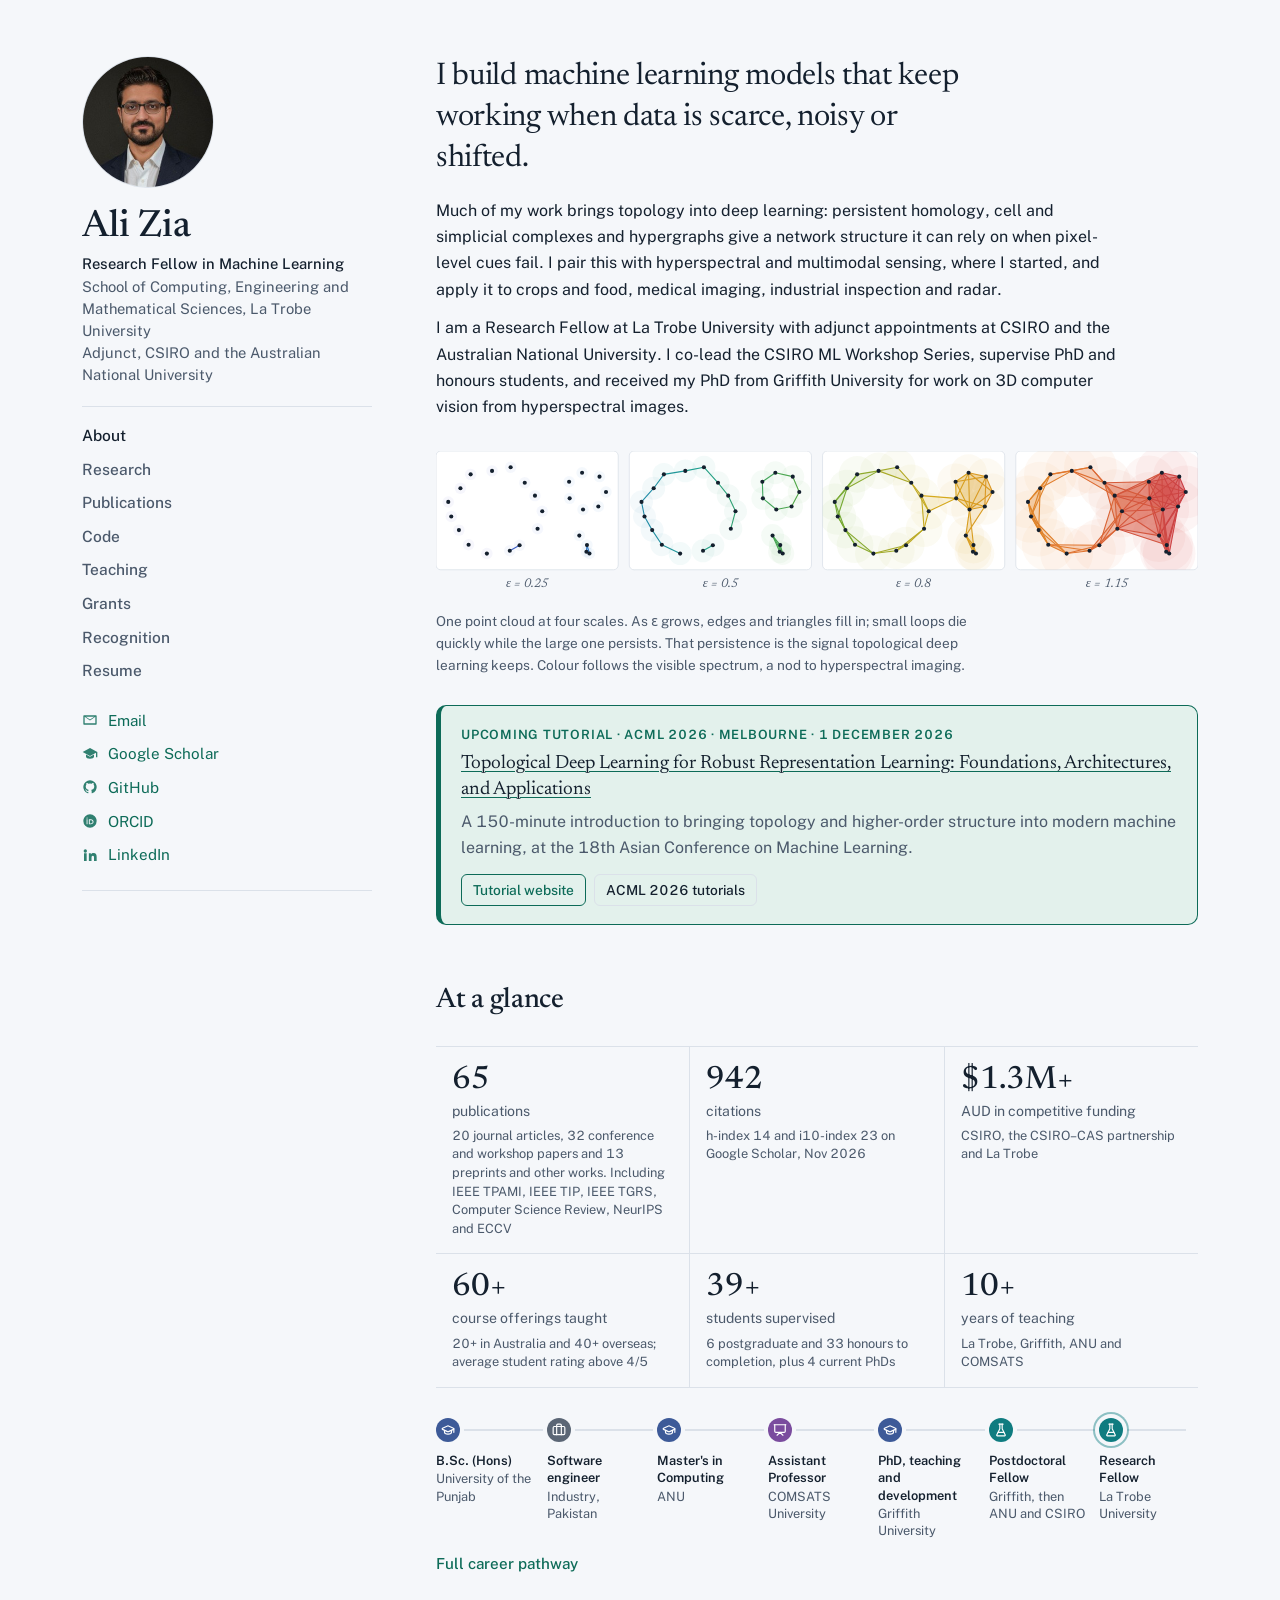
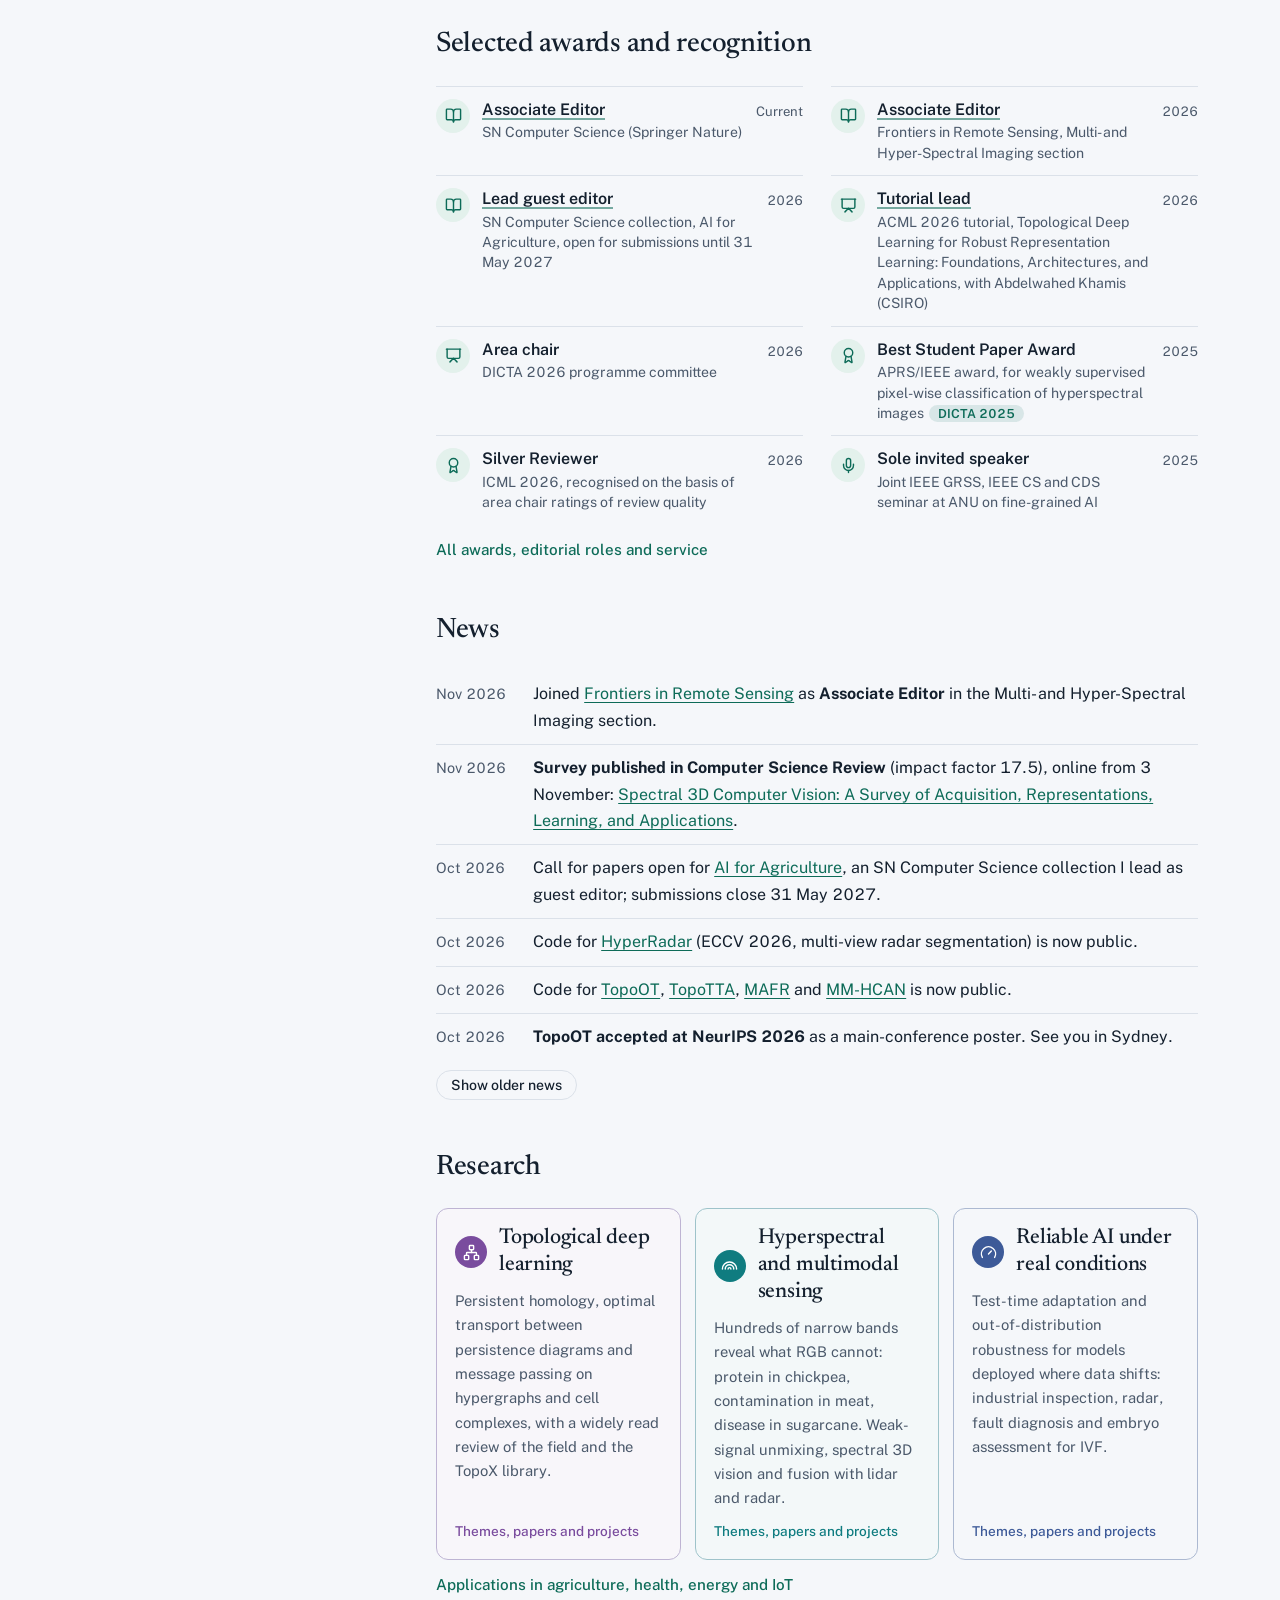
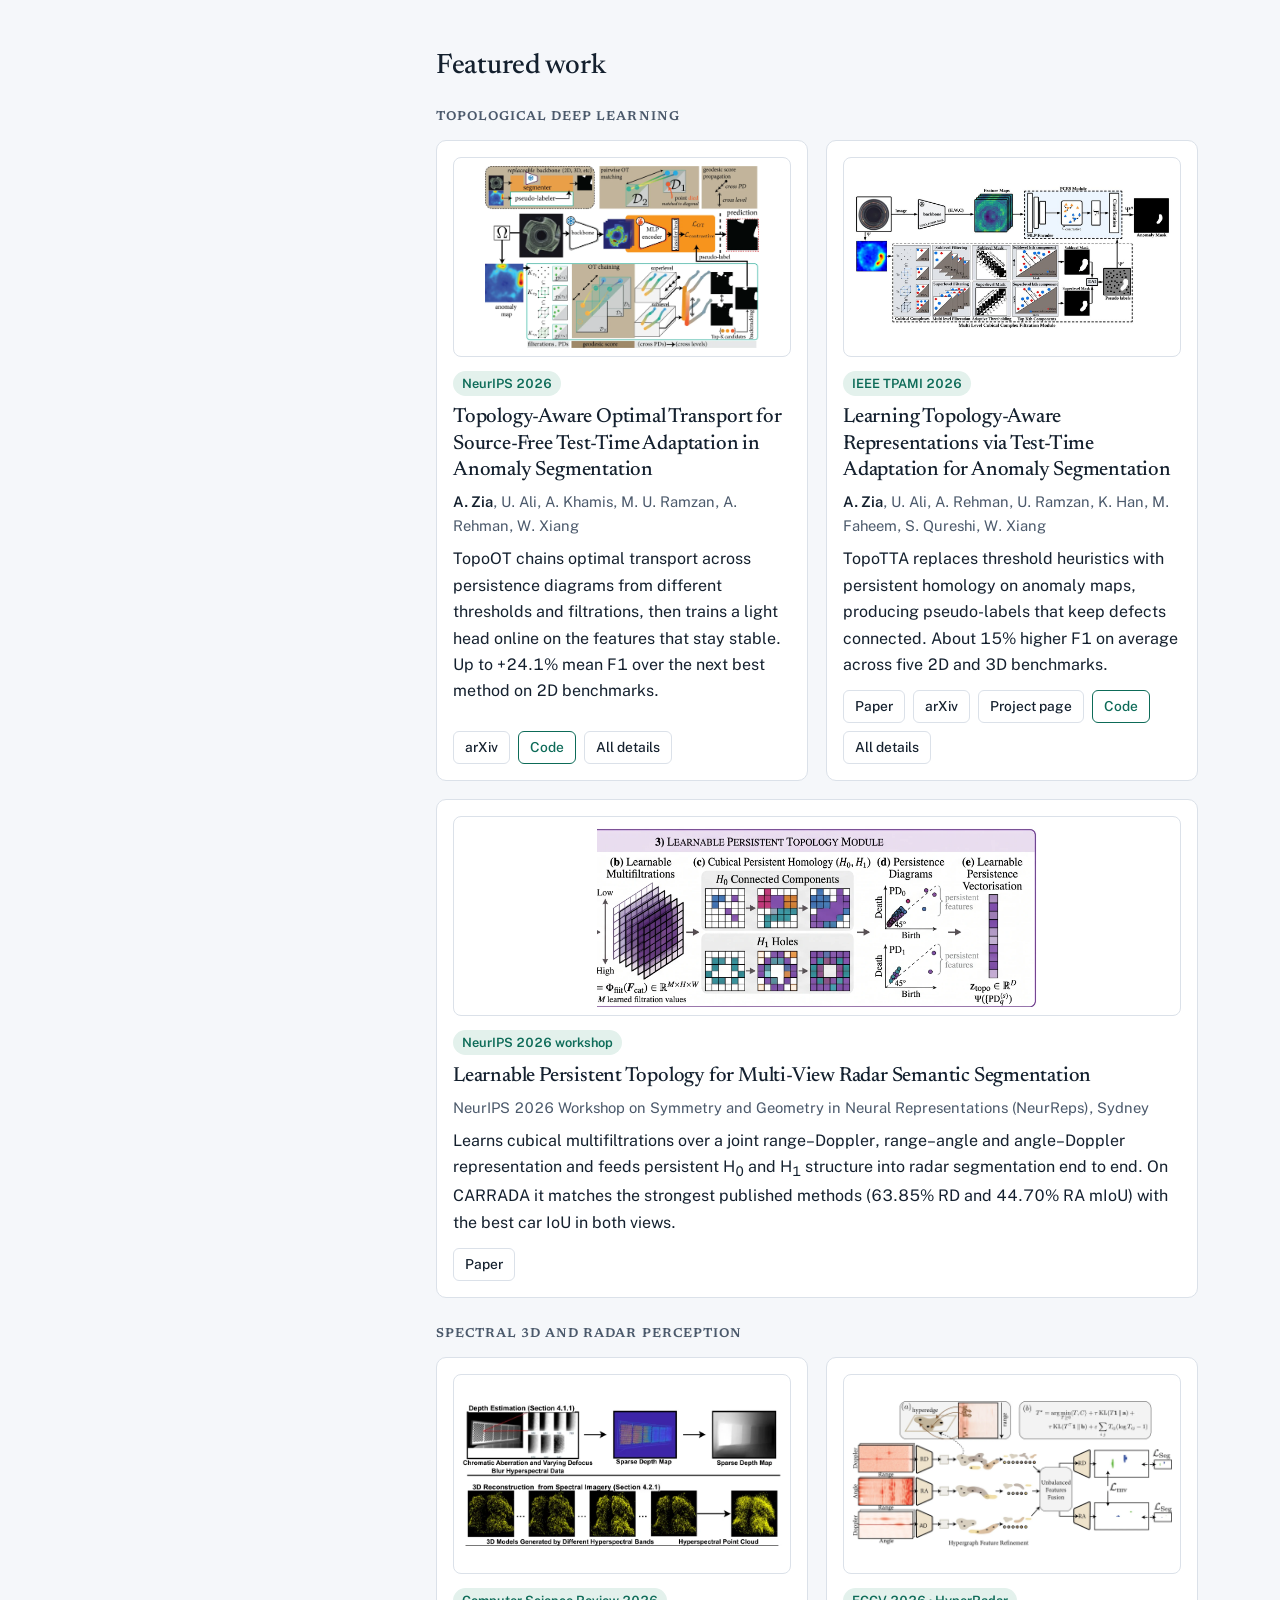
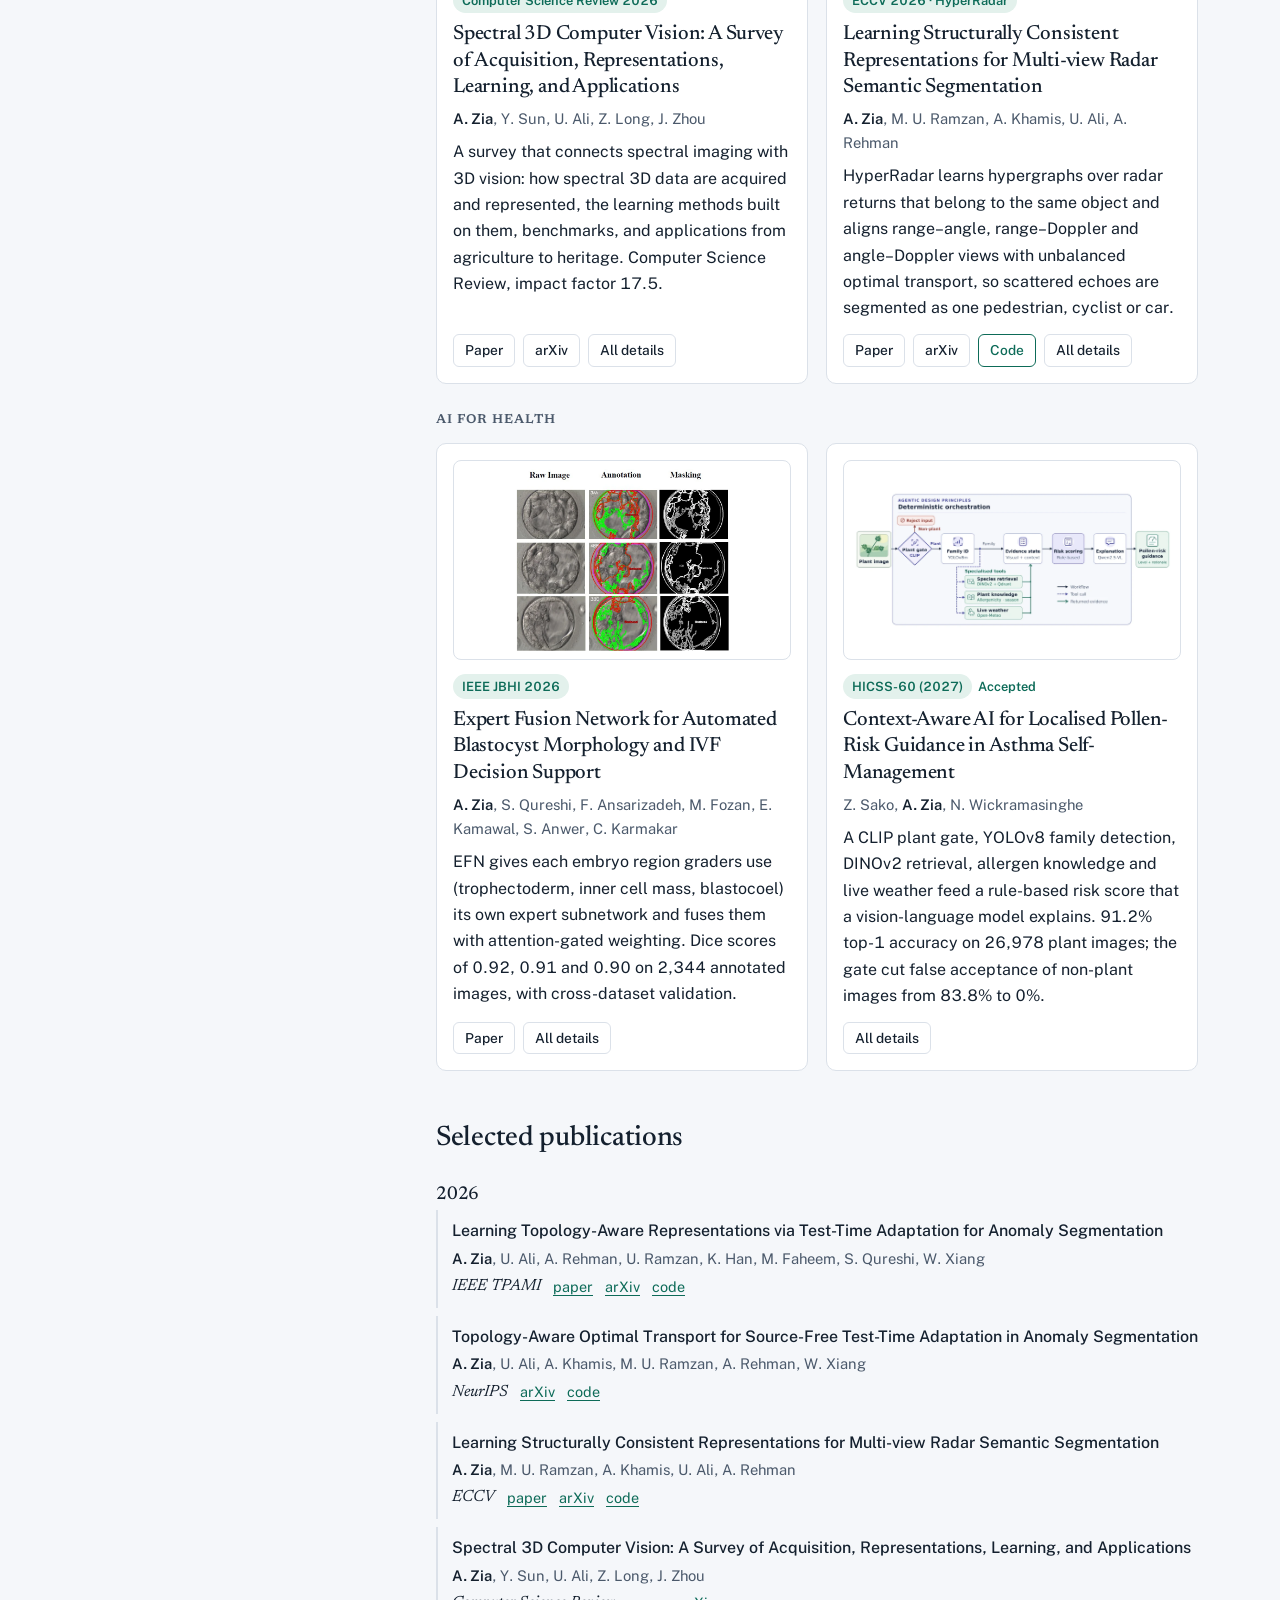
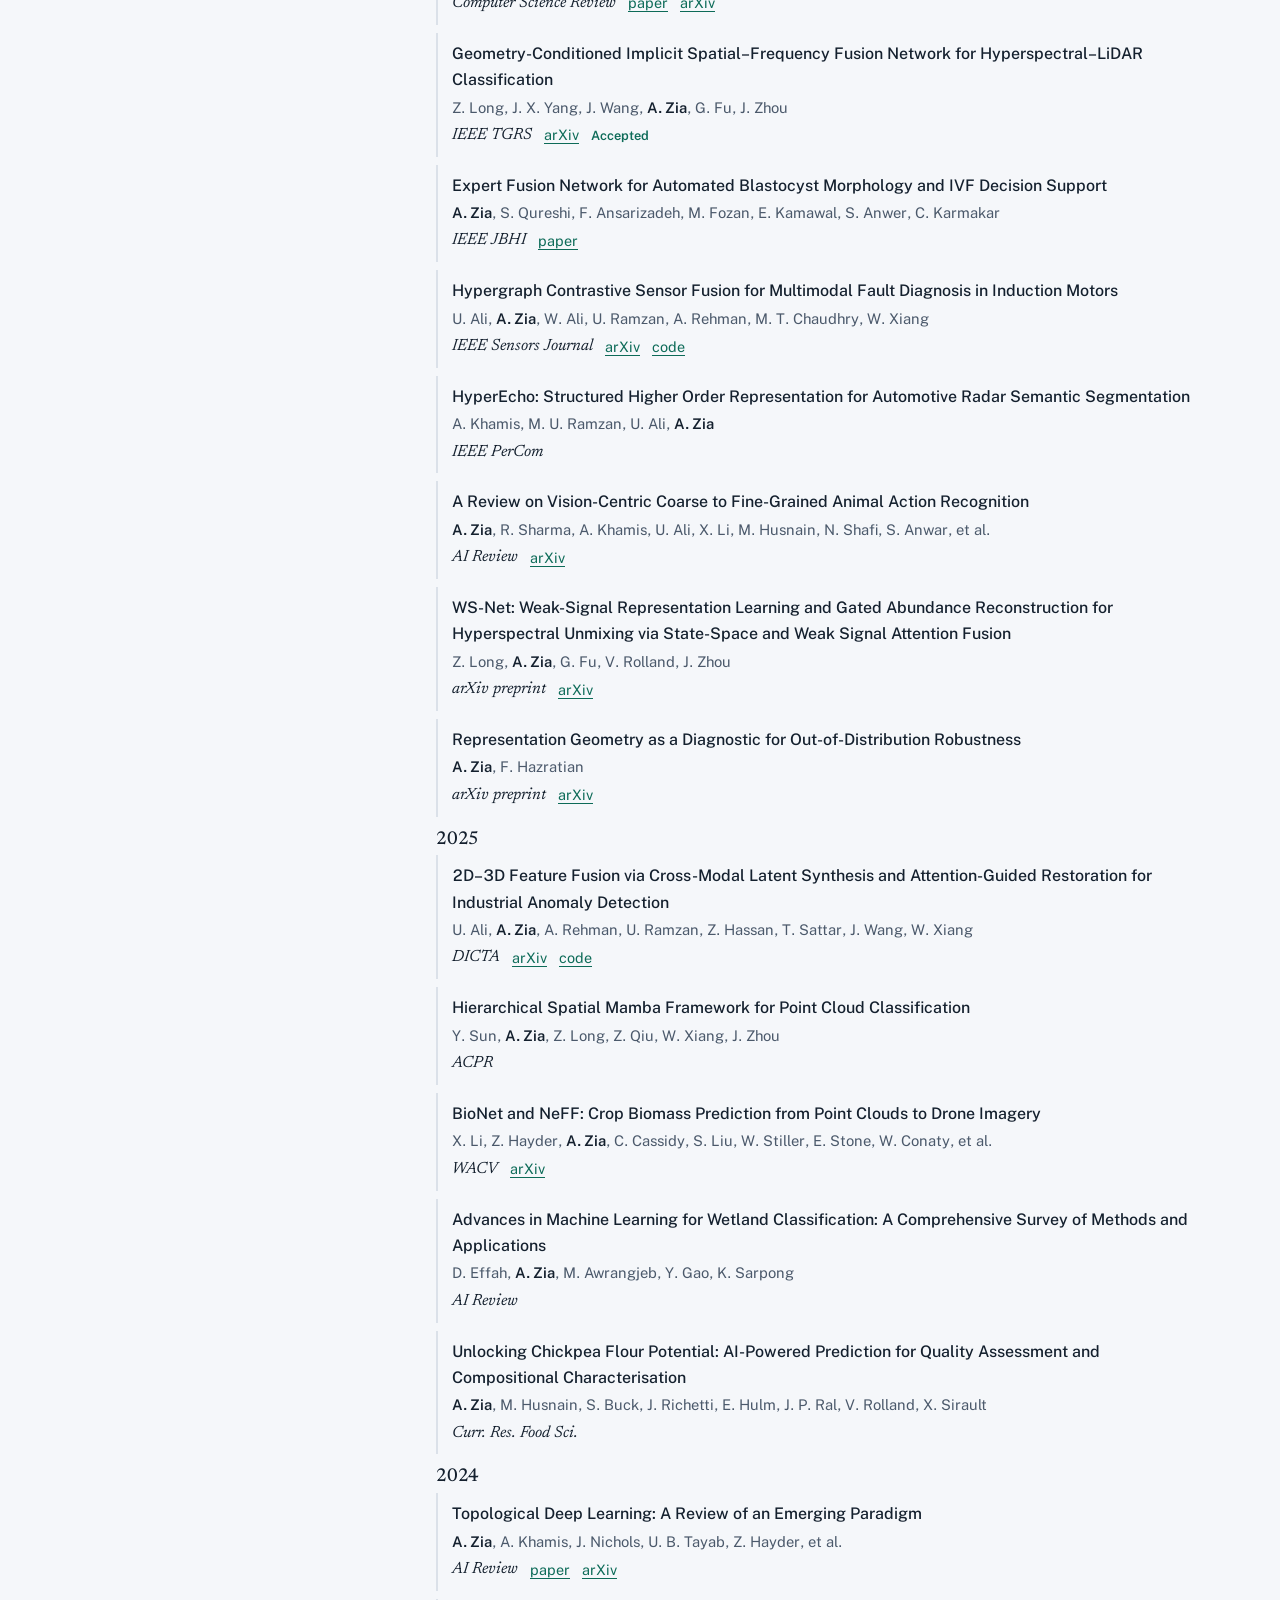
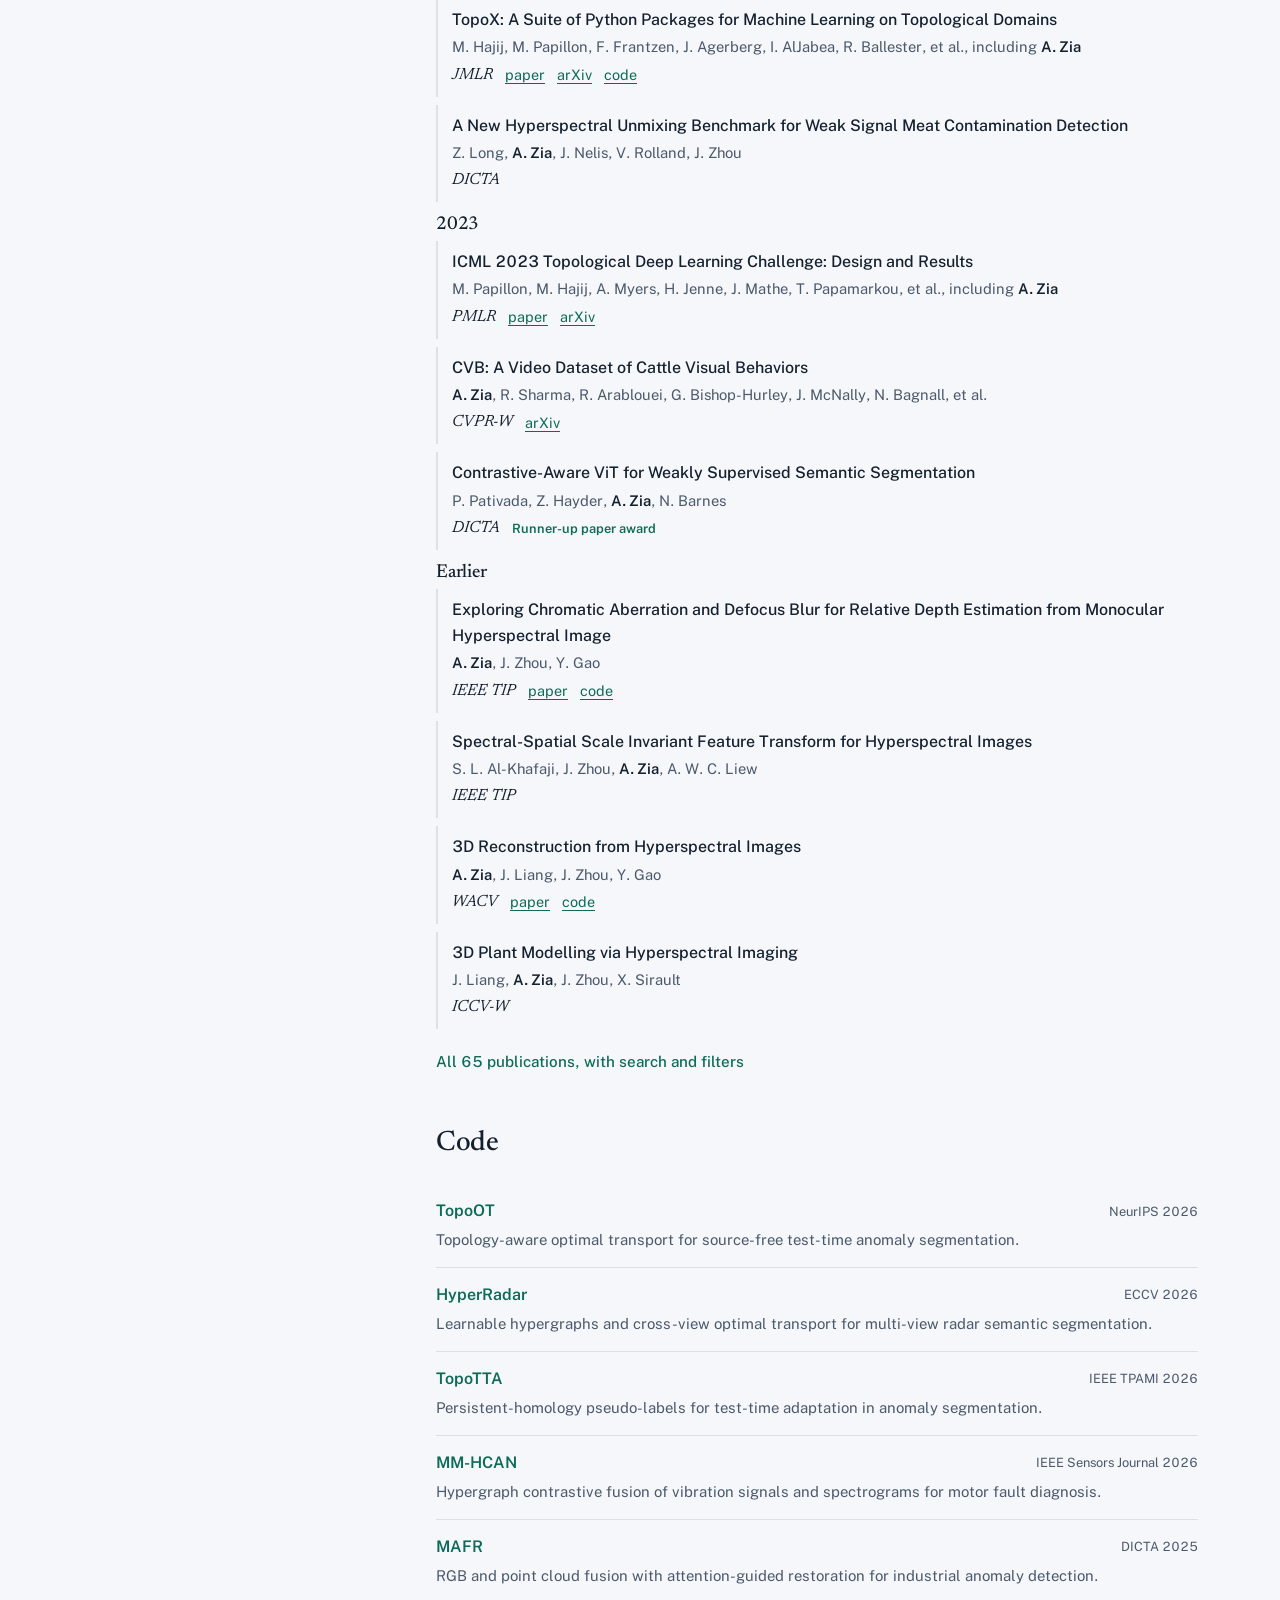
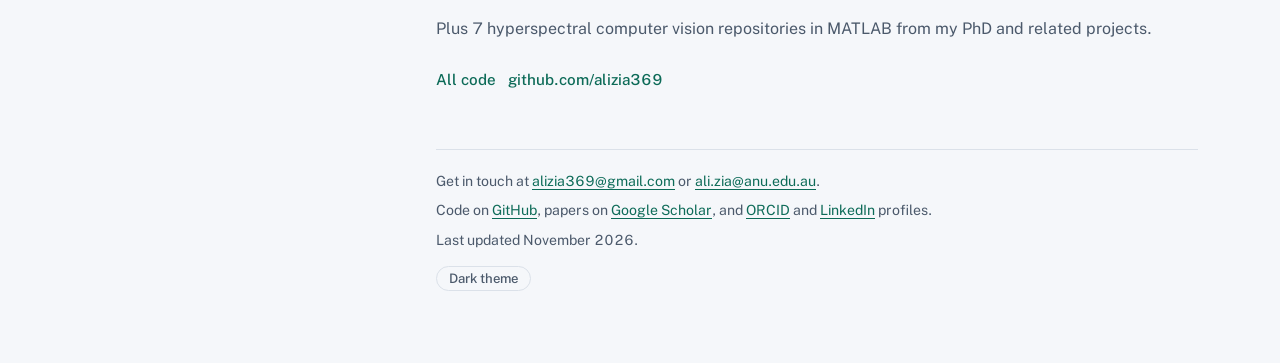
==== index.html @ 57b74652 "Promote from staging: TopoOT camera-ready title and figure, NeurReps workshop paper PDF, JBHI DOI, A" ====
<!doctype html>
<html lang="en">
<head>
<meta charset="utf-8">
<meta name="viewport" content="width=device-width, initial-scale=1">
<title>Ali Zia, machine learning researcher</title>
<meta name="description" content="Ali Zia is a machine learning researcher at La Trobe University working on topological deep learning, hyperspectral imaging and reliable AI for agriculture, health and industry.">
<link rel="canonical" href="https://ali-zia.me/">
<meta property="og:title" content="Ali Zia, machine learning researcher">
<meta property="og:description" content="Ali Zia is a machine learning researcher at La Trobe University working on topological deep learning, hyperspectral imaging and reliable AI for agriculture, health and industry.">
<meta property="og:image" content="https://ali-zia.me/assets/img/profile.jpg">
<meta property="og:url" content="https://ali-zia.me/">
<meta name="theme-color" content="#f5f7fa">
<link rel="icon" href="data:image/svg+xml,%3Csvg xmlns='http://www.w3.org/2000/svg' viewBox='0 0 32 32'%3E%3Crect width='32' height='32' rx='7' fill='%2314202e'/%3E%3Ccircle cx='10' cy='21' r='3' fill='%235daa3a'/%3E%3Ccircle cx='16' cy='10' r='3' fill='%232f6fd0'/%3E%3Ccircle cx='23' cy='20' r='3' fill='%23e2792e'/%3E%3Cpath d='M10 21 16 10 23 20Z' fill='none' stroke='%23cfd8e3' stroke-width='1.5'/%3E%3C/svg%3E">
<link rel="preconnect" href="https://fonts.googleapis.com">
<link rel="preconnect" href="https://fonts.gstatic.com" crossorigin>
<link href="https://fonts.googleapis.com/css2?family=Newsreader:ital,opsz,wght@0,6..72,400;0,6..72,500;0,6..72,600;1,6..72,400&family=Public+Sans:wght@400;500;600&display=swap" rel="stylesheet">
<link rel="stylesheet" href="/assets/css/site.css">
</head>
<body>
<a class="skip" href="#content">Skip to content</a>
<div class="shell">
  <aside class="id" aria-label="Profile">
    <div class="id-top">
      <div class="portrait"><img src="/assets/img/profile.jpg" alt="Ali Zia" width="239" height="239"></div>
      <div>
        <a class="name" href="/">Ali Zia</a>
        <p class="role"><strong>Research Fellow in Machine Learning</strong><br>School of Computing, Engineering and Mathematical Sciences, La Trobe University<br>Adjunct, CSIRO and the Australian National University</p>
      </div>
    </div>
    <nav aria-label="Site"><ul class="menu"><li><a href="/" aria-current="page">About</a></li><li><a href="/research/">Research</a></li><li><a href="/publications/">Publications</a></li><li><a href="/code/">Code</a></li><li><a href="/teaching/">Teaching</a></li><li><a href="/grants/">Grants</a></li><li><a href="/recognition/">Recognition</a></li><li><a href="/resume/">Resume</a></li></ul></nav>
    <ul class="links"><li><a href="mailto:alizia369@gmail.com"><svg viewBox="0 0 24 24" aria-hidden="true"><path d="M3 5h18a1 1 0 0 1 1 1v12a1 1 0 0 1-1 1H3a1 1 0 0 1-1-1V6a1 1 0 0 1 1-1Zm1 2.3V17h16V7.3l-8 5.4-8-5.4ZM5.6 7 12 11.3 18.4 7H5.6Z"/></svg>Email</a></li><li><a href="https://scholar.google.com/citations?user=BVBJ06QAAAAJ"><svg viewBox="0 0 24 24" aria-hidden="true"><path d="M12 3 1 9l11 6 9-4.9V17h2V9L12 3Zm-6 9.7V16c0 1.7 2.7 3 6 3s6-1.3 6-3v-3.3l-6 3.3-6-3.3Z"/></svg>Google Scholar</a></li><li><a href="https://github.com/alizia369"><svg viewBox="0 0 24 24" aria-hidden="true"><path d="M12 2a10 10 0 0 0-3.2 19.5c.5.1.7-.2.7-.5v-1.7c-2.8.6-3.4-1.3-3.4-1.3-.5-1.2-1.1-1.5-1.1-1.5-.9-.6.1-.6.1-.6 1 .1 1.5 1 1.5 1 .9 1.6 2.4 1.1 3 .9.1-.7.4-1.1.6-1.4-2.2-.3-4.6-1.1-4.6-5a3.9 3.9 0 0 1 1-2.7 3.6 3.6 0 0 1 .1-2.7s.8-.3 2.8 1a9.6 9.6 0 0 1 5 0c1.9-1.3 2.8-1 2.8-1 .5 1.4.2 2.4.1 2.7a3.9 3.9 0 0 1 1 2.7c0 3.9-2.3 4.7-4.6 5 .4.3.7.9.7 1.9V21c0 .3.2.6.7.5A10 10 0 0 0 12 2Z"/></svg>GitHub</a></li><li><a href="https://orcid.org/0000-0003-4819-6666"><svg viewBox="0 0 24 24" aria-hidden="true"><path d="M12 2a10 10 0 1 0 0 20 10 10 0 0 0 0-20ZM8.3 17H6.9V9.4h1.4V17Zm-.7-8.6a.9.9 0 1 1 0-1.8.9.9 0 0 1 0 1.8ZM17.3 13.2c0 2.2-1.6 3.8-4 3.8h-3V9.4h3c2.4 0 4 1.6 4 3.8Zm-1.4 0c0-1.5-1-2.5-2.7-2.5h-1.5v5h1.5c1.7 0 2.7-1 2.7-2.5Z"/></svg>ORCID</a></li><li><a href="https://www.linkedin.com/in/ali-zia-0411b123/"><svg viewBox="0 0 24 24" aria-hidden="true"><path d="M4.98 3.5a2.5 2.5 0 1 1 0 5 2.5 2.5 0 0 1 0-5ZM3 9.5h4V21H3V9.5Zm6.5 0h3.8v1.6h.1c.5-1 1.8-2 3.8-2 4 0 4.8 2.6 4.8 6V21h-4v-5.2c0-1.2 0-2.8-1.7-2.8s-2 1.3-2 2.7V21h-4V9.5Z"/></svg>LinkedIn</a></li></ul>
    <div class="metrics">
      <p><b>942</b> citations, h-index <b>14</b></p>
      <p>Google Scholar, Nov 2026</p>
    </div>
  </aside>
  <main id="content">

    <section id="about" aria-label="About">
      <p class="lede">I build machine learning models that keep working when data is scarce, noisy or shifted.</p>
      <div class="measure">
        <p>Much of my work brings topology into deep learning: persistent homology, cell and simplicial complexes and hypergraphs give a network structure it can rely on when pixel-level cues fail. I pair this with hyperspectral and multimodal sensing, where I started, and apply it to crops and food, medical imaging, industrial inspection and radar.</p>
        <p>I am a Research Fellow at La Trobe University with adjunct appointments at CSIRO and the Australian National University. I co-lead the CSIRO ML Workshop Series, supervise PhD and honours students, and received my PhD from Griffith University for work on 3D computer vision from hyperspectral images.</p>
      </div>
      <figure class="fig-hero">
        <div class="filtration-wrap"><svg class="filtration" viewBox="0 0 962 180" role="img" aria-labelledby="filt-title filt-desc" xmlns="http://www.w3.org/2000/svg"><defs><clipPath id="fc0"><rect x="0" y="0" width="230" height="150" rx="6"/></clipPath><clipPath id="fc1"><rect x="244" y="0" width="230" height="150" rx="6"/></clipPath><clipPath id="fc2"><rect x="488" y="0" width="230" height="150" rx="6"/></clipPath><clipPath id="fc3"><rect x="732" y="0" width="230" height="150" rx="6"/></clipPath></defs>
<title id="filt-title">A Vietoris–Rips filtration at four scales</title>
<desc id="filt-desc">The same point cloud shown at four increasing scales. Edges and triangles appear as the scale grows; a large loop forms and persists across scales while small loops fill in quickly.</desc>
<g><rect x="0" y="0" width="230" height="150" rx="6" class="f-frame"/><g clip-path="url(#fc0)">

<circle cx="134.1" cy="76.0" r="7.2" fill="#3769cb" fill-opacity="0.05"/>
<circle cx="124.9" cy="56.4" r="7.2" fill="#3966ca" fill-opacity="0.05"/>
<circle cx="112.0" cy="40.1" r="7.2" fill="#3d64c8" fill-opacity="0.05"/>
<circle cx="94.2" cy="20.5" r="7.2" fill="#4260c5" fill-opacity="0.05"/>
<circle cx="70.7" cy="25.1" r="7.2" fill="#485bc2" fill-opacity="0.05"/>
<circle cx="43.7" cy="29.5" r="7.2" fill="#4f55be" fill-opacity="0.05"/>
<circle cx="30.8" cy="47.0" r="7.2" fill="#5352bc" fill-opacity="0.05"/>
<circle cx="15.4" cy="64.3" r="7.2" fill="#574eb9" fill-opacity="0.05"/>
<circle cx="19.2" cy="82.7" r="7.2" fill="#564fba" fill-opacity="0.05"/>
<circle cx="28.9" cy="99.9" r="7.2" fill="#5351bb" fill-opacity="0.05"/>
<circle cx="41.1" cy="118.3" r="7.2" fill="#5054bd" fill-opacity="0.05"/>
<circle cx="64.2" cy="129.5" r="7.2" fill="#4a59c1" fill-opacity="0.05"/>
<circle cx="93.1" cy="126.0" r="7.2" fill="#425fc5" fill-opacity="0.05"/>
<circle cx="105.5" cy="119.0" r="7.2" fill="#3f62c7" fill-opacity="0.05"/>
<circle cx="128.2" cy="98.1" r="7.2" fill="#3967cb" fill-opacity="0.05"/>
<circle cx="214.6" cy="51.7" r="7.2" fill="#2a7ebc" fill-opacity="0.05"/>
<circle cx="206.4" cy="32.4" r="7.2" fill="#2b7bbf" fill-opacity="0.05"/>
<circle cx="184.4" cy="27.4" r="7.2" fill="#2d75c8" fill-opacity="0.05"/>
<circle cx="168.0" cy="38.9" r="7.2" fill="#2f70ce" fill-opacity="0.05"/>
<circle cx="168.7" cy="59.8" r="7.2" fill="#2e70ce" fill-opacity="0.05"/>
<circle cx="185.6" cy="73.8" r="7.2" fill="#2d75c7" fill-opacity="0.05"/>
<circle cx="204.9" cy="70.0" r="7.2" fill="#2b7bc0" fill-opacity="0.05"/>
<circle cx="193.7" cy="129.4" r="7.2" fill="#2c78c4" fill-opacity="0.05"/>
<circle cx="190.6" cy="118.8" r="7.2" fill="#2c77c5" fill-opacity="0.05"/>
<circle cx="180.9" cy="106.8" r="7.2" fill="#2d74c9" fill-opacity="0.05"/>
<circle cx="189.9" cy="127.2" r="7.2" fill="#2c77c6" fill-opacity="0.05"/>
<polygon points="193.7,129.4 190.6,118.8 189.9,127.2" fill="#2c77c5" fill-opacity="0.13"/>
<line x1="193.7" y1="129.4" x2="189.9" y2="127.2" stroke="#2c77c5" stroke-width="1.4" stroke-linecap="round"/>
<line x1="190.6" y1="118.8" x2="189.9" y2="127.2" stroke="#2c77c5" stroke-width="1.4" stroke-linecap="round"/>
<line x1="193.7" y1="129.4" x2="190.6" y2="118.8" stroke="#2c77c5" stroke-width="1.4" stroke-linecap="round"/>
<line x1="93.1" y1="126.0" x2="105.5" y2="119.0" stroke="#4061c6" stroke-width="1.4" stroke-linecap="round"/>
<circle cx="134.1" cy="76.0" r="2.6" class="f-pt"/>
<circle cx="124.9" cy="56.4" r="2.6" class="f-pt"/>
<circle cx="112.0" cy="40.1" r="2.6" class="f-pt"/>
<circle cx="94.2" cy="20.5" r="2.6" class="f-pt"/>
<circle cx="70.7" cy="25.1" r="2.6" class="f-pt"/>
<circle cx="43.7" cy="29.5" r="2.6" class="f-pt"/>
<circle cx="30.8" cy="47.0" r="2.6" class="f-pt"/>
<circle cx="15.4" cy="64.3" r="2.6" class="f-pt"/>
<circle cx="19.2" cy="82.7" r="2.6" class="f-pt"/>
<circle cx="28.9" cy="99.9" r="2.6" class="f-pt"/>
<circle cx="41.1" cy="118.3" r="2.6" class="f-pt"/>
<circle cx="64.2" cy="129.5" r="2.6" class="f-pt"/>
<circle cx="93.1" cy="126.0" r="2.6" class="f-pt"/>
<circle cx="105.5" cy="119.0" r="2.6" class="f-pt"/>
<circle cx="128.2" cy="98.1" r="2.6" class="f-pt"/>
<circle cx="214.6" cy="51.7" r="2.6" class="f-pt"/>
<circle cx="206.4" cy="32.4" r="2.6" class="f-pt"/>
<circle cx="184.4" cy="27.4" r="2.6" class="f-pt"/>
<circle cx="168.0" cy="38.9" r="2.6" class="f-pt"/>
<circle cx="168.7" cy="59.8" r="2.6" class="f-pt"/>
<circle cx="185.6" cy="73.8" r="2.6" class="f-pt"/>
<circle cx="204.9" cy="70.0" r="2.6" class="f-pt"/>
<circle cx="193.7" cy="129.4" r="2.6" class="f-pt"/>
<circle cx="190.6" cy="118.8" r="2.6" class="f-pt"/>
<circle cx="180.9" cy="106.8" r="2.6" class="f-pt"/>
<circle cx="189.9" cy="127.2" r="2.6" class="f-pt"/>


</g><text x="115.0" y="172" text-anchor="middle" class="f-lab">ε = 0.25</text></g><g><rect x="244" y="0" width="230" height="150" rx="6" class="f-frame"/><g clip-path="url(#fc1)">

<circle cx="378.1" cy="76.0" r="14.5" fill="#33a273" fill-opacity="0.05"/>
<circle cx="368.9" cy="56.4" r="14.5" fill="#2fa178" fill-opacity="0.05"/>
<circle cx="356.0" cy="40.1" r="14.5" fill="#2aa07f" fill-opacity="0.05"/>
<circle cx="338.2" cy="20.5" r="14.5" fill="#239f89" fill-opacity="0.05"/>
<circle cx="314.7" cy="25.1" r="14.5" fill="#1f9a94" fill-opacity="0.05"/>
<circle cx="287.7" cy="29.5" r="14.5" fill="#22939f" fill-opacity="0.05"/>
<circle cx="274.8" cy="47.0" r="14.5" fill="#238fa4" fill-opacity="0.05"/>
<circle cx="259.4" cy="64.3" r="14.5" fill="#258baa" fill-opacity="0.05"/>
<circle cx="263.2" cy="82.7" r="14.5" fill="#258ca8" fill-opacity="0.05"/>
<circle cx="272.9" cy="99.9" r="14.5" fill="#248ea5" fill-opacity="0.05"/>
<circle cx="285.1" cy="118.3" r="14.5" fill="#2292a0" fill-opacity="0.05"/>
<circle cx="308.2" cy="129.5" r="14.5" fill="#209996" fill-opacity="0.05"/>
<circle cx="337.1" cy="126.0" r="14.5" fill="#229f89" fill-opacity="0.05"/>
<circle cx="349.5" cy="119.0" r="14.5" fill="#27a083" fill-opacity="0.05"/>
<circle cx="372.2" cy="98.1" r="14.5" fill="#30a276" fill-opacity="0.05"/>
<circle cx="458.6" cy="51.7" r="14.5" fill="#54a846" fill-opacity="0.05"/>
<circle cx="450.4" cy="32.4" r="14.5" fill="#50a84b" fill-opacity="0.05"/>
<circle cx="428.4" cy="27.4" r="14.5" fill="#47a657" fill-opacity="0.05"/>
<circle cx="412.0" cy="38.9" r="14.5" fill="#41a560" fill-opacity="0.05"/>
<circle cx="412.7" cy="59.8" r="14.5" fill="#41a560" fill-opacity="0.05"/>
<circle cx="429.6" cy="73.8" r="14.5" fill="#48a656" fill-opacity="0.05"/>
<circle cx="448.9" cy="70.0" r="14.5" fill="#50a74c" fill-opacity="0.05"/>
<circle cx="437.7" cy="129.4" r="14.5" fill="#4ba752" fill-opacity="0.05"/>
<circle cx="434.6" cy="118.8" r="14.5" fill="#4aa654" fill-opacity="0.05"/>
<circle cx="424.9" cy="106.8" r="14.5" fill="#46a659" fill-opacity="0.05"/>
<circle cx="433.9" cy="127.2" r="14.5" fill="#4aa654" fill-opacity="0.05"/>
<polygon points="437.7,129.4 434.6,118.8 433.9,127.2" fill="#4aa653" fill-opacity="0.13"/>
<polygon points="434.6,118.8 424.9,106.8 433.9,127.2" fill="#49a656" fill-opacity="0.13"/>
<polygon points="437.7,129.4 434.6,118.8 424.9,106.8" fill="#49a655" fill-opacity="0.13"/>
<polygon points="437.7,129.4 424.9,106.8 433.9,127.2" fill="#49a655" fill-opacity="0.13"/>
<line x1="437.7" y1="129.4" x2="433.9" y2="127.2" stroke="#4ba653" stroke-width="1.4" stroke-linecap="round"/>
<line x1="434.6" y1="118.8" x2="433.9" y2="127.2" stroke="#4aa654" stroke-width="1.4" stroke-linecap="round"/>
<line x1="437.7" y1="129.4" x2="434.6" y2="118.8" stroke="#4ba753" stroke-width="1.4" stroke-linecap="round"/>
<line x1="337.1" y1="126.0" x2="349.5" y2="119.0" stroke="#259f86" stroke-width="1.4" stroke-linecap="round"/>
<line x1="434.6" y1="118.8" x2="424.9" y2="106.8" stroke="#48a656" stroke-width="1.4" stroke-linecap="round"/>
<line x1="259.4" y1="64.3" x2="263.2" y2="82.7" stroke="#258ba9" stroke-width="1.4" stroke-linecap="round"/>
<line x1="429.6" y1="73.8" x2="448.9" y2="70.0" stroke="#4ca751" stroke-width="1.4" stroke-linecap="round"/>
<line x1="263.2" y1="82.7" x2="272.9" y2="99.9" stroke="#248da6" stroke-width="1.4" stroke-linecap="round"/>
<line x1="428.4" y1="27.4" x2="412.0" y2="38.9" stroke="#44a55c" stroke-width="1.4" stroke-linecap="round"/>
<line x1="458.6" y1="51.7" x2="448.9" y2="70.0" stroke="#52a849" stroke-width="1.4" stroke-linecap="round"/>
<line x1="368.9" y1="56.4" x2="356.0" y2="40.1" stroke="#2ca17b" stroke-width="1.4" stroke-linecap="round"/>
<line x1="412.0" y1="38.9" x2="412.7" y2="59.8" stroke="#41a560" stroke-width="1.4" stroke-linecap="round"/>
<line x1="458.6" y1="51.7" x2="450.4" y2="32.4" stroke="#52a849" stroke-width="1.4" stroke-linecap="round"/>
<line x1="378.1" y1="76.0" x2="368.9" y2="56.4" stroke="#31a275" stroke-width="1.4" stroke-linecap="round"/>
<line x1="287.7" y1="29.5" x2="274.8" y2="47.0" stroke="#2391a1" stroke-width="1.4" stroke-linecap="round"/>
<line x1="412.7" y1="59.8" x2="429.6" y2="73.8" stroke="#45a55b" stroke-width="1.4" stroke-linecap="round"/>
<line x1="272.9" y1="99.9" x2="285.1" y2="118.3" stroke="#2390a2" stroke-width="1.4" stroke-linecap="round"/>
<line x1="424.9" y1="106.8" x2="433.9" y2="127.2" stroke="#48a656" stroke-width="1.4" stroke-linecap="round"/>
<line x1="450.4" y1="32.4" x2="428.4" y2="27.4" stroke="#4ca751" stroke-width="1.4" stroke-linecap="round"/>
<line x1="378.1" y1="76.0" x2="372.2" y2="98.1" stroke="#32a274" stroke-width="1.4" stroke-linecap="round"/>
<line x1="274.8" y1="47.0" x2="259.4" y2="64.3" stroke="#248da7" stroke-width="1.4" stroke-linecap="round"/>
<line x1="338.2" y1="20.5" x2="314.7" y2="25.1" stroke="#1e9e8f" stroke-width="1.4" stroke-linecap="round"/>
<line x1="285.1" y1="118.3" x2="308.2" y2="129.5" stroke="#21959b" stroke-width="1.4" stroke-linecap="round"/>
<line x1="437.7" y1="129.4" x2="424.9" y2="106.8" stroke="#49a655" stroke-width="1.4" stroke-linecap="round"/>
<line x1="356.0" y1="40.1" x2="338.2" y2="20.5" stroke="#26a084" stroke-width="1.4" stroke-linecap="round"/>
<line x1="314.7" y1="25.1" x2="287.7" y2="29.5" stroke="#219799" stroke-width="1.4" stroke-linecap="round"/>
<circle cx="378.1" cy="76.0" r="2.6" class="f-pt"/>
<circle cx="368.9" cy="56.4" r="2.6" class="f-pt"/>
<circle cx="356.0" cy="40.1" r="2.6" class="f-pt"/>
<circle cx="338.2" cy="20.5" r="2.6" class="f-pt"/>
<circle cx="314.7" cy="25.1" r="2.6" class="f-pt"/>
<circle cx="287.7" cy="29.5" r="2.6" class="f-pt"/>
<circle cx="274.8" cy="47.0" r="2.6" class="f-pt"/>
<circle cx="259.4" cy="64.3" r="2.6" class="f-pt"/>
<circle cx="263.2" cy="82.7" r="2.6" class="f-pt"/>
<circle cx="272.9" cy="99.9" r="2.6" class="f-pt"/>
<circle cx="285.1" cy="118.3" r="2.6" class="f-pt"/>
<circle cx="308.2" cy="129.5" r="2.6" class="f-pt"/>
<circle cx="337.1" cy="126.0" r="2.6" class="f-pt"/>
<circle cx="349.5" cy="119.0" r="2.6" class="f-pt"/>
<circle cx="372.2" cy="98.1" r="2.6" class="f-pt"/>
<circle cx="458.6" cy="51.7" r="2.6" class="f-pt"/>
<circle cx="450.4" cy="32.4" r="2.6" class="f-pt"/>
<circle cx="428.4" cy="27.4" r="2.6" class="f-pt"/>
<circle cx="412.0" cy="38.9" r="2.6" class="f-pt"/>
<circle cx="412.7" cy="59.8" r="2.6" class="f-pt"/>
<circle cx="429.6" cy="73.8" r="2.6" class="f-pt"/>
<circle cx="448.9" cy="70.0" r="2.6" class="f-pt"/>
<circle cx="437.7" cy="129.4" r="2.6" class="f-pt"/>
<circle cx="434.6" cy="118.8" r="2.6" class="f-pt"/>
<circle cx="424.9" cy="106.8" r="2.6" class="f-pt"/>
<circle cx="433.9" cy="127.2" r="2.6" class="f-pt"/>


</g><text x="359.0" y="172" text-anchor="middle" class="f-lab">ε = 0.5</text></g><g><rect x="488" y="0" width="230" height="150" rx="6" class="f-frame"/><g clip-path="url(#fc2)">

<circle cx="622.1" cy="76.0" r="23.2" fill="#ccaa20" fill-opacity="0.05"/>
<circle cx="612.9" cy="56.4" r="23.2" fill="#c5aa22" fill-opacity="0.05"/>
<circle cx="600.0" cy="40.1" r="23.2" fill="#bbaa24" fill-opacity="0.05"/>
<circle cx="582.2" cy="20.5" r="23.2" fill="#adaa28" fill-opacity="0.05"/>
<circle cx="558.7" cy="25.1" r="23.2" fill="#9aaa2c" fill-opacity="0.05"/>
<circle cx="531.7" cy="29.5" r="23.2" fill="#85aa31" fill-opacity="0.05"/>
<circle cx="518.8" cy="47.0" r="23.2" fill="#7baa33" fill-opacity="0.05"/>
<circle cx="503.4" cy="64.3" r="23.2" fill="#6faa36" fill-opacity="0.05"/>
<circle cx="507.2" cy="82.7" r="23.2" fill="#72aa35" fill-opacity="0.05"/>
<circle cx="516.9" cy="99.9" r="23.2" fill="#79aa33" fill-opacity="0.05"/>
<circle cx="529.0" cy="118.3" r="23.2" fill="#83aa31" fill-opacity="0.05"/>
<circle cx="552.2" cy="129.5" r="23.2" fill="#95aa2d" fill-opacity="0.05"/>
<circle cx="581.1" cy="126.0" r="23.2" fill="#acaa28" fill-opacity="0.05"/>
<circle cx="593.5" cy="119.0" r="23.2" fill="#b5aa26" fill-opacity="0.05"/>
<circle cx="616.2" cy="98.1" r="23.2" fill="#c7aa21" fill-opacity="0.05"/>
<circle cx="702.6" cy="51.7" r="23.2" fill="#db9625" fill-opacity="0.05"/>
<circle cx="694.4" cy="32.4" r="23.2" fill="#da9824" fill-opacity="0.05"/>
<circle cx="672.4" cy="27.4" r="23.2" fill="#d99f22" fill-opacity="0.05"/>
<circle cx="656.0" cy="38.9" r="23.2" fill="#d8a420" fill-opacity="0.05"/>
<circle cx="656.7" cy="59.8" r="23.2" fill="#d8a320" fill-opacity="0.05"/>
<circle cx="673.6" cy="73.8" r="23.2" fill="#d99e22" fill-opacity="0.05"/>
<circle cx="692.9" cy="70.0" r="23.2" fill="#da9924" fill-opacity="0.05"/>
<circle cx="681.7" cy="129.4" r="23.2" fill="#d99c23" fill-opacity="0.05"/>
<circle cx="678.6" cy="118.8" r="23.2" fill="#d99d22" fill-opacity="0.05"/>
<circle cx="668.9" cy="106.8" r="23.2" fill="#d8a021" fill-opacity="0.05"/>
<circle cx="677.9" cy="127.2" r="23.2" fill="#d99d22" fill-opacity="0.05"/>
<polygon points="681.7,129.4 678.6,118.8 677.9,127.2" fill="#d99d22" fill-opacity="0.13"/>
<polygon points="678.6,118.8 668.9,106.8 677.9,127.2" fill="#d99e22" fill-opacity="0.13"/>
<polygon points="681.7,129.4 678.6,118.8 668.9,106.8" fill="#d99e22" fill-opacity="0.13"/>
<polygon points="681.7,129.4 668.9,106.8 677.9,127.2" fill="#d99e22" fill-opacity="0.13"/>
<polygon points="672.4,27.4 656.0,38.9 656.7,59.8" fill="#d8a221" fill-opacity="0.13"/>
<polygon points="702.6,51.7 673.6,73.8 692.9,70.0" fill="#da9a23" fill-opacity="0.13"/>
<polygon points="518.8,47.0 503.4,64.3 507.2,82.7" fill="#74aa35" fill-opacity="0.13"/>
<polygon points="656.7,59.8 673.6,73.8 692.9,70.0" fill="#d99e22" fill-opacity="0.13"/>
<polygon points="702.6,51.7 694.4,32.4 692.9,70.0" fill="#db9824" fill-opacity="0.13"/>
<polygon points="503.4,64.3 507.2,82.7 516.9,99.9" fill="#73aa35" fill-opacity="0.13"/>
<polygon points="702.6,51.7 694.4,32.4 672.4,27.4" fill="#da9a23" fill-opacity="0.13"/>
<polygon points="694.4,32.4 672.4,27.4 656.0,38.9" fill="#d99e22" fill-opacity="0.13"/>
<polygon points="656.0,38.9 656.7,59.8 673.6,73.8" fill="#d8a221" fill-opacity="0.13"/>
<polygon points="622.1,76.0 612.9,56.4 616.2,98.1" fill="#c8aa21" fill-opacity="0.13"/>
<polygon points="507.2,82.7 516.9,99.9 529.0,118.3" fill="#7aaa33" fill-opacity="0.13"/>
<polygon points="622.1,76.0 612.9,56.4 600.0,40.1" fill="#c4aa22" fill-opacity="0.13"/>
<polygon points="552.2,129.5 581.1,126.0 593.5,119.0" fill="#a7aa29" fill-opacity="0.13"/>
<polygon points="673.6,73.8 692.9,70.0 668.9,106.8" fill="#d99d22" fill-opacity="0.13"/>
<polygon points="622.1,76.0 612.9,56.4 656.7,59.8" fill="#d3aa1f" fill-opacity="0.13"/>
<polygon points="600.0,40.1 582.2,20.5 558.7,25.1" fill="#abaa28" fill-opacity="0.13"/>
<polygon points="531.7,29.5 518.8,47.0 503.4,64.3" fill="#7aaa33" fill-opacity="0.13"/>
<polygon points="581.1,126.0 593.5,119.0 616.2,98.1" fill="#b8aa25" fill-opacity="0.13"/>
<polygon points="673.6,73.8 678.6,118.8 668.9,106.8" fill="#d99e22" fill-opacity="0.13"/>
<polygon points="558.7,25.1 531.7,29.5 518.8,47.0" fill="#89aa30" fill-opacity="0.13"/>
<polygon points="516.9,99.9 529.0,118.3 552.2,129.5" fill="#86aa31" fill-opacity="0.13"/>
<polygon points="702.6,51.7 694.4,32.4 673.6,73.8" fill="#da9923" fill-opacity="0.13"/>
<polygon points="694.4,32.4 656.0,38.9 673.6,73.8" fill="#d99e22" fill-opacity="0.13"/>
<polygon points="694.4,32.4 673.6,73.8 692.9,70.0" fill="#da9a23" fill-opacity="0.13"/>
<polygon points="702.6,51.7 672.4,27.4 673.6,73.8" fill="#da9c23" fill-opacity="0.13"/>
<polygon points="694.4,32.4 672.4,27.4 673.6,73.8" fill="#d99c22" fill-opacity="0.13"/>
<polygon points="672.4,27.4 656.0,38.9 673.6,73.8" fill="#d8a021" fill-opacity="0.13"/>
<polygon points="672.4,27.4 656.7,59.8 673.6,73.8" fill="#d8a021" fill-opacity="0.13"/>
<line x1="681.7" y1="129.4" x2="677.9" y2="127.2" stroke="#d99d22" stroke-width="1.4" stroke-linecap="round"/>
<line x1="678.6" y1="118.8" x2="677.9" y2="127.2" stroke="#d99d22" stroke-width="1.4" stroke-linecap="round"/>
<line x1="681.7" y1="129.4" x2="678.6" y2="118.8" stroke="#d99c22" stroke-width="1.4" stroke-linecap="round"/>
<line x1="581.1" y1="126.0" x2="593.5" y2="119.0" stroke="#b1aa27" stroke-width="1.4" stroke-linecap="round"/>
<line x1="678.6" y1="118.8" x2="668.9" y2="106.8" stroke="#d99e22" stroke-width="1.4" stroke-linecap="round"/>
<line x1="503.4" y1="64.3" x2="507.2" y2="82.7" stroke="#70aa36" stroke-width="1.4" stroke-linecap="round"/>
<line x1="673.6" y1="73.8" x2="692.9" y2="70.0" stroke="#da9c23" stroke-width="1.4" stroke-linecap="round"/>
<line x1="507.2" y1="82.7" x2="516.9" y2="99.9" stroke="#75aa34" stroke-width="1.4" stroke-linecap="round"/>
<line x1="672.4" y1="27.4" x2="656.0" y2="38.9" stroke="#d8a121" stroke-width="1.4" stroke-linecap="round"/>
<line x1="702.6" y1="51.7" x2="692.9" y2="70.0" stroke="#db9724" stroke-width="1.4" stroke-linecap="round"/>
<line x1="612.9" y1="56.4" x2="600.0" y2="40.1" stroke="#c0aa23" stroke-width="1.4" stroke-linecap="round"/>
<line x1="656.0" y1="38.9" x2="656.7" y2="59.8" stroke="#d8a420" stroke-width="1.4" stroke-linecap="round"/>
<line x1="702.6" y1="51.7" x2="694.4" y2="32.4" stroke="#db9724" stroke-width="1.4" stroke-linecap="round"/>
<line x1="622.1" y1="76.0" x2="612.9" y2="56.4" stroke="#c8aa21" stroke-width="1.4" stroke-linecap="round"/>
<line x1="531.7" y1="29.5" x2="518.8" y2="47.0" stroke="#80aa32" stroke-width="1.4" stroke-linecap="round"/>
<line x1="656.7" y1="59.8" x2="673.6" y2="73.8" stroke="#d8a121" stroke-width="1.4" stroke-linecap="round"/>
<line x1="516.9" y1="99.9" x2="529.0" y2="118.3" stroke="#7eaa32" stroke-width="1.4" stroke-linecap="round"/>
<line x1="668.9" y1="106.8" x2="677.9" y2="127.2" stroke="#d99e22" stroke-width="1.4" stroke-linecap="round"/>
<line x1="694.4" y1="32.4" x2="672.4" y2="27.4" stroke="#da9b23" stroke-width="1.4" stroke-linecap="round"/>
<line x1="622.1" y1="76.0" x2="616.2" y2="98.1" stroke="#caaa21" stroke-width="1.4" stroke-linecap="round"/>
<line x1="518.8" y1="47.0" x2="503.4" y2="64.3" stroke="#75aa35" stroke-width="1.4" stroke-linecap="round"/>
<line x1="582.2" y1="20.5" x2="558.7" y2="25.1" stroke="#a3aa2a" stroke-width="1.4" stroke-linecap="round"/>
<line x1="529.0" y1="118.3" x2="552.2" y2="129.5" stroke="#8caa2f" stroke-width="1.4" stroke-linecap="round"/>
<line x1="681.7" y1="129.4" x2="668.9" y2="106.8" stroke="#d99e22" stroke-width="1.4" stroke-linecap="round"/>
<line x1="600.0" y1="40.1" x2="582.2" y2="20.5" stroke="#b4aa26" stroke-width="1.4" stroke-linecap="round"/>
<line x1="558.7" y1="25.1" x2="531.7" y2="29.5" stroke="#8faa2e" stroke-width="1.4" stroke-linecap="round"/>
<line x1="552.2" y1="129.5" x2="581.1" y2="126.0" stroke="#a0aa2a" stroke-width="1.4" stroke-linecap="round"/>
<line x1="593.5" y1="119.0" x2="616.2" y2="98.1" stroke="#beaa23" stroke-width="1.4" stroke-linecap="round"/>
<line x1="673.6" y1="73.8" x2="668.9" y2="106.8" stroke="#d99f22" stroke-width="1.4" stroke-linecap="round"/>
<line x1="672.4" y1="27.4" x2="656.7" y2="59.8" stroke="#d8a121" stroke-width="1.4" stroke-linecap="round"/>
<line x1="702.6" y1="51.7" x2="673.6" y2="73.8" stroke="#da9a23" stroke-width="1.4" stroke-linecap="round"/>
<line x1="518.8" y1="47.0" x2="507.2" y2="82.7" stroke="#76aa34" stroke-width="1.4" stroke-linecap="round"/>
<line x1="656.7" y1="59.8" x2="692.9" y2="70.0" stroke="#d99e22" stroke-width="1.4" stroke-linecap="round"/>
<line x1="694.4" y1="32.4" x2="692.9" y2="70.0" stroke="#da9824" stroke-width="1.4" stroke-linecap="round"/>
<line x1="503.4" y1="64.3" x2="516.9" y2="99.9" stroke="#74aa35" stroke-width="1.4" stroke-linecap="round"/>
<line x1="622.1" y1="76.0" x2="656.7" y2="59.8" stroke="#d6a91e" stroke-width="1.4" stroke-linecap="round"/>
<line x1="702.6" y1="51.7" x2="672.4" y2="27.4" stroke="#da9a23" stroke-width="1.4" stroke-linecap="round"/>
<line x1="694.4" y1="32.4" x2="656.0" y2="38.9" stroke="#d99e22" stroke-width="1.4" stroke-linecap="round"/>
<line x1="656.0" y1="38.9" x2="673.6" y2="73.8" stroke="#d8a121" stroke-width="1.4" stroke-linecap="round"/>
<line x1="612.9" y1="56.4" x2="616.2" y2="98.1" stroke="#c6aa22" stroke-width="1.4" stroke-linecap="round"/>
<line x1="507.2" y1="82.7" x2="529.0" y2="118.3" stroke="#7aaa33" stroke-width="1.4" stroke-linecap="round"/>
<line x1="622.1" y1="76.0" x2="600.0" y2="40.1" stroke="#c3aa22" stroke-width="1.4" stroke-linecap="round"/>
<line x1="552.2" y1="129.5" x2="593.5" y2="119.0" stroke="#a5aa29" stroke-width="1.4" stroke-linecap="round"/>
<line x1="692.9" y1="70.0" x2="668.9" y2="106.8" stroke="#d99c23" stroke-width="1.4" stroke-linecap="round"/>
<line x1="612.9" y1="56.4" x2="656.7" y2="59.8" stroke="#d6aa1e" stroke-width="1.4" stroke-linecap="round"/>
<line x1="600.0" y1="40.1" x2="558.7" y2="25.1" stroke="#aaaa28" stroke-width="1.4" stroke-linecap="round"/>
<line x1="531.7" y1="29.5" x2="503.4" y2="64.3" stroke="#7aaa33" stroke-width="1.4" stroke-linecap="round"/>
<line x1="581.1" y1="126.0" x2="616.2" y2="98.1" stroke="#b9aa25" stroke-width="1.4" stroke-linecap="round"/>
<line x1="673.6" y1="73.8" x2="678.6" y2="118.8" stroke="#d99e22" stroke-width="1.4" stroke-linecap="round"/>
<line x1="558.7" y1="25.1" x2="518.8" y2="47.0" stroke="#8aaa2f" stroke-width="1.4" stroke-linecap="round"/>
<line x1="516.9" y1="99.9" x2="552.2" y2="129.5" stroke="#87aa30" stroke-width="1.4" stroke-linecap="round"/>
<line x1="694.4" y1="32.4" x2="673.6" y2="73.8" stroke="#da9b23" stroke-width="1.4" stroke-linecap="round"/>
<line x1="672.4" y1="27.4" x2="673.6" y2="73.8" stroke="#d99f22" stroke-width="1.4" stroke-linecap="round"/>
<circle cx="622.1" cy="76.0" r="2.6" class="f-pt"/>
<circle cx="612.9" cy="56.4" r="2.6" class="f-pt"/>
<circle cx="600.0" cy="40.1" r="2.6" class="f-pt"/>
<circle cx="582.2" cy="20.5" r="2.6" class="f-pt"/>
<circle cx="558.7" cy="25.1" r="2.6" class="f-pt"/>
<circle cx="531.7" cy="29.5" r="2.6" class="f-pt"/>
<circle cx="518.8" cy="47.0" r="2.6" class="f-pt"/>
<circle cx="503.4" cy="64.3" r="2.6" class="f-pt"/>
<circle cx="507.2" cy="82.7" r="2.6" class="f-pt"/>
<circle cx="516.9" cy="99.9" r="2.6" class="f-pt"/>
<circle cx="529.0" cy="118.3" r="2.6" class="f-pt"/>
<circle cx="552.2" cy="129.5" r="2.6" class="f-pt"/>
<circle cx="581.1" cy="126.0" r="2.6" class="f-pt"/>
<circle cx="593.5" cy="119.0" r="2.6" class="f-pt"/>
<circle cx="616.2" cy="98.1" r="2.6" class="f-pt"/>
<circle cx="702.6" cy="51.7" r="2.6" class="f-pt"/>
<circle cx="694.4" cy="32.4" r="2.6" class="f-pt"/>
<circle cx="672.4" cy="27.4" r="2.6" class="f-pt"/>
<circle cx="656.0" cy="38.9" r="2.6" class="f-pt"/>
<circle cx="656.7" cy="59.8" r="2.6" class="f-pt"/>
<circle cx="673.6" cy="73.8" r="2.6" class="f-pt"/>
<circle cx="692.9" cy="70.0" r="2.6" class="f-pt"/>
<circle cx="681.7" cy="129.4" r="2.6" class="f-pt"/>
<circle cx="678.6" cy="118.8" r="2.6" class="f-pt"/>
<circle cx="668.9" cy="106.8" r="2.6" class="f-pt"/>
<circle cx="677.9" cy="127.2" r="2.6" class="f-pt"/>


</g><text x="603.0" y="172" text-anchor="middle" class="f-lab">ε = 0.8</text></g><g><rect x="732" y="0" width="230" height="150" rx="6" class="f-frame"/><g clip-path="url(#fc3)">

<circle cx="866.1" cy="76.0" r="33.3" fill="#d75e3a" fill-opacity="0.05"/>
<circle cx="856.9" cy="56.4" r="33.3" fill="#d96138" fill-opacity="0.05"/>
<circle cx="844.0" cy="40.1" r="33.3" fill="#db6736" fill-opacity="0.05"/>
<circle cx="826.2" cy="20.5" r="33.3" fill="#de6e33" fill-opacity="0.05"/>
<circle cx="802.7" cy="25.1" r="33.3" fill="#e1772f" fill-opacity="0.05"/>
<circle cx="775.7" cy="29.5" r="33.3" fill="#e0802c" fill-opacity="0.05"/>
<circle cx="762.8" cy="47.0" r="33.3" fill="#df842b" fill-opacity="0.05"/>
<circle cx="747.4" cy="64.3" r="33.3" fill="#de8829" fill-opacity="0.05"/>
<circle cx="751.2" cy="82.7" r="33.3" fill="#df8729" fill-opacity="0.05"/>
<circle cx="760.9" cy="99.9" r="33.3" fill="#df842a" fill-opacity="0.05"/>
<circle cx="773.0" cy="118.3" r="33.3" fill="#e0812c" fill-opacity="0.05"/>
<circle cx="796.2" cy="129.5" r="33.3" fill="#e27a2e" fill-opacity="0.05"/>
<circle cx="825.1" cy="126.0" r="33.3" fill="#de6e33" fill-opacity="0.05"/>
<circle cx="837.5" cy="119.0" r="33.3" fill="#dc6935" fill-opacity="0.05"/>
<circle cx="860.2" cy="98.1" r="33.3" fill="#d86039" fill-opacity="0.05"/>
<circle cx="946.6" cy="51.7" r="33.3" fill="#ca3d47" fill-opacity="0.05"/>
<circle cx="938.4" cy="32.4" r="33.3" fill="#cc4146" fill-opacity="0.05"/>
<circle cx="916.4" cy="27.4" r="33.3" fill="#cf4942" fill-opacity="0.05"/>
<circle cx="900.0" cy="38.9" r="33.3" fill="#d2503f" fill-opacity="0.05"/>
<circle cx="900.7" cy="59.8" r="33.3" fill="#d25040" fill-opacity="0.05"/>
<circle cx="917.6" cy="73.8" r="33.3" fill="#cf4942" fill-opacity="0.05"/>
<circle cx="936.9" cy="70.0" r="33.3" fill="#cc4146" fill-opacity="0.05"/>
<circle cx="925.7" cy="129.4" r="33.3" fill="#ce4644" fill-opacity="0.05"/>
<circle cx="922.6" cy="118.8" r="33.3" fill="#ce4743" fill-opacity="0.05"/>
<circle cx="912.9" cy="106.8" r="33.3" fill="#d04b42" fill-opacity="0.05"/>
<circle cx="921.9" cy="127.2" r="33.3" fill="#ce4743" fill-opacity="0.05"/>
<polygon points="925.7,129.4 922.6,118.8 921.9,127.2" fill="#ce4743" fill-opacity="0.13"/>
<polygon points="922.6,118.8 912.9,106.8 921.9,127.2" fill="#cf4843" fill-opacity="0.13"/>
<polygon points="925.7,129.4 922.6,118.8 912.9,106.8" fill="#cf4843" fill-opacity="0.13"/>
<polygon points="925.7,129.4 912.9,106.8 921.9,127.2" fill="#cf4843" fill-opacity="0.13"/>
<polygon points="916.4,27.4 900.0,38.9 900.7,59.8" fill="#d14e40" fill-opacity="0.13"/>
<polygon points="946.6,51.7 917.6,73.8 936.9,70.0" fill="#cd4245" fill-opacity="0.13"/>
<polygon points="762.8,47.0 747.4,64.3 751.2,82.7" fill="#df862a" fill-opacity="0.13"/>
<polygon points="900.7,59.8 917.6,73.8 936.9,70.0" fill="#cf4943" fill-opacity="0.13"/>
<polygon points="946.6,51.7 938.4,32.4 936.9,70.0" fill="#cb4046" fill-opacity="0.13"/>
<polygon points="747.4,64.3 751.2,82.7 760.9,99.9" fill="#df872a" fill-opacity="0.13"/>
<polygon points="946.6,51.7 938.4,32.4 916.4,27.4" fill="#cc4245" fill-opacity="0.13"/>
<polygon points="938.4,32.4 916.4,27.4 900.0,38.9" fill="#cf4943" fill-opacity="0.13"/>
<polygon points="900.0,38.9 900.7,59.8 917.6,73.8" fill="#d14e40" fill-opacity="0.13"/>
<polygon points="866.1,76.0 856.9,56.4 860.2,98.1" fill="#d86039" fill-opacity="0.13"/>
<polygon points="751.2,82.7 760.9,99.9 773.0,118.3" fill="#df842a" fill-opacity="0.13"/>
<polygon points="866.1,76.0 856.9,56.4 844.0,40.1" fill="#d96238" fill-opacity="0.13"/>
<polygon points="796.2,129.5 825.1,126.0 837.5,119.0" fill="#df7032" fill-opacity="0.13"/>
<polygon points="917.6,73.8 936.9,70.0 912.9,106.8" fill="#ce4743" fill-opacity="0.13"/>
<polygon points="866.1,76.0 856.9,56.4 900.7,59.8" fill="#d65a3b" fill-opacity="0.13"/>
<polygon points="844.0,40.1 826.2,20.5 802.7,25.1" fill="#de6f32" fill-opacity="0.13"/>
<polygon points="775.7,29.5 762.8,47.0 747.4,64.3" fill="#df842a" fill-opacity="0.13"/>
<polygon points="825.1,126.0 837.5,119.0 860.2,98.1" fill="#db6835" fill-opacity="0.13"/>
<polygon points="917.6,73.8 922.6,118.8 912.9,106.8" fill="#cf4942" fill-opacity="0.13"/>
<polygon points="802.7,25.1 775.7,29.5 762.8,47.0" fill="#e17e2c" fill-opacity="0.13"/>
<polygon points="760.9,99.9 773.0,118.3 796.2,129.5" fill="#e0802c" fill-opacity="0.13"/>
<polygon points="946.6,51.7 938.4,32.4 917.6,73.8" fill="#cc4245" fill-opacity="0.13"/>
<polygon points="938.4,32.4 900.0,38.9 917.6,73.8" fill="#cf4843" fill-opacity="0.13"/>
<polygon points="938.4,32.4 917.6,73.8 936.9,70.0" fill="#cd4445" fill-opacity="0.13"/>
<polygon points="946.6,51.7 916.4,27.4 917.6,73.8" fill="#ce4544" fill-opacity="0.13"/>
<polygon points="938.4,32.4 916.4,27.4 917.6,73.8" fill="#ce4644" fill-opacity="0.13"/>
<polygon points="916.4,27.4 900.0,38.9 917.6,73.8" fill="#d04b41" fill-opacity="0.13"/>
<polygon points="916.4,27.4 900.7,59.8 917.6,73.8" fill="#d04b41" fill-opacity="0.13"/>
<polygon points="856.9,56.4 900.0,38.9 900.7,59.8" fill="#d4563d" fill-opacity="0.13"/>
<polygon points="938.4,32.4 916.4,27.4 900.7,59.8" fill="#cf4943" fill-opacity="0.13"/>
<polygon points="938.4,32.4 900.0,38.9 900.7,59.8" fill="#d04b42" fill-opacity="0.13"/>
<polygon points="938.4,32.4 900.7,59.8 917.6,73.8" fill="#cf4843" fill-opacity="0.13"/>
<polygon points="938.4,32.4 900.7,59.8 936.9,70.0" fill="#ce4644" fill-opacity="0.13"/>
<polygon points="946.6,51.7 938.4,32.4 900.7,59.8" fill="#cd4544" fill-opacity="0.13"/>
<polygon points="946.6,51.7 916.4,27.4 900.7,59.8" fill="#ce4743" fill-opacity="0.13"/>
<polygon points="946.6,51.7 900.7,59.8 917.6,73.8" fill="#ce4743" fill-opacity="0.13"/>
<polygon points="946.6,51.7 900.7,59.8 936.9,70.0" fill="#cd4544" fill-opacity="0.13"/>
<polygon points="946.6,51.7 916.4,27.4 936.9,70.0" fill="#cd4345" fill-opacity="0.13"/>
<polygon points="938.4,32.4 916.4,27.4 936.9,70.0" fill="#cd4445" fill-opacity="0.13"/>
<polygon points="916.4,27.4 900.7,59.8 936.9,70.0" fill="#cf4942" fill-opacity="0.13"/>
<polygon points="916.4,27.4 917.6,73.8 936.9,70.0" fill="#ce4643" fill-opacity="0.13"/>
<polygon points="856.9,56.4 844.0,40.1 826.2,20.5" fill="#db6736" fill-opacity="0.13"/>
<polygon points="938.4,32.4 900.0,38.9 936.9,70.0" fill="#ce4644" fill-opacity="0.13"/>
<polygon points="916.4,27.4 900.0,38.9 936.9,70.0" fill="#cf4942" fill-opacity="0.13"/>
<polygon points="900.0,38.9 900.7,59.8 936.9,70.0" fill="#d04b42" fill-opacity="0.13"/>
<polygon points="900.0,38.9 917.6,73.8 936.9,70.0" fill="#cf4942" fill-opacity="0.13"/>
<polygon points="946.6,51.7 938.4,32.4 900.0,38.9" fill="#cd4544" fill-opacity="0.13"/>
<polygon points="946.6,51.7 916.4,27.4 900.0,38.9" fill="#cf4843" fill-opacity="0.13"/>
<polygon points="946.6,51.7 900.0,38.9 900.7,59.8" fill="#cf4a42" fill-opacity="0.13"/>
<polygon points="946.6,51.7 900.0,38.9 917.6,73.8" fill="#ce4743" fill-opacity="0.13"/>
<polygon points="946.6,51.7 900.0,38.9 936.9,70.0" fill="#cd4544" fill-opacity="0.13"/>
<polygon points="900.7,59.8 917.6,73.8 912.9,106.8" fill="#d04c41" fill-opacity="0.13"/>
<polygon points="900.7,59.8 936.9,70.0 912.9,106.8" fill="#cf4942" fill-opacity="0.13"/>
<polygon points="866.1,76.0 856.9,56.4 900.0,38.9" fill="#d65a3b" fill-opacity="0.13"/>
<polygon points="866.1,76.0 900.0,38.9 900.7,59.8" fill="#d4543d" fill-opacity="0.13"/>
<polygon points="917.6,73.8 936.9,70.0 922.6,118.8" fill="#ce4644" fill-opacity="0.13"/>
<polygon points="936.9,70.0 922.6,118.8 912.9,106.8" fill="#ce4644" fill-opacity="0.13"/>
<polygon points="826.2,20.5 802.7,25.1 775.7,29.5" fill="#e2782f" fill-opacity="0.13"/>
<polygon points="866.1,76.0 837.5,119.0 860.2,98.1" fill="#d96238" fill-opacity="0.13"/>
<polygon points="866.1,76.0 900.0,38.9 917.6,73.8" fill="#d3523e" fill-opacity="0.13"/>
<polygon points="866.1,76.0 900.7,59.8 917.6,73.8" fill="#d3523e" fill-opacity="0.13"/>
<polygon points="773.0,118.3 796.2,129.5 825.1,126.0" fill="#e2792e" fill-opacity="0.13"/>
<polygon points="762.8,47.0 747.4,64.3 760.9,99.9" fill="#df852a" fill-opacity="0.13"/>
<polygon points="762.8,47.0 751.2,82.7 760.9,99.9" fill="#df852a" fill-opacity="0.13"/>
<polygon points="917.6,73.8 922.6,118.8 921.9,127.2" fill="#cf4843" fill-opacity="0.13"/>
<polygon points="917.6,73.8 912.9,106.8 921.9,127.2" fill="#cf4942" fill-opacity="0.13"/>
<polygon points="866.1,76.0 860.2,98.1 900.7,59.8" fill="#d65a3b" fill-opacity="0.13"/>
<polygon points="856.9,56.4 860.2,98.1 900.7,59.8" fill="#d65b3b" fill-opacity="0.13"/>
<polygon points="860.2,98.1 900.7,59.8 912.9,106.8" fill="#d3543e" fill-opacity="0.13"/>
<polygon points="866.1,76.0 844.0,40.1 900.0,38.9" fill="#d75c3a" fill-opacity="0.13"/>
<polygon points="856.9,56.4 844.0,40.1 900.0,38.9" fill="#d75d3a" fill-opacity="0.13"/>
<polygon points="866.1,76.0 860.2,98.1 912.9,106.8" fill="#d5583c" fill-opacity="0.13"/>
<polygon points="866.1,76.0 900.7,59.8 912.9,106.8" fill="#d3533e" fill-opacity="0.13"/>
<polygon points="866.1,76.0 917.6,73.8 912.9,106.8" fill="#d2503f" fill-opacity="0.13"/>
<polygon points="917.6,73.8 925.7,129.4 922.6,118.8" fill="#ce4743" fill-opacity="0.13"/>
<polygon points="917.6,73.8 925.7,129.4 912.9,106.8" fill="#cf4843" fill-opacity="0.13"/>
<polygon points="917.6,73.8 925.7,129.4 921.9,127.2" fill="#ce4743" fill-opacity="0.13"/>
<polygon points="775.7,29.5 762.8,47.0 751.2,82.7" fill="#df842b" fill-opacity="0.13"/>
<polygon points="775.7,29.5 747.4,64.3 751.2,82.7" fill="#df852a" fill-opacity="0.13"/>
<polygon points="917.6,73.8 936.9,70.0 921.9,127.2" fill="#ce4644" fill-opacity="0.13"/>
<polygon points="936.9,70.0 922.6,118.8 921.9,127.2" fill="#ce4544" fill-opacity="0.13"/>
<polygon points="936.9,70.0 912.9,106.8 921.9,127.2" fill="#ce4643" fill-opacity="0.13"/>
<polygon points="747.4,64.3 751.2,82.7 773.0,118.3" fill="#df852a" fill-opacity="0.13"/>
<polygon points="747.4,64.3 760.9,99.9 773.0,118.3" fill="#df842a" fill-opacity="0.13"/>
<polygon points="866.1,76.0 844.0,40.1 900.7,59.8" fill="#d75c3a" fill-opacity="0.13"/>
<polygon points="856.9,56.4 844.0,40.1 900.7,59.8" fill="#d75d3a" fill-opacity="0.13"/>
<polygon points="844.0,40.1 900.0,38.9 900.7,59.8" fill="#d5573c" fill-opacity="0.13"/>
<polygon points="866.1,76.0 844.0,40.1 860.2,98.1" fill="#d96138" fill-opacity="0.13"/>
<polygon points="856.9,56.4 844.0,40.1 860.2,98.1" fill="#d96337" fill-opacity="0.13"/>
<polygon points="844.0,40.1 860.2,98.1 900.7,59.8" fill="#d75d3a" fill-opacity="0.13"/>
<polygon points="917.6,73.8 936.9,70.0 925.7,129.4" fill="#ce4544" fill-opacity="0.13"/>
<polygon points="936.9,70.0 925.7,129.4 922.6,118.8" fill="#cd4544" fill-opacity="0.13"/>
<polygon points="936.9,70.0 925.7,129.4 912.9,106.8" fill="#ce4644" fill-opacity="0.13"/>
<polygon points="936.9,70.0 925.7,129.4 921.9,127.2" fill="#cd4544" fill-opacity="0.13"/>
<polygon points="866.1,76.0 860.2,98.1 917.6,73.8" fill="#d5583c" fill-opacity="0.13"/>
<polygon points="860.2,98.1 900.7,59.8 917.6,73.8" fill="#d3533e" fill-opacity="0.13"/>
<polygon points="860.2,98.1 917.6,73.8 912.9,106.8" fill="#d2513f" fill-opacity="0.13"/>
<polygon points="856.9,56.4 844.0,40.1 802.7,25.1" fill="#dc6a34" fill-opacity="0.13"/>
<polygon points="856.9,56.4 826.2,20.5 802.7,25.1" fill="#dd6d33" fill-opacity="0.13"/>
<polygon points="900.7,59.8 917.6,73.8 922.6,118.8" fill="#d04b42" fill-opacity="0.13"/>
<polygon points="900.7,59.8 936.9,70.0 922.6,118.8" fill="#cf4843" fill-opacity="0.13"/>
<polygon points="900.7,59.8 922.6,118.8 912.9,106.8" fill="#d04b41" fill-opacity="0.13"/>
<polygon points="866.1,76.0 856.9,56.4 917.6,73.8" fill="#d5583c" fill-opacity="0.13"/>
<polygon points="856.9,56.4 860.2,98.1 917.6,73.8" fill="#d5593c" fill-opacity="0.13"/>
<polygon points="856.9,56.4 900.0,38.9 917.6,73.8" fill="#d3533e" fill-opacity="0.13"/>
<polygon points="856.9,56.4 900.7,59.8 917.6,73.8" fill="#d3533e" fill-opacity="0.13"/>
<polygon points="946.6,51.7 900.7,59.8 912.9,106.8" fill="#cf4843" fill-opacity="0.13"/>
<polygon points="946.6,51.7 917.6,73.8 912.9,106.8" fill="#ce4644" fill-opacity="0.13"/>
<polygon points="946.6,51.7 936.9,70.0 912.9,106.8" fill="#cd4345" fill-opacity="0.13"/>
<polygon points="773.0,118.3 796.2,129.5 837.5,119.0" fill="#e1772f" fill-opacity="0.13"/>
<polygon points="773.0,118.3 825.1,126.0 837.5,119.0" fill="#e07430" fill-opacity="0.13"/>
<polygon points="866.1,76.0 825.1,126.0 837.5,119.0" fill="#db6736" fill-opacity="0.13"/>
<polygon points="866.1,76.0 825.1,126.0 860.2,98.1" fill="#da6437" fill-opacity="0.13"/>
<polygon points="751.2,82.7 760.9,99.9 796.2,129.5" fill="#e0822b" fill-opacity="0.13"/>
<polygon points="751.2,82.7 773.0,118.3 796.2,129.5" fill="#e0802c" fill-opacity="0.13"/>
<polygon points="866.1,76.0 856.9,56.4 837.5,119.0" fill="#d96337" fill-opacity="0.13"/>
<polygon points="856.9,56.4 837.5,119.0 860.2,98.1" fill="#da6437" fill-opacity="0.13"/>
<polygon points="860.2,98.1 900.7,59.8 922.6,118.8" fill="#d3523e" fill-opacity="0.13"/>
<polygon points="860.2,98.1 917.6,73.8 922.6,118.8" fill="#d2503f" fill-opacity="0.13"/>
<polygon points="860.2,98.1 922.6,118.8 912.9,106.8" fill="#d2513f" fill-opacity="0.13"/>
<polygon points="856.9,56.4 916.4,27.4 900.0,38.9" fill="#d3543e" fill-opacity="0.13"/>
<polygon points="856.9,56.4 916.4,27.4 900.7,59.8" fill="#d3543e" fill-opacity="0.13"/>
<polygon points="856.9,56.4 916.4,27.4 917.6,73.8" fill="#d2513f" fill-opacity="0.13"/>
<line x1="925.7" y1="129.4" x2="921.9" y2="127.2" stroke="#ce4643" stroke-width="1.4" stroke-linecap="round"/>
<line x1="922.6" y1="118.8" x2="921.9" y2="127.2" stroke="#ce4743" stroke-width="1.4" stroke-linecap="round"/>
<line x1="925.7" y1="129.4" x2="922.6" y2="118.8" stroke="#ce4644" stroke-width="1.4" stroke-linecap="round"/>
<line x1="825.1" y1="126.0" x2="837.5" y2="119.0" stroke="#dd6c34" stroke-width="1.4" stroke-linecap="round"/>
<line x1="922.6" y1="118.8" x2="912.9" y2="106.8" stroke="#cf4942" stroke-width="1.4" stroke-linecap="round"/>
<line x1="747.4" y1="64.3" x2="751.2" y2="82.7" stroke="#de8829" stroke-width="1.4" stroke-linecap="round"/>
<line x1="917.6" y1="73.8" x2="936.9" y2="70.0" stroke="#ce4544" stroke-width="1.4" stroke-linecap="round"/>
<line x1="751.2" y1="82.7" x2="760.9" y2="99.9" stroke="#df862a" stroke-width="1.4" stroke-linecap="round"/>
<line x1="916.4" y1="27.4" x2="900.0" y2="38.9" stroke="#d14d41" stroke-width="1.4" stroke-linecap="round"/>
<line x1="946.6" y1="51.7" x2="936.9" y2="70.0" stroke="#cb3f47" stroke-width="1.4" stroke-linecap="round"/>
<line x1="856.9" y1="56.4" x2="844.0" y2="40.1" stroke="#da6437" stroke-width="1.4" stroke-linecap="round"/>
<line x1="900.0" y1="38.9" x2="900.7" y2="59.8" stroke="#d2503f" stroke-width="1.4" stroke-linecap="round"/>
<line x1="946.6" y1="51.7" x2="938.4" y2="32.4" stroke="#cb3f47" stroke-width="1.4" stroke-linecap="round"/>
<line x1="866.1" y1="76.0" x2="856.9" y2="56.4" stroke="#d86039" stroke-width="1.4" stroke-linecap="round"/>
<line x1="775.7" y1="29.5" x2="762.8" y2="47.0" stroke="#e0822b" stroke-width="1.4" stroke-linecap="round"/>
<line x1="900.7" y1="59.8" x2="917.6" y2="73.8" stroke="#d04c41" stroke-width="1.4" stroke-linecap="round"/>
<line x1="760.9" y1="99.9" x2="773.0" y2="118.3" stroke="#e0822b" stroke-width="1.4" stroke-linecap="round"/>
<line x1="912.9" y1="106.8" x2="921.9" y2="127.2" stroke="#cf4942" stroke-width="1.4" stroke-linecap="round"/>
<line x1="938.4" y1="32.4" x2="916.4" y2="27.4" stroke="#ce4544" stroke-width="1.4" stroke-linecap="round"/>
<line x1="866.1" y1="76.0" x2="860.2" y2="98.1" stroke="#d85f39" stroke-width="1.4" stroke-linecap="round"/>
<line x1="762.8" y1="47.0" x2="747.4" y2="64.3" stroke="#df862a" stroke-width="1.4" stroke-linecap="round"/>
<line x1="826.2" y1="20.5" x2="802.7" y2="25.1" stroke="#df7331" stroke-width="1.4" stroke-linecap="round"/>
<line x1="773.0" y1="118.3" x2="796.2" y2="129.5" stroke="#e17d2d" stroke-width="1.4" stroke-linecap="round"/>
<line x1="925.7" y1="129.4" x2="912.9" y2="106.8" stroke="#cf4843" stroke-width="1.4" stroke-linecap="round"/>
<line x1="844.0" y1="40.1" x2="826.2" y2="20.5" stroke="#dc6a34" stroke-width="1.4" stroke-linecap="round"/>
<line x1="802.7" y1="25.1" x2="775.7" y2="29.5" stroke="#e17c2d" stroke-width="1.4" stroke-linecap="round"/>
<line x1="796.2" y1="129.5" x2="825.1" y2="126.0" stroke="#e07430" stroke-width="1.4" stroke-linecap="round"/>
<line x1="837.5" y1="119.0" x2="860.2" y2="98.1" stroke="#da6537" stroke-width="1.4" stroke-linecap="round"/>
<line x1="917.6" y1="73.8" x2="912.9" y2="106.8" stroke="#cf4a42" stroke-width="1.4" stroke-linecap="round"/>
<line x1="916.4" y1="27.4" x2="900.7" y2="59.8" stroke="#d04d41" stroke-width="1.4" stroke-linecap="round"/>
<line x1="946.6" y1="51.7" x2="917.6" y2="73.8" stroke="#cd4345" stroke-width="1.4" stroke-linecap="round"/>
<line x1="762.8" y1="47.0" x2="751.2" y2="82.7" stroke="#df852a" stroke-width="1.4" stroke-linecap="round"/>
<line x1="900.7" y1="59.8" x2="936.9" y2="70.0" stroke="#cf4843" stroke-width="1.4" stroke-linecap="round"/>
<line x1="938.4" y1="32.4" x2="936.9" y2="70.0" stroke="#cc4146" stroke-width="1.4" stroke-linecap="round"/>
<line x1="747.4" y1="64.3" x2="760.9" y2="99.9" stroke="#df862a" stroke-width="1.4" stroke-linecap="round"/>
<line x1="866.1" y1="76.0" x2="900.7" y2="59.8" stroke="#d4573d" stroke-width="1.4" stroke-linecap="round"/>
<line x1="946.6" y1="51.7" x2="916.4" y2="27.4" stroke="#cd4345" stroke-width="1.4" stroke-linecap="round"/>
<line x1="938.4" y1="32.4" x2="900.0" y2="38.9" stroke="#cf4843" stroke-width="1.4" stroke-linecap="round"/>
<line x1="900.0" y1="38.9" x2="917.6" y2="73.8" stroke="#d04c41" stroke-width="1.4" stroke-linecap="round"/>
<line x1="856.9" y1="56.4" x2="860.2" y2="98.1" stroke="#d86138" stroke-width="1.4" stroke-linecap="round"/>
<line x1="751.2" y1="82.7" x2="773.0" y2="118.3" stroke="#df842a" stroke-width="1.4" stroke-linecap="round"/>
<line x1="866.1" y1="76.0" x2="844.0" y2="40.1" stroke="#d96238" stroke-width="1.4" stroke-linecap="round"/>
<line x1="796.2" y1="129.5" x2="837.5" y2="119.0" stroke="#df7231" stroke-width="1.4" stroke-linecap="round"/>
<line x1="936.9" y1="70.0" x2="912.9" y2="106.8" stroke="#ce4644" stroke-width="1.4" stroke-linecap="round"/>
<line x1="856.9" y1="56.4" x2="900.7" y2="59.8" stroke="#d5593c" stroke-width="1.4" stroke-linecap="round"/>
<line x1="844.0" y1="40.1" x2="802.7" y2="25.1" stroke="#de6f32" stroke-width="1.4" stroke-linecap="round"/>
<line x1="775.7" y1="29.5" x2="747.4" y2="64.3" stroke="#df842a" stroke-width="1.4" stroke-linecap="round"/>
<line x1="825.1" y1="126.0" x2="860.2" y2="98.1" stroke="#db6736" stroke-width="1.4" stroke-linecap="round"/>
<line x1="917.6" y1="73.8" x2="922.6" y2="118.8" stroke="#cf4843" stroke-width="1.4" stroke-linecap="round"/>
<line x1="802.7" y1="25.1" x2="762.8" y2="47.0" stroke="#e17e2c" stroke-width="1.4" stroke-linecap="round"/>
<line x1="760.9" y1="99.9" x2="796.2" y2="129.5" stroke="#e17f2c" stroke-width="1.4" stroke-linecap="round"/>
<line x1="938.4" y1="32.4" x2="917.6" y2="73.8" stroke="#cd4544" stroke-width="1.4" stroke-linecap="round"/>
<line x1="916.4" y1="27.4" x2="917.6" y2="73.8" stroke="#cf4942" stroke-width="1.4" stroke-linecap="round"/>
<line x1="856.9" y1="56.4" x2="900.0" y2="38.9" stroke="#d5593c" stroke-width="1.4" stroke-linecap="round"/>
<line x1="938.4" y1="32.4" x2="900.7" y2="59.8" stroke="#cf4843" stroke-width="1.4" stroke-linecap="round"/>
<line x1="946.6" y1="51.7" x2="900.7" y2="59.8" stroke="#ce4643" stroke-width="1.4" stroke-linecap="round"/>
<line x1="916.4" y1="27.4" x2="936.9" y2="70.0" stroke="#ce4544" stroke-width="1.4" stroke-linecap="round"/>
<line x1="856.9" y1="56.4" x2="826.2" y2="20.5" stroke="#db6835" stroke-width="1.4" stroke-linecap="round"/>
<line x1="900.0" y1="38.9" x2="936.9" y2="70.0" stroke="#cf4943" stroke-width="1.4" stroke-linecap="round"/>
<line x1="946.6" y1="51.7" x2="900.0" y2="38.9" stroke="#ce4743" stroke-width="1.4" stroke-linecap="round"/>
<line x1="900.7" y1="59.8" x2="912.9" y2="106.8" stroke="#d14d41" stroke-width="1.4" stroke-linecap="round"/>
<line x1="866.1" y1="76.0" x2="900.0" y2="38.9" stroke="#d5573c" stroke-width="1.4" stroke-linecap="round"/>
<line x1="936.9" y1="70.0" x2="922.6" y2="118.8" stroke="#cd4444" stroke-width="1.4" stroke-linecap="round"/>
<line x1="826.2" y1="20.5" x2="775.7" y2="29.5" stroke="#e2782e" stroke-width="1.4" stroke-linecap="round"/>
<line x1="866.1" y1="76.0" x2="837.5" y2="119.0" stroke="#da6337" stroke-width="1.4" stroke-linecap="round"/>
<line x1="866.1" y1="76.0" x2="917.6" y2="73.8" stroke="#d3533e" stroke-width="1.4" stroke-linecap="round"/>
<line x1="773.0" y1="118.3" x2="825.1" y2="126.0" stroke="#e2792e" stroke-width="1.4" stroke-linecap="round"/>
<line x1="762.8" y1="47.0" x2="760.9" y2="99.9" stroke="#df842a" stroke-width="1.4" stroke-linecap="round"/>
<line x1="860.2" y1="98.1" x2="912.9" y2="106.8" stroke="#d4553d" stroke-width="1.4" stroke-linecap="round"/>
<line x1="917.6" y1="73.8" x2="921.9" y2="127.2" stroke="#cf4843" stroke-width="1.4" stroke-linecap="round"/>
<line x1="860.2" y1="98.1" x2="900.7" y2="59.8" stroke="#d5583c" stroke-width="1.4" stroke-linecap="round"/>
<line x1="844.0" y1="40.1" x2="900.0" y2="38.9" stroke="#d65b3b" stroke-width="1.4" stroke-linecap="round"/>
<line x1="866.1" y1="76.0" x2="912.9" y2="106.8" stroke="#d4543e" stroke-width="1.4" stroke-linecap="round"/>
<line x1="917.6" y1="73.8" x2="925.7" y2="129.4" stroke="#ce4743" stroke-width="1.4" stroke-linecap="round"/>
<line x1="775.7" y1="29.5" x2="751.2" y2="82.7" stroke="#df832b" stroke-width="1.4" stroke-linecap="round"/>
<line x1="936.9" y1="70.0" x2="921.9" y2="127.2" stroke="#cd4444" stroke-width="1.4" stroke-linecap="round"/>
<line x1="747.4" y1="64.3" x2="773.0" y2="118.3" stroke="#df842a" stroke-width="1.4" stroke-linecap="round"/>
<line x1="844.0" y1="40.1" x2="900.7" y2="59.8" stroke="#d65b3b" stroke-width="1.4" stroke-linecap="round"/>
<line x1="844.0" y1="40.1" x2="860.2" y2="98.1" stroke="#d96337" stroke-width="1.4" stroke-linecap="round"/>
<line x1="936.9" y1="70.0" x2="925.7" y2="129.4" stroke="#cd4345" stroke-width="1.4" stroke-linecap="round"/>
<line x1="860.2" y1="98.1" x2="917.6" y2="73.8" stroke="#d4543d" stroke-width="1.4" stroke-linecap="round"/>
<line x1="856.9" y1="56.4" x2="802.7" y2="25.1" stroke="#dd6c33" stroke-width="1.4" stroke-linecap="round"/>
<line x1="900.7" y1="59.8" x2="922.6" y2="118.8" stroke="#d04b41" stroke-width="1.4" stroke-linecap="round"/>
<line x1="856.9" y1="56.4" x2="917.6" y2="73.8" stroke="#d4553d" stroke-width="1.4" stroke-linecap="round"/>
<line x1="946.6" y1="51.7" x2="912.9" y2="106.8" stroke="#cd4444" stroke-width="1.4" stroke-linecap="round"/>
<line x1="773.0" y1="118.3" x2="837.5" y2="119.0" stroke="#e1762f" stroke-width="1.4" stroke-linecap="round"/>
<line x1="866.1" y1="76.0" x2="825.1" y2="126.0" stroke="#db6636" stroke-width="1.4" stroke-linecap="round"/>
<line x1="751.2" y1="82.7" x2="796.2" y2="129.5" stroke="#e0802c" stroke-width="1.4" stroke-linecap="round"/>
<line x1="856.9" y1="56.4" x2="837.5" y2="119.0" stroke="#da6536" stroke-width="1.4" stroke-linecap="round"/>
<line x1="860.2" y1="98.1" x2="922.6" y2="118.8" stroke="#d3533e" stroke-width="1.4" stroke-linecap="round"/>
<line x1="856.9" y1="56.4" x2="916.4" y2="27.4" stroke="#d4553d" stroke-width="1.4" stroke-linecap="round"/>
<circle cx="866.1" cy="76.0" r="2.6" class="f-pt"/>
<circle cx="856.9" cy="56.4" r="2.6" class="f-pt"/>
<circle cx="844.0" cy="40.1" r="2.6" class="f-pt"/>
<circle cx="826.2" cy="20.5" r="2.6" class="f-pt"/>
<circle cx="802.7" cy="25.1" r="2.6" class="f-pt"/>
<circle cx="775.7" cy="29.5" r="2.6" class="f-pt"/>
<circle cx="762.8" cy="47.0" r="2.6" class="f-pt"/>
<circle cx="747.4" cy="64.3" r="2.6" class="f-pt"/>
<circle cx="751.2" cy="82.7" r="2.6" class="f-pt"/>
<circle cx="760.9" cy="99.9" r="2.6" class="f-pt"/>
<circle cx="773.0" cy="118.3" r="2.6" class="f-pt"/>
<circle cx="796.2" cy="129.5" r="2.6" class="f-pt"/>
<circle cx="825.1" cy="126.0" r="2.6" class="f-pt"/>
<circle cx="837.5" cy="119.0" r="2.6" class="f-pt"/>
<circle cx="860.2" cy="98.1" r="2.6" class="f-pt"/>
<circle cx="946.6" cy="51.7" r="2.6" class="f-pt"/>
<circle cx="938.4" cy="32.4" r="2.6" class="f-pt"/>
<circle cx="916.4" cy="27.4" r="2.6" class="f-pt"/>
<circle cx="900.0" cy="38.9" r="2.6" class="f-pt"/>
<circle cx="900.7" cy="59.8" r="2.6" class="f-pt"/>
<circle cx="917.6" cy="73.8" r="2.6" class="f-pt"/>
<circle cx="936.9" cy="70.0" r="2.6" class="f-pt"/>
<circle cx="925.7" cy="129.4" r="2.6" class="f-pt"/>
<circle cx="922.6" cy="118.8" r="2.6" class="f-pt"/>
<circle cx="912.9" cy="106.8" r="2.6" class="f-pt"/>
<circle cx="921.9" cy="127.2" r="2.6" class="f-pt"/>


</g><text x="847.0" y="172" text-anchor="middle" class="f-lab">ε = 1.15</text></g></svg></div>
        <figcaption>One point cloud at four scales. As ε grows, edges and triangles fill in; small loops die quickly while the large one persists. That persistence is the signal topological deep learning keeps. Colour follows the visible spectrum, a nod to hyperspectral imaging.</figcaption>
      </figure>
    </section>

    <aside class="upcoming" aria-label="Upcoming tutorial">
      <span class="up-label">Upcoming tutorial · ACML 2026 · Melbourne · 1 December 2026</span>
      <p class="up-title"><a href="https://alizia369.github.io/acml2026-tdl/">Topological Deep Learning for Robust Representation Learning: Foundations, Architectures, and Applications</a></p>
      <p class="up-text">A 150-minute introduction to bringing topology and higher-order structure into modern machine learning, at the 18th Asian Conference on Machine Learning.</p>
      <div class="actions"><a class="code" href="https://alizia369.github.io/acml2026-tdl/">Tutorial website</a><a href="https://www.acml-conf.org/2026/program/tutorials/">ACML 2026 tutorials</a></div>
    </aside>

    <section id="glance" aria-labelledby="glance-h">
      <h2 id="glance-h">At a glance</h2>
      <div class="tiles t3" role="group" aria-label="Research and teaching in numbers"><div class="tile"><b><span data-count="65" data-decimals="0" data-prefix="" data-suffix="">65</span></b><span class="l">publications</span><span class="d">20 journal articles, 32 conference and workshop papers and 13 preprints and other works. Including IEEE TPAMI, IEEE TIP, IEEE TGRS, Computer Science Review, NeurIPS and ECCV</span></div><div class="tile"><b><span data-count="942" data-decimals="0" data-prefix="" data-suffix="">942</span></b><span class="l">citations</span><span class="d">h-index 14 and i10-index 23 on Google Scholar, Nov 2026</span></div><div class="tile"><b><span data-count="1.3" data-decimals="1" data-prefix="$" data-suffix="M+">$1.3M+</span></b><span class="l">AUD in competitive funding</span><span class="d">CSIRO, the CSIRO–CAS partnership and La Trobe</span></div><div class="tile"><b><span data-count="60" data-decimals="0" data-prefix="" data-suffix="+">60+</span></b><span class="l">course offerings taught</span><span class="d">20+ in Australia and 40+ overseas; average student rating above 4/5</span></div><div class="tile"><b><span data-count="39" data-decimals="0" data-prefix="" data-suffix="+">39+</span></b><span class="l">students supervised</span><span class="d">6 postgraduate and 33 honours to completion, plus 4 current PhDs</span></div><div class="tile"><b><span data-count="10" data-decimals="0" data-prefix="" data-suffix="+">10+</span></b><span class="l">years of teaching</span><span class="d">La Trobe, Griffith, ANU and COMSATS</span></div></div>
      <div class="mini-path" data-reveal><ol class="milestones" aria-label="Career milestones"><li data-cat="edu" style="--i:0"><span class="badge"><svg aria-hidden="true" focusable="false" stroke="currentColor" fill="none" stroke-width="2" viewBox="0 0 24 24" stroke-linecap="round" stroke-linejoin="round" xmlns="http://www.w3.org/2000/svg"><path d="M21.42 10.922a1 1 0 0 0-.019-1.838L12.83 5.18a2 2 0 0 0-1.66 0L2.6 9.08a1 1 0 0 0 0 1.832l8.57 3.908a2 2 0 0 0 1.66 0z"></path><path d="M22 10v6"></path><path d="M6 12.5V16a6 3 0 0 0 12 0v-3.5"></path></svg><span class="sr">Education</span></span><span class="r">B.Sc. (Hons)</span><span class="o">University of the Punjab</span></li><li data-cat="ind" style="--i:1"><span class="badge"><svg aria-hidden="true" focusable="false" stroke="currentColor" fill="none" stroke-width="2" viewBox="0 0 24 24" stroke-linecap="round" stroke-linejoin="round" xmlns="http://www.w3.org/2000/svg"><path d="M16 20V4a2 2 0 0 0-2-2h-4a2 2 0 0 0-2 2v16"></path><rect width="20" height="14" x="2" y="6" rx="2"></rect></svg><span class="sr">Industry</span></span><span class="r">Software engineer</span><span class="o">Industry, Pakistan</span></li><li data-cat="edu" style="--i:2"><span class="badge"><svg aria-hidden="true" focusable="false" stroke="currentColor" fill="none" stroke-width="2" viewBox="0 0 24 24" stroke-linecap="round" stroke-linejoin="round" xmlns="http://www.w3.org/2000/svg"><path d="M21.42 10.922a1 1 0 0 0-.019-1.838L12.83 5.18a2 2 0 0 0-1.66 0L2.6 9.08a1 1 0 0 0 0 1.832l8.57 3.908a2 2 0 0 0 1.66 0z"></path><path d="M22 10v6"></path><path d="M6 12.5V16a6 3 0 0 0 12 0v-3.5"></path></svg><span class="sr">Education</span></span><span class="r">Master&#x27;s in Computing</span><span class="o">ANU</span></li><li data-cat="acad" style="--i:3"><span class="badge"><svg aria-hidden="true" focusable="false" stroke="currentColor" fill="none" stroke-width="2" viewBox="0 0 24 24" stroke-linecap="round" stroke-linejoin="round" xmlns="http://www.w3.org/2000/svg"><path d="M2 3h20"></path><path d="M21 3v11a2 2 0 0 1-2 2H5a2 2 0 0 1-2-2V3"></path><path d="m7 21 5-5 5 5"></path></svg><span class="sr">Academic and teaching</span></span><span class="r">Assistant Professor</span><span class="o">COMSATS University</span></li><li data-cat="edu" style="--i:4"><span class="badge"><svg aria-hidden="true" focusable="false" stroke="currentColor" fill="none" stroke-width="2" viewBox="0 0 24 24" stroke-linecap="round" stroke-linejoin="round" xmlns="http://www.w3.org/2000/svg"><path d="M21.42 10.922a1 1 0 0 0-.019-1.838L12.83 5.18a2 2 0 0 0-1.66 0L2.6 9.08a1 1 0 0 0 0 1.832l8.57 3.908a2 2 0 0 0 1.66 0z"></path><path d="M22 10v6"></path><path d="M6 12.5V16a6 3 0 0 0 12 0v-3.5"></path></svg><span class="sr">Education</span></span><span class="r">PhD, teaching and development</span><span class="o">Griffith University</span></li><li data-cat="res" style="--i:5"><span class="badge"><svg aria-hidden="true" focusable="false" stroke="currentColor" fill="none" stroke-width="2" viewBox="0 0 24 24" stroke-linecap="round" stroke-linejoin="round" xmlns="http://www.w3.org/2000/svg"><path d="M10 2v7.527a2 2 0 0 1-.211.896L4.72 20.55a1 1 0 0 0 .9 1.45h12.76a1 1 0 0 0 .9-1.45l-5.069-10.127A2 2 0 0 1 14 9.527V2"></path><path d="M8.5 2h7"></path><path d="M7 16h10"></path></svg><span class="sr">Industry and academic research</span></span><span class="r">Postdoctoral Fellow</span><span class="o">Griffith, then ANU and CSIRO</span></li><li data-cat="res" class="current" style="--i:6"><span class="badge"><svg aria-hidden="true" focusable="false" stroke="currentColor" fill="none" stroke-width="2" viewBox="0 0 24 24" stroke-linecap="round" stroke-linejoin="round" xmlns="http://www.w3.org/2000/svg"><path d="M10 2v7.527a2 2 0 0 1-.211.896L4.72 20.55a1 1 0 0 0 .9 1.45h12.76a1 1 0 0 0 .9-1.45l-5.069-10.127A2 2 0 0 1 14 9.527V2"></path><path d="M8.5 2h7"></path><path d="M7 16h10"></path></svg><span class="sr">Industry and academic research</span></span><span class="r">Research Fellow<span class="sr">(current role)</span></span><span class="o">La Trobe University</span></li></ol></div>
      <a class="more-link" href="/resume/#pathway">Full career pathway</a>
    </section>

    <section id="recognition" aria-labelledby="rec-h">
      <h2 id="rec-h">Selected awards and recognition</h2>
      <ul class="awards"><li><span class="aw-ic"><svg aria-hidden="true" focusable="false" stroke="currentColor" fill="none" stroke-width="2" viewBox="0 0 24 24" stroke-linecap="round" stroke-linejoin="round" xmlns="http://www.w3.org/2000/svg"><path d="M12 7v14"></path><path d="M3 18a1 1 0 0 1-1-1V4a1 1 0 0 1 1-1h5a4 4 0 0 1 4 4 4 4 0 0 1 4-4h5a1 1 0 0 1 1 1v13a1 1 0 0 1-1 1h-6a3 3 0 0 0-3 3 3 3 0 0 0-3-3z"></path></svg></span><div><span class="h"><a href="https://link.springer.com/journal/42979/editorial-board" rel="noopener">Associate Editor</a></span><span class="s">SN Computer Science (Springer Nature)</span></div><span class="y">Current</span></li><li><span class="aw-ic"><svg aria-hidden="true" focusable="false" stroke="currentColor" fill="none" stroke-width="2" viewBox="0 0 24 24" stroke-linecap="round" stroke-linejoin="round" xmlns="http://www.w3.org/2000/svg"><path d="M12 7v14"></path><path d="M3 18a1 1 0 0 1-1-1V4a1 1 0 0 1 1-1h5a4 4 0 0 1 4 4 4 4 0 0 1 4-4h5a1 1 0 0 1 1 1v13a1 1 0 0 1-1 1h-6a3 3 0 0 0-3 3 3 3 0 0 0-3-3z"></path></svg></span><div><span class="h"><a href="https://www.frontiersin.org/journals/remote-sensing/sections/multi--and-hyper-spectral-imaging/editors" rel="noopener">Associate Editor</a></span><span class="s">Frontiers in Remote Sensing, Multi- and Hyper-Spectral Imaging section</span></div><span class="y">2026</span></li><li><span class="aw-ic"><svg aria-hidden="true" focusable="false" stroke="currentColor" fill="none" stroke-width="2" viewBox="0 0 24 24" stroke-linecap="round" stroke-linejoin="round" xmlns="http://www.w3.org/2000/svg"><path d="M12 7v14"></path><path d="M3 18a1 1 0 0 1-1-1V4a1 1 0 0 1 1-1h5a4 4 0 0 1 4 4 4 4 0 0 1 4-4h5a1 1 0 0 1 1 1v13a1 1 0 0 1-1 1h-6a3 3 0 0 0-3 3 3 3 0 0 0-3-3z"></path></svg></span><div><span class="h"><a href="https://link.springer.com/collections/fiaehabchh" rel="noopener">Lead guest editor</a></span><span class="s">SN Computer Science collection, AI for Agriculture, open for submissions until 31 May 2027</span></div><span class="y">2026</span></li><li><span class="aw-ic"><svg aria-hidden="true" focusable="false" stroke="currentColor" fill="none" stroke-width="2" viewBox="0 0 24 24" stroke-linecap="round" stroke-linejoin="round" xmlns="http://www.w3.org/2000/svg"><path d="M2 3h20"></path><path d="M21 3v11a2 2 0 0 1-2 2H5a2 2 0 0 1-2-2V3"></path><path d="m7 21 5-5 5 5"></path></svg></span><div><span class="h"><a href="https://www.acml-conf.org/2026/program/tutorials/" rel="noopener">Tutorial lead</a></span><span class="s">ACML 2026 tutorial, Topological Deep Learning for Robust Representation Learning: Foundations, Architectures, and Applications, with Abdelwahed Khamis (CSIRO)</span></div><span class="y">2026</span></li><li><span class="aw-ic"><svg aria-hidden="true" focusable="false" stroke="currentColor" fill="none" stroke-width="2" viewBox="0 0 24 24" stroke-linecap="round" stroke-linejoin="round" xmlns="http://www.w3.org/2000/svg"><path d="M2 3h20"></path><path d="M21 3v11a2 2 0 0 1-2 2H5a2 2 0 0 1-2-2V3"></path><path d="m7 21 5-5 5 5"></path></svg></span><div><span class="h">Area chair</span><span class="s">DICTA 2026 programme committee</span></div><span class="y">2026</span></li><li><span class="aw-ic"><svg aria-hidden="true" focusable="false" stroke="currentColor" fill="none" stroke-width="2" viewBox="0 0 24 24" stroke-linecap="round" stroke-linejoin="round" xmlns="http://www.w3.org/2000/svg"><path d="m15.477 12.89 1.515 8.526a.5.5 0 0 1-.81.47l-3.58-2.687a1 1 0 0 0-1.197 0l-3.586 2.686a.5.5 0 0 1-.81-.469l1.514-8.526"></path><circle cx="12" cy="8" r="6"></circle></svg></span><div><span class="h">Best Student Paper Award</span><span class="s">APRS/IEEE award, for weakly supervised pixel-wise classification of hyperspectral images <a class="vt" href="/publications/#p-weakly-supervised-pixel-wise-classification-of" title="Weakly Supervised Pixel-Wise Classification of Hyperspectral Images with Noise-Adaptive Hybrid Attention and Triple Contrastive Learning">DICTA 2025</a></span></div><span class="y">2025</span></li><li><span class="aw-ic"><svg aria-hidden="true" focusable="false" stroke="currentColor" fill="none" stroke-width="2" viewBox="0 0 24 24" stroke-linecap="round" stroke-linejoin="round" xmlns="http://www.w3.org/2000/svg"><path d="m15.477 12.89 1.515 8.526a.5.5 0 0 1-.81.47l-3.58-2.687a1 1 0 0 0-1.197 0l-3.586 2.686a.5.5 0 0 1-.81-.469l1.514-8.526"></path><circle cx="12" cy="8" r="6"></circle></svg></span><div><span class="h">Silver Reviewer</span><span class="s">ICML 2026, recognised on the basis of area chair ratings of review quality</span></div><span class="y">2026</span></li><li><span class="aw-ic"><svg aria-hidden="true" focusable="false" stroke="currentColor" fill="none" stroke-width="2" viewBox="0 0 24 24" stroke-linecap="round" stroke-linejoin="round" xmlns="http://www.w3.org/2000/svg"><path d="M12 2a3 3 0 0 0-3 3v7a3 3 0 0 0 6 0V5a3 3 0 0 0-3-3Z"></path><path d="M19 10v2a7 7 0 0 1-14 0v-2"></path><line x1="12" x2="12" y1="19" y2="22"></line></svg></span><div><span class="h">Sole invited speaker</span><span class="s">Joint IEEE GRSS, IEEE CS and CDS seminar at ANU on fine-grained AI</span></div><span class="y">2025</span></li></ul><a class="more-link" href="/recognition/">All awards, editorial roles and service</a>
    </section>

    <section id="news">
      <h2>News</h2>
      <ul class="news" id="news-list"><li><time datetime="2026-11">Nov 2026</time><span>Joined <a href="https://www.frontiersin.org/journals/remote-sensing/sections/multi--and-hyper-spectral-imaging/editors">Frontiers in Remote Sensing</a> as <strong>Associate Editor</strong> in the Multi- and Hyper-Spectral Imaging section.</span></li><li><time datetime="2026-11">Nov 2026</time><span><strong>Survey published in Computer Science Review</strong> (impact factor 17.5), online from 3 November: <a href="https://doi.org/10.1016/j.cosrev.2026.101084">Spectral 3D Computer Vision: A Survey of Acquisition, Representations, Learning, and Applications</a>.</span></li><li><time datetime="2026-10">Oct 2026</time><span>Call for papers open for <a href="https://link.springer.com/collections/fiaehabchh">AI for Agriculture</a>, an SN Computer Science collection I lead as guest editor; submissions close 31 May 2027.</span></li><li><time datetime="2026-10">Oct 2026</time><span>Code for <a href="https://github.com/alizia369/HyperRadar">HyperRadar</a> (ECCV 2026, multi-view radar segmentation) is now public.</span></li><li><time datetime="2026-10">Oct 2026</time><span>Code for <a href="https://github.com/alizia369/TopoOT">TopoOT</a>, <a href="https://github.com/alizia369/TopoTTA">TopoTTA</a>, <a href="https://github.com/alizia369/MAFR">MAFR</a> and <a href="https://github.com/alizia369/MM-HCAN">MM-HCAN</a> is now public.</span></li><li><time datetime="2026-10">Oct 2026</time><span><strong>TopoOT accepted at NeurIPS 2026</strong> as a main-conference poster. See you in Sydney.</span></li><li class="more"><time datetime="2026-10">Oct 2026</time><span>“<a href="/assets/papers/Zia_NeurReps2026_Learnable_Persistent_Topology_Radar.pdf">Learnable Persistent Topology for Multi-View Radar Semantic Segmentation</a>” accepted at the NeurIPS 2026 workshop on Symmetry and Geometry in Neural Representations.</span></li><li class="more"><time datetime="2026-10">Oct 2026</time><span>La Trobe University featured our HyperRadar research on making autonomous systems more reliable: <a href="https://www.latrobe.edu.au/news/announcements/2026/ai-and-autonomous-systems">AI and autonomous systems</a>.</span></li><li class="more"><time datetime="2026-09">Sep 2026</time><span>Paper with Zaid Sako and Nilmini Wickramasinghe accepted at HICSS-60: <a href="/publications/#p-context-aware-ai-for-localised-pollen-risk-guidance-in">Context-Aware AI for Localised Pollen-Risk Guidance in Asthma Self-Management</a>.</span></li><li class="more"><time datetime="2026-09">Sep 2026</time><span>Editorial published in Frontiers in Remote Sensing: <a href="https://doi.org/10.3389/frsen.2026.1991820">Building resilient cities with remote sensing and AI</a>, closing the Research Topic I co-edited.</span></li><li class="more"><time datetime="2026-08">Aug 2026</time><span>La Trobe University featured our work on higher-order, structure-aware AI: <a href="https://www.latrobe.edu.au/news/announcements/2026/ai-systems-and-real-world-data">AI systems and real-world data</a>.</span></li><li class="more"><time datetime="2026">2026</time><span>Joined the editorial board of <a href="https://link.springer.com/journal/42979/editorial-board">SN Computer Science</a> (Springer Nature) as <strong>Associate Editor</strong>, and serving as area chair for DICTA 2026.</span></li><li class="more"><time datetime="2026">2026</time><span>Recognised as an ICML 2026 Silver Reviewer and received a CVPR 2026 reviewer certificate. More in <a href="/recognition/">awards and recognition</a>.</span></li><li class="more"><time datetime="2026">2026</time><span>Our tutorial <a href="https://alizia369.github.io/acml2026-tdl/">Topological Deep Learning for Robust Representation Learning</a> was accepted at ACML 2026 (Melbourne, 1 December), with Abdelwahed Khamis (CSIRO).</span></li><li class="more"><time datetime="2026">2026</time><span><strong><a href="https://doi.org/10.1109/TPAMI.2026.3710196">TopoTTA</a> published in IEEE TPAMI.</strong></span></li><li class="more"><time datetime="2026">2026</time><span>Papers at ECCV 2026 (structurally consistent multi-view radar segmentation) and IEEE JBHI (expert fusion for blastocyst assessment and IVF decision support).</span></li><li class="more"><time datetime="2026">2026</time><span>MM-HCAN published in the IEEE Sensors Journal; HyperEcho, on higher-order representations for automotive radar, at IEEE PerCom 2026.</span></li><li class="more"><time datetime="2026">2026</time><span>Seed funding as lead for SpectraResist-AI, detecting herbicide resistance in ryegrass, and a La Trobe Research Infrastructure grant for a high-speed camera.</span></li><li class="more"><time datetime="2025">2025</time><span><strong>Best Student Paper Award</strong> (APRS/IEEE) at DICTA 2025 in Adelaide, with Derrick Effah, for weakly supervised pixel-wise classification of hyperspectral images.</span></li><li class="more"><time datetime="2025">2025</time><span>Programme committee for IVCNZ 2025 and scientific committee for the 2026 Australian Agronomy Conference.</span></li><li class="more"><time datetime="2025">2025</time><span>MAFR and Split-Fuse-Transport at DICTA 2025; Hierarchical Spatial Mamba at ACPR 2025; BioNet and NeFF at WACV 2025.</span></li><li class="more"><time datetime="2024">2024</time><span>Poster session lead at DICTA 2024 in Perth.</span></li><li class="more"><time datetime="2024">2024</time><span>Our review of topological deep learning appeared in Artificial Intelligence Review, and TopoX in the Journal of Machine Learning Research.</span></li><li class="more"><time datetime="2023">2023</time><span>Runner-up paper award at DICTA 2023 for contrastive-aware ViT for weakly supervised segmentation.</span></li></ul>
      <button class="toggle" type="button" aria-expanded="false" aria-controls="news-list" id="news-toggle">Show older news</button>
    </section>

    <section id="research-themes">
      <h2>Research</h2>
      <div class="teasers"><a class="teaser" href="/research/#topology" style="--a:var(--c-violet)"><div class="card-head"><span class="area-ic"><svg aria-hidden="true" focusable="false" stroke="currentColor" fill="none" stroke-width="2" viewBox="0 0 24 24" stroke-linecap="round" stroke-linejoin="round" xmlns="http://www.w3.org/2000/svg"><rect x="16" y="16" width="6" height="6" rx="1"></rect><rect x="2" y="16" width="6" height="6" rx="1"></rect><rect x="9" y="2" width="6" height="6" rx="1"></rect><path d="M5 16v-3a1 1 0 0 1 1-1h12a1 1 0 0 1 1 1v3"></path><path d="M12 12V8"></path></svg></span><h3>Topological deep learning</h3></div><p>Persistent homology, optimal transport between persistence diagrams and message passing on hypergraphs and cell complexes, with a widely read review of the field and the TopoX library.</p><span class="go">Themes, papers and projects</span></a><a class="teaser" href="/research/#hyperspectral" style="--a:var(--c-teal)"><div class="card-head"><span class="area-ic"><svg aria-hidden="true" focusable="false" stroke="currentColor" fill="none" stroke-width="2" viewBox="0 0 24 24" stroke-linecap="round" stroke-linejoin="round" xmlns="http://www.w3.org/2000/svg"><path d="M22 17a10 10 0 0 0-20 0"></path><path d="M6 17a6 6 0 0 1 12 0"></path><path d="M10 17a2 2 0 0 1 4 0"></path></svg></span><h3>Hyperspectral and multimodal sensing</h3></div><p>Hundreds of narrow bands reveal what RGB cannot: protein in chickpea, contamination in meat, disease in sugarcane. Weak-signal unmixing, spectral 3D vision and fusion with lidar and radar.</p><span class="go">Themes, papers and projects</span></a><a class="teaser" href="/research/#reliable" style="--a:var(--c-indigo)"><div class="card-head"><span class="area-ic"><svg aria-hidden="true" focusable="false" stroke="currentColor" fill="none" stroke-width="2" viewBox="0 0 24 24" stroke-linecap="round" stroke-linejoin="round" xmlns="http://www.w3.org/2000/svg"><path d="m12 14 4-4"></path><path d="M3.34 19a10 10 0 1 1 17.32 0"></path></svg></span><h3>Reliable AI under real conditions</h3></div><p>Test-time adaptation and out-of-distribution robustness for models deployed where data shifts: industrial inspection, radar, fault diagnosis and embryo assessment for IVF.</p><span class="go">Themes, papers and projects</span></a></div>
      <a class="more-link" href="/research/#applications">Applications in agriculture, health, energy and IoT</a>
    </section>

    <section id="featured">
      <h2>Featured work</h2>
      <div class="feat-group"><h3 class="feat-theme">Topological deep learning</h3><div class="feat-grid"><article class="feat"><div class="feat-fig"><img src="/assets/img/papers/topoot-architecture.webp" alt="Figure from Topology-Aware Optimal Transport for Source-Free Test-Time Adaptation in Anomaly Segmentation" loading="lazy"></div><div class="feat-body"><div class="feat-tags"><span class="venue">NeurIPS 2026</span></div><h3>Topology-Aware Optimal Transport for Source-Free Test-Time Adaptation in Anomaly Segmentation</h3><p class="authors"><b class="me">A. Zia</b>, U. Ali, A. Khamis, M. U. Ramzan, A. Rehman, W. Xiang</p><p class="what">TopoOT chains optimal transport across persistence diagrams from different thresholds and filtrations, then trains a light head online on the features that stay stable. Up to +24.1% mean F1 over the next best method on 2D benchmarks.</p><div class="actions"><a href="https://arxiv.org/abs/2601.20333">arXiv</a><a class="code" href="https://github.com/alizia369/TopoOT">Code</a><a href="/publications/#p-topology-aware-optimal-transport-for-source-free-test-time">All details</a></div></div></article><article class="feat"><div class="feat-fig"><img src="/assets/img/topotta-arch.jpg" alt="Figure from Learning Topology-Aware Representations via Test-Time Adaptation for Anomaly Segmentation" loading="lazy"></div><div class="feat-body"><div class="feat-tags"><span class="venue">IEEE TPAMI 2026</span></div><h3>Learning Topology-Aware Representations via Test-Time Adaptation for Anomaly Segmentation</h3><p class="authors"><b class="me">A. Zia</b>, U. Ali, A. Rehman, U. Ramzan, K. Han, M. Faheem, S. Qureshi, W. Xiang</p><p class="what">TopoTTA replaces threshold heuristics with persistent homology on anomaly maps, producing pseudo-labels that keep defects connected. About 15% higher F1 on average across five 2D and 3D benchmarks.</p><div class="actions"><a href="https://doi.org/10.1109/TPAMI.2026.3710196">Paper</a><a href="https://arxiv.org/abs/2606.28268">arXiv</a><a href="https://topotta.github.io">Project page</a><a class="code" href="https://github.com/alizia369/TopoTTA">Code</a><a href="/publications/#p-learning-topology-aware-representations-via-test-time">All details</a></div></div></article><article class="feat"><div class="feat-fig"><img src="/assets/img/papers/neurreps-topology-module.webp" alt="Figure from Learnable Persistent Topology for Multi-View Radar Semantic Segmentation" loading="lazy"></div><div class="feat-body"><div class="feat-tags"><span class="venue">NeurIPS 2026 workshop</span></div><h3>Learnable Persistent Topology for Multi-View Radar Semantic Segmentation</h3><p class="authors">NeurIPS 2026 Workshop on Symmetry and Geometry in Neural Representations (NeurReps), Sydney</p><p class="what">Learns cubical multifiltrations over a joint range–Doppler, range–angle and angle–Doppler representation and feeds persistent H<sub>0</sub> and H<sub>1</sub> structure into radar segmentation end to end. On CARRADA it matches the strongest published methods (63.85% RD and 44.70% RA mIoU) with the best car IoU in both views.</p><div class="actions"><a href="/assets/papers/Zia_NeurReps2026_Learnable_Persistent_Topology_Radar.pdf">Paper</a></div></div></article></div></div><div class="feat-group"><h3 class="feat-theme">Spectral 3D and radar perception</h3><div class="feat-grid"><article class="feat"><div class="feat-fig"><img src="/assets/img/papers/survey-spectral3d.webp" alt="Figure from Spectral 3D Computer Vision: A Survey of Acquisition, Representations, Learning, and Applications" loading="lazy"></div><div class="feat-body"><div class="feat-tags"><span class="venue">Computer Science Review 2026</span></div><h3>Spectral 3D Computer Vision: A Survey of Acquisition, Representations, Learning, and Applications</h3><p class="authors"><b class="me">A. Zia</b>, Y. Sun, U. Ali, Z. Long, J. Zhou</p><p class="what">A survey that connects spectral imaging with 3D vision: how spectral 3D data are acquired and represented, the learning methods built on them, benchmarks, and applications from agriculture to heritage. Computer Science Review, impact factor 17.5.</p><div class="actions"><a href="https://doi.org/10.1016/j.cosrev.2026.101084">Paper</a><a href="https://arxiv.org/abs/2302.08054">arXiv</a><a href="/publications/#p-spectral-3d-computer-vision-a-survey-of-acquisition">All details</a></div></div></article><article class="feat"><div class="feat-fig"><img src="/assets/img/papers/hyperradar-arch.webp" alt="Figure from Learning Structurally Consistent Representations for Multi-view Radar Semantic Segmentation" loading="lazy"></div><div class="feat-body"><div class="feat-tags"><span class="venue">ECCV 2026 · HyperRadar</span></div><h3>Learning Structurally Consistent Representations for Multi-view Radar Semantic Segmentation</h3><p class="authors"><b class="me">A. Zia</b>, M. U. Ramzan, A. Khamis, U. Ali, A. Rehman</p><p class="what">HyperRadar learns hypergraphs over radar returns that belong to the same object and aligns range–angle, range–Doppler and angle–Doppler views with unbalanced optimal transport, so scattered echoes are segmented as one pedestrian, cyclist or car.</p><div class="actions"><a href="https://eccv.ecva.net/virtual/2026/poster/5805">Paper</a><a href="https://arxiv.org/abs/2606.31609">arXiv</a><a class="code" href="https://github.com/alizia369/HyperRadar">Code</a><a href="/publications/#p-learning-structurally-consistent-representations-for-multi">All details</a></div></div></article></div></div><div class="feat-group"><h3 class="feat-theme">AI for health</h3><div class="feat-grid"><article class="feat"><div class="feat-fig"><img src="/assets/img/papers/embryo-annotation.webp" alt="Figure from Expert Fusion Network for Automated Blastocyst Morphology and IVF Decision Support" loading="lazy"></div><div class="feat-body"><div class="feat-tags"><span class="venue">IEEE JBHI 2026</span></div><h3>Expert Fusion Network for Automated Blastocyst Morphology and IVF Decision Support</h3><p class="authors"><b class="me">A. Zia</b>, S. Qureshi, F. Ansarizadeh, M. Fozan, E. Kamawal, S. Anwer, C. Karmakar</p><p class="what">EFN gives each embryo region graders use (trophectoderm, inner cell mass, blastocoel) its own expert subnetwork and fuses them with attention-gated weighting. Dice scores of 0.92, 0.91 and 0.90 on 2,344 annotated images, with cross-dataset validation.</p><div class="actions"><a href="https://doi.org/10.1109/JBHI.2026.3727646">Paper</a><a href="/publications/#p-expert-fusion-network-for-automated-blastocyst-morphology">All details</a></div></div></article><article class="feat"><div class="feat-fig"><img src="/assets/img/papers/hicss-pollen-orchestration.webp" alt="Figure from Context-Aware AI for Localised Pollen-Risk Guidance in Asthma Self-Management" loading="lazy"></div><div class="feat-body"><div class="feat-tags"><span class="venue">HICSS-60 (2027)</span> <span class="award">Accepted</span></div><h3>Context-Aware AI for Localised Pollen-Risk Guidance in Asthma Self-Management</h3><p class="authors">Z. Sako, <b class="me">A. Zia</b>, N. Wickramasinghe</p><p class="what">A CLIP plant gate, YOLOv8 family detection, DINOv2 retrieval, allergen knowledge and live weather feed a rule-based risk score that a vision-language model explains. 91.2% top-1 accuracy on 26,978 plant images; the gate cut false acceptance of non-plant images from 83.8% to 0%.</p><div class="actions"><a href="/publications/#p-context-aware-ai-for-localised-pollen-risk-guidance-in">All details</a></div></div></article></div></div>
    </section>

    <section id="selected">
      <h2>Selected publications</h2>
      <h3 class="year">2026</h3><ul class="pubs"><li class="pub"><span class="t">Learning Topology-Aware Representations via Test-Time Adaptation for Anomaly Segmentation</span><span class="a"><b class="me">A. Zia</b>, U. Ali, A. Rehman, U. Ramzan, K. Han, M. Faheem, S. Qureshi, W. Xiang</span><span class="meta"><span class="v">IEEE TPAMI</span><a href="https://doi.org/10.1109/TPAMI.2026.3710196">paper</a> <a href="https://arxiv.org/abs/2606.28268">arXiv</a> <a href="https://github.com/alizia369/TopoTTA">code</a></span></li><li class="pub"><span class="t">Topology-Aware Optimal Transport for Source-Free Test-Time Adaptation in Anomaly Segmentation</span><span class="a"><b class="me">A. Zia</b>, U. Ali, A. Khamis, M. U. Ramzan, A. Rehman, W. Xiang</span><span class="meta"><span class="v">NeurIPS</span><a href="https://arxiv.org/abs/2601.20333">arXiv</a> <a href="https://github.com/alizia369/TopoOT">code</a></span></li><li class="pub"><span class="t">Learning Structurally Consistent Representations for Multi-view Radar Semantic Segmentation</span><span class="a"><b class="me">A. Zia</b>, M. U. Ramzan, A. Khamis, U. Ali, A. Rehman</span><span class="meta"><span class="v">ECCV</span><a href="https://eccv.ecva.net/virtual/2026/poster/5805">paper</a> <a href="https://arxiv.org/abs/2606.31609">arXiv</a> <a href="https://github.com/alizia369/HyperRadar">code</a></span></li><li class="pub"><span class="t">Spectral 3D Computer Vision: A Survey of Acquisition, Representations, Learning, and Applications</span><span class="a"><b class="me">A. Zia</b>, Y. Sun, U. Ali, Z. Long, J. Zhou</span><span class="meta"><span class="v">Computer Science Review</span><a href="https://doi.org/10.1016/j.cosrev.2026.101084">paper</a> <a href="https://arxiv.org/abs/2302.08054">arXiv</a></span></li><li class="pub"><span class="t">Geometry-Conditioned Implicit Spatial–Frequency Fusion Network for Hyperspectral–LiDAR Classification</span><span class="a">Z. Long, J. X. Yang, J. Wang, <b class="me">A. Zia</b>, G. Fu, J. Zhou</span><span class="meta"><span class="v">IEEE TGRS</span><a href="https://arxiv.org/abs/2605.14239">arXiv</a> <span class="award">Accepted</span></span></li><li class="pub"><span class="t">Expert Fusion Network for Automated Blastocyst Morphology and IVF Decision Support</span><span class="a"><b class="me">A. Zia</b>, S. Qureshi, F. Ansarizadeh, M. Fozan, E. Kamawal, S. Anwer, C. Karmakar</span><span class="meta"><span class="v">IEEE JBHI</span><a href="https://doi.org/10.1109/JBHI.2026.3727646">paper</a></span></li><li class="pub"><span class="t">Hypergraph Contrastive Sensor Fusion for Multimodal Fault Diagnosis in Induction Motors</span><span class="a">U. Ali, <b class="me">A. Zia</b>, W. Ali, U. Ramzan, A. Rehman, M. T. Chaudhry, W. Xiang</span><span class="meta"><span class="v">IEEE Sensors Journal</span><a href="https://arxiv.org/abs/2510.15547">arXiv</a> <a href="https://github.com/alizia369/MM-HCAN">code</a></span></li><li class="pub"><span class="t">HyperEcho: Structured Higher Order Representation for Automotive Radar Semantic Segmentation</span><span class="a">A. Khamis, M. U. Ramzan, U. Ali, <b class="me">A. Zia</b></span><span class="meta"><span class="v">IEEE PerCom</span></span></li><li class="pub"><span class="t">A Review on Vision-Centric Coarse to Fine-Grained Animal Action Recognition</span><span class="a"><b class="me">A. Zia</b>, R. Sharma, A. Khamis, U. Ali, X. Li, M. Husnain, N. Shafi, S. Anwar, et al.</span><span class="meta"><span class="v">AI Review</span><a href="https://arxiv.org/abs/2506.01214">arXiv</a></span></li><li class="pub"><span class="t">WS-Net: Weak-Signal Representation Learning and Gated Abundance Reconstruction for Hyperspectral Unmixing via State-Space and Weak Signal Attention Fusion</span><span class="a">Z. Long, <b class="me">A. Zia</b>, G. Fu, V. Rolland, J. Zhou</span><span class="meta"><span class="v">arXiv preprint</span><a href="https://arxiv.org/abs/2603.09037">arXiv</a></span></li><li class="pub"><span class="t">Representation Geometry as a Diagnostic for Out-of-Distribution Robustness</span><span class="a"><b class="me">A. Zia</b>, F. Hazratian</span><span class="meta"><span class="v">arXiv preprint</span><a href="https://arxiv.org/abs/2602.03951">arXiv</a></span></li></ul><h3 class="year">2025</h3><ul class="pubs"><li class="pub"><span class="t">2D–3D Feature Fusion via Cross-Modal Latent Synthesis and Attention-Guided Restoration for Industrial Anomaly Detection</span><span class="a">U. Ali, <b class="me">A. Zia</b>, A. Rehman, U. Ramzan, Z. Hassan, T. Sattar, J. Wang, W. Xiang</span><span class="meta"><span class="v">DICTA</span><a href="https://arxiv.org/abs/2510.21793">arXiv</a> <a href="https://github.com/alizia369/MAFR">code</a></span></li><li class="pub"><span class="t">Hierarchical Spatial Mamba Framework for Point Cloud Classification</span><span class="a">Y. Sun, <b class="me">A. Zia</b>, Z. Long, Z. Qiu, W. Xiang, J. Zhou</span><span class="meta"><span class="v">ACPR</span></span></li><li class="pub"><span class="t">BioNet and NeFF: Crop Biomass Prediction from Point Clouds to Drone Imagery</span><span class="a">X. Li, Z. Hayder, <b class="me">A. Zia</b>, C. Cassidy, S. Liu, W. Stiller, E. Stone, W. Conaty, et al.</span><span class="meta"><span class="v">WACV</span><a href="https://arxiv.org/abs/2410.23901">arXiv</a></span></li><li class="pub"><span class="t">Advances in Machine Learning for Wetland Classification: A Comprehensive Survey of Methods and Applications</span><span class="a">D. Effah, <b class="me">A. Zia</b>, M. Awrangjeb, Y. Gao, K. Sarpong</span><span class="meta"><span class="v">AI Review</span></span></li><li class="pub"><span class="t">Unlocking Chickpea Flour Potential: AI-Powered Prediction for Quality Assessment and Compositional Characterisation</span><span class="a"><b class="me">A. Zia</b>, M. Husnain, S. Buck, J. Richetti, E. Hulm, J. P. Ral, V. Rolland, X. Sirault</span><span class="meta"><span class="v">Curr. Res. Food Sci.</span></span></li></ul><h3 class="year">2024</h3><ul class="pubs"><li class="pub"><span class="t">Topological Deep Learning: A Review of an Emerging Paradigm</span><span class="a"><b class="me">A. Zia</b>, A. Khamis, J. Nichols, U. B. Tayab, Z. Hayder, et al.</span><span class="meta"><span class="v">AI Review</span><a href="https://link.springer.com/article/10.1007/s10462-024-10710-9">paper</a> <a href="https://arxiv.org/abs/2302.03836">arXiv</a></span></li><li class="pub"><span class="t">TopoX: A Suite of Python Packages for Machine Learning on Topological Domains</span><span class="a">M. Hajij, M. Papillon, F. Frantzen, J. Agerberg, I. AlJabea, R. Ballester, et al., including <b class="me">A. Zia</b></span><span class="meta"><span class="v">JMLR</span><a href="https://www.jmlr.org/papers/v25/24-0110.html">paper</a> <a href="https://arxiv.org/abs/2402.02441">arXiv</a> <a href="https://github.com/pyt-team">code</a></span></li><li class="pub"><span class="t">A New Hyperspectral Unmixing Benchmark for Weak Signal Meat Contamination Detection</span><span class="a">Z. Long, <b class="me">A. Zia</b>, J. Nelis, V. Rolland, J. Zhou</span><span class="meta"><span class="v">DICTA</span></span></li></ul><h3 class="year">2023</h3><ul class="pubs"><li class="pub"><span class="t">ICML 2023 Topological Deep Learning Challenge: Design and Results</span><span class="a">M. Papillon, M. Hajij, A. Myers, H. Jenne, J. Mathe, T. Papamarkou, et al., including <b class="me">A. Zia</b></span><span class="meta"><span class="v">PMLR</span><a href="https://proceedings.mlr.press/v221/papillon23a.html">paper</a> <a href="https://arxiv.org/abs/2309.15188">arXiv</a></span></li><li class="pub"><span class="t">CVB: A Video Dataset of Cattle Visual Behaviors</span><span class="a"><b class="me">A. Zia</b>, R. Sharma, R. Arablouei, G. Bishop-Hurley, J. McNally, N. Bagnall, et al.</span><span class="meta"><span class="v">CVPR-W</span><a href="https://arxiv.org/abs/2305.16555">arXiv</a></span></li><li class="pub"><span class="t">Contrastive-Aware ViT for Weakly Supervised Semantic Segmentation</span><span class="a">P. Pativada, Z. Hayder, <b class="me">A. Zia</b>, N. Barnes</span><span class="meta"><span class="v">DICTA</span> <span class="award">Runner-up paper award</span></span></li></ul><h3 class="year">Earlier</h3><ul class="pubs"><li class="pub"><span class="t">Exploring Chromatic Aberration and Defocus Blur for Relative Depth Estimation from Monocular Hyperspectral Image</span><span class="a"><b class="me">A. Zia</b>, J. Zhou, Y. Gao</span><span class="meta"><span class="v">IEEE TIP</span><a href="https://doi.org/10.1109/TIP.2021.3072215">paper</a> <a href="https://github.com/alizia369/hsi-chromatic-defocus-depth">code</a></span></li><li class="pub"><span class="t">Spectral-Spatial Scale Invariant Feature Transform for Hyperspectral Images</span><span class="a">S. L. Al-Khafaji, J. Zhou, <b class="me">A. Zia</b>, A. W. C. Liew</span><span class="meta"><span class="v">IEEE TIP</span></span></li><li class="pub"><span class="t">3D Reconstruction from Hyperspectral Images</span><span class="a"><b class="me">A. Zia</b>, J. Liang, J. Zhou, Y. Gao</span><span class="meta"><span class="v">WACV</span><a href="https://doi.org/10.1109/WACV.2015.49">paper</a> <a href="https://github.com/alizia369/hsi-3d-reconstruction">code</a></span></li><li class="pub"><span class="t">3D Plant Modelling via Hyperspectral Imaging</span><span class="a">J. Liang, <b class="me">A. Zia</b>, J. Zhou, X. Sirault</span><span class="meta"><span class="v">ICCV-W</span></span></li></ul>
      <a class="more-link" href="/publications/">All 65 publications, with search and filters</a>
    </section>

    <section id="code">
      <h2>Code</h2>
      <div class="repos"><div class="repo"><a class="name" href="https://github.com/alizia369/TopoOT">TopoOT</a><span class="tag2">NeurIPS 2026</span><p>Topology-aware optimal transport for source-free test-time anomaly segmentation.</p></div><div class="repo"><a class="name" href="https://github.com/alizia369/HyperRadar">HyperRadar</a><span class="tag2">ECCV 2026</span><p>Learnable hypergraphs and cross-view optimal transport for multi-view radar semantic segmentation.</p></div><div class="repo"><a class="name" href="https://github.com/alizia369/TopoTTA">TopoTTA</a><span class="tag2">IEEE TPAMI 2026</span><p>Persistent-homology pseudo-labels for test-time adaptation in anomaly segmentation.</p></div><div class="repo"><a class="name" href="https://github.com/alizia369/MM-HCAN">MM-HCAN</a><span class="tag2">IEEE Sensors Journal 2026</span><p>Hypergraph contrastive fusion of vibration signals and spectrograms for motor fault diagnosis.</p></div><div class="repo"><a class="name" href="https://github.com/alizia369/MAFR">MAFR</a><span class="tag2">DICTA 2025</span><p>RGB and point cloud fusion with attention-guided restoration for industrial anomaly detection.</p></div></div>
      <p class="muted" style="margin-top:14px">Plus 7 hyperspectral computer vision repositories in MATLAB from my PhD and related projects.</p>
      <a class="more-link" href="/code/">All code</a> &nbsp; <a class="more-link" href="https://github.com/alizia369">github.com/alizia369</a>
    </section>
    <footer>
      <p>Get in touch at <a href="mailto:alizia369@gmail.com">alizia369@gmail.com</a> or <a href="mailto:ali.zia@anu.edu.au">ali.zia@anu.edu.au</a>.</p>
      <p>Code on <a href="https://github.com/alizia369">GitHub</a>, papers on <a href="https://scholar.google.com/citations?user=BVBJ06QAAAAJ">Google Scholar</a>, and <a href="https://orcid.org/0000-0003-4819-6666">ORCID</a> and <a href="https://www.linkedin.com/in/ali-zia-0411b123/">LinkedIn</a> profiles.</p>
      <p>Last updated November 2026.</p>
      <button class="theme-switch" type="button" id="theme-switch">Dark theme</button>
    </footer>
  </main>
</div>
<script src="/assets/js/site.js" defer></script>
</body>
</html>
---- assets/css/site.css ----
/* ali-zia.me — shared styles. Pages are generated by build.py. */
:root {
  --paper: #f5f7fa;
  --surface: #ffffff;
  --ink: #14202e;
  --ink-2: #4b596b;
  --line: #dbe1e9;
  --leaf: #0d6b58;
  --leaf-soft: #e3f1ec;
  --frame: #ffffff;
  --serif: "Newsreader", "Iowan Old Style", Georgia, serif;
  --sans: "Public Sans", system-ui, -apple-system, "Segoe UI", sans-serif;
  color-scheme: light;
}
@media (prefers-color-scheme: dark) {
  :root:not([data-theme="light"]) {
    --paper: #0e141c; --surface: #141c26; --ink: #e5ebf2; --ink-2: #a3afbd;
    --line: #263241; --leaf: #63c9ad; --leaf-soft: #15302a; --frame: #141c26; color-scheme: dark;
  }
}
:root[data-theme="dark"] {
  --paper: #0e141c; --surface: #141c26; --ink: #e5ebf2; --ink-2: #a3afbd;
  --line: #263241; --leaf: #63c9ad; --leaf-soft: #15302a; --frame: #141c26; color-scheme: dark;
}

* { box-sizing: border-box; }
html { scroll-behavior: smooth; scroll-padding-top: 16px; }
@media (prefers-reduced-motion: reduce) { html { scroll-behavior: auto; } }
body { margin: 0; background: var(--paper); color: var(--ink); font: 400 1rem/1.65 var(--sans); font-variant-numeric: tabular-nums; -webkit-font-smoothing: antialiased; }
a { color: var(--leaf); text-decoration-thickness: .07em; text-underline-offset: .18em; }
a:hover { text-decoration-thickness: .14em; }
:focus-visible { outline: 2px solid var(--leaf); outline-offset: 3px; border-radius: 3px; }
img, video { max-width: 100%; height: auto; display: block; }
h1, h2, h3 { font-family: var(--serif); font-weight: 500; margin: 0; letter-spacing: -0.01em; }
p { margin: 0 0 12px; }
.skip { position: absolute; left: -999px; top: 8px; background: var(--surface); padding: 8px 14px; z-index: 9; }
.skip:focus { left: 8px; }
.muted { color: var(--ink-2); }
.measure { max-width: 68ch; }

/* ---------- layout: identity column + reading column ---------- */
.shell { max-width: 1180px; margin: 0 auto; padding: 0 16px; display: grid; grid-template-columns: minmax(0, 1fr); }
@media (min-width: 960px) { .shell { grid-template-columns: 290px minmax(0, 1fr); gap: 64px; padding: 0 32px; } }

.id { padding: 28px 0 4px; min-width: 0; }
@media (min-width: 960px) { .id { position: sticky; top: 0; align-self: start; height: 100vh; overflow-y: auto; padding: 56px 0 32px; } }
.id-top { display: flex; gap: 16px; align-items: center; }
@media (min-width: 960px) { .id-top { display: block; } }
.portrait { width: 72px; height: 72px; flex: none; border-radius: 50%; background: var(--surface); border: 1px solid var(--line); overflow: hidden; }
@media (min-width: 960px) { .portrait { width: 132px; height: 132px; margin-bottom: 20px; } }
.portrait img { width: 100%; height: 100%; object-fit: cover; }
.id .name { font: 500 1.9rem/1.05 var(--serif); color: var(--ink); text-decoration: none; display: inline-block; }
@media (min-width: 960px) { .id .name { font-size: 2.35rem; } }
.role { margin: 6px 0 0; color: var(--ink-2); font-size: .92rem; line-height: 1.5; }
.role strong { color: var(--ink); font-weight: 500; }
.links { list-style: none; padding: 0; margin: 20px 0 0; display: none; gap: 6px; font-size: .95rem; }
@media (min-width: 960px) { .links { display: grid; } }
.links a { text-decoration: none; display: inline-flex; gap: 10px; align-items: center; }
.links a:hover { text-decoration: underline; }
.links svg { width: 16px; height: 16px; flex: none; fill: currentColor; opacity: .85; }
.metrics { margin: 20px 0 0; padding: 14px 0 0; border-top: 1px solid var(--line); font-size: .9rem; color: var(--ink-2); display: none; }
@media (min-width: 960px) { .metrics { display: block; } }
.metrics b { color: var(--ink); font-weight: 600; font-size: 1.05rem; }
.metrics p { margin: 0 0 2px; }

/* site menu: a row on phones, a list in the sidebar on desktop */
.menu { list-style: none; margin: 18px 0 0; padding: 0; display: flex; flex-wrap: wrap; gap: 0 2px; border-bottom: 1px solid var(--line); }
.menu a { display: block; padding: 8px 7px; color: var(--ink-2); text-decoration: none; font-weight: 500; font-size: .92rem; white-space: nowrap; }
.menu a:hover { color: var(--ink); }
.menu a[aria-current="page"] { color: var(--ink); box-shadow: inset 0 -2px 0 var(--leaf); }
@media (min-width: 960px) {
  .menu { display: block; border-bottom: 0; border-top: 1px solid var(--line); margin-top: 20px; padding-top: 12px; }
  .menu a { padding: 4px 0; font-size: .97rem; }
  .menu a[aria-current="page"] { box-shadow: none; }
  .menu a[aria-current="page"]::before { content: ""; display: inline-block; width: 14px; height: 2px; background: var(--leaf); vertical-align: middle; margin: 0 8px 3px -22px; }
}

main { padding: 8px 0 72px; min-width: 0; }
@media (min-width: 960px) { main { padding-top: 56px; } }
section { padding: 44px 0 0; }
main > section:first-child { padding-top: 24px; }
@media (min-width: 960px) { main > section:first-child { padding-top: 0; } }
section > h2 { font-size: 1.75rem; margin-bottom: 18px; }
.page-title { font-size: clamp(2rem, 4vw, 2.6rem); margin-bottom: 12px; }
.intro-text { font-size: 1.05rem; color: var(--ink-2); max-width: 66ch; }
.more-link { display: inline-block; margin-top: 12px; font-weight: 500; text-decoration: none; font-size: .95rem; }
.more-link:hover { text-decoration: underline; }

/* ---------- home opening ---------- */
.lede { font: 400 clamp(1.45rem, 2.6vw, 1.95rem)/1.32 var(--serif); margin: 0 0 18px; max-width: 30ch; letter-spacing: -0.01em; }
.fig-hero { margin: 30px 0 0; }
.filtration { width: 100%; height: auto; }
.f-frame { fill: var(--frame); stroke: var(--line); }
.f-pt { fill: var(--ink); }
.f-lab { font: 400 16px var(--serif); font-style: italic; fill: var(--ink-2); }
figcaption { font-size: .85rem; color: var(--ink-2); margin-top: 8px; max-width: 70ch; }
@media (max-width: 640px) { .filtration-wrap { overflow-x: auto; } .filtration { min-width: 600px; } }

/* ---------- news ---------- */
.news { list-style: none; margin: 0; padding: 0; }
.news li { display: grid; grid-template-columns: 5.2rem 1fr; gap: 14px; padding: 10px 0; border-top: 1px solid var(--line); }
.news li:first-child { border-top: 0; }
.news time { color: var(--ink-2); font-size: .9rem; padding-top: 1px; }
.news li.more { display: none; }
.news.open li.more { display: grid; }
.toggle { margin-top: 10px; background: none; border: 1px solid var(--line); border-radius: 999px; padding: 6px 14px; font: 500 .88rem var(--sans); color: var(--ink); cursor: pointer; }
.toggle:hover { border-color: var(--leaf); color: var(--leaf); }

/* ---------- research themes ---------- */
.themes { display: grid; gap: 28px; }
.theme { display: grid; gap: 18px; align-items: center; }
@media (min-width: 720px) { .theme { grid-template-columns: .9fr 1.1fr; gap: 30px; } .theme:nth-child(even) .theme-fig { order: 2; } }
.theme h3 { font-size: 1.3rem; margin-bottom: 6px; }
.theme p { margin: 0 0 8px; color: var(--ink-2); }
.theme-fig { background: var(--surface); border: 1px solid var(--line); border-radius: 10px; padding: 14px; }
.theme-fig img { border-radius: 4px; }
.pd, .spec { width: 100%; height: auto; max-height: 220px; }
.pd-diag { stroke: var(--ink-2); stroke-dasharray: 3 4; stroke-width: 1; }
.pd-axis { stroke: var(--line); stroke-width: 1.2; }
.pd-lab, .spec-lab { font: 400 12px var(--sans); fill: var(--ink-2); }
.spec-line { fill: none; stroke: var(--ink); stroke-width: 2.2; stroke-linejoin: round; }
.spec-mark { stroke: var(--ink-2); stroke-dasharray: 3 4; }
.spec-nir { fill: var(--ink-2); opacity: .35; }
.pd-pair { display: grid; grid-template-columns: 1fr 1fr; gap: 10px; align-items: center; }
.pd-key { font-size: .82rem; color: var(--ink-2); line-height: 1.5; margin: 0; }
.pd-key i { display: inline-block; width: 9px; height: 9px; margin-right: 6px; }

/* ---------- featured work ---------- */
.feat-group { margin-top: 26px; }
.feat-group:first-of-type { margin-top: 6px; }
.feat-theme { font-size: .8rem; font-weight: 600; letter-spacing: .08em; text-transform: uppercase; color: var(--ink-2); margin: 0 0 12px; }
.feat-grid { display: grid; gap: 18px; }
@media (min-width: 760px) { .feat-grid { grid-template-columns: repeat(2, minmax(0, 1fr)); } .feat-grid > .feat:last-child:nth-child(odd) { grid-column: 1 / -1; } }
.feat { display: flex; flex-direction: column; gap: 14px; border: 1px solid var(--line); border-radius: 10px; padding: 16px; background: var(--surface); }
.feat.nofig { border-style: dashed; }
.feat-fig { background: #fff; border: 1px solid var(--line); border-radius: 8px; padding: 8px; height: 200px; display: flex; align-items: center; justify-content: center; overflow: hidden; }
.feat-fig img { width: 100%; height: 100%; object-fit: contain; border-radius: 3px; }
.feat-fig.drawn { background: var(--paper); padding: 12px; }
.feat-fig.drawn svg { width: 100%; height: 100%; }
.feat-body { display: flex; flex-direction: column; flex: 1; }
.feat-body .actions { margin-top: auto; }
.feat-tags { display: flex; flex-wrap: wrap; align-items: center; gap: 6px; margin-bottom: 8px; }
.feat-tags .venue { margin-bottom: 0; }
.upcoming { margin: 28px 0 8px; padding: 18px 20px; border: 1px solid var(--leaf); border-left-width: 5px; border-radius: 10px; background: var(--leaf-soft); }
.up-label { display: block; font-size: .8rem; font-weight: 600; letter-spacing: .06em; text-transform: uppercase; color: var(--leaf); margin-bottom: 6px; }
.up-title { font-family: var(--serif, Georgia, serif); font-size: 1.2rem; line-height: 1.35; margin: 0 0 6px; }
.up-title a { color: var(--ink); text-decoration-color: var(--leaf); text-underline-offset: 3px; }
.up-text { margin: 0 0 12px; color: var(--ink-2); }
.venue { display: inline-block; font-size: .8rem; font-weight: 600; color: var(--leaf); background: var(--leaf-soft); padding: 2px 9px; border-radius: 999px; margin-bottom: 8px; }
.feat h3 { font-size: 1.28rem; line-height: 1.3; margin-bottom: 6px; }
.authors { margin: 0 0 8px; color: var(--ink-2); font-size: .92rem; }
b.me { color: var(--ink); font-weight: 600; }
.feat .what { margin: 0 0 12px; }
.actions { display: flex; flex-wrap: wrap; gap: 8px; }
.actions a { font-size: .86rem; font-weight: 500; text-decoration: none; border: 1px solid var(--line); border-radius: 6px; padding: 4px 11px; color: var(--ink); }
.actions a:hover { border-color: var(--leaf); color: var(--leaf); }
.actions a.code { border-color: var(--leaf); color: var(--leaf); }

/* ---------- full publications page ---------- */
.filters { position: sticky; top: 0; z-index: 5; background: var(--paper); padding: 14px 0; border-bottom: 1px solid var(--line); display: grid; gap: 10px; margin-top: 18px; }
.filters input[type="search"] { width: 100%; max-width: 420px; padding: 8px 12px; border: 1px solid var(--line); border-radius: 8px; font: 500 .95rem var(--sans); background: var(--surface); color: var(--ink); }
.chips { display: flex; flex-wrap: wrap; gap: 6px; }
.chip { border: 1px solid var(--line); background: var(--surface); color: var(--ink-2); border-radius: 999px; padding: 3px 11px; font: 500 .84rem var(--sans); cursor: pointer; }
.chip:hover { color: var(--ink); border-color: var(--ink-2); }
.chip[aria-pressed="true"] { background: var(--leaf); border-color: var(--leaf); color: var(--surface); }
.count { font-size: .88rem; color: var(--ink-2); }
.year-block h2 { font: 500 1.3rem var(--serif); color: var(--ink-2); margin: 28px 0 6px; }
.pubs { list-style: none; margin: 0; padding: 0; }
.pub { padding: 8px 0 8px 14px; border-left: 2px solid var(--line); margin-bottom: 8px; display: grid; gap: 2px; }
.pub:hover { border-left-color: var(--leaf); }
.pub .t { font-weight: 500; }
.pub .a { color: var(--ink-2); font-size: .92rem; }
.pub .meta { display: flex; flex-wrap: wrap; gap: 4px 12px; align-items: center; font-size: .9rem; }
.pub .v { font-family: var(--serif); font-style: italic; font-size: 1.02rem; }
.tag { font-size: .75rem; color: var(--ink-2); border: 1px solid var(--line); border-radius: 4px; padding: 0 6px; }
.award { font-size: .8rem; font-weight: 600; color: var(--leaf); }
.pub[hidden], .year-block[hidden] { display: none; }

/* ---------- research projects ---------- */
.projects { display: grid; gap: 28px; }
@media (min-width: 700px) { .projects { grid-template-columns: 1fr 1fr; } }
.project { display: flex; flex-direction: column; }
.project img { width: 100%; aspect-ratio: 16 / 10; object-fit: contain; padding: 6px; border-radius: 10px; border: 1px solid var(--line); background: #fff; }
.project h3 { font-size: 1.2rem; margin: 14px 0 2px; }
.project .partners { font-size: .85rem; color: var(--ink-2); margin-bottom: 6px; }
.project p { font-size: .95rem; margin-bottom: 6px; }
.project .refs { font-size: .88rem; margin: 0; padding: 0; list-style: none; }
.plain { margin: 0; padding-left: 1.1rem; }
.plain li { margin: 0 0 8px; }
.plain li::marker { color: var(--ink-2); }

/* ---------- statistics strip ---------- */
.stats { display: grid; grid-template-columns: repeat(2, minmax(0, 1fr)); border-top: 1px solid var(--line); border-bottom: 1px solid var(--line); margin: 22px 0 8px; }
@media (min-width: 720px) { .stats { grid-template-columns: repeat(4, minmax(0, 1fr)); } }
.stat { padding: 16px 16px 14px 0; }
.stat + .stat { border-left: 1px solid var(--line); padding-left: 16px; }
@media (max-width: 719px) { .stat:nth-child(3) { border-left: 0; padding-left: 0; } .stat:nth-child(n+3) { border-top: 1px solid var(--line); } }
.stat b { display: block; font: 500 2rem/1.1 var(--serif); color: var(--ink); }
.stat span { font-size: .88rem; color: var(--ink-2); }

/* ---------- entries, timelines, grants ---------- */
.two { display: grid; gap: 32px; }
@media (min-width: 760px) { .two { grid-template-columns: 1fr 1fr; gap: 40px; } }
.block-title { font-size: 1.25rem; margin: 0 0 10px; }
.entries { list-style: none; margin: 0; padding: 0; }
.entries li { padding: 10px 0; border-top: 1px solid var(--line); }
.entries li:first-child { border-top: 0; padding-top: 0; }
.entries .h { font-weight: 500; }
.entries .s { color: var(--ink-2); font-size: .92rem; }
.timeline { list-style: none; margin: 0; padding: 0; }
.timeline li { display: grid; grid-template-columns: 3.6rem 1fr; gap: 12px; padding: 8px 0; border-top: 1px solid var(--line); }
.timeline li:first-child { border-top: 0; padding-top: 0; }
.timeline .y { color: var(--ink-2); font-size: .9rem; }
.grants { width: 100%; border-collapse: collapse; font-size: .95rem; margin-top: 8px; }
.grants th { text-align: left; font-weight: 600; font-size: .84rem; color: var(--ink-2); padding: 8px 12px 8px 0; border-bottom: 1px solid var(--line); }
.grants td { padding: 12px 12px 12px 0; border-bottom: 1px solid var(--line); vertical-align: top; }
.grants .amt { white-space: nowrap; text-align: right; padding-right: 0; }
.grants .what { font-weight: 500; }
.grants .who { color: var(--ink-2); font-size: .88rem; }
@media (max-width: 600px) {
  .grants thead { display: none; }
  .grants tr { display: grid; grid-template-columns: 3.2rem minmax(0, 1fr) auto; gap: 0 10px; border-bottom: 1px solid var(--line); padding: 10px 0; }
  .grants td { border: 0; padding: 0; }
}
.downloads { display: flex; flex-wrap: wrap; gap: 10px; margin: 6px 0 4px; }
.downloads a { display: inline-block; padding: 8px 15px; border-radius: 8px; border: 1px solid var(--leaf); color: var(--leaf); text-decoration: none; font-weight: 500; }
.downloads a.primary { background: var(--leaf); color: var(--surface); }

/* ---------- code list ---------- */
.repo { display: grid; grid-template-columns: minmax(0, 1fr) auto; gap: 4px 16px; padding: 14px 0; border-top: 1px solid var(--line); }
.repo:first-child { border-top: 0; }
.repo a.name { font-weight: 600; text-decoration: none; }
.repo a.name:hover { text-decoration: underline; }
.repo p { grid-column: 1 / -1; margin: 0; color: var(--ink-2); font-size: .93rem; }
.repo .tag2 { font-size: .8rem; color: var(--ink-2); align-self: center; }

footer { margin-top: 56px; padding-top: 20px; border-top: 1px solid var(--line); color: var(--ink-2); font-size: .88rem; }
footer p { margin: 0 0 6px; }
.theme-switch { background: none; border: 1px solid var(--line); border-radius: 999px; padding: 4px 12px; color: var(--ink-2); font: 500 .82rem var(--sans); cursor: pointer; margin-top: 8px; }

/* ---------- career page: stats, pathway, focus and application cards ---------- */
:root { --c-violet: #7a4c9e; --c-teal: #0f7c80; --c-indigo: #3d5a98; --c-amber: #a35a0b; --c-green: #3e7c3a; --c-rose: #b4235a; --c-slate: #5b6675; }
@media (prefers-color-scheme: dark) {
  :root:not([data-theme="light"]) { --c-violet: #c3a0e6; --c-teal: #5fc6c9; --c-indigo: #98b2f0; --c-amber: #e9a55c; --c-green: #8fcf83; --c-rose: #f08bb0; --c-slate: #a9b4c2; }
}
:root[data-theme="dark"] { --c-violet: #c3a0e6; --c-teal: #5fc6c9; --c-indigo: #98b2f0; --c-amber: #e9a55c; --c-green: #8fcf83; --c-rose: #f08bb0; --c-slate: #a9b4c2; }
[data-cat="edu"] { --k: var(--c-indigo); }
[data-cat="ind"] { --k: var(--c-slate); }
[data-cat="acad"] { --k: var(--c-violet); }
[data-cat="res"] { --k: var(--c-teal); }
.sr { position: absolute; width: 1px; height: 1px; margin: -1px; overflow: hidden; clip: rect(0 0 0 0); white-space: nowrap; border: 0; }


.badge { width: 24px; height: 24px; border-radius: 50%; background: var(--k); color: var(--surface); display: inline-grid; place-items: center; flex: none; }
.badge svg { width: 14px; height: 14px; }
.legend { list-style: none; display: flex; flex-wrap: wrap; gap: 6px 18px; padding: 0; margin: -4px 0 20px; font-size: .85rem; color: var(--ink-2); }
.legend li { display: inline-flex; gap: 7px; align-items: center; }

.career-path { container: path / inline-size; }
.flow { position: relative; }
.flow-lines { position: absolute; inset: 0; width: 100%; height: 100%; overflow: visible; pointer-events: none; }
.band { list-style: none; margin: 0; padding: 0; display: grid; position: relative; }
.band1 { grid-template-columns: repeat(5, minmax(0, 1fr)); gap: 26px; }
.band2 { grid-template-columns: repeat(3, minmax(0, 1fr)); column-gap: 56px; row-gap: 14px; margin-top: 54px; padding-left: 34px; }
.band2 .node { grid-column: var(--col); grid-row: var(--row); align-self: center; }
.node { position: relative; display: flex; flex-direction: column; min-width: 0; padding: 10px 12px 11px; border-radius: 10px;
  background: color-mix(in srgb, var(--k) 7%, var(--surface)); border: 1px solid color-mix(in srgb, var(--k) 40%, var(--line)); }
.badges { display: flex; gap: 4px; margin-bottom: 7px; }
.node .r { font-weight: 600; font-size: .9rem; line-height: 1.3; color: var(--ink); }
.node .o { font-size: .8rem; line-height: 1.4; color: var(--ink-2); margin-top: 3px; }
.node .brief { display: none; }
.node.current { border-width: 2px; box-shadow: 0 3px 14px color-mix(in srgb, var(--k) 22%, transparent); }
.now { font-size: .68rem; font-weight: 600; letter-spacing: .07em; text-transform: uppercase; color: var(--k); margin-bottom: 2px; }
.par-label { display: none; }
.flow-lines .ln { fill: none; stroke: var(--ink-2); stroke-width: 1.6; stroke-linecap: round; stroke-linejoin: round;
  stroke-dasharray: var(--len); stroke-dashoffset: var(--len); transition: stroke-dashoffset .45s cubic-bezier(.4, 0, .2, 1) var(--d, 0s); }
.flow-lines .hd { fill: var(--ink-2); opacity: 0; transition: opacity .2s ease var(--hd, 0s); }
.flow.drawn .ln { stroke-dashoffset: 0; }
.flow.drawn .hd { opacity: 1; }
.flow.static .ln, .flow.static .hd { transition: none; }

/* narrow column (phones, or the sidebar layout on small laptops): a vertical timeline */
@container path (max-width: 619px) {
  .flow-lines { display: none; }
  .flow { padding-left: 26px; }
  .flow::before { content: ""; position: absolute; left: 8px; top: 18px; bottom: 18px; width: 2px; background: var(--line); border-radius: 2px; }
  .band1 { grid-template-columns: minmax(0, 1fr); gap: 12px; }
  .band2 { grid-template-columns: repeat(3, minmax(0, 1fr)); gap: 12px 8px; margin-top: 8px; padding-left: 0; }
  .band2 .node { grid-column: 1 / -1; grid-row: auto; align-self: stretch; }
  .band2 .node.par { grid-column: auto; grid-row: 1; padding: 8px 9px 9px; }
  .node::before, .par-label::before { content: ""; position: absolute; left: -23px; top: 17px; width: 10px; height: 10px; border-radius: 50%;
    background: var(--k, var(--ink-2)); box-shadow: 0 0 0 3px var(--paper); }
  .node.par::before { display: none; }
  .node.par .full { display: none; }
  .node.par .brief { display: inline; }
  .node.par .r { font-size: .82rem; }
  .node.par .o { font-size: .72rem; }
  .par-label { display: block; position: relative; margin: 16px 0 0; font-size: .74rem; font-weight: 600; letter-spacing: .06em; text-transform: uppercase; color: var(--ink-2); }
  .par-label::before { top: 5px; }
}

.area-ic { width: 36px; height: 36px; border-radius: 50%; background: var(--a); color: var(--surface); display: grid; place-items: center; flex: none; }
.area-ic svg { width: 19px; height: 19px; }
.vts { display: flex; flex-wrap: wrap; gap: 6px; }
.vt { font-size: .78rem; font-weight: 600; color: var(--a); background: color-mix(in srgb, var(--a) 12%, transparent); border-radius: 999px; padding: 1px 9px; text-decoration: none; white-space: nowrap; }
.vt:hover { text-decoration: underline; }

/* a paper opened from a venue tag: clear the sticky filter bar and highlight it */
.pub { scroll-margin-top: calc(var(--filters-h, 0px) + 16px); }
.pub:target { border-left-color: var(--leaf); background: var(--leaf-soft); border-radius: 0 6px 6px 0; }

@media (prefers-reduced-motion: reduce) {
  .flow-lines .ln { transition: none; stroke-dashoffset: 0; }
  .flow-lines .hd { transition: none; opacity: 1; }
}

/* ---------- number tiles (home, Research, Teaching) ---------- */
.tiles { display: grid; grid-template-columns: repeat(2, minmax(0, 1fr)); gap: 1px; background: var(--line); border-top: 1px solid var(--line); border-bottom: 1px solid var(--line); margin: 22px 0 8px; }
@media (min-width: 720px) { .tiles.t3 { grid-template-columns: repeat(3, minmax(0, 1fr)); } .tiles.t4 { grid-template-columns: repeat(4, minmax(0, 1fr)); } }
.tile { background: var(--paper); padding: 16px 16px 15px; min-width: 0; }
.tile b { display: block; font: 500 2rem/1.1 var(--serif); color: var(--ink); }
.tile b span { font: inherit; color: inherit; }
.tile .l { display: block; font-size: .88rem; color: var(--ink-2); margin-top: 2px; }
.tile .d { display: block; font-size: .8rem; line-height: 1.45; color: var(--ink-2); margin-top: 4px; }

/* ---------- home: compact career strip ---------- */
.mini-path { container: mini / inline-size; margin-top: 30px; }
.milestones { list-style: none; margin: 0; padding: 0; display: grid; grid-template-columns: repeat(7, minmax(0, 1fr)); gap: 12px; position: relative; }
.milestones::before { content: ""; position: absolute; left: 12px; right: 12px; top: 11px; height: 2px; background: var(--line); transform-origin: left center; }
.milestones li { position: relative; display: flex; flex-direction: column; gap: 1px; font-size: .8rem; line-height: 1.35; min-width: 0; }
.milestones .badge { position: relative; box-shadow: 0 0 0 4px var(--paper); margin-bottom: 9px; }
.milestones li.current .badge { box-shadow: 0 0 0 4px var(--paper), 0 0 0 6px color-mix(in srgb, var(--k) 45%, transparent); }
.milestones .r { font-weight: 600; color: var(--ink); }
.milestones .o { color: var(--ink-2); }
.mini-path.pre .milestones::before { transform: scaleX(0); }
.mini-path.pre li { opacity: 0; transform: translateY(6px); }
.mini-path.in .milestones::before { transform: scaleX(1); transition: transform 1.2s cubic-bezier(.4, 0, .2, 1); }
.mini-path.in li { opacity: 1; transform: none; transition: opacity .4s ease, transform .4s ease; transition-delay: calc(var(--i) * .15s + .1s); }
@container mini (max-width: 619px) {
  .milestones { grid-template-columns: minmax(0, 1fr); gap: 10px; }
  .milestones::before { left: 11px; right: auto; top: 12px; bottom: 12px; width: 2px; height: auto; transform-origin: center top; }
  .mini-path.pre .milestones::before { transform: scaleY(0); }
  .mini-path.in .milestones::before { transform: scaleY(1); }
  .milestones li { display: grid; grid-template-columns: 24px minmax(0, 1fr); column-gap: 12px; font-size: .86rem; }
  .milestones .badge { grid-row: span 2; align-self: center; margin: 0; }
}

/* ---------- home: research theme teasers ---------- */
.teasers { display: grid; gap: 14px; }
#research-themes { container: teasers / inline-size; }
@container teasers (min-width: 680px) { .teasers { grid-template-columns: repeat(3, minmax(0, 1fr)); } }
.teaser { display: flex; flex-direction: column; gap: 10px; padding: 16px 18px; border-radius: 12px; text-decoration: none; color: inherit;
  background: color-mix(in srgb, var(--a) 5%, var(--surface)); border: 1px solid color-mix(in srgb, var(--a) 30%, var(--line)); }
.teaser:hover { border-color: var(--a); }
.teaser .card-head { margin: 0; }
.teaser h3 { font-size: 1.12rem; }
.teaser .area-ic { width: 32px; height: 32px; }
.teaser .area-ic svg { width: 17px; height: 17px; }
.teaser p { margin: 0; font-size: .92rem; color: var(--ink-2); }
.teaser .go { margin-top: auto; font-size: .85rem; font-weight: 500; color: var(--a); }

/* ---------- Research: theme and application cards ---------- */
.jump { display: flex; flex-wrap: wrap; gap: 8px; margin-top: 18px; }
.jump a { font-size: .86rem; font-weight: 500; text-decoration: none; border: 1px solid var(--line); border-radius: 999px; padding: 4px 12px; color: var(--ink); }
.jump a:hover { border-color: var(--leaf); color: var(--leaf); }
.theme-card, .domain { margin-top: 18px; padding: 20px 22px; border-radius: 12px; scroll-margin-top: 16px;
  background: color-mix(in srgb, var(--a) 5%, var(--surface)); border: 1px solid color-mix(in srgb, var(--a) 30%, var(--line)); }
.card-head { display: flex; align-items: center; gap: 12px; margin-bottom: 14px; }
.card-head h3 { font-size: 1.35rem; line-height: 1.25; }
.theme-body { display: grid; gap: 16px; }
@media (min-width: 760px) { .theme-body { grid-template-columns: minmax(0, .9fr) minmax(0, 1.1fr); gap: 24px; align-items: start; } }
.theme-text p { margin: 0 0 10px; color: var(--ink-2); }
.ev-h { margin: 18px 0 10px; padding-top: 14px; border-top: 1px solid color-mix(in srgb, var(--a) 22%, var(--line));
  font-size: .74rem; font-weight: 600; letter-spacing: .07em; text-transform: uppercase; color: var(--a); }
.card-head + .ev-h { margin-top: 4px; padding-top: 0; border-top: 0; }
.ev { list-style: none; margin: 0; padding: 0; display: grid; gap: 14px 26px; }
@media (min-width: 640px) { .ev { grid-template-columns: repeat(2, minmax(0, 1fr)); } }
.ev li { display: grid; gap: 5px; align-content: start; }
.ev .it { font-weight: 500; line-height: 1.4; }
.domain .projects { gap: 22px; }
.project h4 { font: 500 1.15rem/1.3 var(--serif); margin: 14px 0 2px; }

@media (prefers-reduced-motion: reduce) {
  .mini-path.pre .milestones::before { transform: none; }
  .mini-path.pre li { opacity: 1; transform: none; }
}

/* ---------- Research: figures from the papers ---------- */
.theme-card, .domain { container: theme / inline-size; }
.gallery { display: grid; gap: 16px; grid-template-columns: minmax(0, 1fr); }
@container theme (min-width: 440px) { .gallery { grid-template-columns: repeat(2, minmax(0, 1fr)); } }
@container theme (min-width: 640px) { .gallery { grid-template-columns: repeat(3, minmax(0, 1fr)); } }
.g-item { margin: 0; display: flex; flex-direction: column; gap: 8px; min-width: 0; }
.g-media { display: grid; place-items: center; aspect-ratio: 4 / 3; padding: 6px; overflow: hidden; background: #fff; border: 1px solid var(--line); border-radius: 8px; }
a.g-media:hover { border-color: var(--a, var(--leaf)); }
.g-media { position: relative; }
.g-media img { position: absolute; inset: 6px; width: calc(100% - 12px); height: calc(100% - 12px); object-fit: contain; }
.g-media.drawn { background: var(--surface); padding: 10px; }
.g-media svg { width: 100%; height: 100%; }
.g-item figcaption { margin: 0; font-size: .84rem; line-height: 1.5; color: var(--ink-2); }
.g-item figcaption .vt { margin-left: 2px; }
.gallery[data-n="1"] { grid-template-columns: minmax(0, 1fr); max-width: 560px; }
@container theme (min-width: 440px) { .gallery[data-n="2"] { grid-template-columns: repeat(2, minmax(0, 1fr)); } }
.gallery[data-n="1"] .g-media { aspect-ratio: auto; }
.gallery[data-n="1"] .g-media img { position: static; width: 100%; height: auto; }
.g-credit { display: block; font-size: .72rem; color: var(--ink-2); opacity: .85; margin-top: 2px; }
.card-head + .ev-h + .gallery { margin-bottom: 4px; }
@container theme (min-width: 640px) { .gallery[data-n="4"] { grid-template-columns: repeat(2, minmax(0, 1fr)); } }

/* ---------- home: awards and recognition ---------- */
.awards { list-style: none; margin: 0; padding: 0; display: grid; gap: 0 28px; }
@media (min-width: 720px) { .awards { grid-template-columns: repeat(2, minmax(0, 1fr)); } }
.awards li { display: grid; grid-template-columns: 34px minmax(0, 1fr) auto; gap: 12px; align-items: start; padding: 12px 0; border-top: 1px solid var(--line); }
.aw-ic { width: 34px; height: 34px; border-radius: 50%; display: grid; place-items: center; background: var(--leaf-soft); color: var(--leaf); }
.aw-ic svg { width: 17px; height: 17px; }
.awards .h { display: block; font-weight: 600; line-height: 1.35; }
.awards .h a { color: inherit; text-decoration: underline; text-decoration-color: color-mix(in srgb, var(--leaf) 55%, transparent); text-underline-offset: 3px; text-decoration-thickness: 1.5px; }
.awards .h a:hover { color: var(--leaf); text-decoration-color: currentColor; }
.awards .s { display: block; font-size: .88rem; color: var(--ink-2); line-height: 1.45; margin-top: 2px; }
.awards .s .vt { --a: var(--leaf); margin-left: 2px; }
.rec-group { margin-top: 36px; }
.rec-group h2 { margin-bottom: 8px; }
.footnote { margin-top: 32px; font-size: .9rem; color: var(--ink-2); }
.awards .y { font-size: .82rem; color: var(--ink-2); white-space: nowrap; padding-top: 2px; }

/* caption under a theme's main figure */
.theme-cap { margin: 8px 2px 0; font-size: .84rem; line-height: 1.5; color: var(--ink-2); }
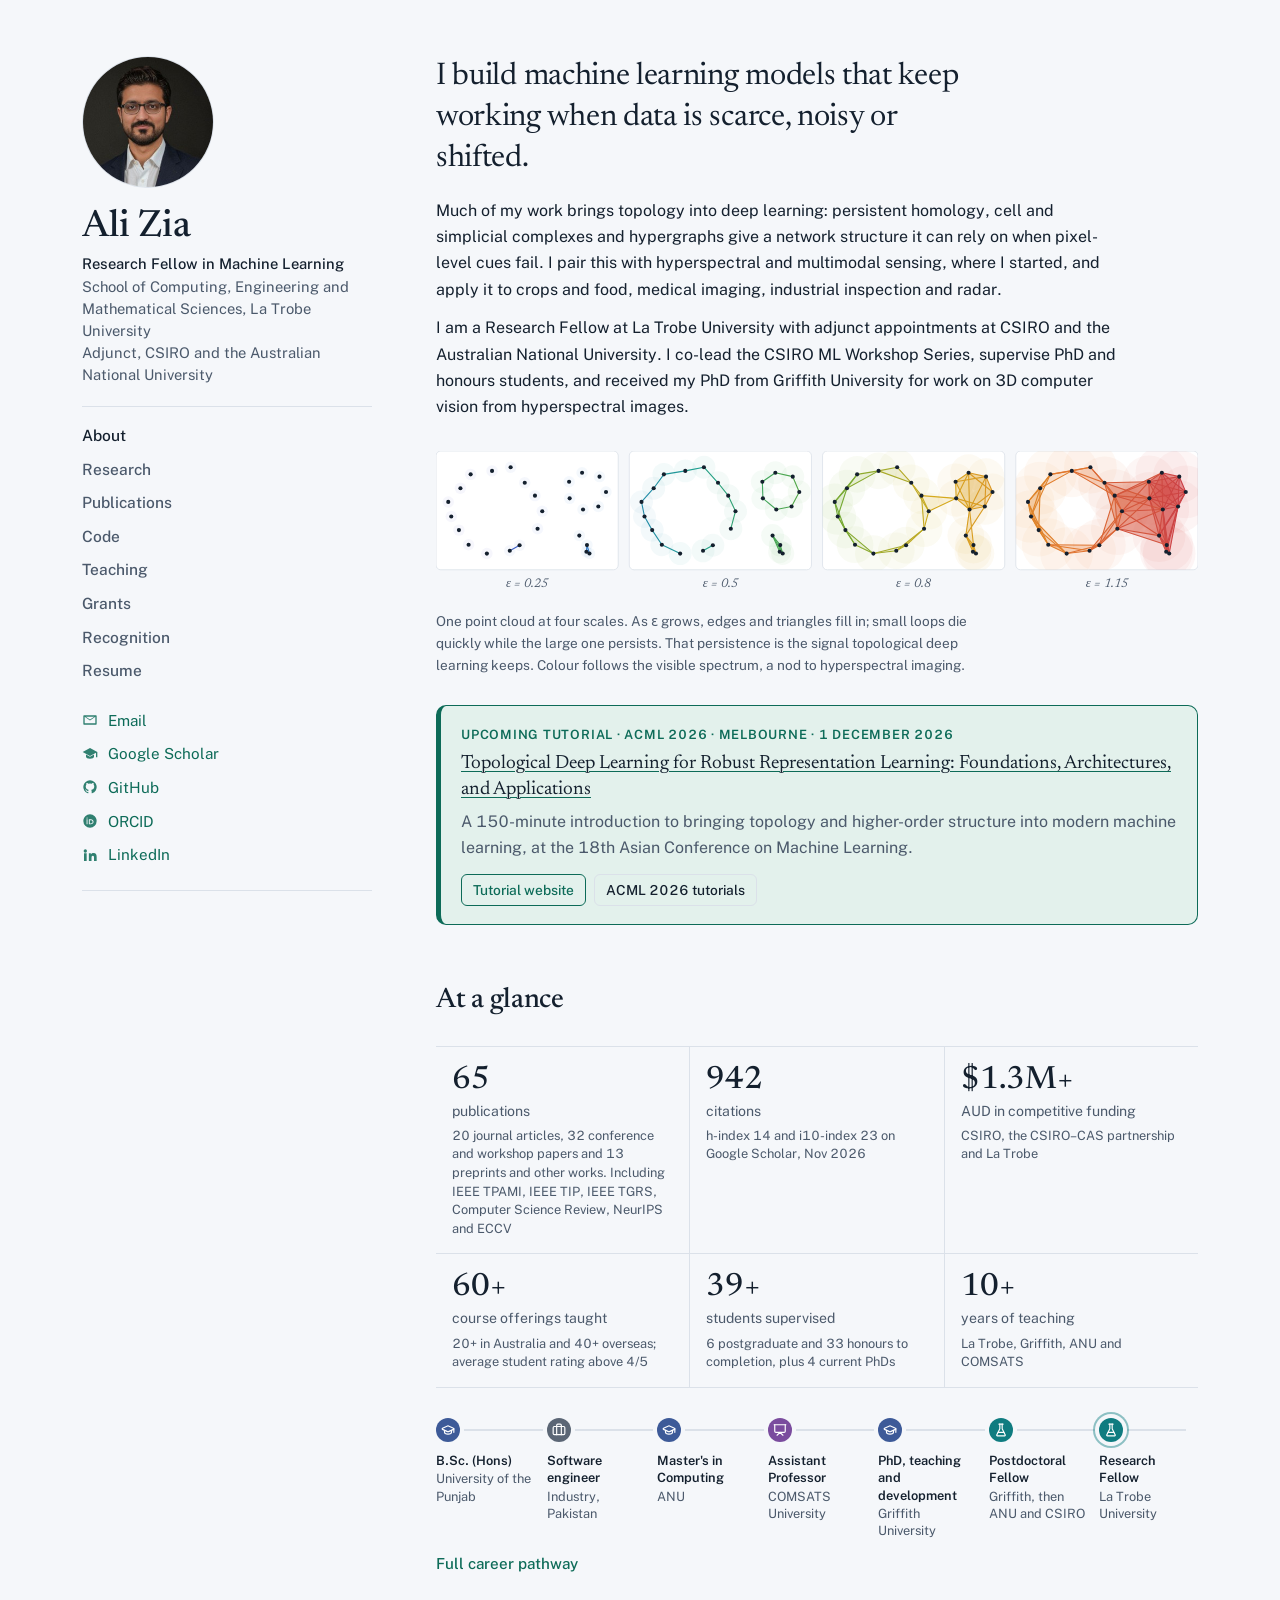
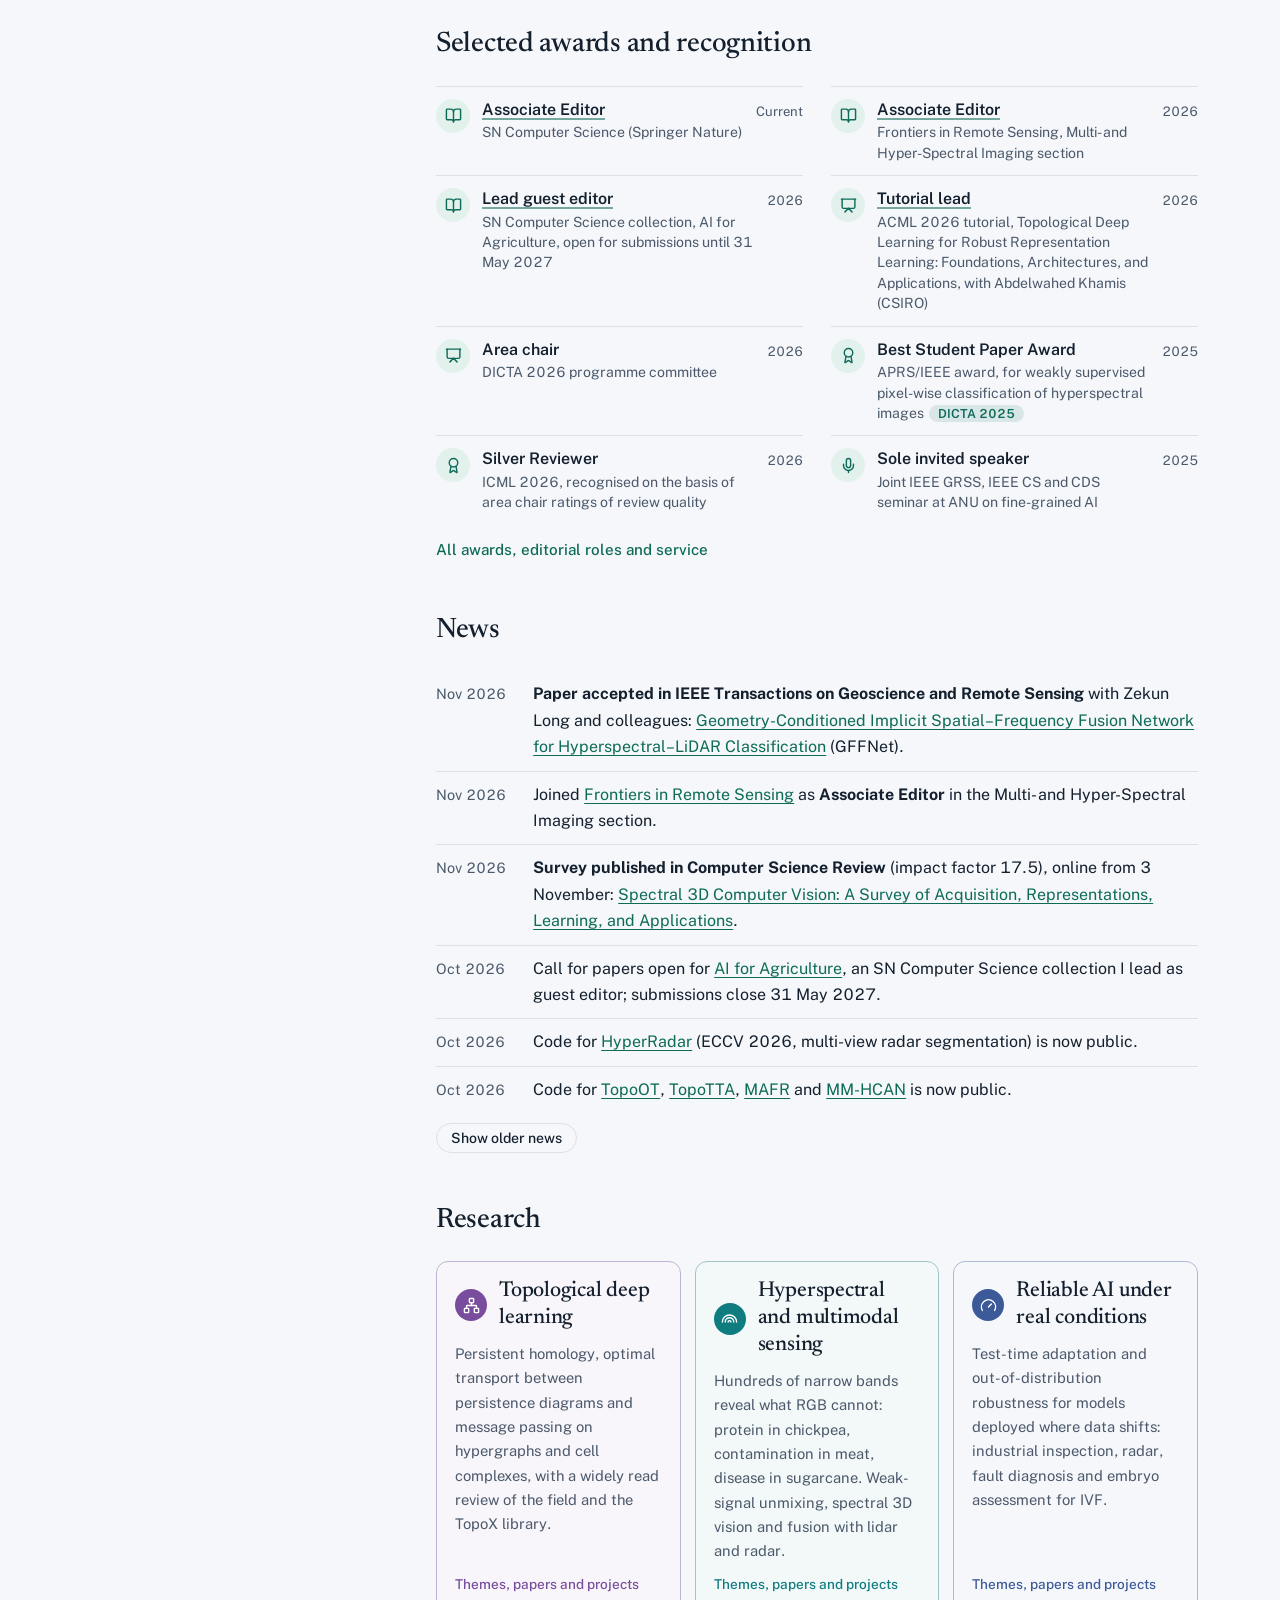
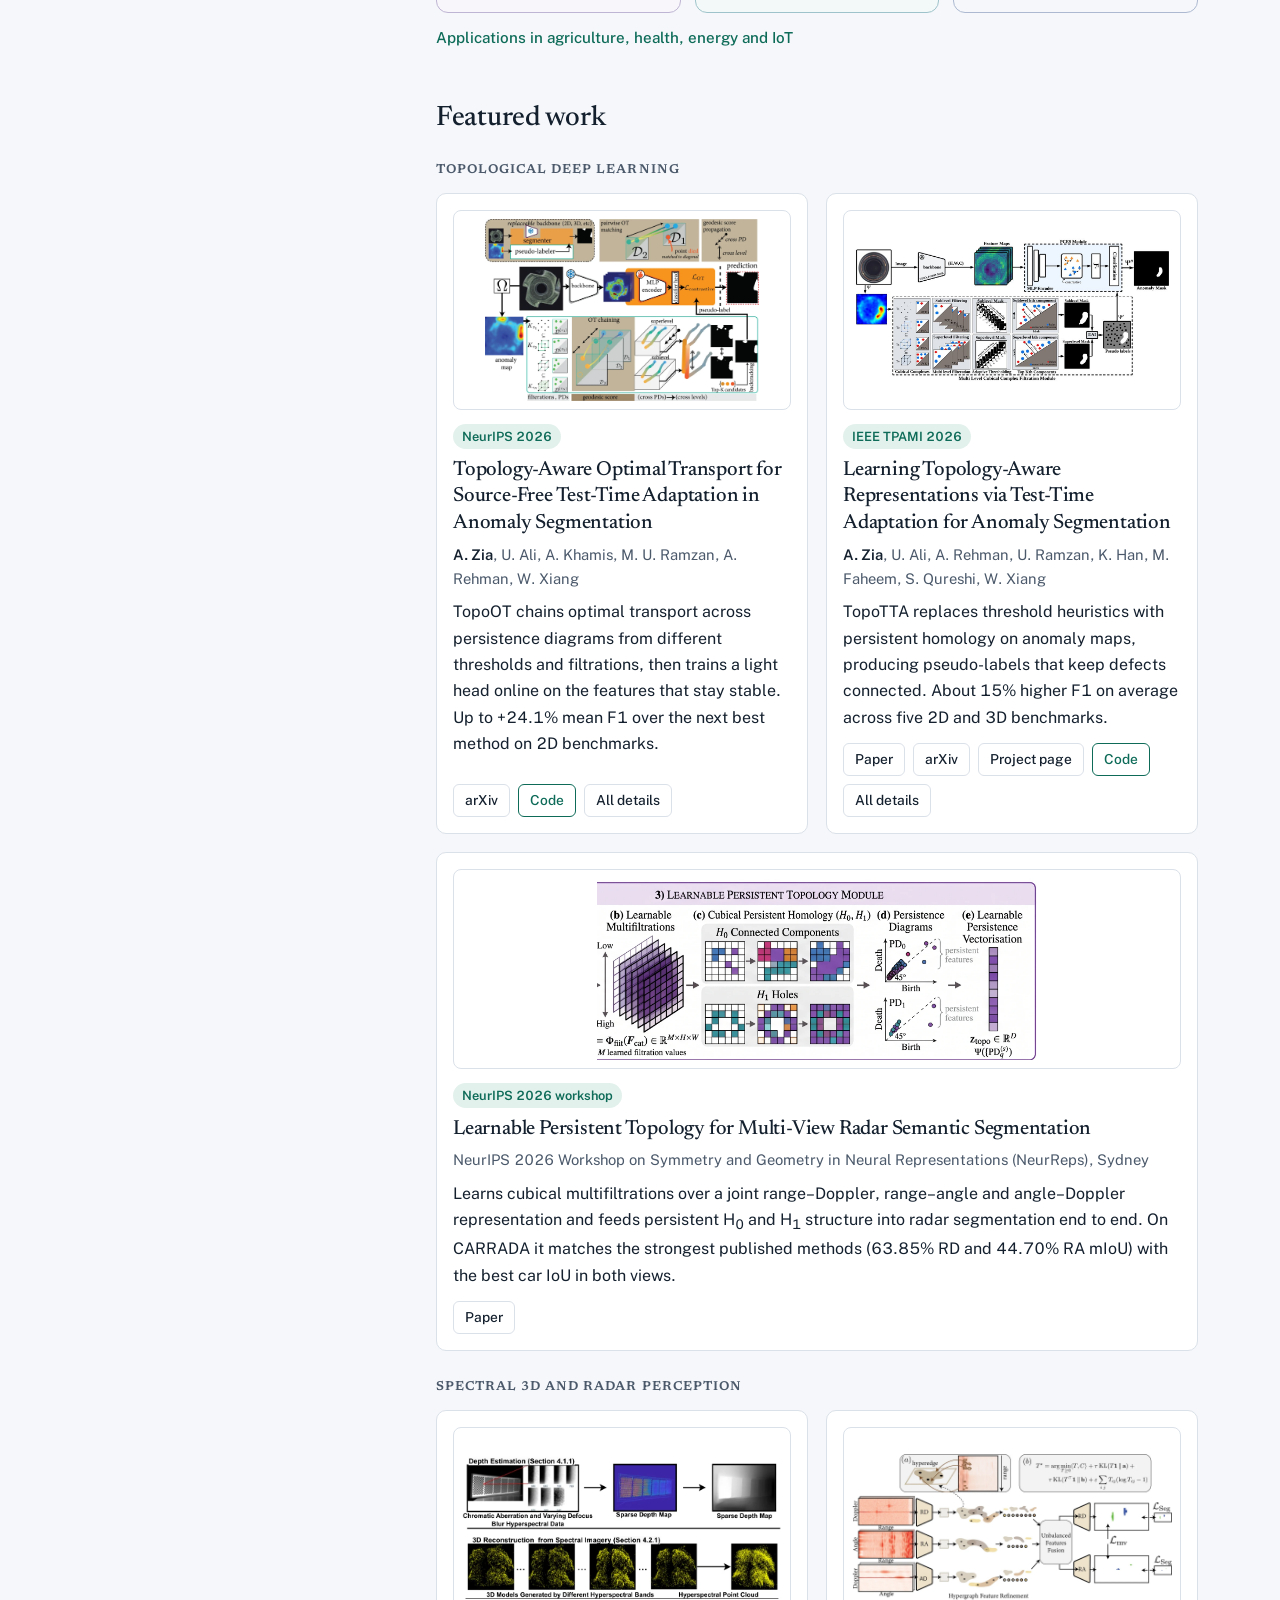
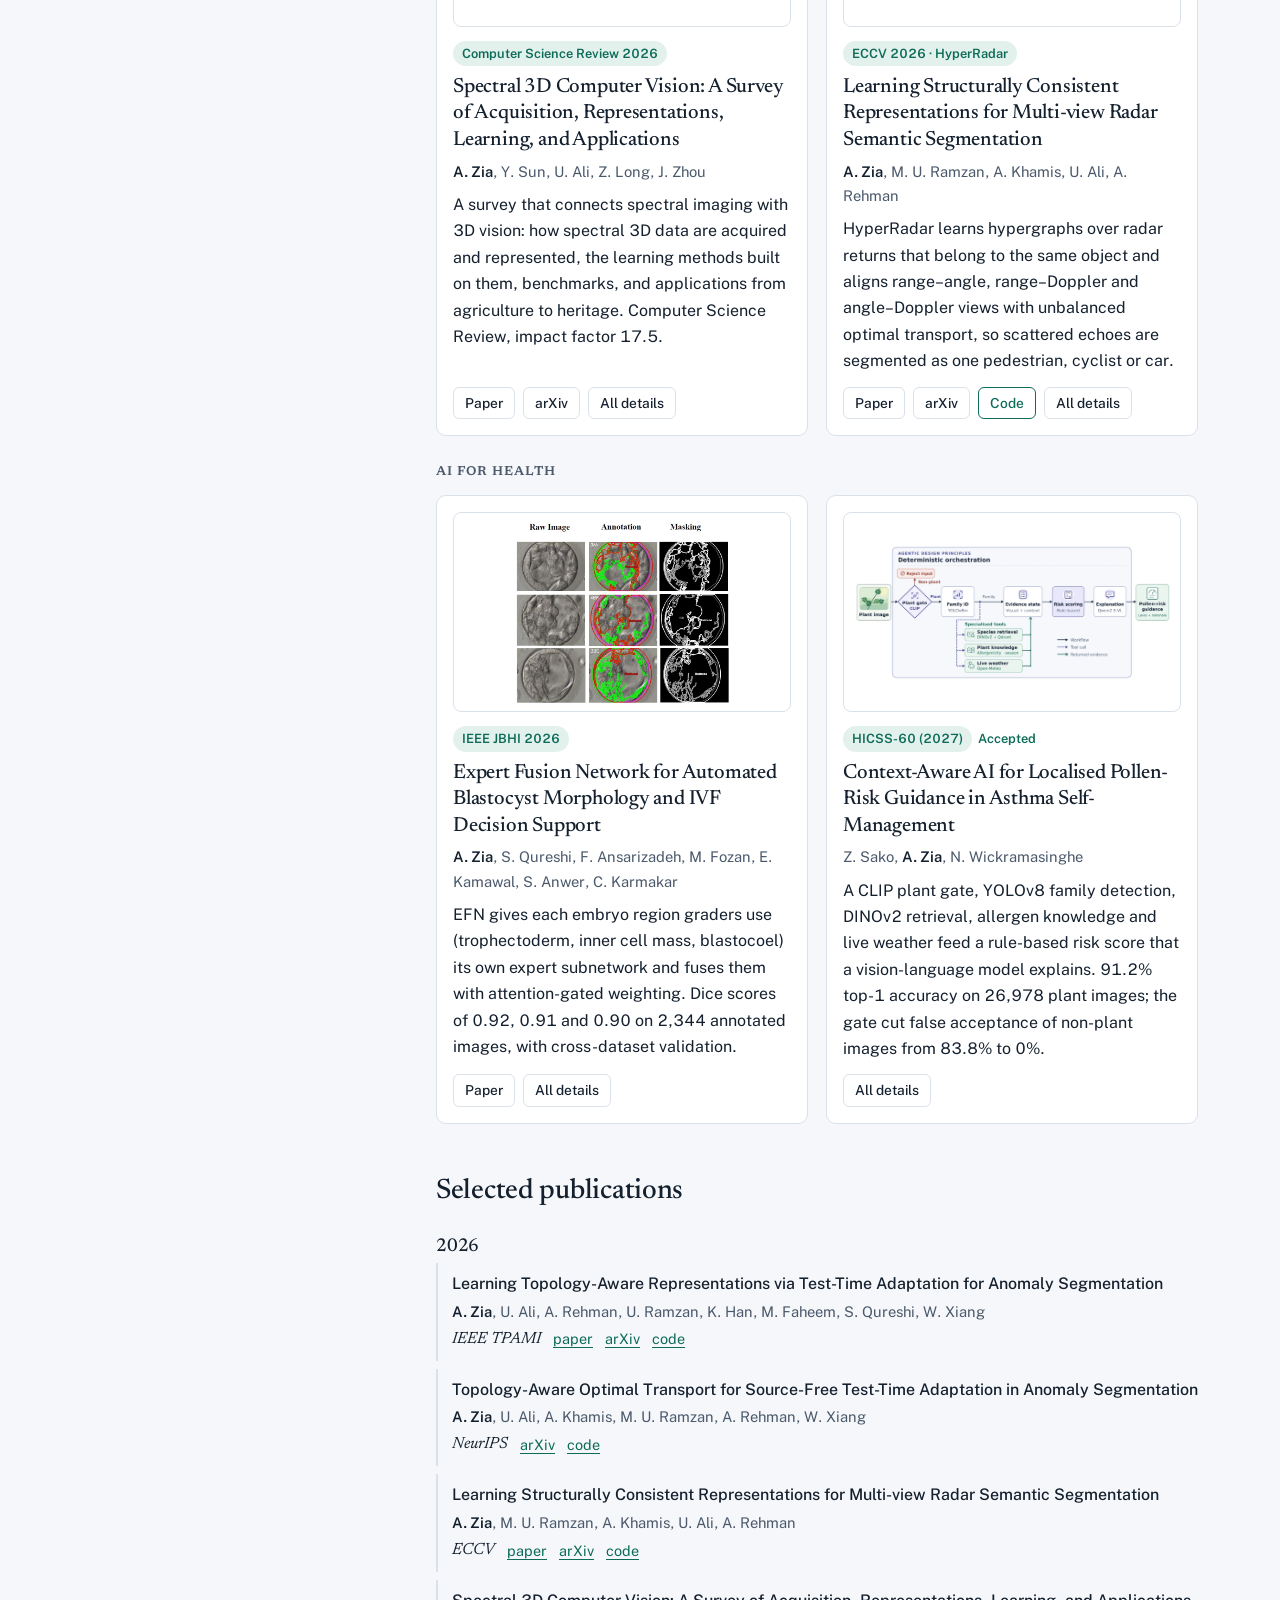
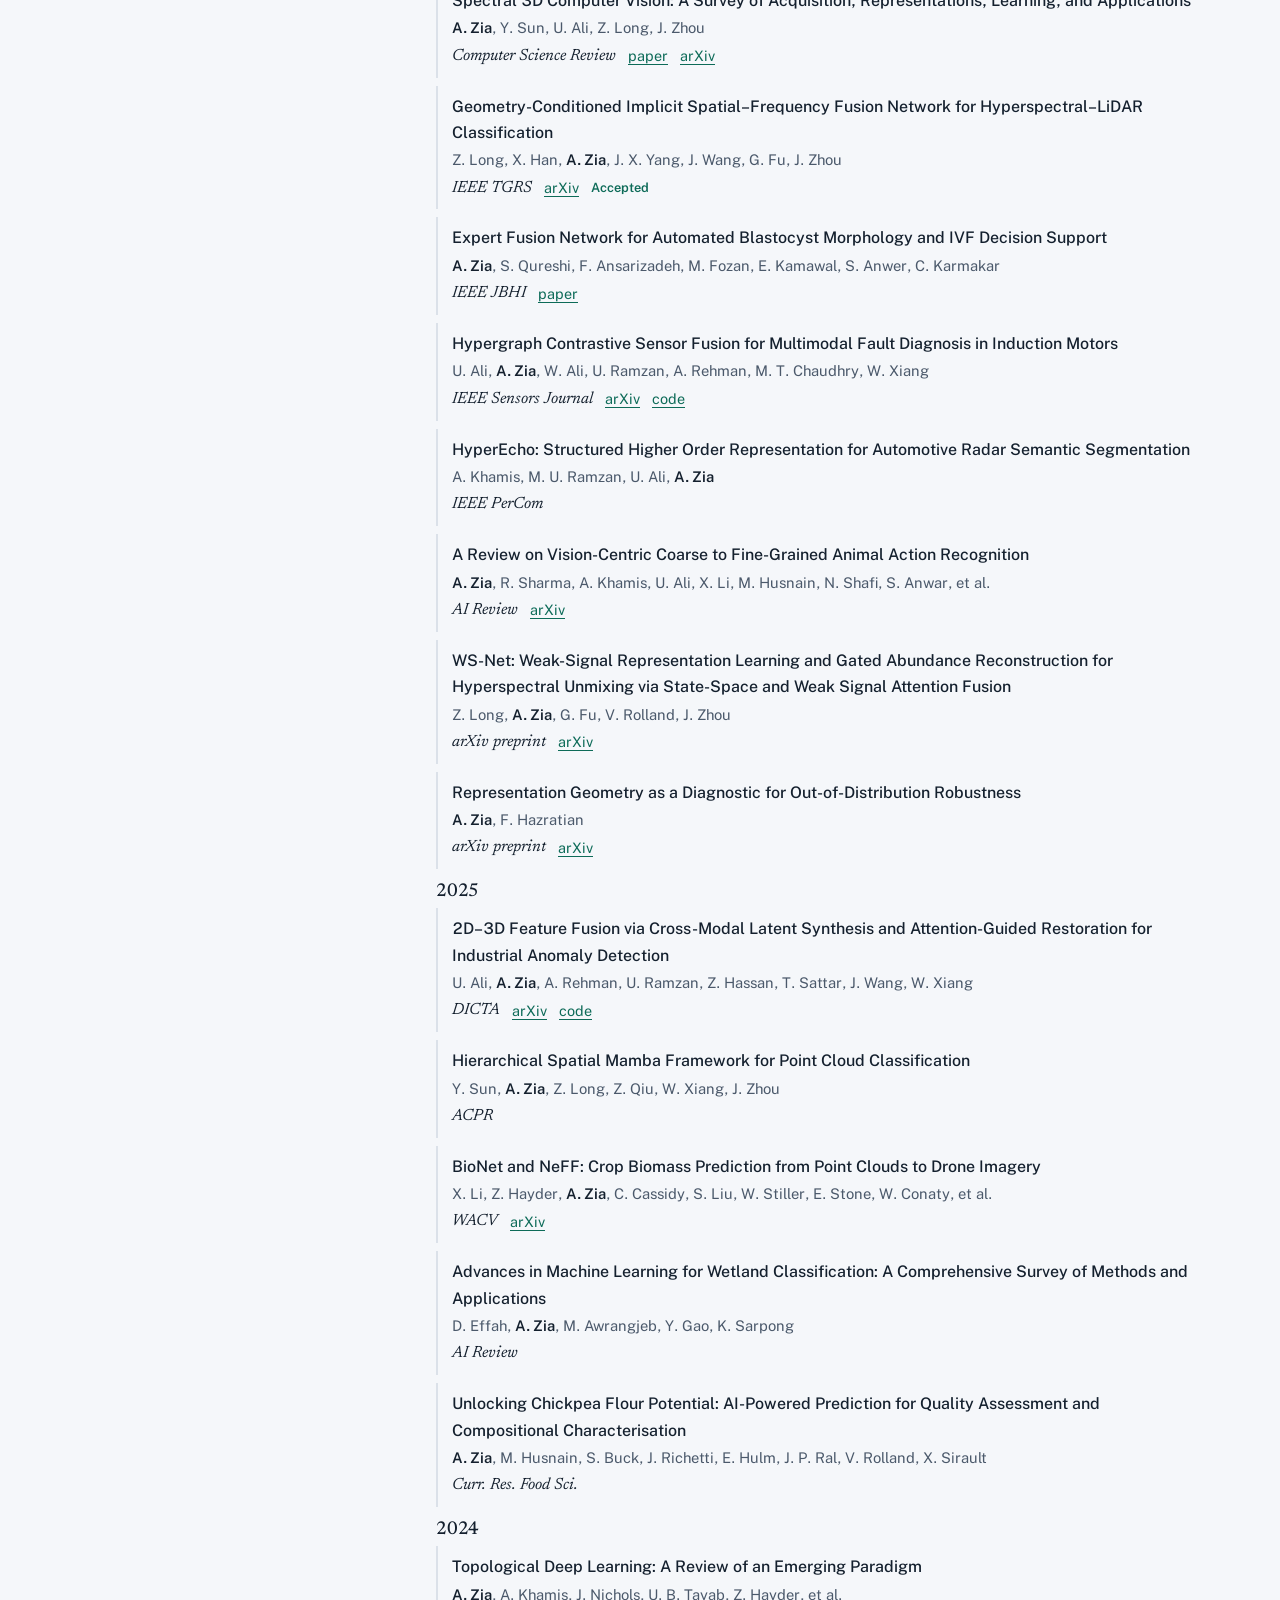
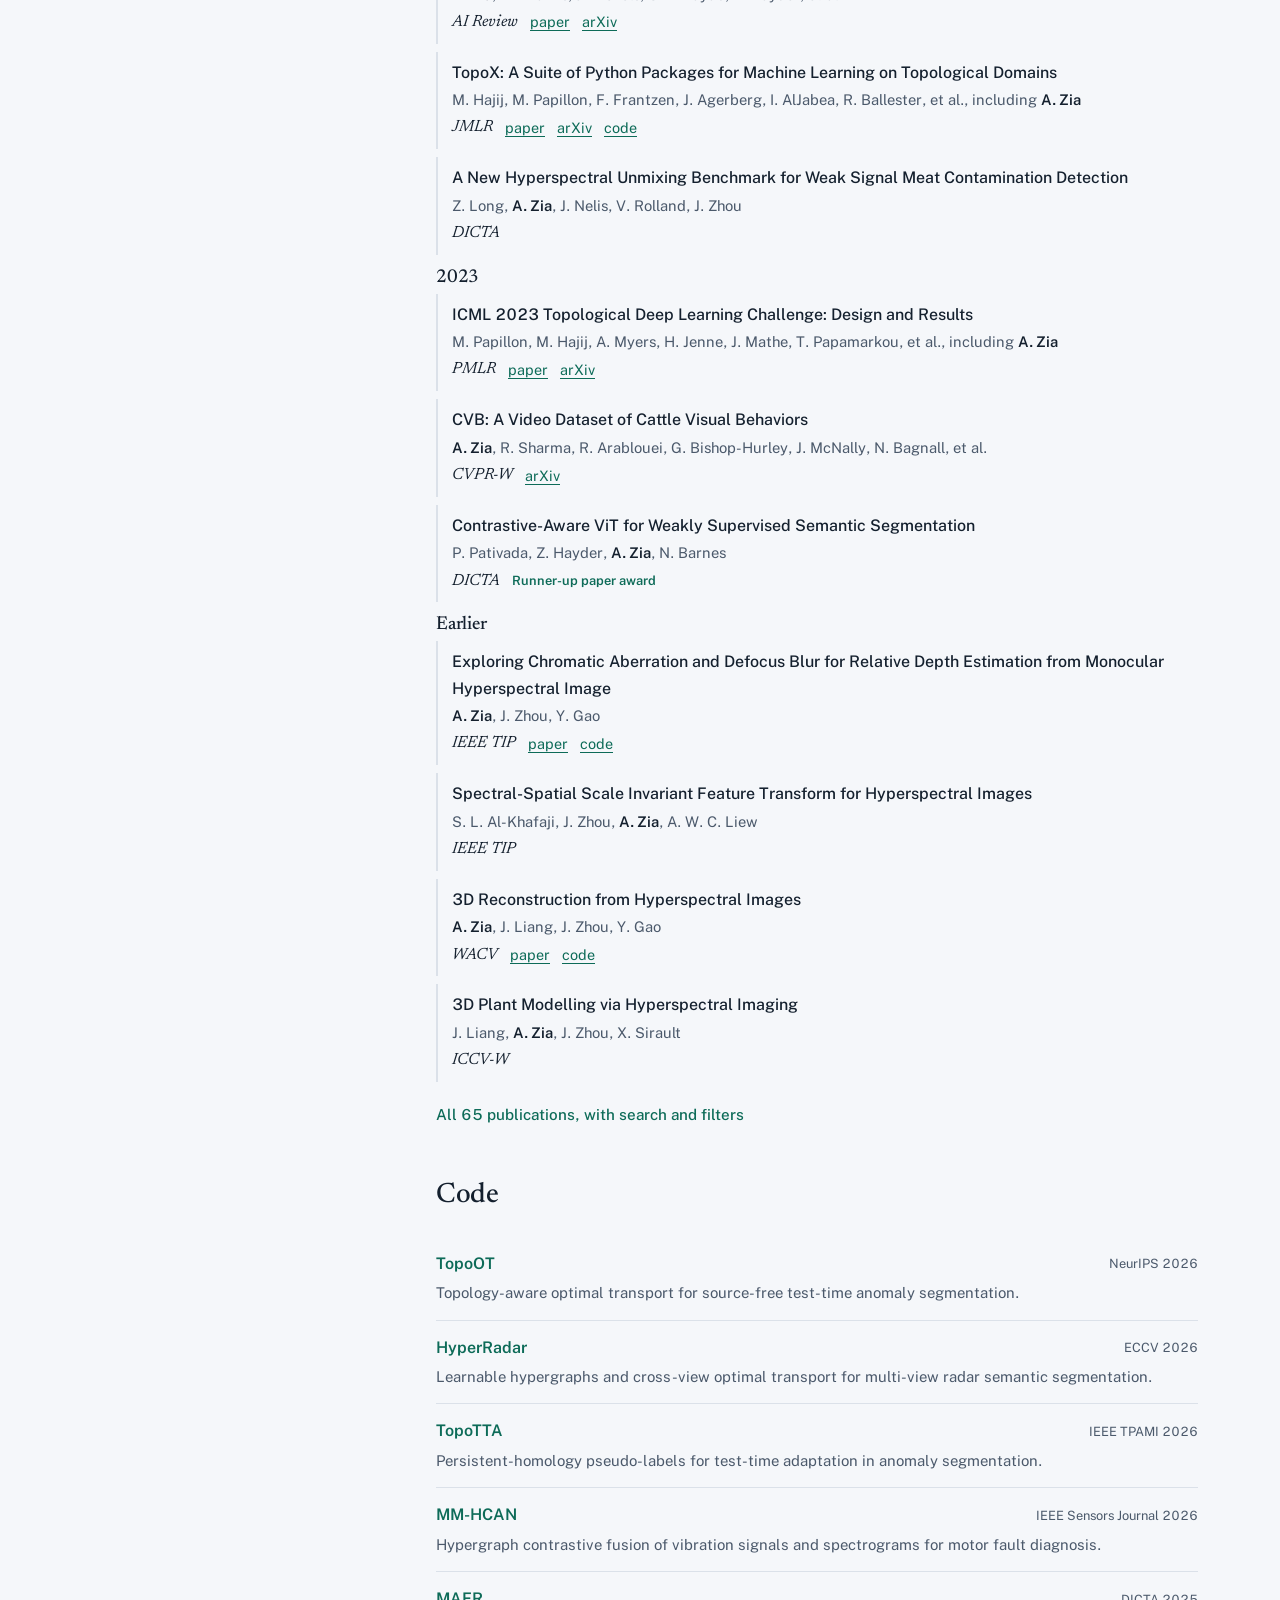
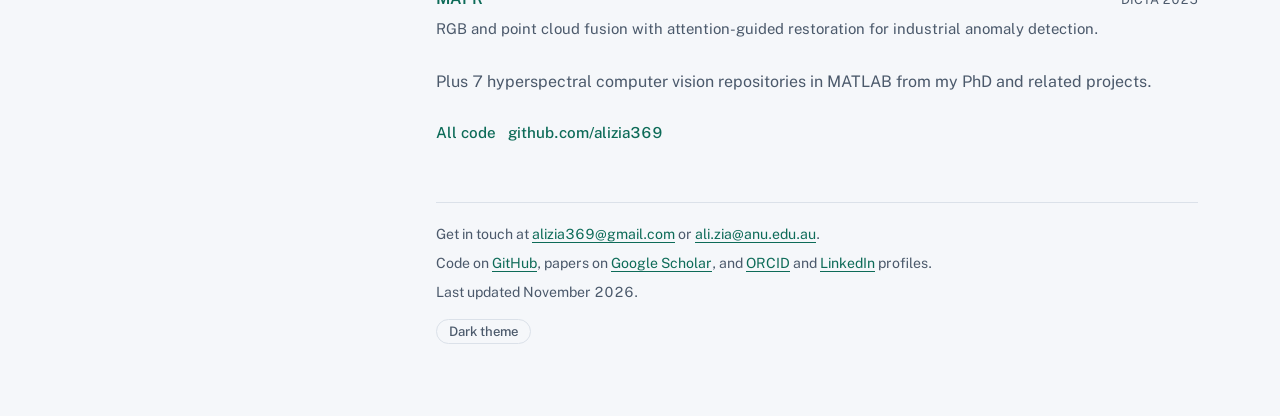
==== commit 99b2964c: "Add GFFNet TGRS acceptance to news and add Xu Han to author list Co-Authored-By: Claude Opus 5.5 <no" ====
--- a/index.html
+++ b/index.html
@@ -635,7 +635,7 @@
 
     <section id="news">
       <h2>News</h2>
-      <ul class="news" id="news-list"><li><time datetime="2026-11">Nov 2026</time><span>Joined <a href="https://www.frontiersin.org/journals/remote-sensing/sections/multi--and-hyper-spectral-imaging/editors">Frontiers in Remote Sensing</a> as <strong>Associate Editor</strong> in the Multi- and Hyper-Spectral Imaging section.</span></li><li><time datetime="2026-11">Nov 2026</time><span><strong>Survey published in Computer Science Review</strong> (impact factor 17.5), online from 3 November: <a href="https://doi.org/10.1016/j.cosrev.2026.101084">Spectral 3D Computer Vision: A Survey of Acquisition, Representations, Learning, and Applications</a>.</span></li><li><time datetime="2026-10">Oct 2026</time><span>Call for papers open for <a href="https://link.springer.com/collections/fiaehabchh">AI for Agriculture</a>, an SN Computer Science collection I lead as guest editor; submissions close 31 May 2027.</span></li><li><time datetime="2026-10">Oct 2026</time><span>Code for <a href="https://github.com/alizia369/HyperRadar">HyperRadar</a> (ECCV 2026, multi-view radar segmentation) is now public.</span></li><li><time datetime="2026-10">Oct 2026</time><span>Code for <a href="https://github.com/alizia369/TopoOT">TopoOT</a>, <a href="https://github.com/alizia369/TopoTTA">TopoTTA</a>, <a href="https://github.com/alizia369/MAFR">MAFR</a> and <a href="https://github.com/alizia369/MM-HCAN">MM-HCAN</a> is now public.</span></li><li><time datetime="2026-10">Oct 2026</time><span><strong>TopoOT accepted at NeurIPS 2026</strong> as a main-conference poster. See you in Sydney.</span></li><li class="more"><time datetime="2026-10">Oct 2026</time><span>“<a href="/assets/papers/Zia_NeurReps2026_Learnable_Persistent_Topology_Radar.pdf">Learnable Persistent Topology for Multi-View Radar Semantic Segmentation</a>” accepted at the NeurIPS 2026 workshop on Symmetry and Geometry in Neural Representations.</span></li><li class="more"><time datetime="2026-10">Oct 2026</time><span>La Trobe University featured our HyperRadar research on making autonomous systems more reliable: <a href="https://www.latrobe.edu.au/news/announcements/2026/ai-and-autonomous-systems">AI and autonomous systems</a>.</span></li><li class="more"><time datetime="2026-09">Sep 2026</time><span>Paper with Zaid Sako and Nilmini Wickramasinghe accepted at HICSS-60: <a href="/publications/#p-context-aware-ai-for-localised-pollen-risk-guidance-in">Context-Aware AI for Localised Pollen-Risk Guidance in Asthma Self-Management</a>.</span></li><li class="more"><time datetime="2026-09">Sep 2026</time><span>Editorial published in Frontiers in Remote Sensing: <a href="https://doi.org/10.3389/frsen.2026.1991820">Building resilient cities with remote sensing and AI</a>, closing the Research Topic I co-edited.</span></li><li class="more"><time datetime="2026-08">Aug 2026</time><span>La Trobe University featured our work on higher-order, structure-aware AI: <a href="https://www.latrobe.edu.au/news/announcements/2026/ai-systems-and-real-world-data">AI systems and real-world data</a>.</span></li><li class="more"><time datetime="2026">2026</time><span>Joined the editorial board of <a href="https://link.springer.com/journal/42979/editorial-board">SN Computer Science</a> (Springer Nature) as <strong>Associate Editor</strong>, and serving as area chair for DICTA 2026.</span></li><li class="more"><time datetime="2026">2026</time><span>Recognised as an ICML 2026 Silver Reviewer and received a CVPR 2026 reviewer certificate. More in <a href="/recognition/">awards and recognition</a>.</span></li><li class="more"><time datetime="2026">2026</time><span>Our tutorial <a href="https://alizia369.github.io/acml2026-tdl/">Topological Deep Learning for Robust Representation Learning</a> was accepted at ACML 2026 (Melbourne, 1 December), with Abdelwahed Khamis (CSIRO).</span></li><li class="more"><time datetime="2026">2026</time><span><strong><a href="https://doi.org/10.1109/TPAMI.2026.3710196">TopoTTA</a> published in IEEE TPAMI.</strong></span></li><li class="more"><time datetime="2026">2026</time><span>Papers at ECCV 2026 (structurally consistent multi-view radar segmentation) and IEEE JBHI (expert fusion for blastocyst assessment and IVF decision support).</span></li><li class="more"><time datetime="2026">2026</time><span>MM-HCAN published in the IEEE Sensors Journal; HyperEcho, on higher-order representations for automotive radar, at IEEE PerCom 2026.</span></li><li class="more"><time datetime="2026">2026</time><span>Seed funding as lead for SpectraResist-AI, detecting herbicide resistance in ryegrass, and a La Trobe Research Infrastructure grant for a high-speed camera.</span></li><li class="more"><time datetime="2025">2025</time><span><strong>Best Student Paper Award</strong> (APRS/IEEE) at DICTA 2025 in Adelaide, with Derrick Effah, for weakly supervised pixel-wise classification of hyperspectral images.</span></li><li class="more"><time datetime="2025">2025</time><span>Programme committee for IVCNZ 2025 and scientific committee for the 2026 Australian Agronomy Conference.</span></li><li class="more"><time datetime="2025">2025</time><span>MAFR and Split-Fuse-Transport at DICTA 2025; Hierarchical Spatial Mamba at ACPR 2025; BioNet and NeFF at WACV 2025.</span></li><li class="more"><time datetime="2024">2024</time><span>Poster session lead at DICTA 2024 in Perth.</span></li><li class="more"><time datetime="2024">2024</time><span>Our review of topological deep learning appeared in Artificial Intelligence Review, and TopoX in the Journal of Machine Learning Research.</span></li><li class="more"><time datetime="2023">2023</time><span>Runner-up paper award at DICTA 2023 for contrastive-aware ViT for weakly supervised segmentation.</span></li></ul>
+      <ul class="news" id="news-list"><li><time datetime="2026-11">Nov 2026</time><span><strong>Paper accepted in IEEE Transactions on Geoscience and Remote Sensing</strong> with Zekun Long and colleagues: <a href="/publications/#p-geometry-conditioned-implicit-spatial-frequency-fusion">Geometry-Conditioned Implicit Spatial–Frequency Fusion Network for Hyperspectral–LiDAR Classification</a> (GFFNet).</span></li><li><time datetime="2026-11">Nov 2026</time><span>Joined <a href="https://www.frontiersin.org/journals/remote-sensing/sections/multi--and-hyper-spectral-imaging/editors">Frontiers in Remote Sensing</a> as <strong>Associate Editor</strong> in the Multi- and Hyper-Spectral Imaging section.</span></li><li><time datetime="2026-11">Nov 2026</time><span><strong>Survey published in Computer Science Review</strong> (impact factor 17.5), online from 3 November: <a href="https://doi.org/10.1016/j.cosrev.2026.101084">Spectral 3D Computer Vision: A Survey of Acquisition, Representations, Learning, and Applications</a>.</span></li><li><time datetime="2026-10">Oct 2026</time><span>Call for papers open for <a href="https://link.springer.com/collections/fiaehabchh">AI for Agriculture</a>, an SN Computer Science collection I lead as guest editor; submissions close 31 May 2027.</span></li><li><time datetime="2026-10">Oct 2026</time><span>Code for <a href="https://github.com/alizia369/HyperRadar">HyperRadar</a> (ECCV 2026, multi-view radar segmentation) is now public.</span></li><li><time datetime="2026-10">Oct 2026</time><span>Code for <a href="https://github.com/alizia369/TopoOT">TopoOT</a>, <a href="https://github.com/alizia369/TopoTTA">TopoTTA</a>, <a href="https://github.com/alizia369/MAFR">MAFR</a> and <a href="https://github.com/alizia369/MM-HCAN">MM-HCAN</a> is now public.</span></li><li class="more"><time datetime="2026-10">Oct 2026</time><span><strong>TopoOT accepted at NeurIPS 2026</strong> as a main-conference poster. See you in Sydney.</span></li><li class="more"><time datetime="2026-10">Oct 2026</time><span>“<a href="/assets/papers/Zia_NeurReps2026_Learnable_Persistent_Topology_Radar.pdf">Learnable Persistent Topology for Multi-View Radar Semantic Segmentation</a>” accepted at the NeurIPS 2026 workshop on Symmetry and Geometry in Neural Representations.</span></li><li class="more"><time datetime="2026-10">Oct 2026</time><span>La Trobe University featured our HyperRadar research on making autonomous systems more reliable: <a href="https://www.latrobe.edu.au/news/announcements/2026/ai-and-autonomous-systems">AI and autonomous systems</a>.</span></li><li class="more"><time datetime="2026-09">Sep 2026</time><span>Paper with Zaid Sako and Nilmini Wickramasinghe accepted at HICSS-60: <a href="/publications/#p-context-aware-ai-for-localised-pollen-risk-guidance-in">Context-Aware AI for Localised Pollen-Risk Guidance in Asthma Self-Management</a>.</span></li><li class="more"><time datetime="2026-09">Sep 2026</time><span>Editorial published in Frontiers in Remote Sensing: <a href="https://doi.org/10.3389/frsen.2026.1991820">Building resilient cities with remote sensing and AI</a>, closing the Research Topic I co-edited.</span></li><li class="more"><time datetime="2026-08">Aug 2026</time><span>La Trobe University featured our work on higher-order, structure-aware AI: <a href="https://www.latrobe.edu.au/news/announcements/2026/ai-systems-and-real-world-data">AI systems and real-world data</a>.</span></li><li class="more"><time datetime="2026">2026</time><span>Joined the editorial board of <a href="https://link.springer.com/journal/42979/editorial-board">SN Computer Science</a> (Springer Nature) as <strong>Associate Editor</strong>, and serving as area chair for DICTA 2026.</span></li><li class="more"><time datetime="2026">2026</time><span>Recognised as an ICML 2026 Silver Reviewer and received a CVPR 2026 reviewer certificate. More in <a href="/recognition/">awards and recognition</a>.</span></li><li class="more"><time datetime="2026">2026</time><span>Our tutorial <a href="https://alizia369.github.io/acml2026-tdl/">Topological Deep Learning for Robust Representation Learning</a> was accepted at ACML 2026 (Melbourne, 1 December), with Abdelwahed Khamis (CSIRO).</span></li><li class="more"><time datetime="2026">2026</time><span><strong><a href="https://doi.org/10.1109/TPAMI.2026.3710196">TopoTTA</a> published in IEEE TPAMI.</strong></span></li><li class="more"><time datetime="2026">2026</time><span>Papers at ECCV 2026 (structurally consistent multi-view radar segmentation) and IEEE JBHI (expert fusion for blastocyst assessment and IVF decision support).</span></li><li class="more"><time datetime="2026">2026</time><span>MM-HCAN published in the IEEE Sensors Journal; HyperEcho, on higher-order representations for automotive radar, at IEEE PerCom 2026.</span></li><li class="more"><time datetime="2026">2026</time><span>Seed funding as lead for SpectraResist-AI, detecting herbicide resistance in ryegrass, and a La Trobe Research Infrastructure grant for a high-speed camera.</span></li><li class="more"><time datetime="2025">2025</time><span><strong>Best Student Paper Award</strong> (APRS/IEEE) at DICTA 2025 in Adelaide, with Derrick Effah, for weakly supervised pixel-wise classification of hyperspectral images.</span></li><li class="more"><time datetime="2025">2025</time><span>Programme committee for IVCNZ 2025 and scientific committee for the 2026 Australian Agronomy Conference.</span></li><li class="more"><time datetime="2025">2025</time><span>MAFR and Split-Fuse-Transport at DICTA 2025; Hierarchical Spatial Mamba at ACPR 2025; BioNet and NeFF at WACV 2025.</span></li><li class="more"><time datetime="2024">2024</time><span>Poster session lead at DICTA 2024 in Perth.</span></li><li class="more"><time datetime="2024">2024</time><span>Our review of topological deep learning appeared in Artificial Intelligence Review, and TopoX in the Journal of Machine Learning Research.</span></li><li class="more"><time datetime="2023">2023</time><span>Runner-up paper award at DICTA 2023 for contrastive-aware ViT for weakly supervised segmentation.</span></li></ul>
       <button class="toggle" type="button" aria-expanded="false" aria-controls="news-list" id="news-toggle">Show older news</button>
     </section>
 
@@ -652,7 +652,7 @@
 
     <section id="selected">
       <h2>Selected publications</h2>
-      <h3 class="year">2026</h3><ul class="pubs"><li class="pub"><span class="t">Learning Topology-Aware Representations via Test-Time Adaptation for Anomaly Segmentation</span><span class="a"><b class="me">A. Zia</b>, U. Ali, A. Rehman, U. Ramzan, K. Han, M. Faheem, S. Qureshi, W. Xiang</span><span class="meta"><span class="v">IEEE TPAMI</span><a href="https://doi.org/10.1109/TPAMI.2026.3710196">paper</a> <a href="https://arxiv.org/abs/2606.28268">arXiv</a> <a href="https://github.com/alizia369/TopoTTA">code</a></span></li><li class="pub"><span class="t">Topology-Aware Optimal Transport for Source-Free Test-Time Adaptation in Anomaly Segmentation</span><span class="a"><b class="me">A. Zia</b>, U. Ali, A. Khamis, M. U. Ramzan, A. Rehman, W. Xiang</span><span class="meta"><span class="v">NeurIPS</span><a href="https://arxiv.org/abs/2601.20333">arXiv</a> <a href="https://github.com/alizia369/TopoOT">code</a></span></li><li class="pub"><span class="t">Learning Structurally Consistent Representations for Multi-view Radar Semantic Segmentation</span><span class="a"><b class="me">A. Zia</b>, M. U. Ramzan, A. Khamis, U. Ali, A. Rehman</span><span class="meta"><span class="v">ECCV</span><a href="https://eccv.ecva.net/virtual/2026/poster/5805">paper</a> <a href="https://arxiv.org/abs/2606.31609">arXiv</a> <a href="https://github.com/alizia369/HyperRadar">code</a></span></li><li class="pub"><span class="t">Spectral 3D Computer Vision: A Survey of Acquisition, Representations, Learning, and Applications</span><span class="a"><b class="me">A. Zia</b>, Y. Sun, U. Ali, Z. Long, J. Zhou</span><span class="meta"><span class="v">Computer Science Review</span><a href="https://doi.org/10.1016/j.cosrev.2026.101084">paper</a> <a href="https://arxiv.org/abs/2302.08054">arXiv</a></span></li><li class="pub"><span class="t">Geometry-Conditioned Implicit Spatial–Frequency Fusion Network for Hyperspectral–LiDAR Classification</span><span class="a">Z. Long, J. X. Yang, J. Wang, <b class="me">A. Zia</b>, G. Fu, J. Zhou</span><span class="meta"><span class="v">IEEE TGRS</span><a href="https://arxiv.org/abs/2605.14239">arXiv</a> <span class="award">Accepted</span></span></li><li class="pub"><span class="t">Expert Fusion Network for Automated Blastocyst Morphology and IVF Decision Support</span><span class="a"><b class="me">A. Zia</b>, S. Qureshi, F. Ansarizadeh, M. Fozan, E. Kamawal, S. Anwer, C. Karmakar</span><span class="meta"><span class="v">IEEE JBHI</span><a href="https://doi.org/10.1109/JBHI.2026.3727646">paper</a></span></li><li class="pub"><span class="t">Hypergraph Contrastive Sensor Fusion for Multimodal Fault Diagnosis in Induction Motors</span><span class="a">U. Ali, <b class="me">A. Zia</b>, W. Ali, U. Ramzan, A. Rehman, M. T. Chaudhry, W. Xiang</span><span class="meta"><span class="v">IEEE Sensors Journal</span><a href="https://arxiv.org/abs/2510.15547">arXiv</a> <a href="https://github.com/alizia369/MM-HCAN">code</a></span></li><li class="pub"><span class="t">HyperEcho: Structured Higher Order Representation for Automotive Radar Semantic Segmentation</span><span class="a">A. Khamis, M. U. Ramzan, U. Ali, <b class="me">A. Zia</b></span><span class="meta"><span class="v">IEEE PerCom</span></span></li><li class="pub"><span class="t">A Review on Vision-Centric Coarse to Fine-Grained Animal Action Recognition</span><span class="a"><b class="me">A. Zia</b>, R. Sharma, A. Khamis, U. Ali, X. Li, M. Husnain, N. Shafi, S. Anwar, et al.</span><span class="meta"><span class="v">AI Review</span><a href="https://arxiv.org/abs/2506.01214">arXiv</a></span></li><li class="pub"><span class="t">WS-Net: Weak-Signal Representation Learning and Gated Abundance Reconstruction for Hyperspectral Unmixing via State-Space and Weak Signal Attention Fusion</span><span class="a">Z. Long, <b class="me">A. Zia</b>, G. Fu, V. Rolland, J. Zhou</span><span class="meta"><span class="v">arXiv preprint</span><a href="https://arxiv.org/abs/2603.09037">arXiv</a></span></li><li class="pub"><span class="t">Representation Geometry as a Diagnostic for Out-of-Distribution Robustness</span><span class="a"><b class="me">A. Zia</b>, F. Hazratian</span><span class="meta"><span class="v">arXiv preprint</span><a href="https://arxiv.org/abs/2602.03951">arXiv</a></span></li></ul><h3 class="year">2025</h3><ul class="pubs"><li class="pub"><span class="t">2D–3D Feature Fusion via Cross-Modal Latent Synthesis and Attention-Guided Restoration for Industrial Anomaly Detection</span><span class="a">U. Ali, <b class="me">A. Zia</b>, A. Rehman, U. Ramzan, Z. Hassan, T. Sattar, J. Wang, W. Xiang</span><span class="meta"><span class="v">DICTA</span><a href="https://arxiv.org/abs/2510.21793">arXiv</a> <a href="https://github.com/alizia369/MAFR">code</a></span></li><li class="pub"><span class="t">Hierarchical Spatial Mamba Framework for Point Cloud Classification</span><span class="a">Y. Sun, <b class="me">A. Zia</b>, Z. Long, Z. Qiu, W. Xiang, J. Zhou</span><span class="meta"><span class="v">ACPR</span></span></li><li class="pub"><span class="t">BioNet and NeFF: Crop Biomass Prediction from Point Clouds to Drone Imagery</span><span class="a">X. Li, Z. Hayder, <b class="me">A. Zia</b>, C. Cassidy, S. Liu, W. Stiller, E. Stone, W. Conaty, et al.</span><span class="meta"><span class="v">WACV</span><a href="https://arxiv.org/abs/2410.23901">arXiv</a></span></li><li class="pub"><span class="t">Advances in Machine Learning for Wetland Classification: A Comprehensive Survey of Methods and Applications</span><span class="a">D. Effah, <b class="me">A. Zia</b>, M. Awrangjeb, Y. Gao, K. Sarpong</span><span class="meta"><span class="v">AI Review</span></span></li><li class="pub"><span class="t">Unlocking Chickpea Flour Potential: AI-Powered Prediction for Quality Assessment and Compositional Characterisation</span><span class="a"><b class="me">A. Zia</b>, M. Husnain, S. Buck, J. Richetti, E. Hulm, J. P. Ral, V. Rolland, X. Sirault</span><span class="meta"><span class="v">Curr. Res. Food Sci.</span></span></li></ul><h3 class="year">2024</h3><ul class="pubs"><li class="pub"><span class="t">Topological Deep Learning: A Review of an Emerging Paradigm</span><span class="a"><b class="me">A. Zia</b>, A. Khamis, J. Nichols, U. B. Tayab, Z. Hayder, et al.</span><span class="meta"><span class="v">AI Review</span><a href="https://link.springer.com/article/10.1007/s10462-024-10710-9">paper</a> <a href="https://arxiv.org/abs/2302.03836">arXiv</a></span></li><li class="pub"><span class="t">TopoX: A Suite of Python Packages for Machine Learning on Topological Domains</span><span class="a">M. Hajij, M. Papillon, F. Frantzen, J. Agerberg, I. AlJabea, R. Ballester, et al., including <b class="me">A. Zia</b></span><span class="meta"><span class="v">JMLR</span><a href="https://www.jmlr.org/papers/v25/24-0110.html">paper</a> <a href="https://arxiv.org/abs/2402.02441">arXiv</a> <a href="https://github.com/pyt-team">code</a></span></li><li class="pub"><span class="t">A New Hyperspectral Unmixing Benchmark for Weak Signal Meat Contamination Detection</span><span class="a">Z. Long, <b class="me">A. Zia</b>, J. Nelis, V. Rolland, J. Zhou</span><span class="meta"><span class="v">DICTA</span></span></li></ul><h3 class="year">2023</h3><ul class="pubs"><li class="pub"><span class="t">ICML 2023 Topological Deep Learning Challenge: Design and Results</span><span class="a">M. Papillon, M. Hajij, A. Myers, H. Jenne, J. Mathe, T. Papamarkou, et al., including <b class="me">A. Zia</b></span><span class="meta"><span class="v">PMLR</span><a href="https://proceedings.mlr.press/v221/papillon23a.html">paper</a> <a href="https://arxiv.org/abs/2309.15188">arXiv</a></span></li><li class="pub"><span class="t">CVB: A Video Dataset of Cattle Visual Behaviors</span><span class="a"><b class="me">A. Zia</b>, R. Sharma, R. Arablouei, G. Bishop-Hurley, J. McNally, N. Bagnall, et al.</span><span class="meta"><span class="v">CVPR-W</span><a href="https://arxiv.org/abs/2305.16555">arXiv</a></span></li><li class="pub"><span class="t">Contrastive-Aware ViT for Weakly Supervised Semantic Segmentation</span><span class="a">P. Pativada, Z. Hayder, <b class="me">A. Zia</b>, N. Barnes</span><span class="meta"><span class="v">DICTA</span> <span class="award">Runner-up paper award</span></span></li></ul><h3 class="year">Earlier</h3><ul class="pubs"><li class="pub"><span class="t">Exploring Chromatic Aberration and Defocus Blur for Relative Depth Estimation from Monocular Hyperspectral Image</span><span class="a"><b class="me">A. Zia</b>, J. Zhou, Y. Gao</span><span class="meta"><span class="v">IEEE TIP</span><a href="https://doi.org/10.1109/TIP.2021.3072215">paper</a> <a href="https://github.com/alizia369/hsi-chromatic-defocus-depth">code</a></span></li><li class="pub"><span class="t">Spectral-Spatial Scale Invariant Feature Transform for Hyperspectral Images</span><span class="a">S. L. Al-Khafaji, J. Zhou, <b class="me">A. Zia</b>, A. W. C. Liew</span><span class="meta"><span class="v">IEEE TIP</span></span></li><li class="pub"><span class="t">3D Reconstruction from Hyperspectral Images</span><span class="a"><b class="me">A. Zia</b>, J. Liang, J. Zhou, Y. Gao</span><span class="meta"><span class="v">WACV</span><a href="https://doi.org/10.1109/WACV.2015.49">paper</a> <a href="https://github.com/alizia369/hsi-3d-reconstruction">code</a></span></li><li class="pub"><span class="t">3D Plant Modelling via Hyperspectral Imaging</span><span class="a">J. Liang, <b class="me">A. Zia</b>, J. Zhou, X. Sirault</span><span class="meta"><span class="v">ICCV-W</span></span></li></ul>
+      <h3 class="year">2026</h3><ul class="pubs"><li class="pub"><span class="t">Learning Topology-Aware Representations via Test-Time Adaptation for Anomaly Segmentation</span><span class="a"><b class="me">A. Zia</b>, U. Ali, A. Rehman, U. Ramzan, K. Han, M. Faheem, S. Qureshi, W. Xiang</span><span class="meta"><span class="v">IEEE TPAMI</span><a href="https://doi.org/10.1109/TPAMI.2026.3710196">paper</a> <a href="https://arxiv.org/abs/2606.28268">arXiv</a> <a href="https://github.com/alizia369/TopoTTA">code</a></span></li><li class="pub"><span class="t">Topology-Aware Optimal Transport for Source-Free Test-Time Adaptation in Anomaly Segmentation</span><span class="a"><b class="me">A. Zia</b>, U. Ali, A. Khamis, M. U. Ramzan, A. Rehman, W. Xiang</span><span class="meta"><span class="v">NeurIPS</span><a href="https://arxiv.org/abs/2601.20333">arXiv</a> <a href="https://github.com/alizia369/TopoOT">code</a></span></li><li class="pub"><span class="t">Learning Structurally Consistent Representations for Multi-view Radar Semantic Segmentation</span><span class="a"><b class="me">A. Zia</b>, M. U. Ramzan, A. Khamis, U. Ali, A. Rehman</span><span class="meta"><span class="v">ECCV</span><a href="https://eccv.ecva.net/virtual/2026/poster/5805">paper</a> <a href="https://arxiv.org/abs/2606.31609">arXiv</a> <a href="https://github.com/alizia369/HyperRadar">code</a></span></li><li class="pub"><span class="t">Spectral 3D Computer Vision: A Survey of Acquisition, Representations, Learning, and Applications</span><span class="a"><b class="me">A. Zia</b>, Y. Sun, U. Ali, Z. Long, J. Zhou</span><span class="meta"><span class="v">Computer Science Review</span><a href="https://doi.org/10.1016/j.cosrev.2026.101084">paper</a> <a href="https://arxiv.org/abs/2302.08054">arXiv</a></span></li><li class="pub"><span class="t">Geometry-Conditioned Implicit Spatial–Frequency Fusion Network for Hyperspectral–LiDAR Classification</span><span class="a">Z. Long, X. Han, <b class="me">A. Zia</b>, J. X. Yang, J. Wang, G. Fu, J. Zhou</span><span class="meta"><span class="v">IEEE TGRS</span><a href="https://arxiv.org/abs/2605.14239">arXiv</a> <span class="award">Accepted</span></span></li><li class="pub"><span class="t">Expert Fusion Network for Automated Blastocyst Morphology and IVF Decision Support</span><span class="a"><b class="me">A. Zia</b>, S. Qureshi, F. Ansarizadeh, M. Fozan, E. Kamawal, S. Anwer, C. Karmakar</span><span class="meta"><span class="v">IEEE JBHI</span><a href="https://doi.org/10.1109/JBHI.2026.3727646">paper</a></span></li><li class="pub"><span class="t">Hypergraph Contrastive Sensor Fusion for Multimodal Fault Diagnosis in Induction Motors</span><span class="a">U. Ali, <b class="me">A. Zia</b>, W. Ali, U. Ramzan, A. Rehman, M. T. Chaudhry, W. Xiang</span><span class="meta"><span class="v">IEEE Sensors Journal</span><a href="https://arxiv.org/abs/2510.15547">arXiv</a> <a href="https://github.com/alizia369/MM-HCAN">code</a></span></li><li class="pub"><span class="t">HyperEcho: Structured Higher Order Representation for Automotive Radar Semantic Segmentation</span><span class="a">A. Khamis, M. U. Ramzan, U. Ali, <b class="me">A. Zia</b></span><span class="meta"><span class="v">IEEE PerCom</span></span></li><li class="pub"><span class="t">A Review on Vision-Centric Coarse to Fine-Grained Animal Action Recognition</span><span class="a"><b class="me">A. Zia</b>, R. Sharma, A. Khamis, U. Ali, X. Li, M. Husnain, N. Shafi, S. Anwar, et al.</span><span class="meta"><span class="v">AI Review</span><a href="https://arxiv.org/abs/2506.01214">arXiv</a></span></li><li class="pub"><span class="t">WS-Net: Weak-Signal Representation Learning and Gated Abundance Reconstruction for Hyperspectral Unmixing via State-Space and Weak Signal Attention Fusion</span><span class="a">Z. Long, <b class="me">A. Zia</b>, G. Fu, V. Rolland, J. Zhou</span><span class="meta"><span class="v">arXiv preprint</span><a href="https://arxiv.org/abs/2603.09037">arXiv</a></span></li><li class="pub"><span class="t">Representation Geometry as a Diagnostic for Out-of-Distribution Robustness</span><span class="a"><b class="me">A. Zia</b>, F. Hazratian</span><span class="meta"><span class="v">arXiv preprint</span><a href="https://arxiv.org/abs/2602.03951">arXiv</a></span></li></ul><h3 class="year">2025</h3><ul class="pubs"><li class="pub"><span class="t">2D–3D Feature Fusion via Cross-Modal Latent Synthesis and Attention-Guided Restoration for Industrial Anomaly Detection</span><span class="a">U. Ali, <b class="me">A. Zia</b>, A. Rehman, U. Ramzan, Z. Hassan, T. Sattar, J. Wang, W. Xiang</span><span class="meta"><span class="v">DICTA</span><a href="https://arxiv.org/abs/2510.21793">arXiv</a> <a href="https://github.com/alizia369/MAFR">code</a></span></li><li class="pub"><span class="t">Hierarchical Spatial Mamba Framework for Point Cloud Classification</span><span class="a">Y. Sun, <b class="me">A. Zia</b>, Z. Long, Z. Qiu, W. Xiang, J. Zhou</span><span class="meta"><span class="v">ACPR</span></span></li><li class="pub"><span class="t">BioNet and NeFF: Crop Biomass Prediction from Point Clouds to Drone Imagery</span><span class="a">X. Li, Z. Hayder, <b class="me">A. Zia</b>, C. Cassidy, S. Liu, W. Stiller, E. Stone, W. Conaty, et al.</span><span class="meta"><span class="v">WACV</span><a href="https://arxiv.org/abs/2410.23901">arXiv</a></span></li><li class="pub"><span class="t">Advances in Machine Learning for Wetland Classification: A Comprehensive Survey of Methods and Applications</span><span class="a">D. Effah, <b class="me">A. Zia</b>, M. Awrangjeb, Y. Gao, K. Sarpong</span><span class="meta"><span class="v">AI Review</span></span></li><li class="pub"><span class="t">Unlocking Chickpea Flour Potential: AI-Powered Prediction for Quality Assessment and Compositional Characterisation</span><span class="a"><b class="me">A. Zia</b>, M. Husnain, S. Buck, J. Richetti, E. Hulm, J. P. Ral, V. Rolland, X. Sirault</span><span class="meta"><span class="v">Curr. Res. Food Sci.</span></span></li></ul><h3 class="year">2024</h3><ul class="pubs"><li class="pub"><span class="t">Topological Deep Learning: A Review of an Emerging Paradigm</span><span class="a"><b class="me">A. Zia</b>, A. Khamis, J. Nichols, U. B. Tayab, Z. Hayder, et al.</span><span class="meta"><span class="v">AI Review</span><a href="https://link.springer.com/article/10.1007/s10462-024-10710-9">paper</a> <a href="https://arxiv.org/abs/2302.03836">arXiv</a></span></li><li class="pub"><span class="t">TopoX: A Suite of Python Packages for Machine Learning on Topological Domains</span><span class="a">M. Hajij, M. Papillon, F. Frantzen, J. Agerberg, I. AlJabea, R. Ballester, et al., including <b class="me">A. Zia</b></span><span class="meta"><span class="v">JMLR</span><a href="https://www.jmlr.org/papers/v25/24-0110.html">paper</a> <a href="https://arxiv.org/abs/2402.02441">arXiv</a> <a href="https://github.com/pyt-team">code</a></span></li><li class="pub"><span class="t">A New Hyperspectral Unmixing Benchmark for Weak Signal Meat Contamination Detection</span><span class="a">Z. Long, <b class="me">A. Zia</b>, J. Nelis, V. Rolland, J. Zhou</span><span class="meta"><span class="v">DICTA</span></span></li></ul><h3 class="year">2023</h3><ul class="pubs"><li class="pub"><span class="t">ICML 2023 Topological Deep Learning Challenge: Design and Results</span><span class="a">M. Papillon, M. Hajij, A. Myers, H. Jenne, J. Mathe, T. Papamarkou, et al., including <b class="me">A. Zia</b></span><span class="meta"><span class="v">PMLR</span><a href="https://proceedings.mlr.press/v221/papillon23a.html">paper</a> <a href="https://arxiv.org/abs/2309.15188">arXiv</a></span></li><li class="pub"><span class="t">CVB: A Video Dataset of Cattle Visual Behaviors</span><span class="a"><b class="me">A. Zia</b>, R. Sharma, R. Arablouei, G. Bishop-Hurley, J. McNally, N. Bagnall, et al.</span><span class="meta"><span class="v">CVPR-W</span><a href="https://arxiv.org/abs/2305.16555">arXiv</a></span></li><li class="pub"><span class="t">Contrastive-Aware ViT for Weakly Supervised Semantic Segmentation</span><span class="a">P. Pativada, Z. Hayder, <b class="me">A. Zia</b>, N. Barnes</span><span class="meta"><span class="v">DICTA</span> <span class="award">Runner-up paper award</span></span></li></ul><h3 class="year">Earlier</h3><ul class="pubs"><li class="pub"><span class="t">Exploring Chromatic Aberration and Defocus Blur for Relative Depth Estimation from Monocular Hyperspectral Image</span><span class="a"><b class="me">A. Zia</b>, J. Zhou, Y. Gao</span><span class="meta"><span class="v">IEEE TIP</span><a href="https://doi.org/10.1109/TIP.2021.3072215">paper</a> <a href="https://github.com/alizia369/hsi-chromatic-defocus-depth">code</a></span></li><li class="pub"><span class="t">Spectral-Spatial Scale Invariant Feature Transform for Hyperspectral Images</span><span class="a">S. L. Al-Khafaji, J. Zhou, <b class="me">A. Zia</b>, A. W. C. Liew</span><span class="meta"><span class="v">IEEE TIP</span></span></li><li class="pub"><span class="t">3D Reconstruction from Hyperspectral Images</span><span class="a"><b class="me">A. Zia</b>, J. Liang, J. Zhou, Y. Gao</span><span class="meta"><span class="v">WACV</span><a href="https://doi.org/10.1109/WACV.2015.49">paper</a> <a href="https://github.com/alizia369/hsi-3d-reconstruction">code</a></span></li><li class="pub"><span class="t">3D Plant Modelling via Hyperspectral Imaging</span><span class="a">J. Liang, <b class="me">A. Zia</b>, J. Zhou, X. Sirault</span><span class="meta"><span class="v">ICCV-W</span></span></li></ul>
       <a class="more-link" href="/publications/">All 65 publications, with search and filters</a>
     </section>
 
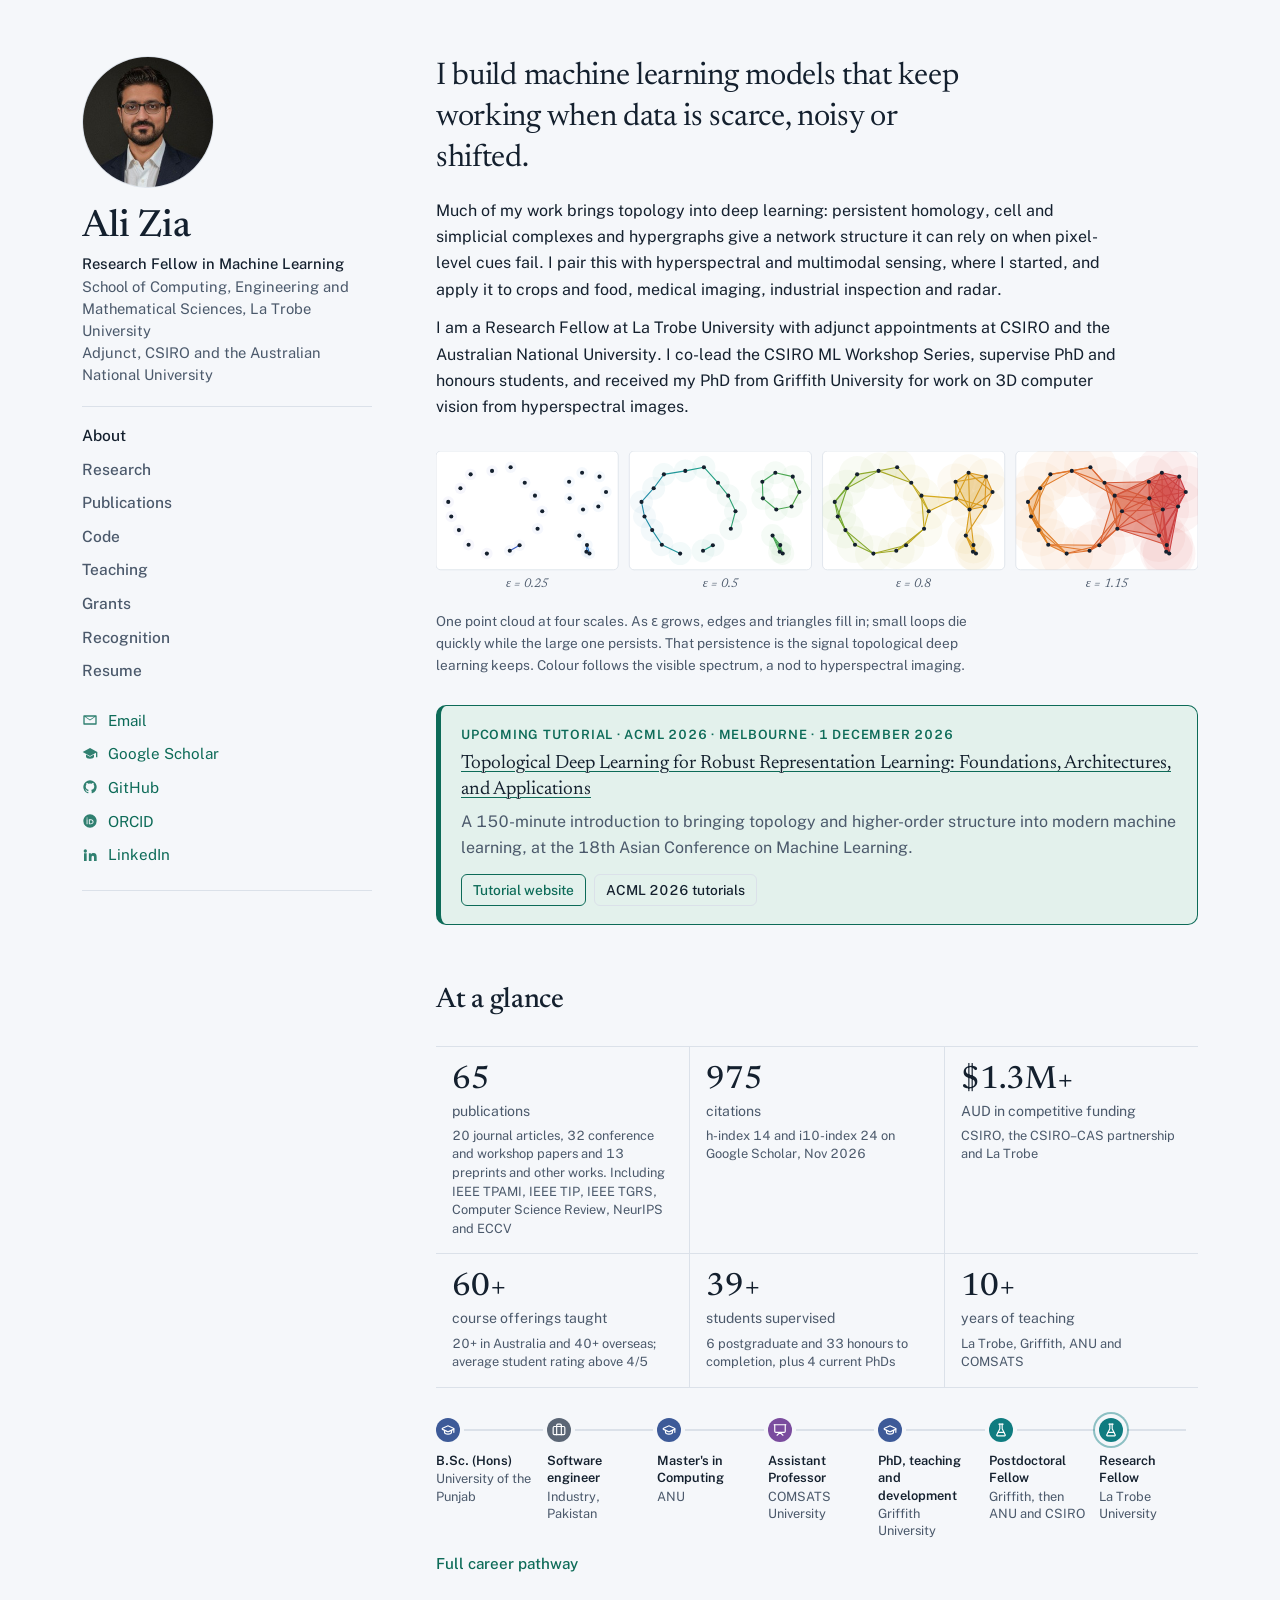
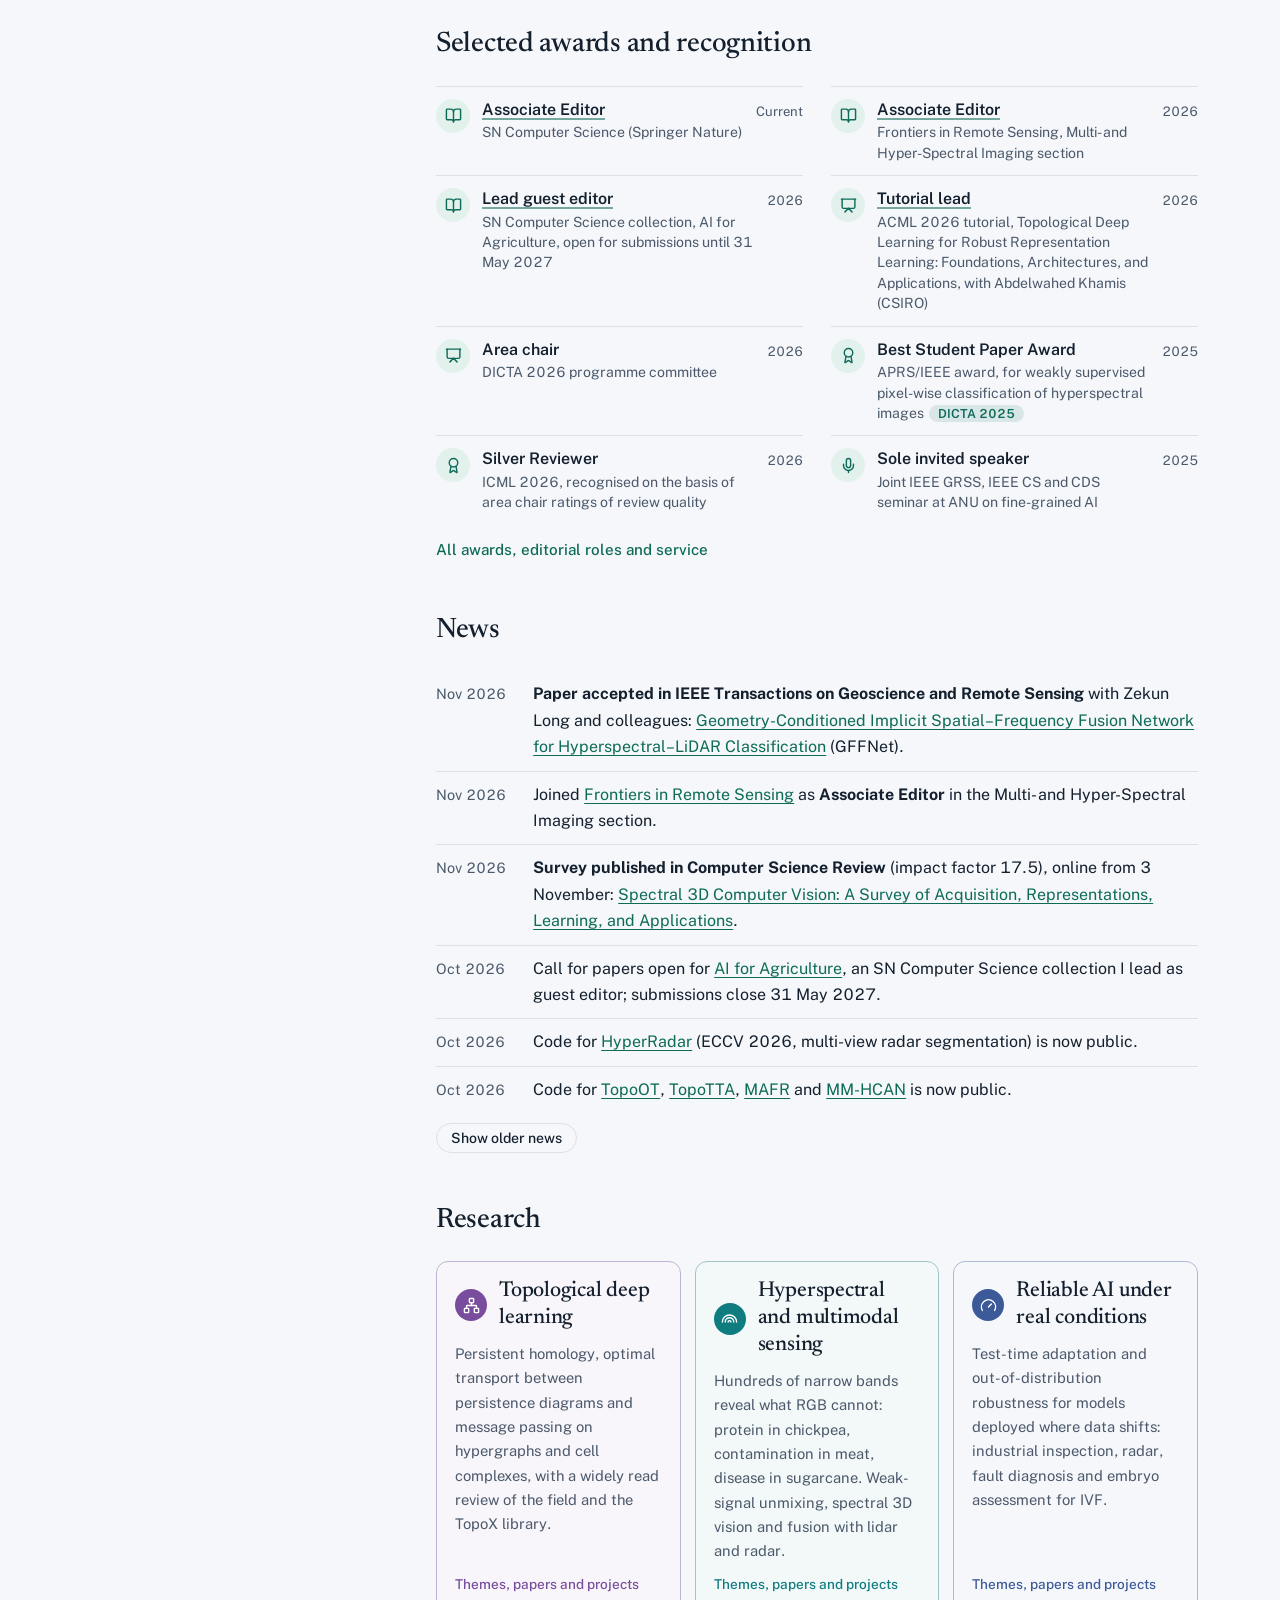
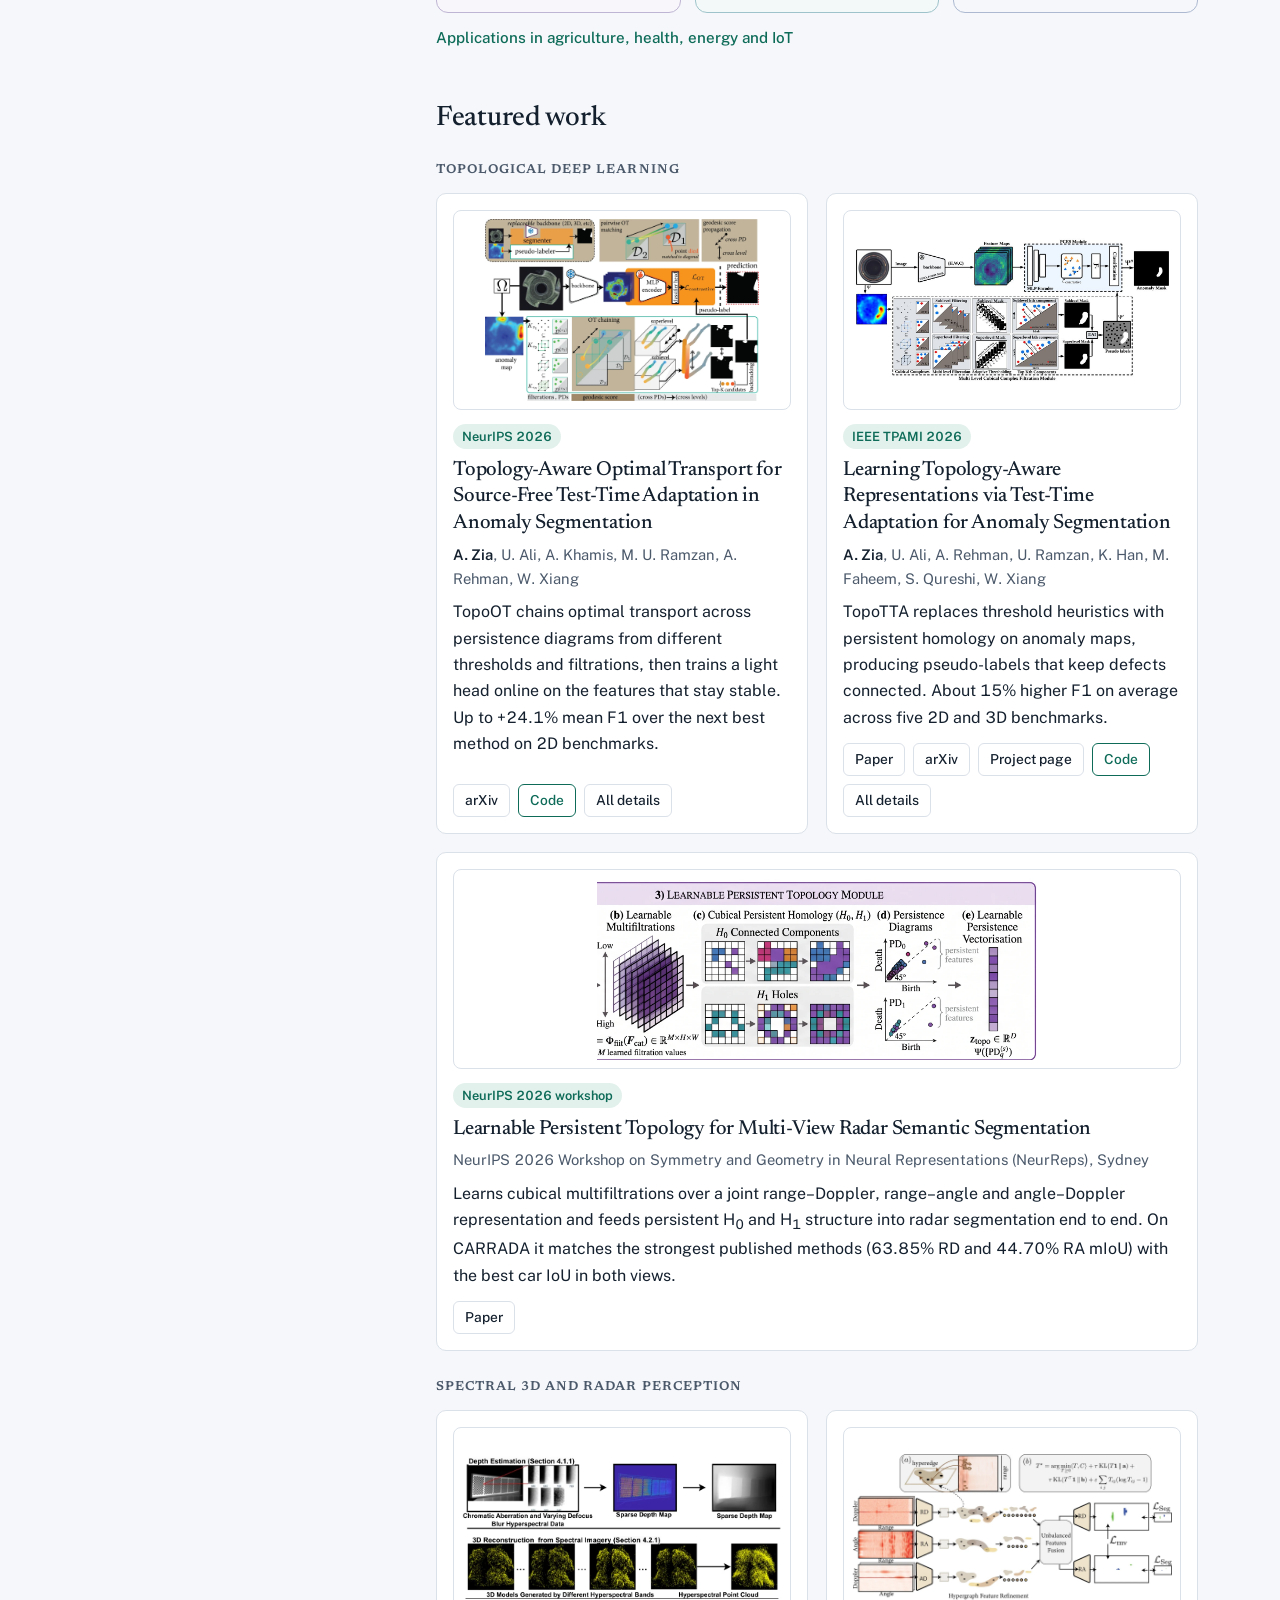
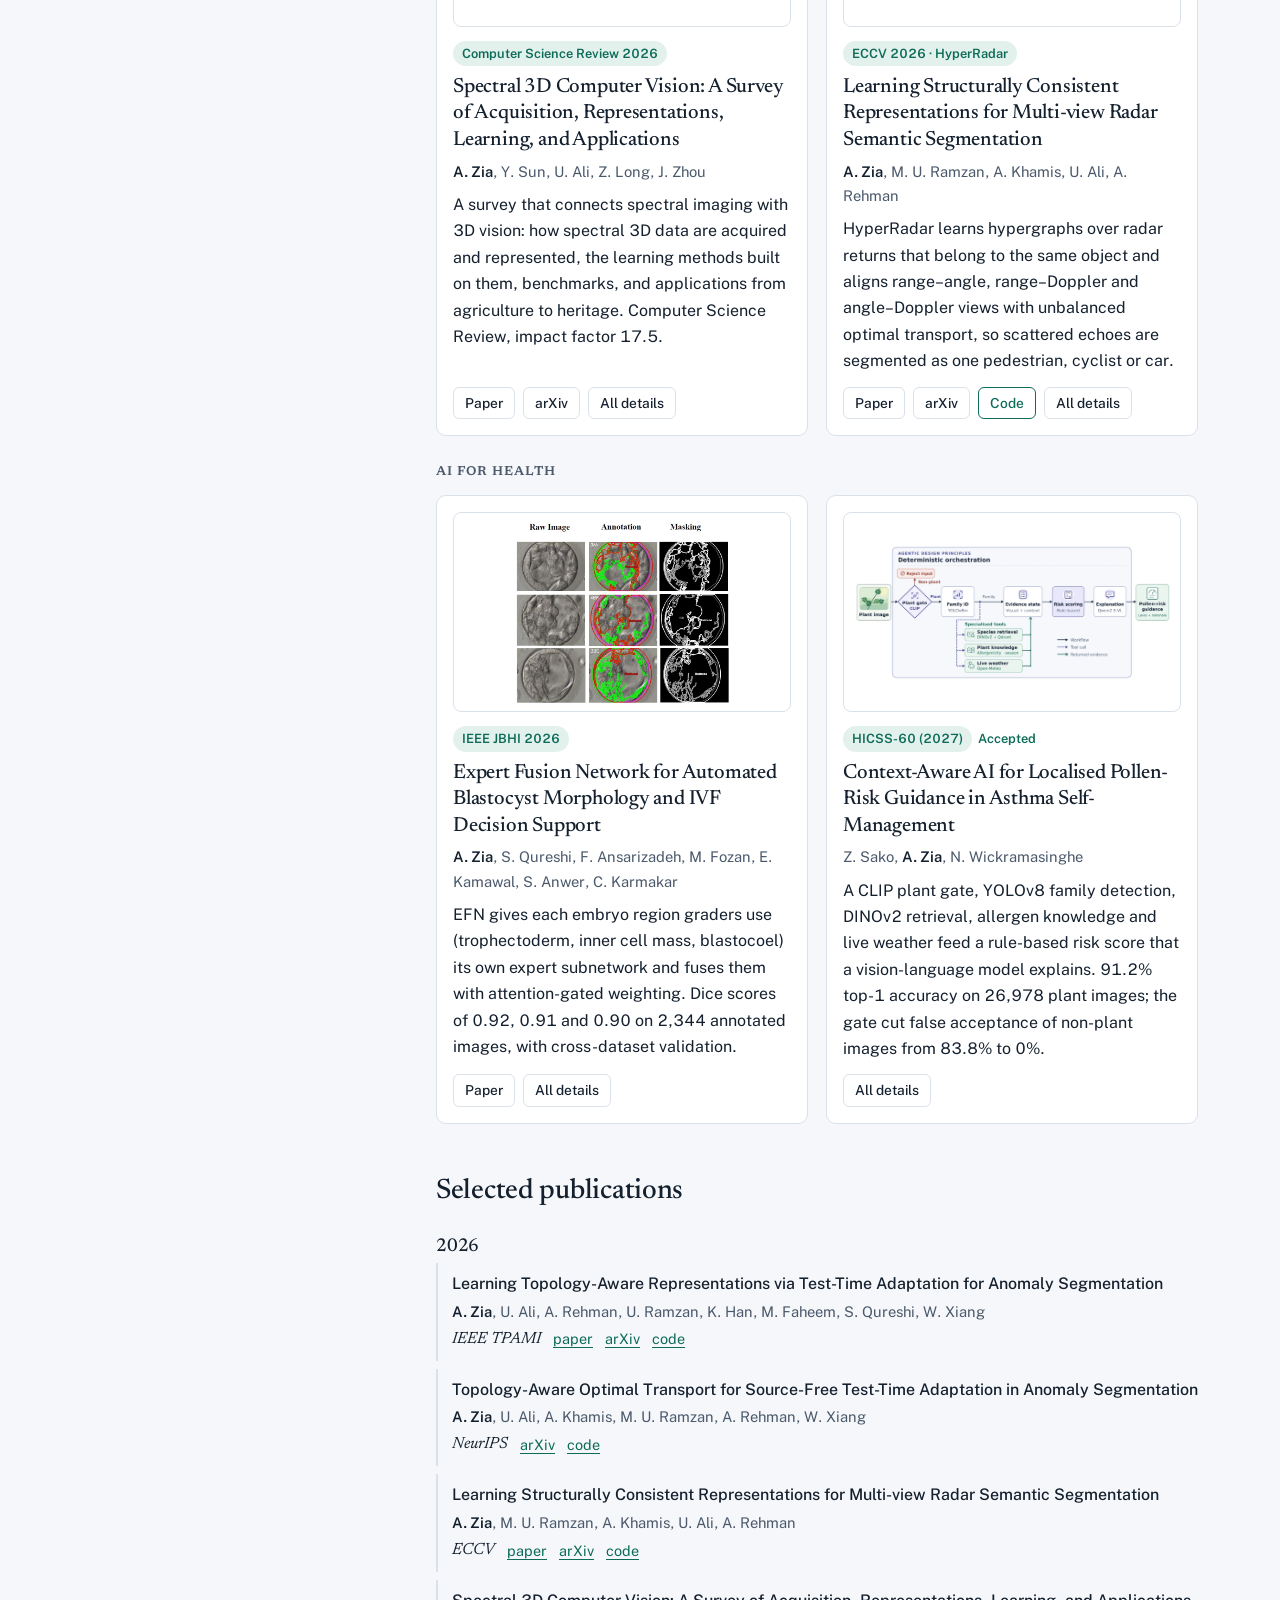
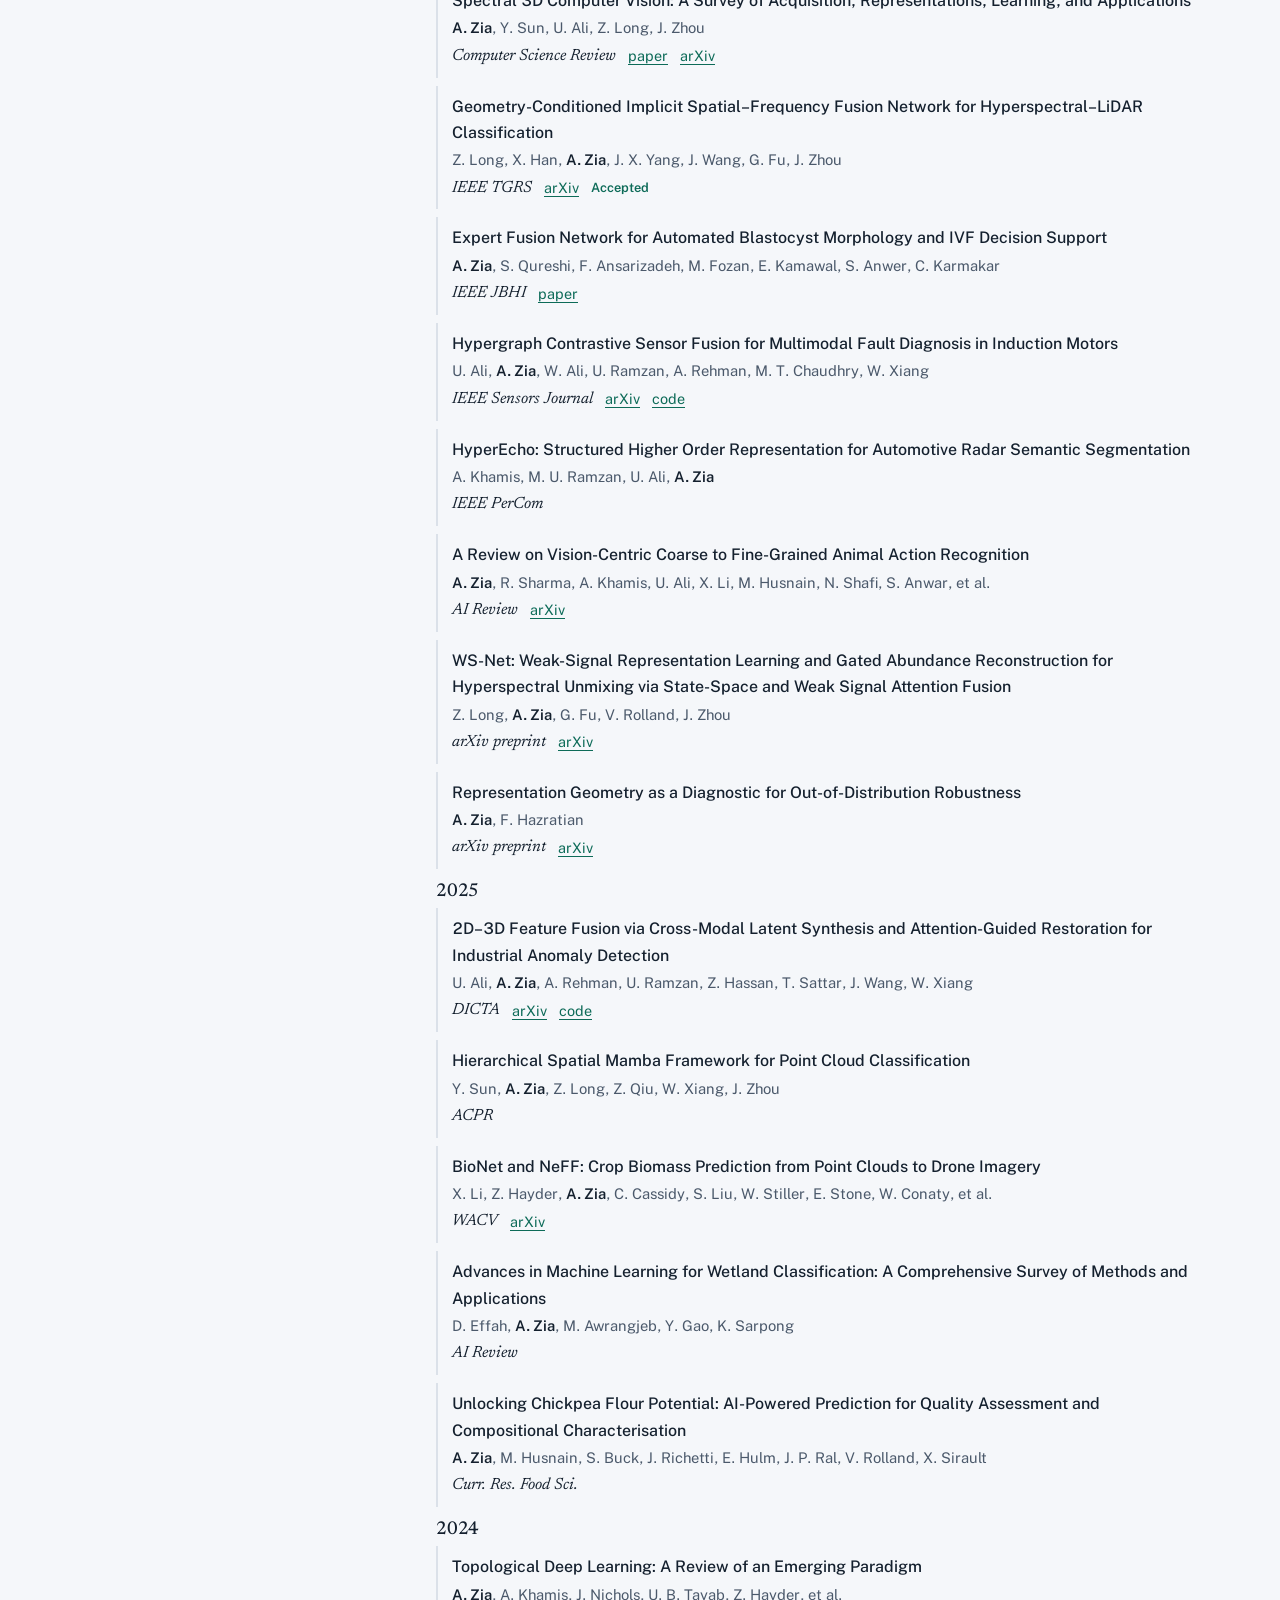
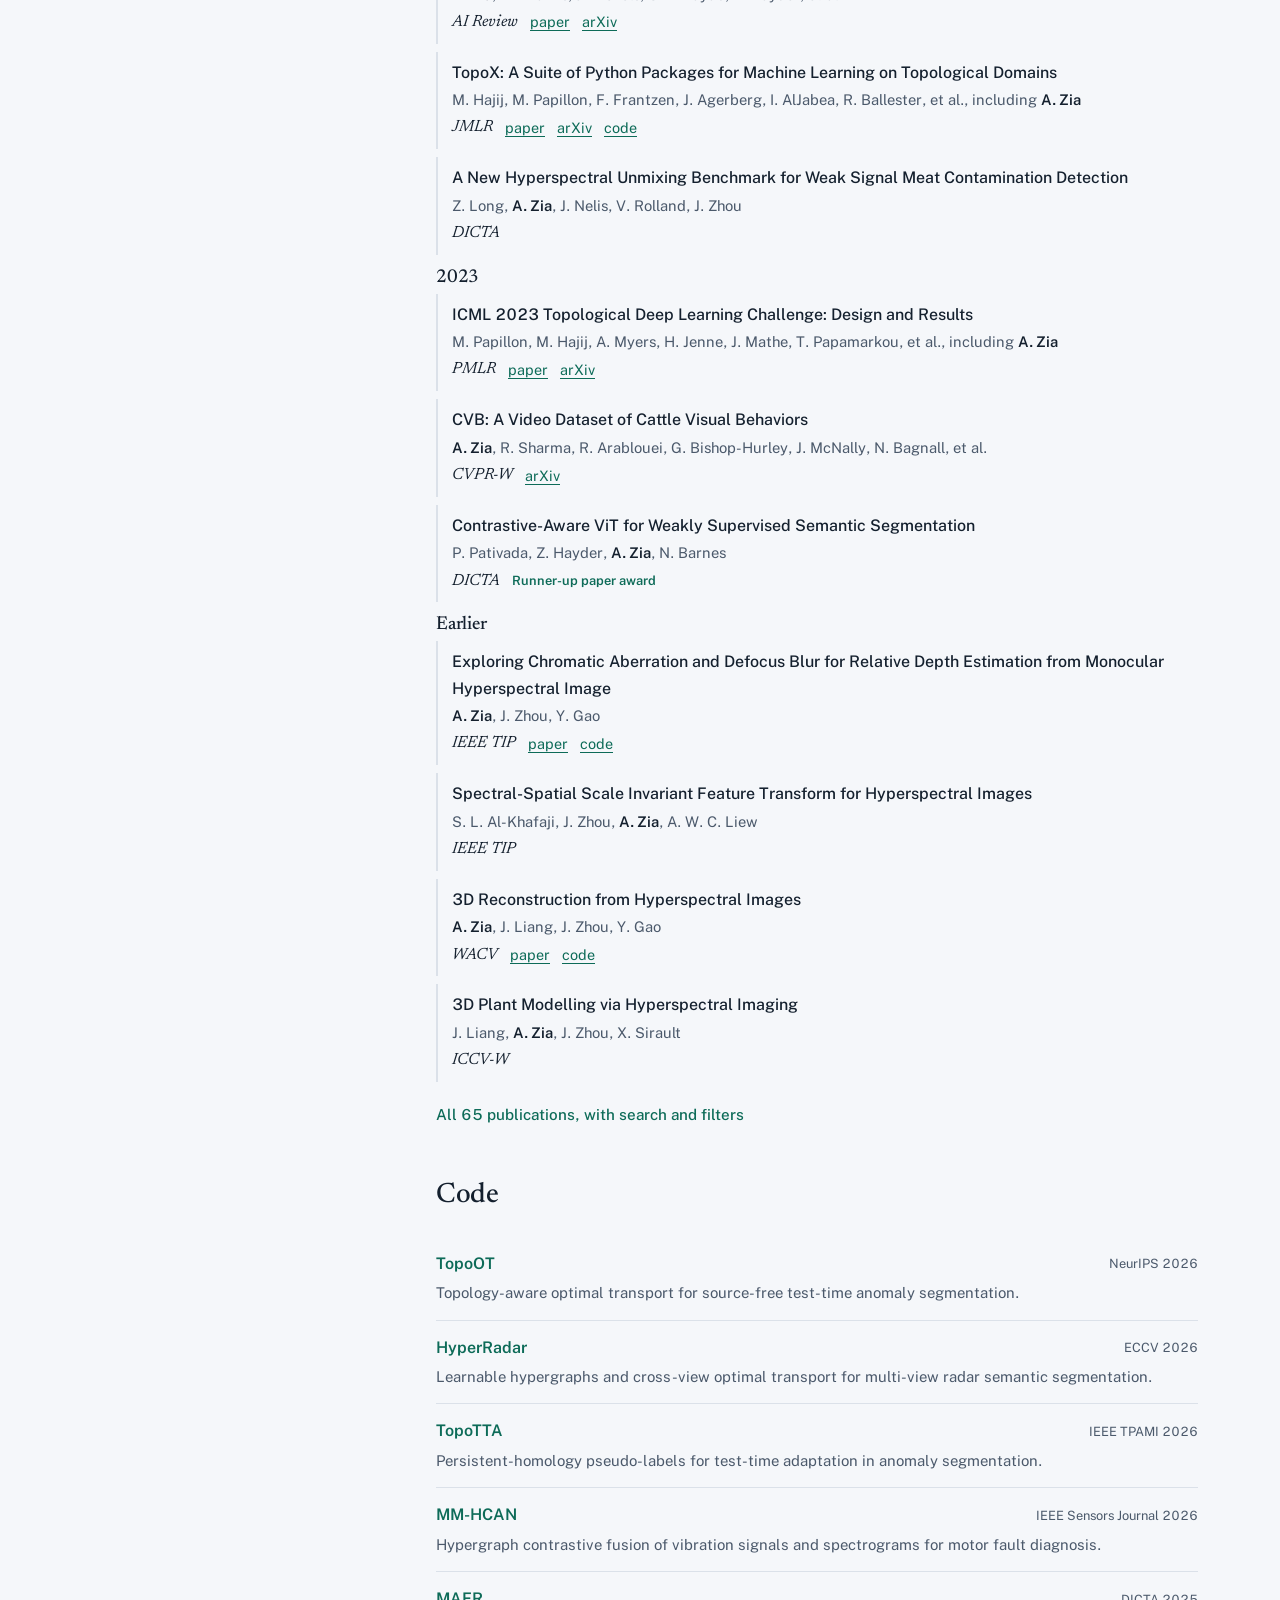
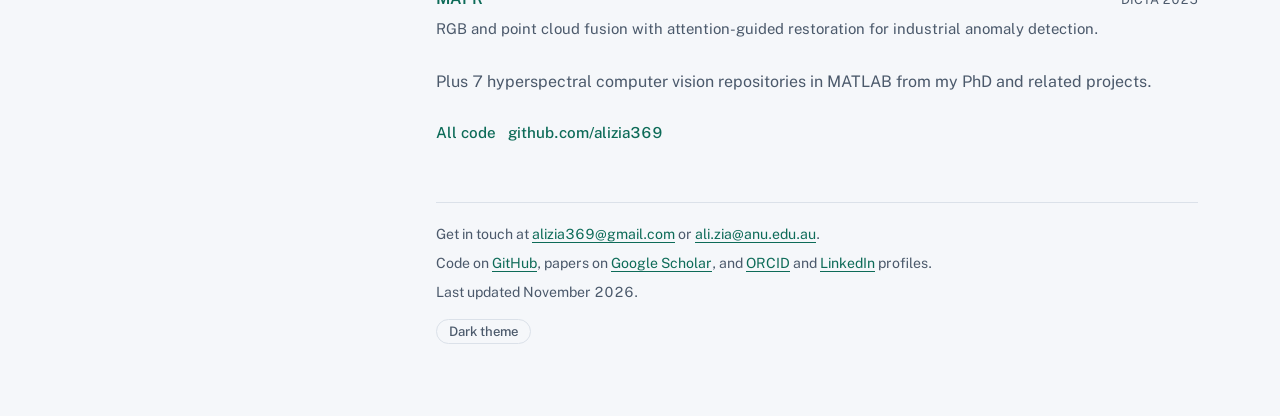
==== commit a1e0e772: "Update Google Scholar figures" ====
--- a/index.html
+++ b/index.html
@@ -31,7 +31,7 @@
     <nav aria-label="Site"><ul class="menu"><li><a href="/" aria-current="page">About</a></li><li><a href="/research/">Research</a></li><li><a href="/publications/">Publications</a></li><li><a href="/code/">Code</a></li><li><a href="/teaching/">Teaching</a></li><li><a href="/grants/">Grants</a></li><li><a href="/recognition/">Recognition</a></li><li><a href="/resume/">Resume</a></li></ul></nav>
     <ul class="links"><li><a href="mailto:alizia369@gmail.com"><svg viewBox="0 0 24 24" aria-hidden="true"><path d="M3 5h18a1 1 0 0 1 1 1v12a1 1 0 0 1-1 1H3a1 1 0 0 1-1-1V6a1 1 0 0 1 1-1Zm1 2.3V17h16V7.3l-8 5.4-8-5.4ZM5.6 7 12 11.3 18.4 7H5.6Z"/></svg>Email</a></li><li><a href="https://scholar.google.com/citations?user=BVBJ06QAAAAJ"><svg viewBox="0 0 24 24" aria-hidden="true"><path d="M12 3 1 9l11 6 9-4.9V17h2V9L12 3Zm-6 9.7V16c0 1.7 2.7 3 6 3s6-1.3 6-3v-3.3l-6 3.3-6-3.3Z"/></svg>Google Scholar</a></li><li><a href="https://github.com/alizia369"><svg viewBox="0 0 24 24" aria-hidden="true"><path d="M12 2a10 10 0 0 0-3.2 19.5c.5.1.7-.2.7-.5v-1.7c-2.8.6-3.4-1.3-3.4-1.3-.5-1.2-1.1-1.5-1.1-1.5-.9-.6.1-.6.1-.6 1 .1 1.5 1 1.5 1 .9 1.6 2.4 1.1 3 .9.1-.7.4-1.1.6-1.4-2.2-.3-4.6-1.1-4.6-5a3.9 3.9 0 0 1 1-2.7 3.6 3.6 0 0 1 .1-2.7s.8-.3 2.8 1a9.6 9.6 0 0 1 5 0c1.9-1.3 2.8-1 2.8-1 .5 1.4.2 2.4.1 2.7a3.9 3.9 0 0 1 1 2.7c0 3.9-2.3 4.7-4.6 5 .4.3.7.9.7 1.9V21c0 .3.2.6.7.5A10 10 0 0 0 12 2Z"/></svg>GitHub</a></li><li><a href="https://orcid.org/0000-0003-4819-6666"><svg viewBox="0 0 24 24" aria-hidden="true"><path d="M12 2a10 10 0 1 0 0 20 10 10 0 0 0 0-20ZM8.3 17H6.9V9.4h1.4V17Zm-.7-8.6a.9.9 0 1 1 0-1.8.9.9 0 0 1 0 1.8ZM17.3 13.2c0 2.2-1.6 3.8-4 3.8h-3V9.4h3c2.4 0 4 1.6 4 3.8Zm-1.4 0c0-1.5-1-2.5-2.7-2.5h-1.5v5h1.5c1.7 0 2.7-1 2.7-2.5Z"/></svg>ORCID</a></li><li><a href="https://www.linkedin.com/in/ali-zia-0411b123/"><svg viewBox="0 0 24 24" aria-hidden="true"><path d="M4.98 3.5a2.5 2.5 0 1 1 0 5 2.5 2.5 0 0 1 0-5ZM3 9.5h4V21H3V9.5Zm6.5 0h3.8v1.6h.1c.5-1 1.8-2 3.8-2 4 0 4.8 2.6 4.8 6V21h-4v-5.2c0-1.2 0-2.8-1.7-2.8s-2 1.3-2 2.7V21h-4V9.5Z"/></svg>LinkedIn</a></li></ul>
     <div class="metrics">
-      <p><b>942</b> citations, h-index <b>14</b></p>
+      <p><b>975</b> citations, h-index <b>14</b></p>
       <p>Google Scholar, Nov 2026</p>
     </div>
   </aside>
@@ -623,7 +623,7 @@
 
     <section id="glance" aria-labelledby="glance-h">
       <h2 id="glance-h">At a glance</h2>
-      <div class="tiles t3" role="group" aria-label="Research and teaching in numbers"><div class="tile"><b><span data-count="65" data-decimals="0" data-prefix="" data-suffix="">65</span></b><span class="l">publications</span><span class="d">20 journal articles, 32 conference and workshop papers and 13 preprints and other works. Including IEEE TPAMI, IEEE TIP, IEEE TGRS, Computer Science Review, NeurIPS and ECCV</span></div><div class="tile"><b><span data-count="942" data-decimals="0" data-prefix="" data-suffix="">942</span></b><span class="l">citations</span><span class="d">h-index 14 and i10-index 23 on Google Scholar, Nov 2026</span></div><div class="tile"><b><span data-count="1.3" data-decimals="1" data-prefix="$" data-suffix="M+">$1.3M+</span></b><span class="l">AUD in competitive funding</span><span class="d">CSIRO, the CSIRO–CAS partnership and La Trobe</span></div><div class="tile"><b><span data-count="60" data-decimals="0" data-prefix="" data-suffix="+">60+</span></b><span class="l">course offerings taught</span><span class="d">20+ in Australia and 40+ overseas; average student rating above 4/5</span></div><div class="tile"><b><span data-count="39" data-decimals="0" data-prefix="" data-suffix="+">39+</span></b><span class="l">students supervised</span><span class="d">6 postgraduate and 33 honours to completion, plus 4 current PhDs</span></div><div class="tile"><b><span data-count="10" data-decimals="0" data-prefix="" data-suffix="+">10+</span></b><span class="l">years of teaching</span><span class="d">La Trobe, Griffith, ANU and COMSATS</span></div></div>
+      <div class="tiles t3" role="group" aria-label="Research and teaching in numbers"><div class="tile"><b><span data-count="65" data-decimals="0" data-prefix="" data-suffix="">65</span></b><span class="l">publications</span><span class="d">20 journal articles, 32 conference and workshop papers and 13 preprints and other works. Including IEEE TPAMI, IEEE TIP, IEEE TGRS, Computer Science Review, NeurIPS and ECCV</span></div><div class="tile"><b><span data-count="975" data-decimals="0" data-prefix="" data-suffix="">975</span></b><span class="l">citations</span><span class="d">h-index 14 and i10-index 24 on Google Scholar, Nov 2026</span></div><div class="tile"><b><span data-count="1.3" data-decimals="1" data-prefix="$" data-suffix="M+">$1.3M+</span></b><span class="l">AUD in competitive funding</span><span class="d">CSIRO, the CSIRO–CAS partnership and La Trobe</span></div><div class="tile"><b><span data-count="60" data-decimals="0" data-prefix="" data-suffix="+">60+</span></b><span class="l">course offerings taught</span><span class="d">20+ in Australia and 40+ overseas; average student rating above 4/5</span></div><div class="tile"><b><span data-count="39" data-decimals="0" data-prefix="" data-suffix="+">39+</span></b><span class="l">students supervised</span><span class="d">6 postgraduate and 33 honours to completion, plus 4 current PhDs</span></div><div class="tile"><b><span data-count="10" data-decimals="0" data-prefix="" data-suffix="+">10+</span></b><span class="l">years of teaching</span><span class="d">La Trobe, Griffith, ANU and COMSATS</span></div></div>
       <div class="mini-path" data-reveal><ol class="milestones" aria-label="Career milestones"><li data-cat="edu" style="--i:0"><span class="badge"><svg aria-hidden="true" focusable="false" stroke="currentColor" fill="none" stroke-width="2" viewBox="0 0 24 24" stroke-linecap="round" stroke-linejoin="round" xmlns="http://www.w3.org/2000/svg"><path d="M21.42 10.922a1 1 0 0 0-.019-1.838L12.83 5.18a2 2 0 0 0-1.66 0L2.6 9.08a1 1 0 0 0 0 1.832l8.57 3.908a2 2 0 0 0 1.66 0z"></path><path d="M22 10v6"></path><path d="M6 12.5V16a6 3 0 0 0 12 0v-3.5"></path></svg><span class="sr">Education</span></span><span class="r">B.Sc. (Hons)</span><span class="o">University of the Punjab</span></li><li data-cat="ind" style="--i:1"><span class="badge"><svg aria-hidden="true" focusable="false" stroke="currentColor" fill="none" stroke-width="2" viewBox="0 0 24 24" stroke-linecap="round" stroke-linejoin="round" xmlns="http://www.w3.org/2000/svg"><path d="M16 20V4a2 2 0 0 0-2-2h-4a2 2 0 0 0-2 2v16"></path><rect width="20" height="14" x="2" y="6" rx="2"></rect></svg><span class="sr">Industry</span></span><span class="r">Software engineer</span><span class="o">Industry, Pakistan</span></li><li data-cat="edu" style="--i:2"><span class="badge"><svg aria-hidden="true" focusable="false" stroke="currentColor" fill="none" stroke-width="2" viewBox="0 0 24 24" stroke-linecap="round" stroke-linejoin="round" xmlns="http://www.w3.org/2000/svg"><path d="M21.42 10.922a1 1 0 0 0-.019-1.838L12.83 5.18a2 2 0 0 0-1.66 0L2.6 9.08a1 1 0 0 0 0 1.832l8.57 3.908a2 2 0 0 0 1.66 0z"></path><path d="M22 10v6"></path><path d="M6 12.5V16a6 3 0 0 0 12 0v-3.5"></path></svg><span class="sr">Education</span></span><span class="r">Master&#x27;s in Computing</span><span class="o">ANU</span></li><li data-cat="acad" style="--i:3"><span class="badge"><svg aria-hidden="true" focusable="false" stroke="currentColor" fill="none" stroke-width="2" viewBox="0 0 24 24" stroke-linecap="round" stroke-linejoin="round" xmlns="http://www.w3.org/2000/svg"><path d="M2 3h20"></path><path d="M21 3v11a2 2 0 0 1-2 2H5a2 2 0 0 1-2-2V3"></path><path d="m7 21 5-5 5 5"></path></svg><span class="sr">Academic and teaching</span></span><span class="r">Assistant Professor</span><span class="o">COMSATS University</span></li><li data-cat="edu" style="--i:4"><span class="badge"><svg aria-hidden="true" focusable="false" stroke="currentColor" fill="none" stroke-width="2" viewBox="0 0 24 24" stroke-linecap="round" stroke-linejoin="round" xmlns="http://www.w3.org/2000/svg"><path d="M21.42 10.922a1 1 0 0 0-.019-1.838L12.83 5.18a2 2 0 0 0-1.66 0L2.6 9.08a1 1 0 0 0 0 1.832l8.57 3.908a2 2 0 0 0 1.66 0z"></path><path d="M22 10v6"></path><path d="M6 12.5V16a6 3 0 0 0 12 0v-3.5"></path></svg><span class="sr">Education</span></span><span class="r">PhD, teaching and development</span><span class="o">Griffith University</span></li><li data-cat="res" style="--i:5"><span class="badge"><svg aria-hidden="true" focusable="false" stroke="currentColor" fill="none" stroke-width="2" viewBox="0 0 24 24" stroke-linecap="round" stroke-linejoin="round" xmlns="http://www.w3.org/2000/svg"><path d="M10 2v7.527a2 2 0 0 1-.211.896L4.72 20.55a1 1 0 0 0 .9 1.45h12.76a1 1 0 0 0 .9-1.45l-5.069-10.127A2 2 0 0 1 14 9.527V2"></path><path d="M8.5 2h7"></path><path d="M7 16h10"></path></svg><span class="sr">Industry and academic research</span></span><span class="r">Postdoctoral Fellow</span><span class="o">Griffith, then ANU and CSIRO</span></li><li data-cat="res" class="current" style="--i:6"><span class="badge"><svg aria-hidden="true" focusable="false" stroke="currentColor" fill="none" stroke-width="2" viewBox="0 0 24 24" stroke-linecap="round" stroke-linejoin="round" xmlns="http://www.w3.org/2000/svg"><path d="M10 2v7.527a2 2 0 0 1-.211.896L4.72 20.55a1 1 0 0 0 .9 1.45h12.76a1 1 0 0 0 .9-1.45l-5.069-10.127A2 2 0 0 1 14 9.527V2"></path><path d="M8.5 2h7"></path><path d="M7 16h10"></path></svg><span class="sr">Industry and academic research</span></span><span class="r">Research Fellow<span class="sr">(current role)</span></span><span class="o">La Trobe University</span></li></ol></div>
       <a class="more-link" href="/resume/#pathway">Full career pathway</a>
     </section>
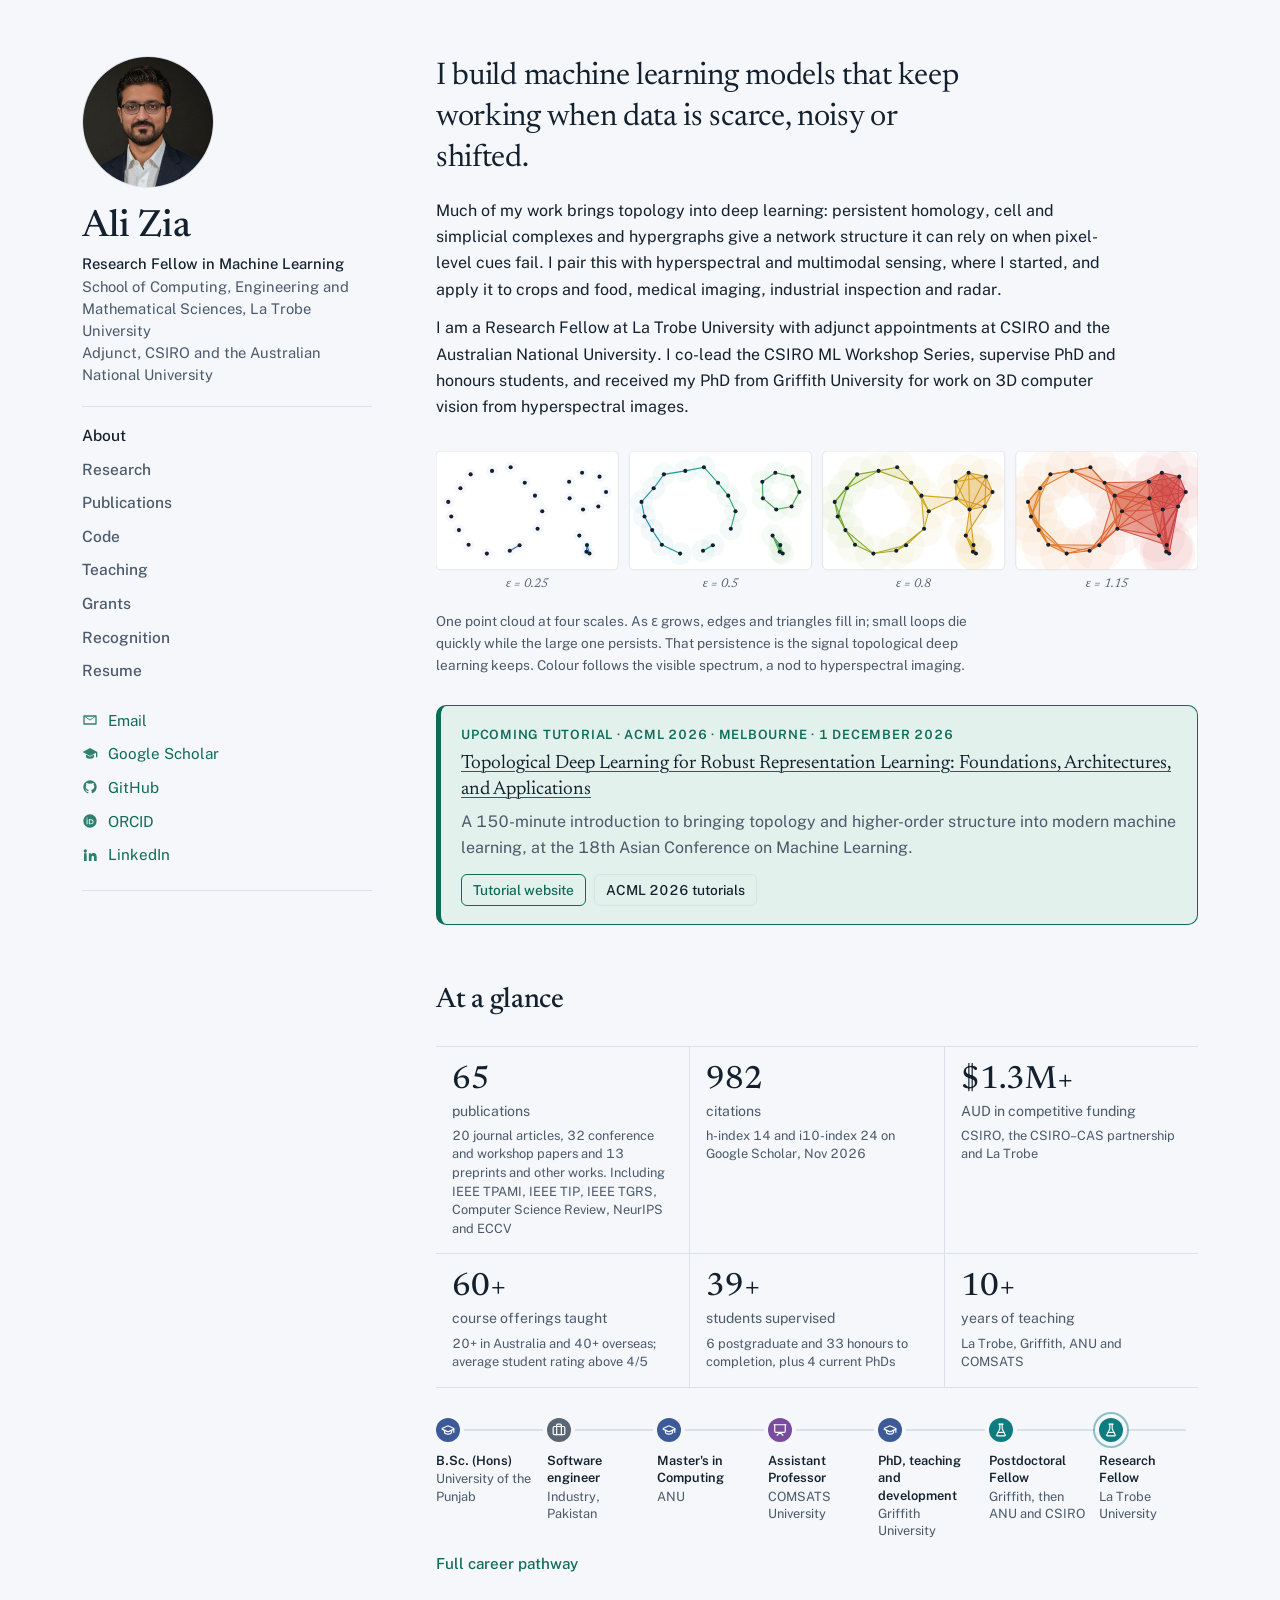
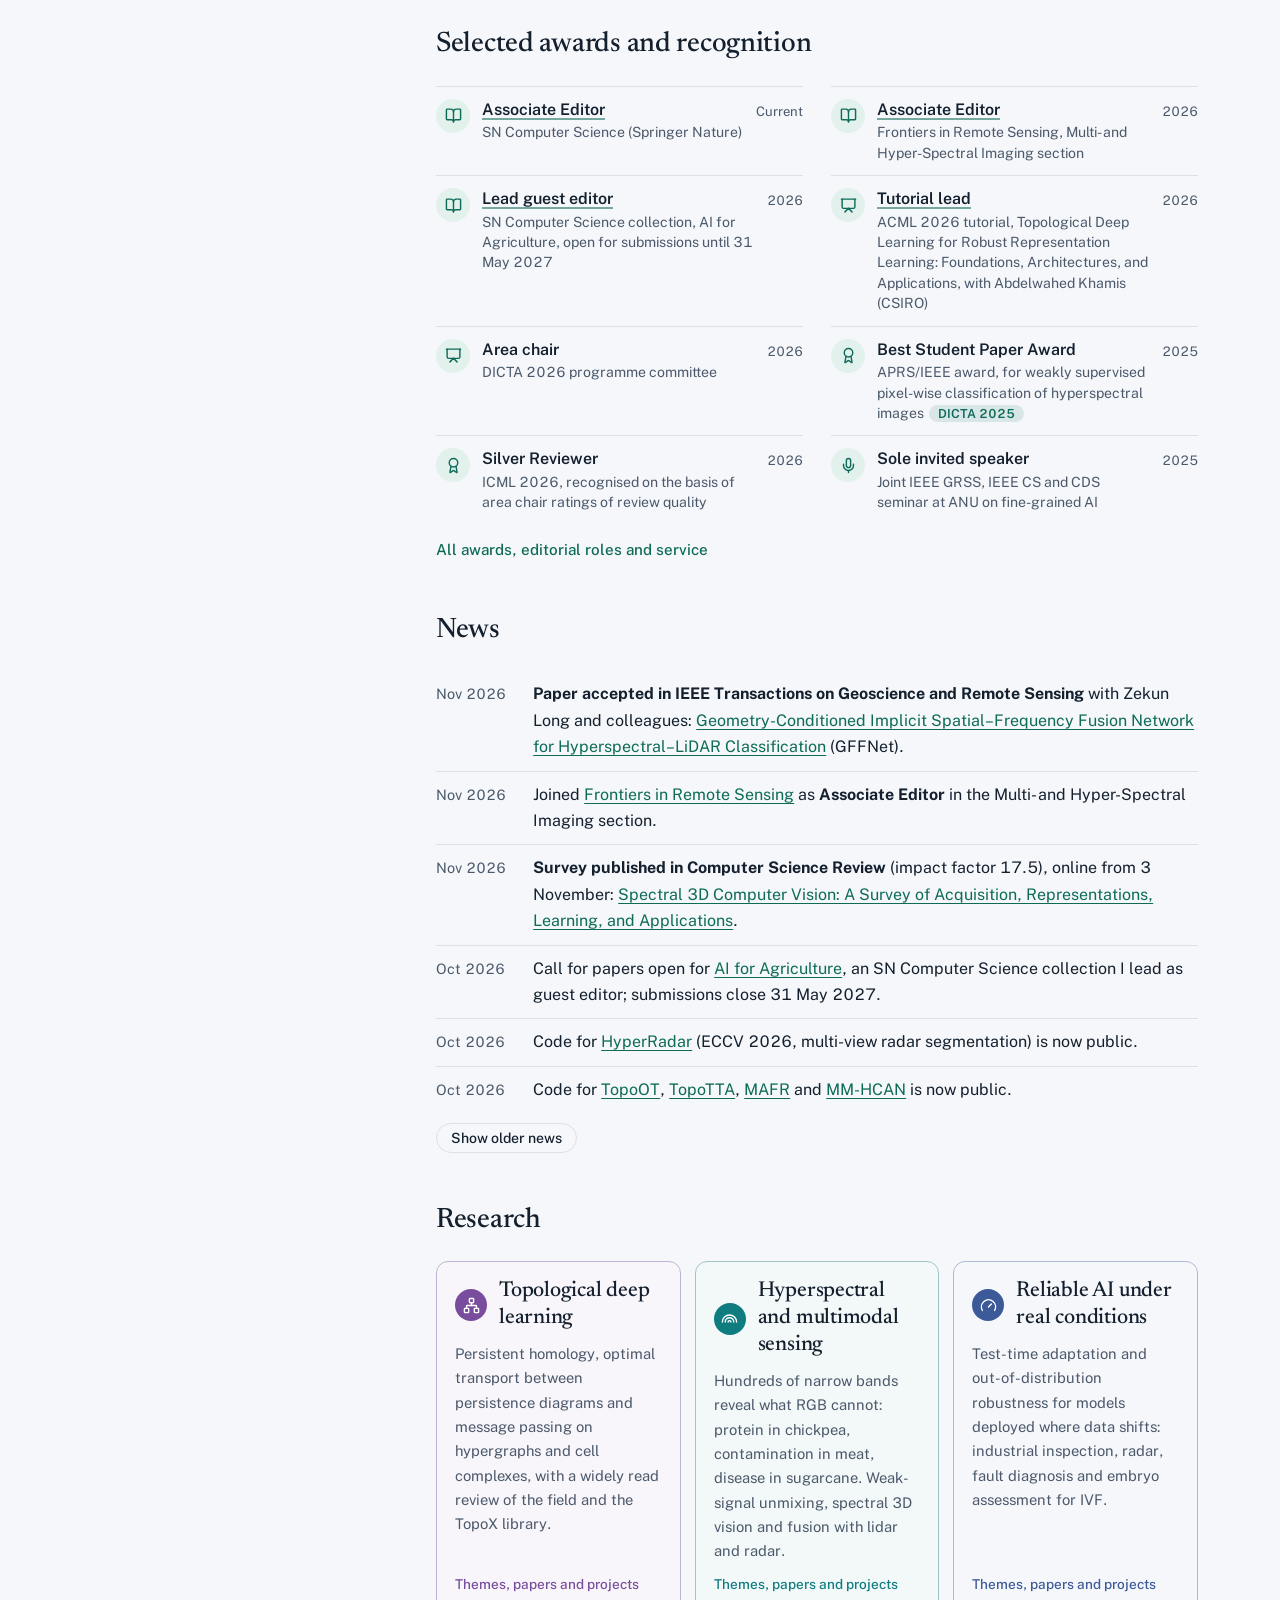
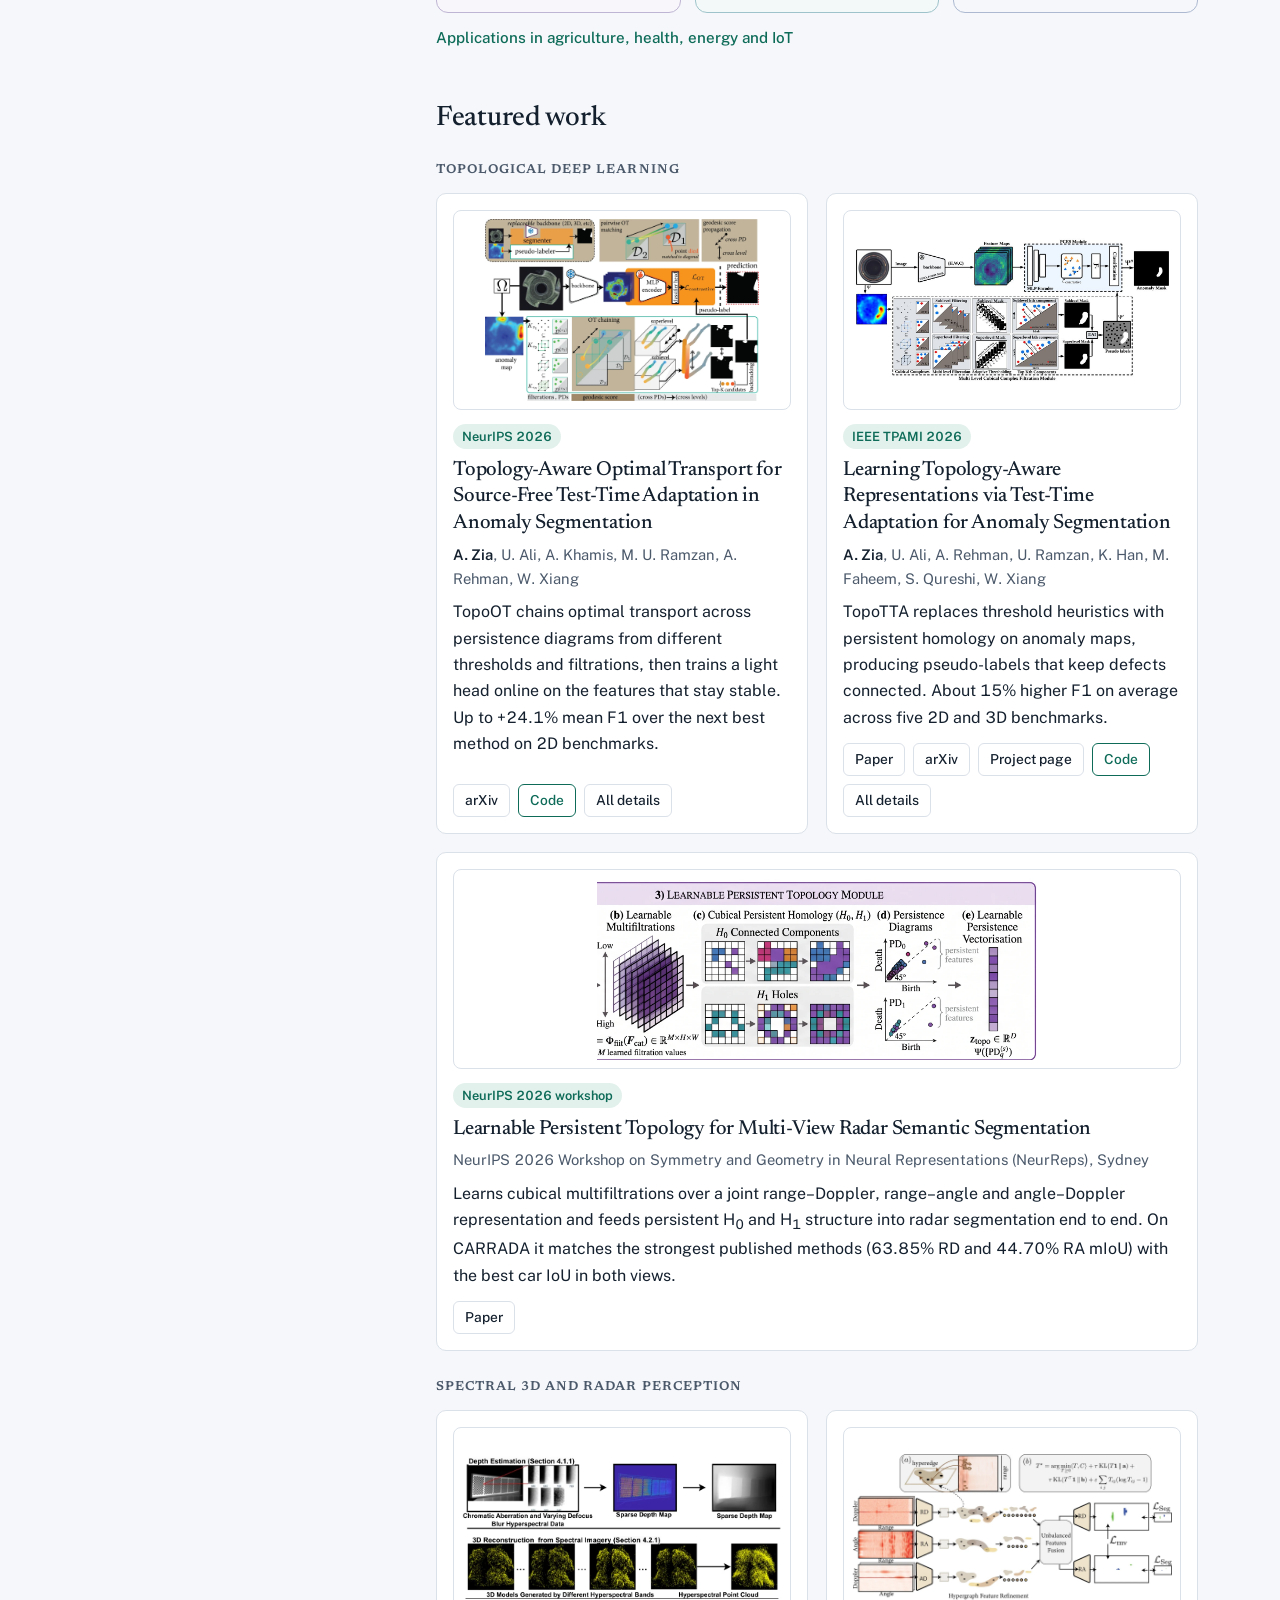
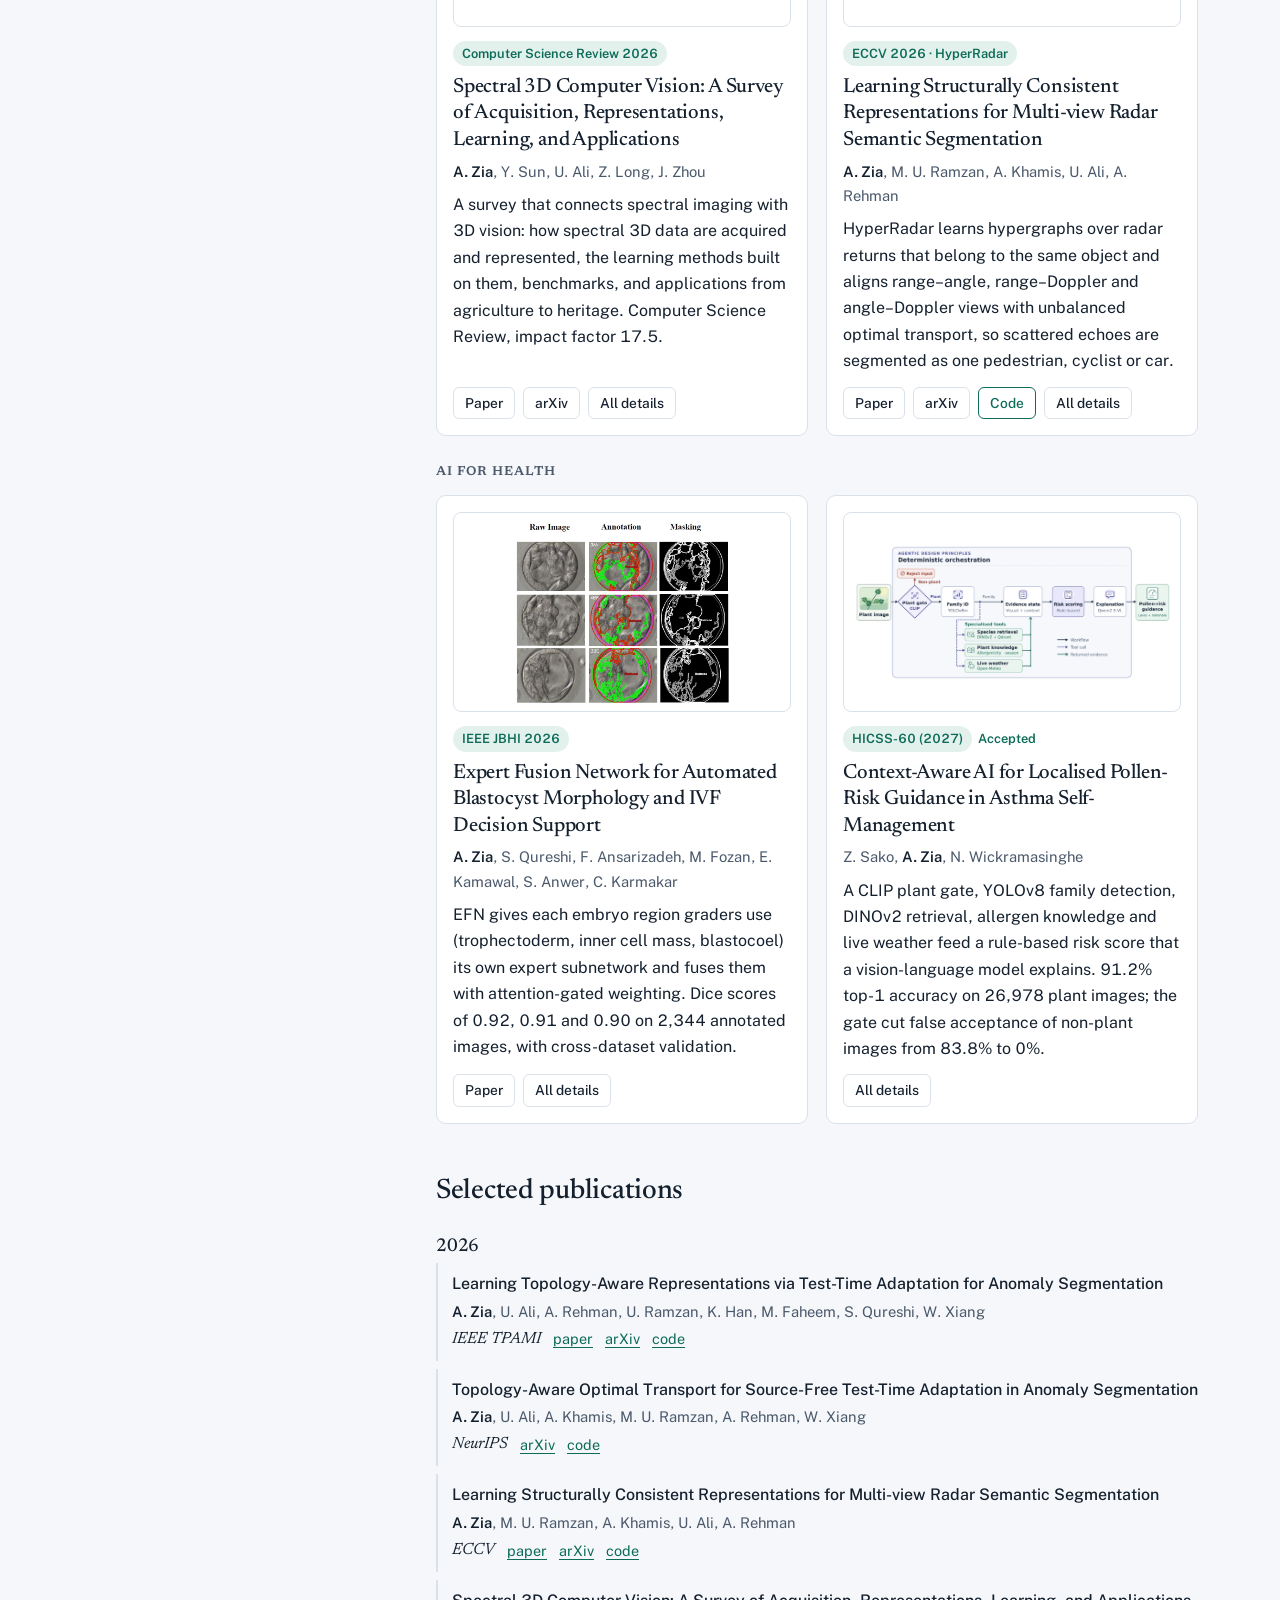
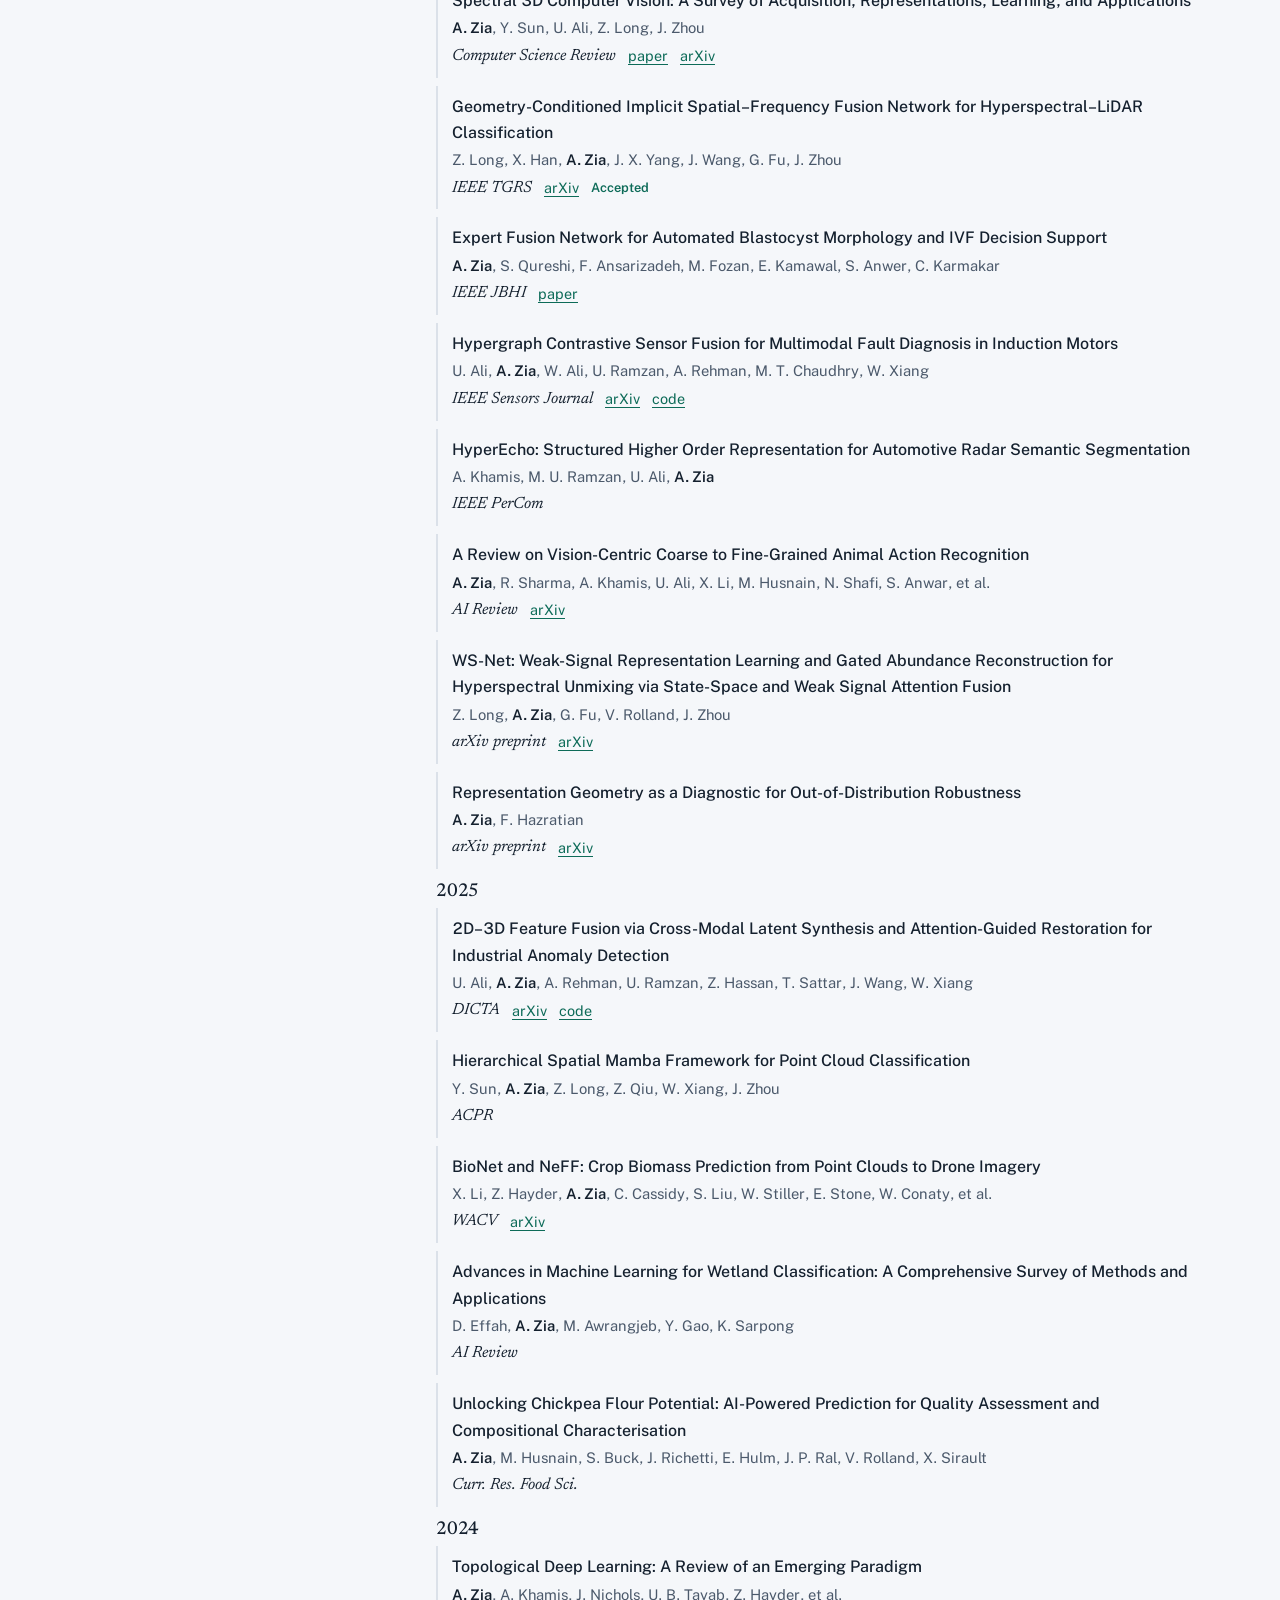
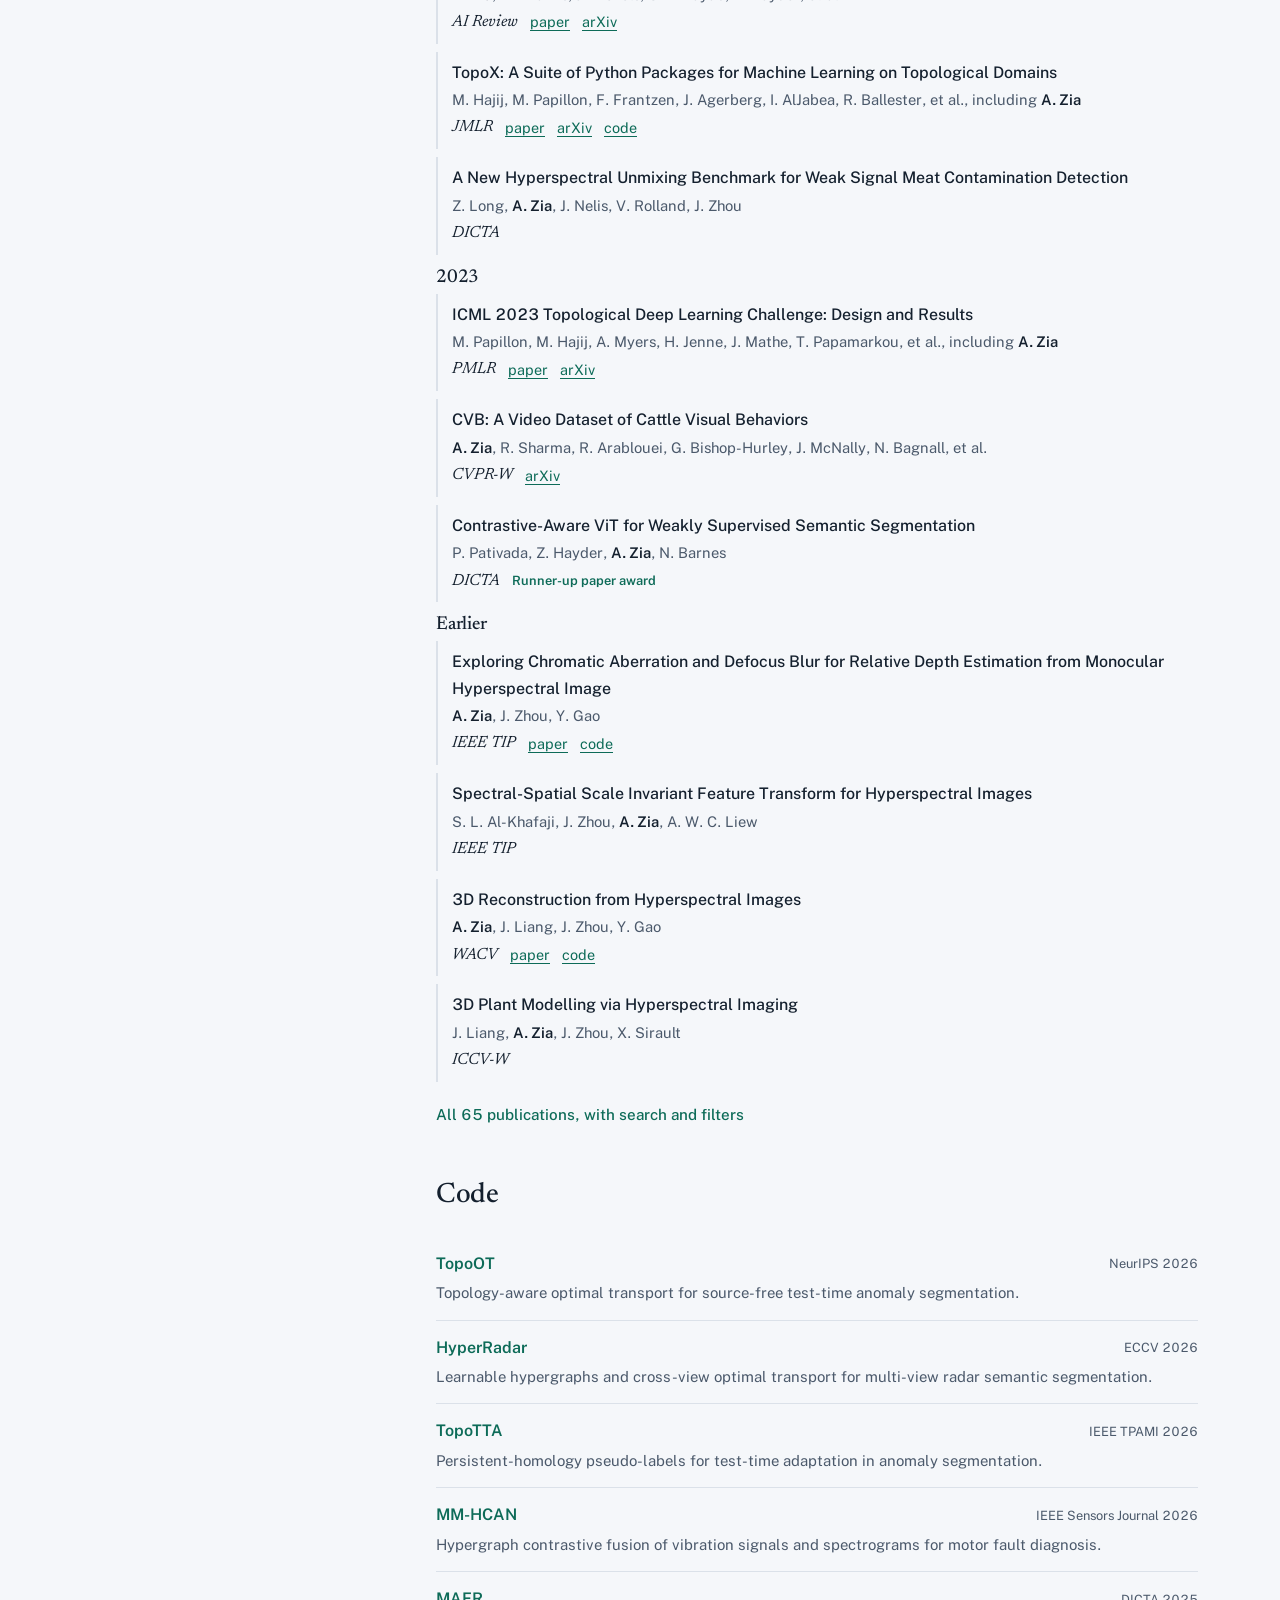
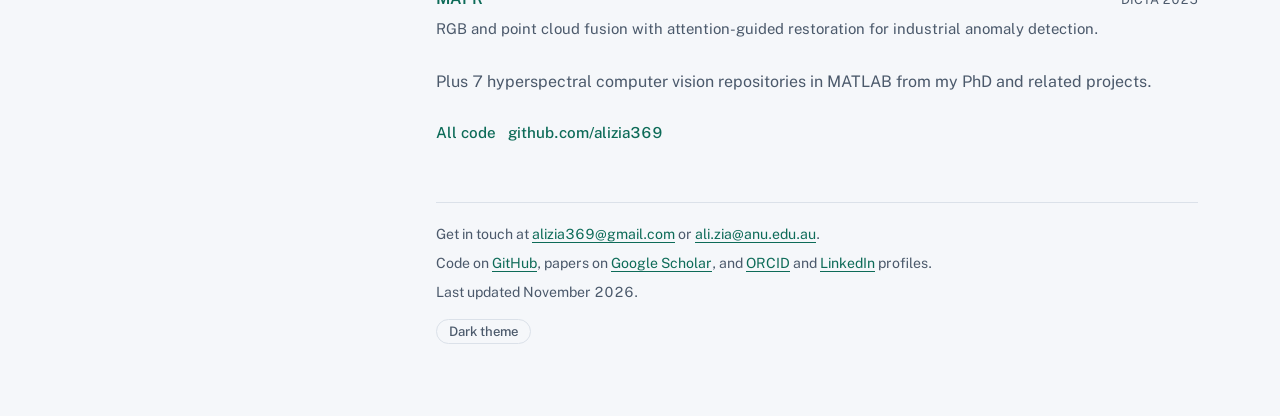
==== commit 4240b3b4: "Update Google Scholar figures: 982 citations, h-index 14, i10-index 24 Co-Authored-By: Claude Opus 5" ====
--- a/index.html
+++ b/index.html
@@ -31,7 +31,7 @@
     <nav aria-label="Site"><ul class="menu"><li><a href="/" aria-current="page">About</a></li><li><a href="/research/">Research</a></li><li><a href="/publications/">Publications</a></li><li><a href="/code/">Code</a></li><li><a href="/teaching/">Teaching</a></li><li><a href="/grants/">Grants</a></li><li><a href="/recognition/">Recognition</a></li><li><a href="/resume/">Resume</a></li></ul></nav>
     <ul class="links"><li><a href="mailto:alizia369@gmail.com"><svg viewBox="0 0 24 24" aria-hidden="true"><path d="M3 5h18a1 1 0 0 1 1 1v12a1 1 0 0 1-1 1H3a1 1 0 0 1-1-1V6a1 1 0 0 1 1-1Zm1 2.3V17h16V7.3l-8 5.4-8-5.4ZM5.6 7 12 11.3 18.4 7H5.6Z"/></svg>Email</a></li><li><a href="https://scholar.google.com/citations?user=BVBJ06QAAAAJ"><svg viewBox="0 0 24 24" aria-hidden="true"><path d="M12 3 1 9l11 6 9-4.9V17h2V9L12 3Zm-6 9.7V16c0 1.7 2.7 3 6 3s6-1.3 6-3v-3.3l-6 3.3-6-3.3Z"/></svg>Google Scholar</a></li><li><a href="https://github.com/alizia369"><svg viewBox="0 0 24 24" aria-hidden="true"><path d="M12 2a10 10 0 0 0-3.2 19.5c.5.1.7-.2.7-.5v-1.7c-2.8.6-3.4-1.3-3.4-1.3-.5-1.2-1.1-1.5-1.1-1.5-.9-.6.1-.6.1-.6 1 .1 1.5 1 1.5 1 .9 1.6 2.4 1.1 3 .9.1-.7.4-1.1.6-1.4-2.2-.3-4.6-1.1-4.6-5a3.9 3.9 0 0 1 1-2.7 3.6 3.6 0 0 1 .1-2.7s.8-.3 2.8 1a9.6 9.6 0 0 1 5 0c1.9-1.3 2.8-1 2.8-1 .5 1.4.2 2.4.1 2.7a3.9 3.9 0 0 1 1 2.7c0 3.9-2.3 4.7-4.6 5 .4.3.7.9.7 1.9V21c0 .3.2.6.7.5A10 10 0 0 0 12 2Z"/></svg>GitHub</a></li><li><a href="https://orcid.org/0000-0003-4819-6666"><svg viewBox="0 0 24 24" aria-hidden="true"><path d="M12 2a10 10 0 1 0 0 20 10 10 0 0 0 0-20ZM8.3 17H6.9V9.4h1.4V17Zm-.7-8.6a.9.9 0 1 1 0-1.8.9.9 0 0 1 0 1.8ZM17.3 13.2c0 2.2-1.6 3.8-4 3.8h-3V9.4h3c2.4 0 4 1.6 4 3.8Zm-1.4 0c0-1.5-1-2.5-2.7-2.5h-1.5v5h1.5c1.7 0 2.7-1 2.7-2.5Z"/></svg>ORCID</a></li><li><a href="https://www.linkedin.com/in/ali-zia-0411b123/"><svg viewBox="0 0 24 24" aria-hidden="true"><path d="M4.98 3.5a2.5 2.5 0 1 1 0 5 2.5 2.5 0 0 1 0-5ZM3 9.5h4V21H3V9.5Zm6.5 0h3.8v1.6h.1c.5-1 1.8-2 3.8-2 4 0 4.8 2.6 4.8 6V21h-4v-5.2c0-1.2 0-2.8-1.7-2.8s-2 1.3-2 2.7V21h-4V9.5Z"/></svg>LinkedIn</a></li></ul>
     <div class="metrics">
-      <p><b>975</b> citations, h-index <b>14</b></p>
+      <p><b>982</b> citations, h-index <b>14</b></p>
       <p>Google Scholar, Nov 2026</p>
     </div>
   </aside>
@@ -623,7 +623,7 @@
 
     <section id="glance" aria-labelledby="glance-h">
       <h2 id="glance-h">At a glance</h2>
-      <div class="tiles t3" role="group" aria-label="Research and teaching in numbers"><div class="tile"><b><span data-count="65" data-decimals="0" data-prefix="" data-suffix="">65</span></b><span class="l">publications</span><span class="d">20 journal articles, 32 conference and workshop papers and 13 preprints and other works. Including IEEE TPAMI, IEEE TIP, IEEE TGRS, Computer Science Review, NeurIPS and ECCV</span></div><div class="tile"><b><span data-count="975" data-decimals="0" data-prefix="" data-suffix="">975</span></b><span class="l">citations</span><span class="d">h-index 14 and i10-index 24 on Google Scholar, Nov 2026</span></div><div class="tile"><b><span data-count="1.3" data-decimals="1" data-prefix="$" data-suffix="M+">$1.3M+</span></b><span class="l">AUD in competitive funding</span><span class="d">CSIRO, the CSIRO–CAS partnership and La Trobe</span></div><div class="tile"><b><span data-count="60" data-decimals="0" data-prefix="" data-suffix="+">60+</span></b><span class="l">course offerings taught</span><span class="d">20+ in Australia and 40+ overseas; average student rating above 4/5</span></div><div class="tile"><b><span data-count="39" data-decimals="0" data-prefix="" data-suffix="+">39+</span></b><span class="l">students supervised</span><span class="d">6 postgraduate and 33 honours to completion, plus 4 current PhDs</span></div><div class="tile"><b><span data-count="10" data-decimals="0" data-prefix="" data-suffix="+">10+</span></b><span class="l">years of teaching</span><span class="d">La Trobe, Griffith, ANU and COMSATS</span></div></div>
+      <div class="tiles t3" role="group" aria-label="Research and teaching in numbers"><div class="tile"><b><span data-count="65" data-decimals="0" data-prefix="" data-suffix="">65</span></b><span class="l">publications</span><span class="d">20 journal articles, 32 conference and workshop papers and 13 preprints and other works. Including IEEE TPAMI, IEEE TIP, IEEE TGRS, Computer Science Review, NeurIPS and ECCV</span></div><div class="tile"><b><span data-count="982" data-decimals="0" data-prefix="" data-suffix="">982</span></b><span class="l">citations</span><span class="d">h-index 14 and i10-index 24 on Google Scholar, Nov 2026</span></div><div class="tile"><b><span data-count="1.3" data-decimals="1" data-prefix="$" data-suffix="M+">$1.3M+</span></b><span class="l">AUD in competitive funding</span><span class="d">CSIRO, the CSIRO–CAS partnership and La Trobe</span></div><div class="tile"><b><span data-count="60" data-decimals="0" data-prefix="" data-suffix="+">60+</span></b><span class="l">course offerings taught</span><span class="d">20+ in Australia and 40+ overseas; average student rating above 4/5</span></div><div class="tile"><b><span data-count="39" data-decimals="0" data-prefix="" data-suffix="+">39+</span></b><span class="l">students supervised</span><span class="d">6 postgraduate and 33 honours to completion, plus 4 current PhDs</span></div><div class="tile"><b><span data-count="10" data-decimals="0" data-prefix="" data-suffix="+">10+</span></b><span class="l">years of teaching</span><span class="d">La Trobe, Griffith, ANU and COMSATS</span></div></div>
       <div class="mini-path" data-reveal><ol class="milestones" aria-label="Career milestones"><li data-cat="edu" style="--i:0"><span class="badge"><svg aria-hidden="true" focusable="false" stroke="currentColor" fill="none" stroke-width="2" viewBox="0 0 24 24" stroke-linecap="round" stroke-linejoin="round" xmlns="http://www.w3.org/2000/svg"><path d="M21.42 10.922a1 1 0 0 0-.019-1.838L12.83 5.18a2 2 0 0 0-1.66 0L2.6 9.08a1 1 0 0 0 0 1.832l8.57 3.908a2 2 0 0 0 1.66 0z"></path><path d="M22 10v6"></path><path d="M6 12.5V16a6 3 0 0 0 12 0v-3.5"></path></svg><span class="sr">Education</span></span><span class="r">B.Sc. (Hons)</span><span class="o">University of the Punjab</span></li><li data-cat="ind" style="--i:1"><span class="badge"><svg aria-hidden="true" focusable="false" stroke="currentColor" fill="none" stroke-width="2" viewBox="0 0 24 24" stroke-linecap="round" stroke-linejoin="round" xmlns="http://www.w3.org/2000/svg"><path d="M16 20V4a2 2 0 0 0-2-2h-4a2 2 0 0 0-2 2v16"></path><rect width="20" height="14" x="2" y="6" rx="2"></rect></svg><span class="sr">Industry</span></span><span class="r">Software engineer</span><span class="o">Industry, Pakistan</span></li><li data-cat="edu" style="--i:2"><span class="badge"><svg aria-hidden="true" focusable="false" stroke="currentColor" fill="none" stroke-width="2" viewBox="0 0 24 24" stroke-linecap="round" stroke-linejoin="round" xmlns="http://www.w3.org/2000/svg"><path d="M21.42 10.922a1 1 0 0 0-.019-1.838L12.83 5.18a2 2 0 0 0-1.66 0L2.6 9.08a1 1 0 0 0 0 1.832l8.57 3.908a2 2 0 0 0 1.66 0z"></path><path d="M22 10v6"></path><path d="M6 12.5V16a6 3 0 0 0 12 0v-3.5"></path></svg><span class="sr">Education</span></span><span class="r">Master&#x27;s in Computing</span><span class="o">ANU</span></li><li data-cat="acad" style="--i:3"><span class="badge"><svg aria-hidden="true" focusable="false" stroke="currentColor" fill="none" stroke-width="2" viewBox="0 0 24 24" stroke-linecap="round" stroke-linejoin="round" xmlns="http://www.w3.org/2000/svg"><path d="M2 3h20"></path><path d="M21 3v11a2 2 0 0 1-2 2H5a2 2 0 0 1-2-2V3"></path><path d="m7 21 5-5 5 5"></path></svg><span class="sr">Academic and teaching</span></span><span class="r">Assistant Professor</span><span class="o">COMSATS University</span></li><li data-cat="edu" style="--i:4"><span class="badge"><svg aria-hidden="true" focusable="false" stroke="currentColor" fill="none" stroke-width="2" viewBox="0 0 24 24" stroke-linecap="round" stroke-linejoin="round" xmlns="http://www.w3.org/2000/svg"><path d="M21.42 10.922a1 1 0 0 0-.019-1.838L12.83 5.18a2 2 0 0 0-1.66 0L2.6 9.08a1 1 0 0 0 0 1.832l8.57 3.908a2 2 0 0 0 1.66 0z"></path><path d="M22 10v6"></path><path d="M6 12.5V16a6 3 0 0 0 12 0v-3.5"></path></svg><span class="sr">Education</span></span><span class="r">PhD, teaching and development</span><span class="o">Griffith University</span></li><li data-cat="res" style="--i:5"><span class="badge"><svg aria-hidden="true" focusable="false" stroke="currentColor" fill="none" stroke-width="2" viewBox="0 0 24 24" stroke-linecap="round" stroke-linejoin="round" xmlns="http://www.w3.org/2000/svg"><path d="M10 2v7.527a2 2 0 0 1-.211.896L4.72 20.55a1 1 0 0 0 .9 1.45h12.76a1 1 0 0 0 .9-1.45l-5.069-10.127A2 2 0 0 1 14 9.527V2"></path><path d="M8.5 2h7"></path><path d="M7 16h10"></path></svg><span class="sr">Industry and academic research</span></span><span class="r">Postdoctoral Fellow</span><span class="o">Griffith, then ANU and CSIRO</span></li><li data-cat="res" class="current" style="--i:6"><span class="badge"><svg aria-hidden="true" focusable="false" stroke="currentColor" fill="none" stroke-width="2" viewBox="0 0 24 24" stroke-linecap="round" stroke-linejoin="round" xmlns="http://www.w3.org/2000/svg"><path d="M10 2v7.527a2 2 0 0 1-.211.896L4.72 20.55a1 1 0 0 0 .9 1.45h12.76a1 1 0 0 0 .9-1.45l-5.069-10.127A2 2 0 0 1 14 9.527V2"></path><path d="M8.5 2h7"></path><path d="M7 16h10"></path></svg><span class="sr">Industry and academic research</span></span><span class="r">Research Fellow<span class="sr">(current role)</span></span><span class="o">La Trobe University</span></li></ol></div>
       <a class="more-link" href="/resume/#pathway">Full career pathway</a>
     </section>
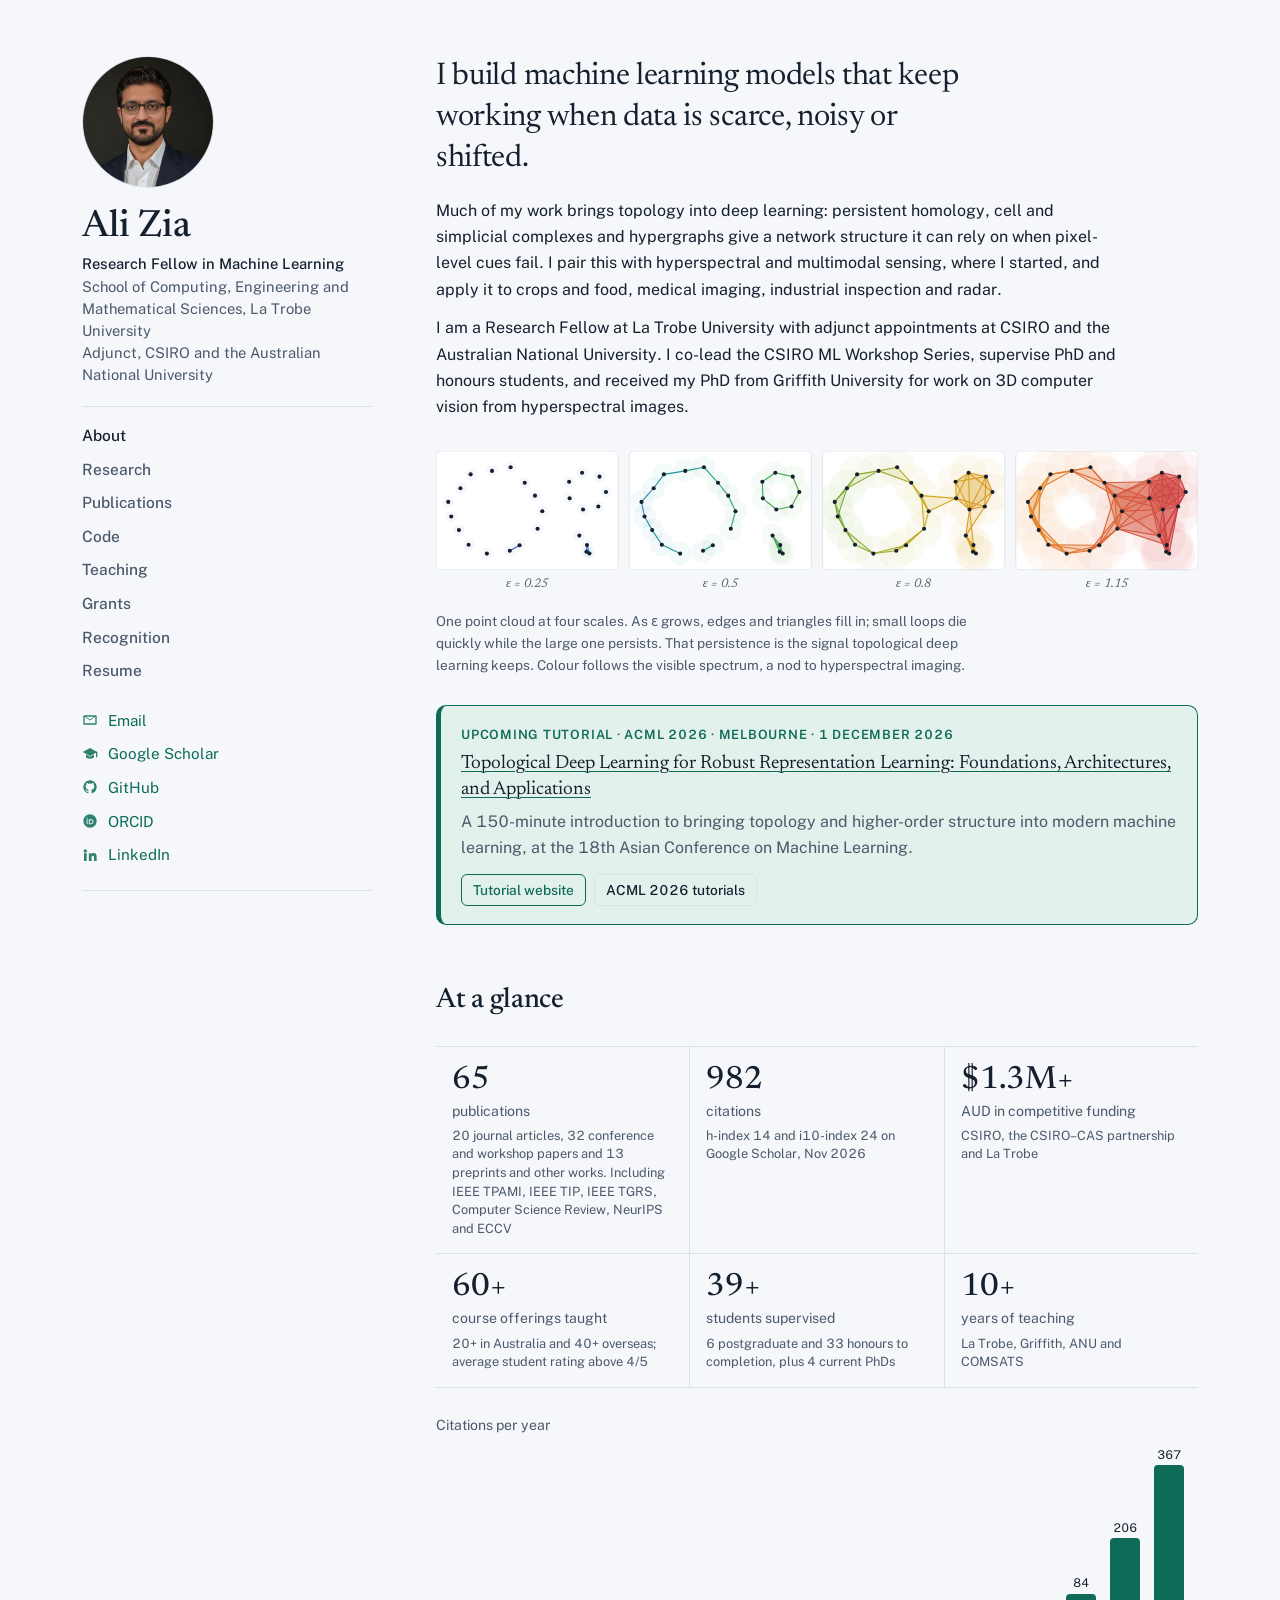
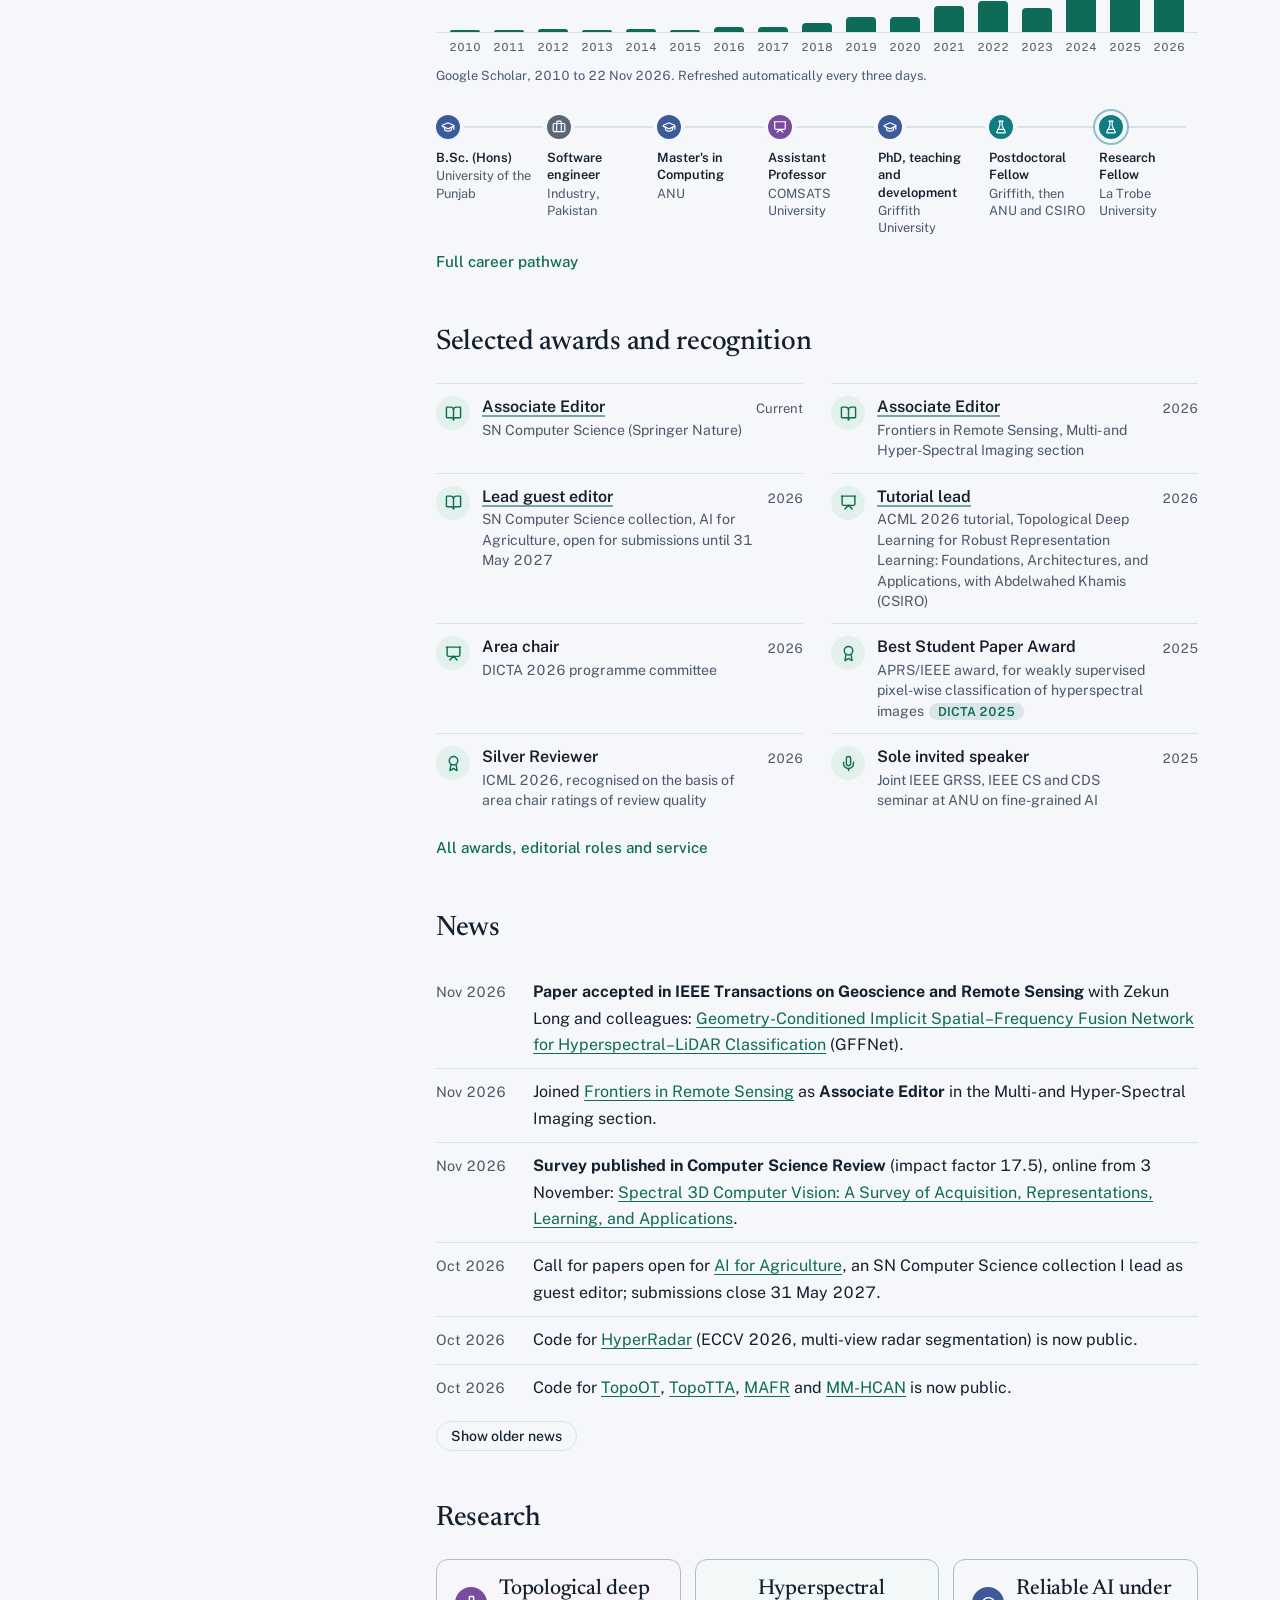
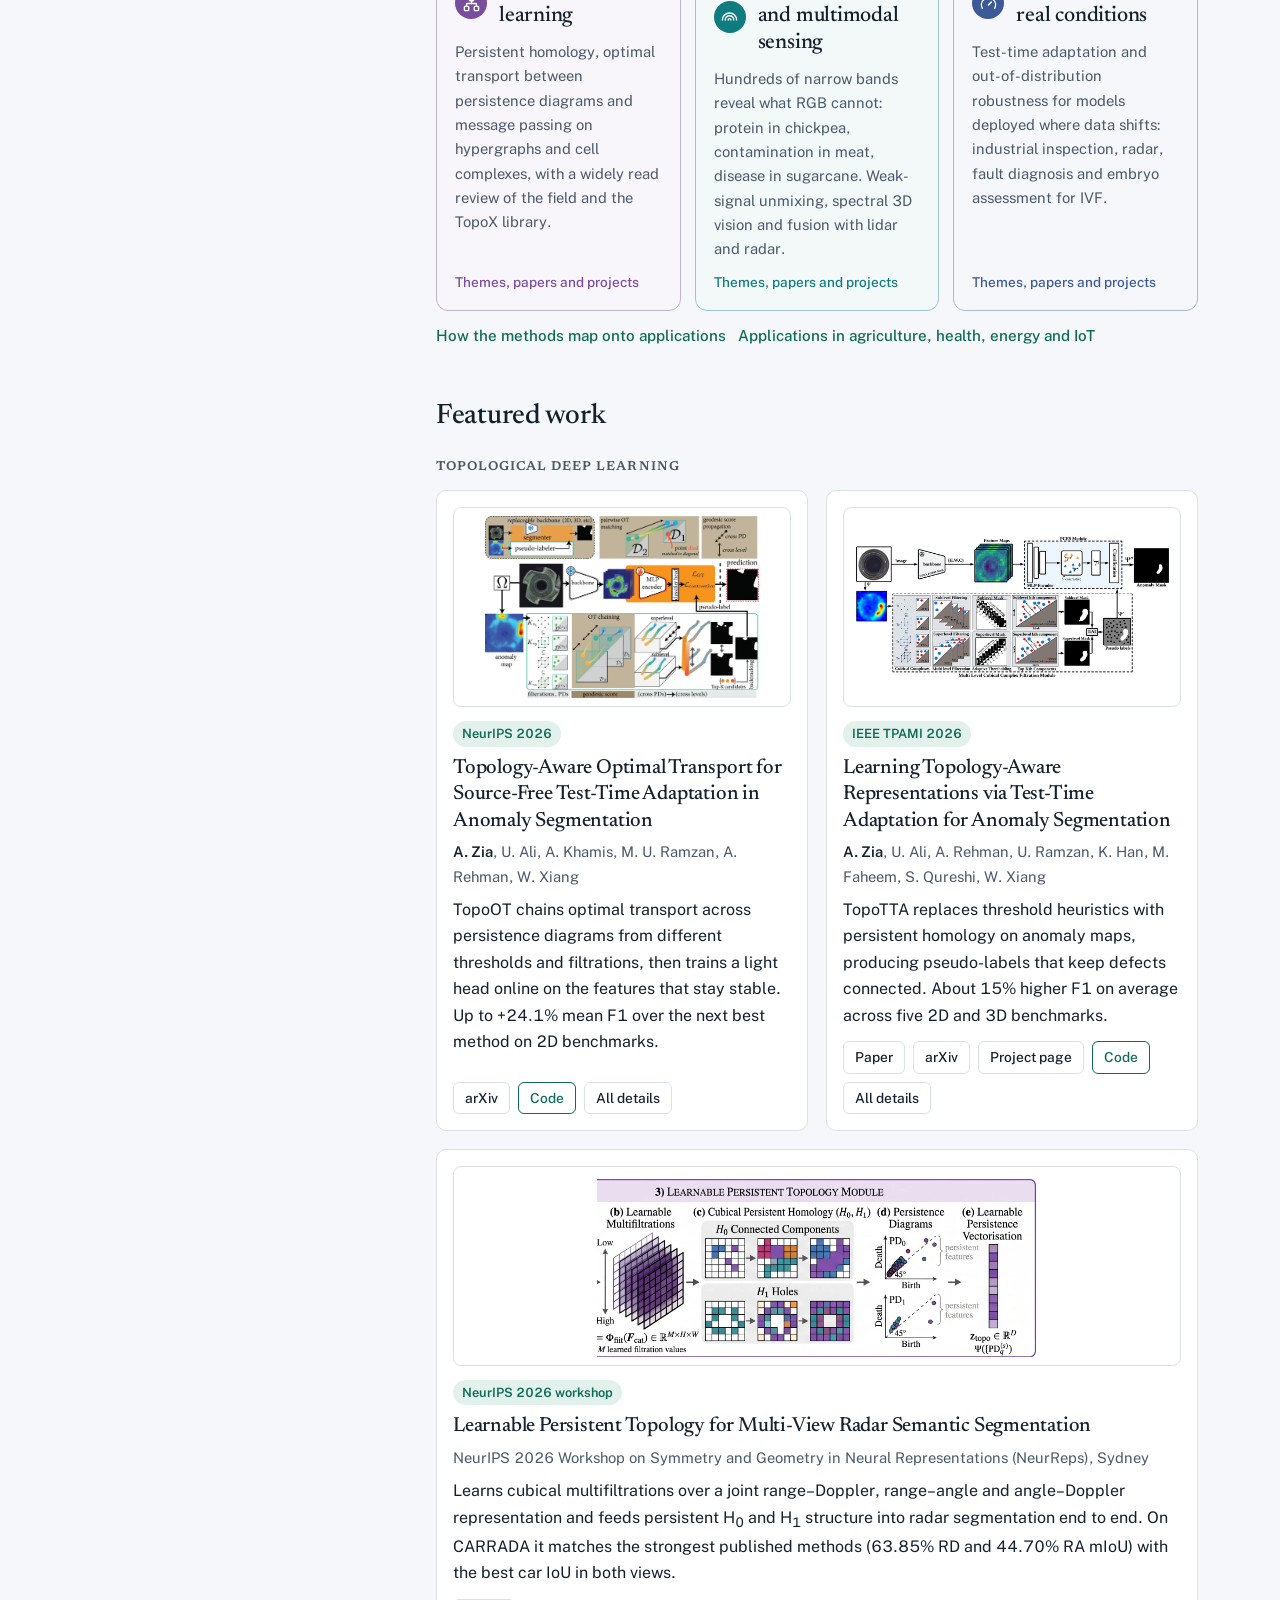
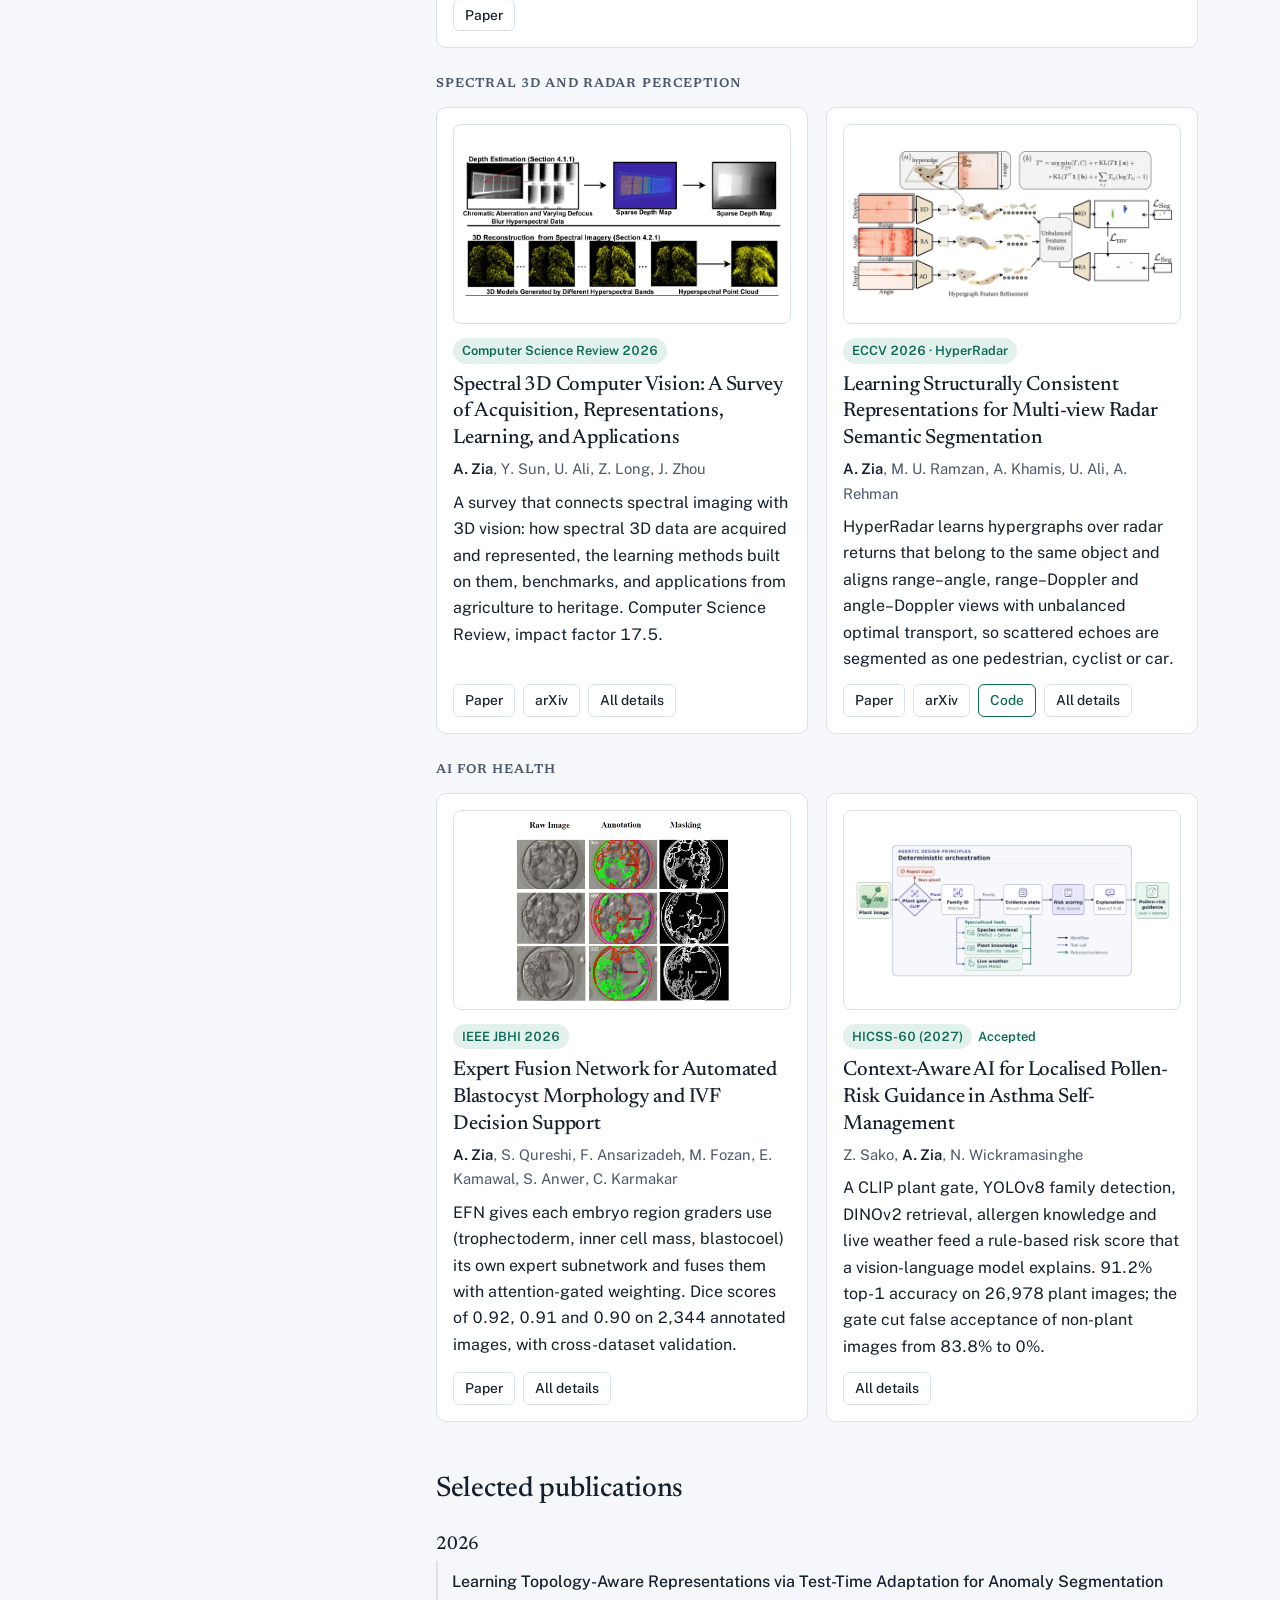
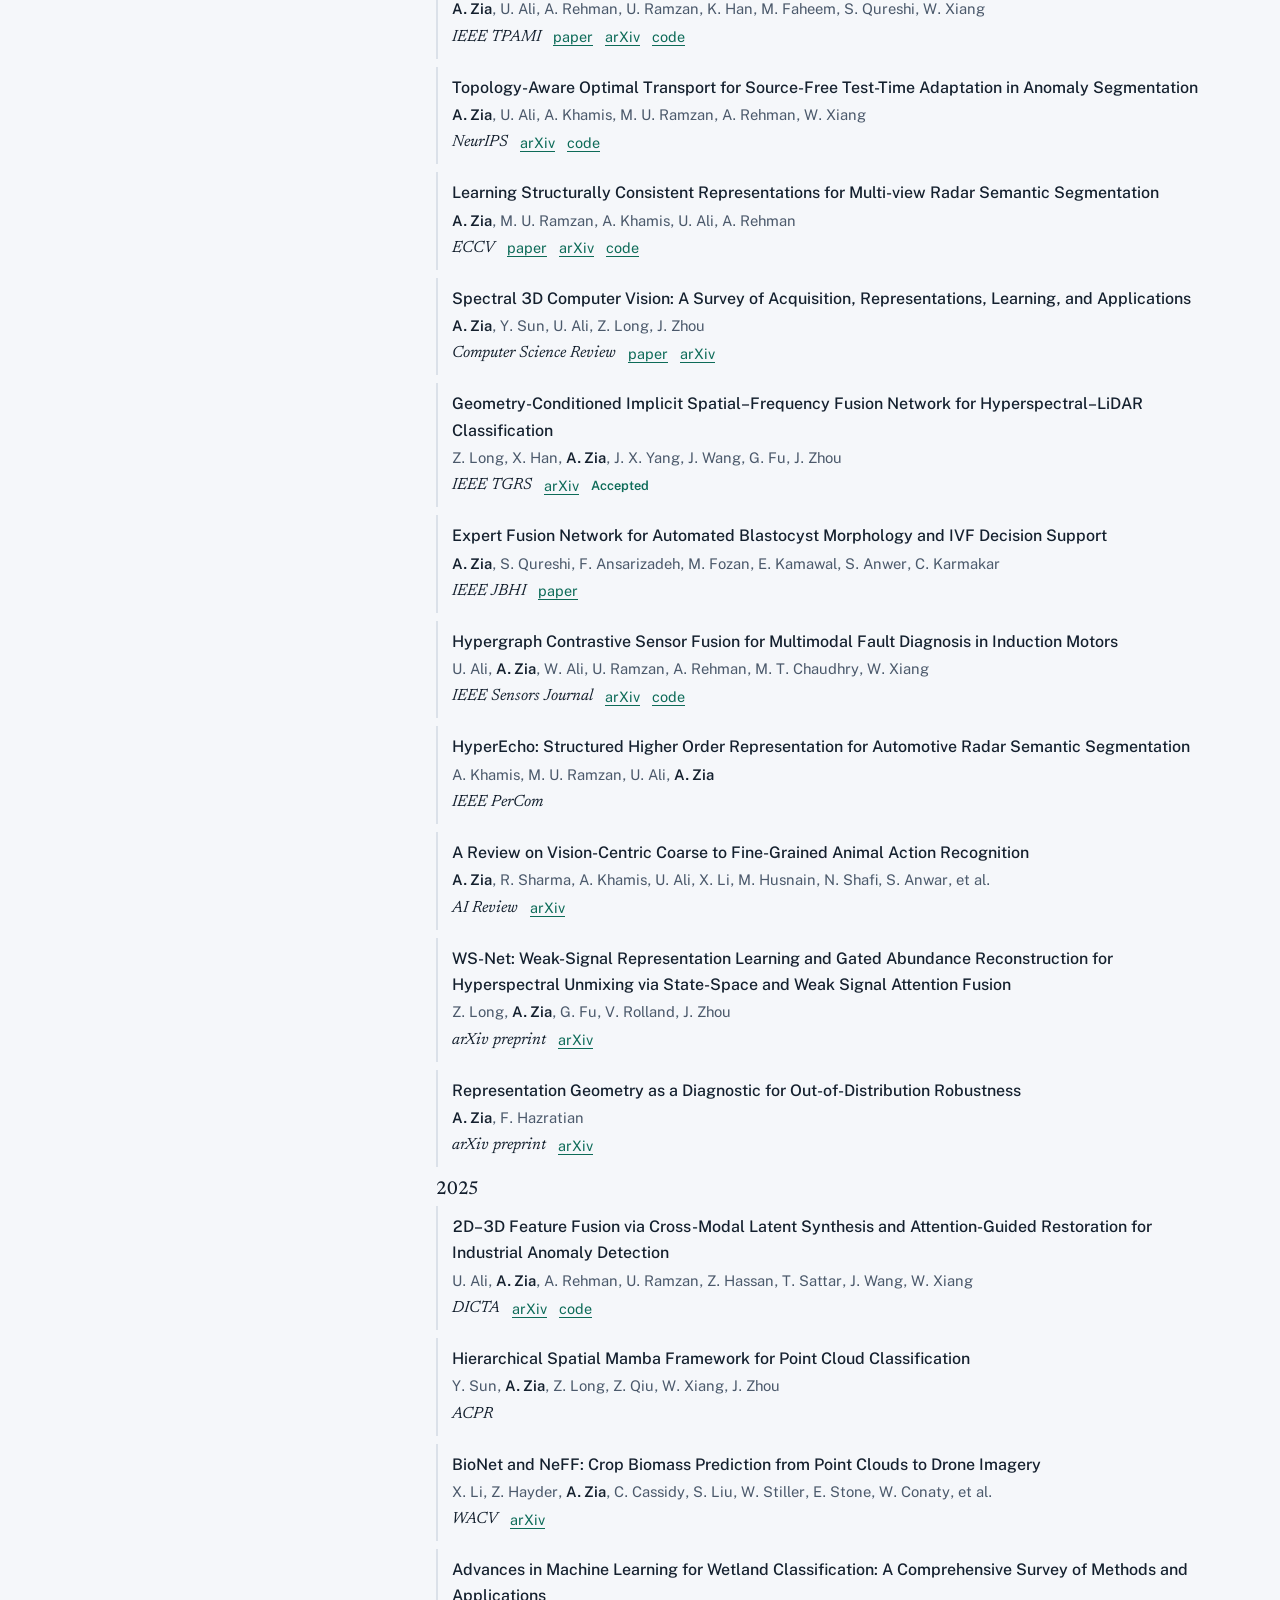
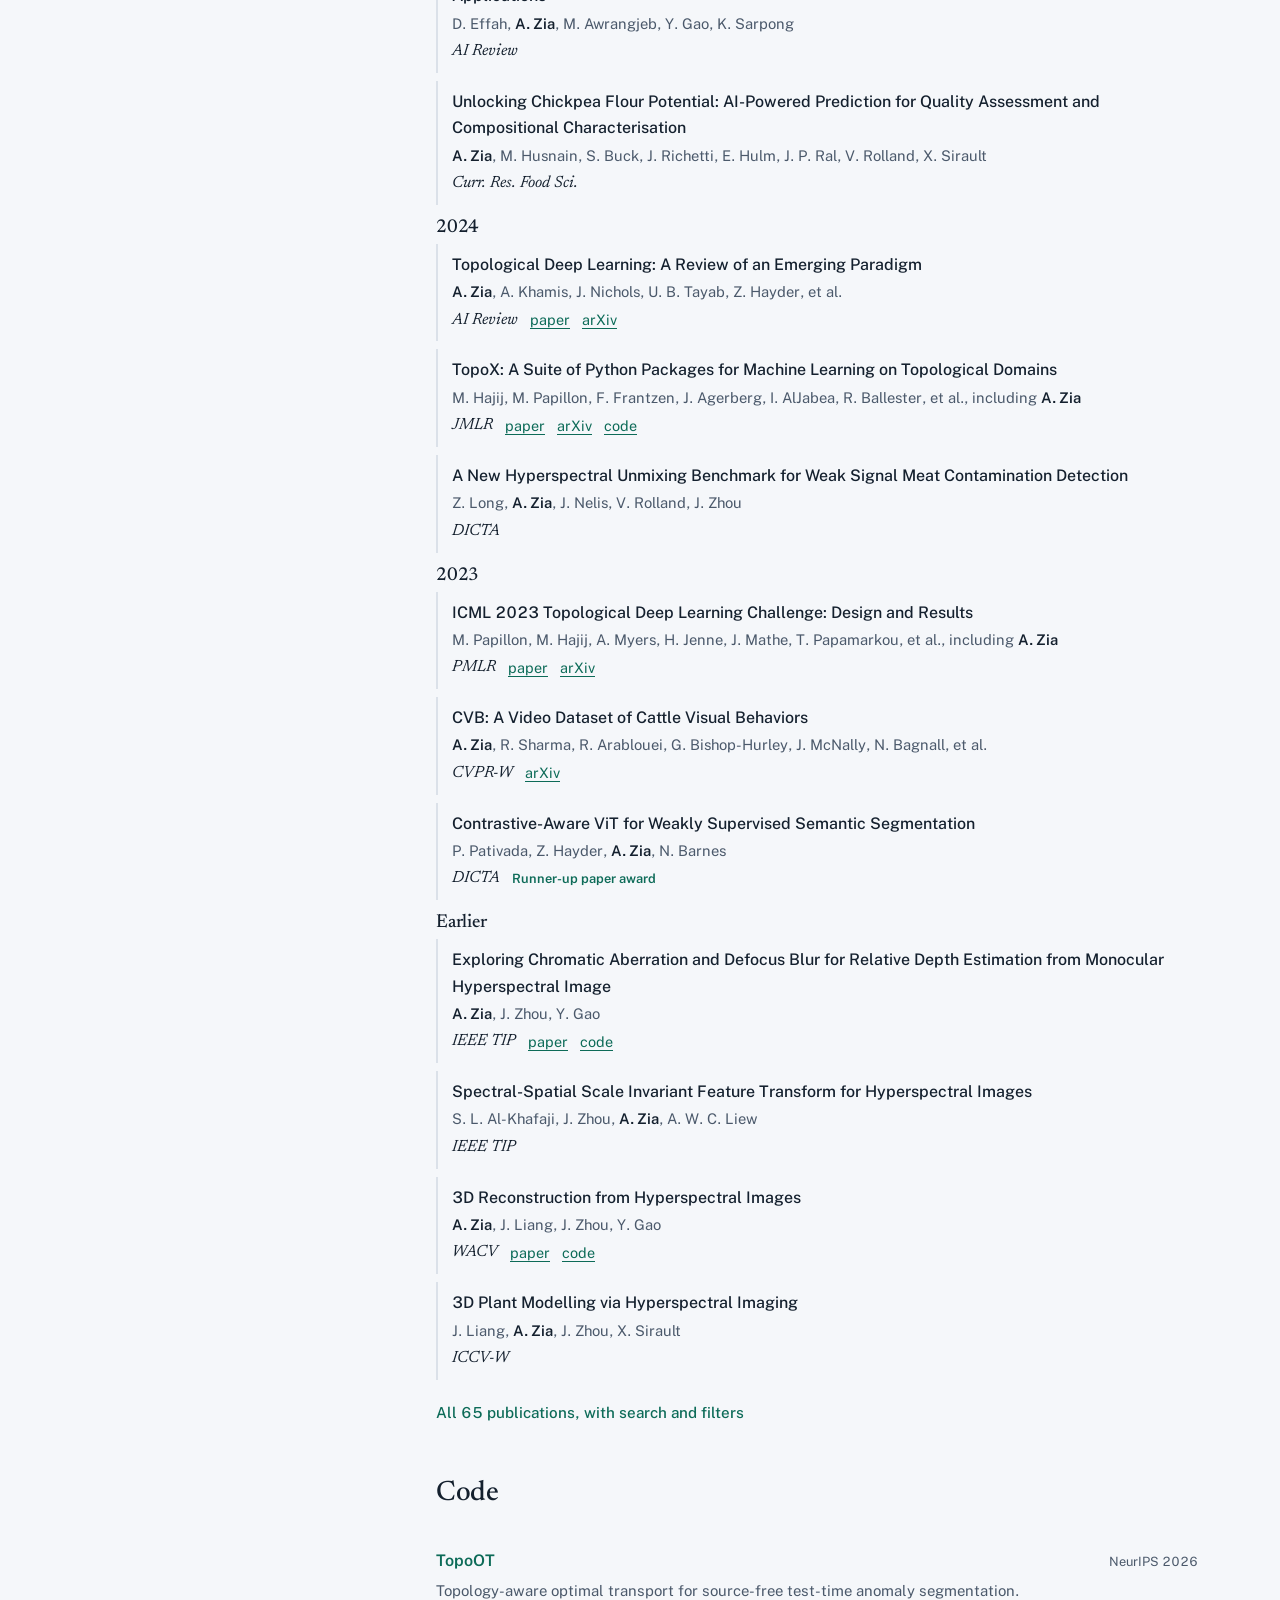
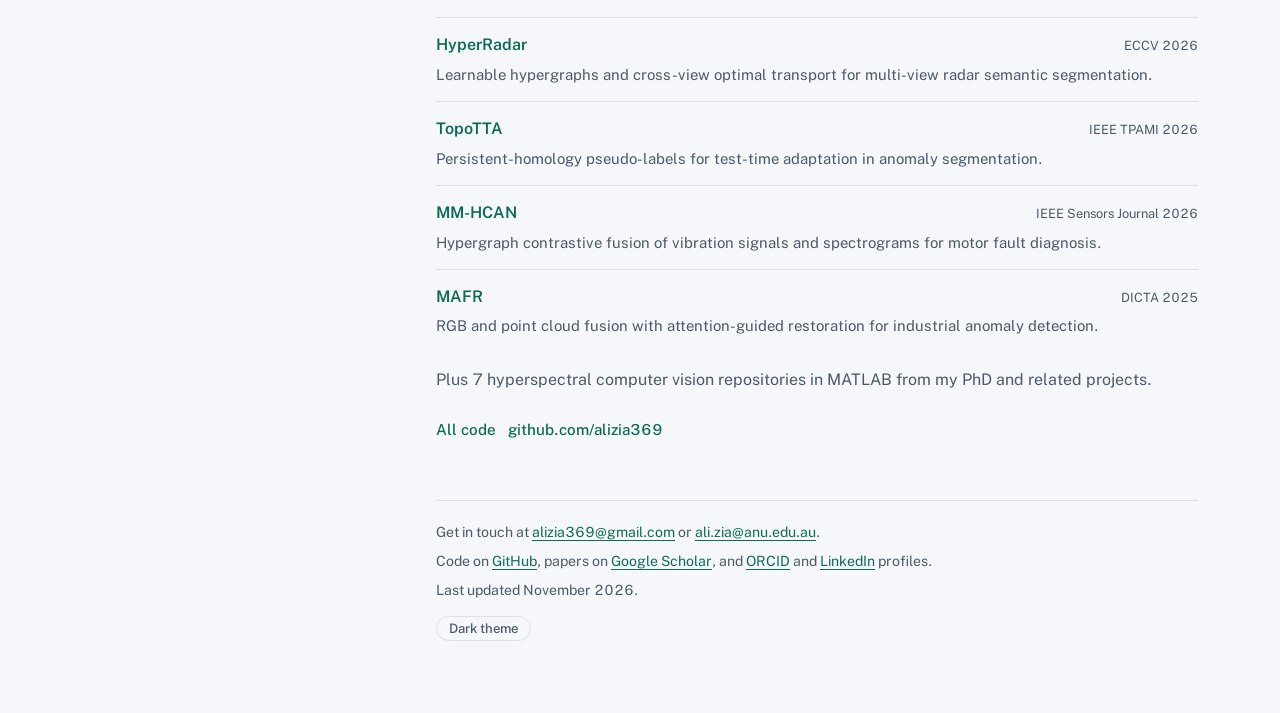
==== commit cf4a39fd: "Add citations-per-year chart and methods-by-applications grid - Home page: bar chart of Google Schol" ====
--- a/index.html
+++ b/index.html
@@ -624,6 +624,7 @@
     <section id="glance" aria-labelledby="glance-h">
       <h2 id="glance-h">At a glance</h2>
       <div class="tiles t3" role="group" aria-label="Research and teaching in numbers"><div class="tile"><b><span data-count="65" data-decimals="0" data-prefix="" data-suffix="">65</span></b><span class="l">publications</span><span class="d">20 journal articles, 32 conference and workshop papers and 13 preprints and other works. Including IEEE TPAMI, IEEE TIP, IEEE TGRS, Computer Science Review, NeurIPS and ECCV</span></div><div class="tile"><b><span data-count="982" data-decimals="0" data-prefix="" data-suffix="">982</span></b><span class="l">citations</span><span class="d">h-index 14 and i10-index 24 on Google Scholar, Nov 2026</span></div><div class="tile"><b><span data-count="1.3" data-decimals="1" data-prefix="$" data-suffix="M+">$1.3M+</span></b><span class="l">AUD in competitive funding</span><span class="d">CSIRO, the CSIRO–CAS partnership and La Trobe</span></div><div class="tile"><b><span data-count="60" data-decimals="0" data-prefix="" data-suffix="+">60+</span></b><span class="l">course offerings taught</span><span class="d">20+ in Australia and 40+ overseas; average student rating above 4/5</span></div><div class="tile"><b><span data-count="39" data-decimals="0" data-prefix="" data-suffix="+">39+</span></b><span class="l">students supervised</span><span class="d">6 postgraduate and 33 honours to completion, plus 4 current PhDs</span></div><div class="tile"><b><span data-count="10" data-decimals="0" data-prefix="" data-suffix="+">10+</span></b><span class="l">years of teaching</span><span class="d">La Trobe, Griffith, ANU and COMSATS</span></div></div>
+      <figure class="cites" aria-labelledby="cites-h"><p class="cites-h" id="cites-h">Citations per year</p><ol class="cbars" style="--n:17"><li style="--h:1.1%"><span class="bar" tabindex="0" aria-label="2010: 4 citations"><span class="v" aria-hidden="true">4</span></span><span class="yr" aria-hidden="true">2010</span></li><li style="--h:1.1%"><span class="bar" tabindex="0" aria-label="2011: 4 citations"><span class="v" aria-hidden="true">4</span></span><span class="yr" aria-hidden="true">2011</span></li><li style="--h:1.6%"><span class="bar" tabindex="0" aria-label="2012: 6 citations"><span class="v" aria-hidden="true">6</span></span><span class="yr" aria-hidden="true">2012</span></li><li style="--h:1.1%"><span class="bar" tabindex="0" aria-label="2013: 4 citations"><span class="v" aria-hidden="true">4</span></span><span class="yr" aria-hidden="true">2013</span></li><li style="--h:1.6%"><span class="bar" tabindex="0" aria-label="2014: 6 citations"><span class="v" aria-hidden="true">6</span></span><span class="yr" aria-hidden="true">2014</span></li><li style="--h:1.4%"><span class="bar" tabindex="0" aria-label="2015: 5 citations"><span class="v" aria-hidden="true">5</span></span><span class="yr" aria-hidden="true">2015</span></li><li style="--h:2.7%"><span class="bar" tabindex="0" aria-label="2016: 10 citations"><span class="v" aria-hidden="true">10</span></span><span class="yr" aria-hidden="true">2016</span></li><li style="--h:2.7%"><span class="bar" tabindex="0" aria-label="2017: 10 citations"><span class="v" aria-hidden="true">10</span></span><span class="yr" aria-hidden="true">2017</span></li><li style="--h:5.2%"><span class="bar" tabindex="0" aria-label="2018: 19 citations"><span class="v" aria-hidden="true">19</span></span><span class="yr" aria-hidden="true">2018</span></li><li style="--h:8.7%"><span class="bar" tabindex="0" aria-label="2019: 32 citations"><span class="v" aria-hidden="true">32</span></span><span class="yr" aria-hidden="true">2019</span></li><li style="--h:8.7%"><span class="bar" tabindex="0" aria-label="2020: 32 citations"><span class="v" aria-hidden="true">32</span></span><span class="yr" aria-hidden="true">2020</span></li><li style="--h:15.3%"><span class="bar" tabindex="0" aria-label="2021: 56 citations"><span class="v" aria-hidden="true">56</span></span><span class="yr" aria-hidden="true">2021</span></li><li style="--h:18.5%"><span class="bar" tabindex="0" aria-label="2022: 68 citations"><span class="v" aria-hidden="true">68</span></span><span class="yr" aria-hidden="true">2022</span></li><li style="--h:14.4%"><span class="bar" tabindex="0" aria-label="2023: 53 citations"><span class="v" aria-hidden="true">53</span></span><span class="yr" aria-hidden="true">2023</span></li><li class="on" style="--h:22.9%"><span class="bar" tabindex="0" aria-label="2024: 84 citations"><span class="v" aria-hidden="true">84</span></span><span class="yr" aria-hidden="true">2024</span></li><li class="on" style="--h:56.1%"><span class="bar" tabindex="0" aria-label="2025: 206 citations"><span class="v" aria-hidden="true">206</span></span><span class="yr" aria-hidden="true">2025</span></li><li class="on" style="--h:100.0%"><span class="bar" tabindex="0" aria-label="2026 (to date): 367 citations"><span class="v" aria-hidden="true">367</span></span><span class="yr" aria-hidden="true">2026</span></li></ol><table class="sr"><caption>Google Scholar citations per year</caption><tr><th scope="col">Year</th><th scope="col">Citations</th></tr><tr><th scope="row">2010</th><td>4</td></tr><tr><th scope="row">2011</th><td>4</td></tr><tr><th scope="row">2012</th><td>6</td></tr><tr><th scope="row">2013</th><td>4</td></tr><tr><th scope="row">2014</th><td>6</td></tr><tr><th scope="row">2015</th><td>5</td></tr><tr><th scope="row">2016</th><td>10</td></tr><tr><th scope="row">2017</th><td>10</td></tr><tr><th scope="row">2018</th><td>19</td></tr><tr><th scope="row">2019</th><td>32</td></tr><tr><th scope="row">2020</th><td>32</td></tr><tr><th scope="row">2021</th><td>56</td></tr><tr><th scope="row">2022</th><td>68</td></tr><tr><th scope="row">2023</th><td>53</td></tr><tr><th scope="row">2024</th><td>84</td></tr><tr><th scope="row">2025</th><td>206</td></tr><tr><th scope="row">2026</th><td>367</td></tr></table><figcaption>Google Scholar, 2010 to 22 Nov 2026. Refreshed automatically every three days.</figcaption></figure>
       <div class="mini-path" data-reveal><ol class="milestones" aria-label="Career milestones"><li data-cat="edu" style="--i:0"><span class="badge"><svg aria-hidden="true" focusable="false" stroke="currentColor" fill="none" stroke-width="2" viewBox="0 0 24 24" stroke-linecap="round" stroke-linejoin="round" xmlns="http://www.w3.org/2000/svg"><path d="M21.42 10.922a1 1 0 0 0-.019-1.838L12.83 5.18a2 2 0 0 0-1.66 0L2.6 9.08a1 1 0 0 0 0 1.832l8.57 3.908a2 2 0 0 0 1.66 0z"></path><path d="M22 10v6"></path><path d="M6 12.5V16a6 3 0 0 0 12 0v-3.5"></path></svg><span class="sr">Education</span></span><span class="r">B.Sc. (Hons)</span><span class="o">University of the Punjab</span></li><li data-cat="ind" style="--i:1"><span class="badge"><svg aria-hidden="true" focusable="false" stroke="currentColor" fill="none" stroke-width="2" viewBox="0 0 24 24" stroke-linecap="round" stroke-linejoin="round" xmlns="http://www.w3.org/2000/svg"><path d="M16 20V4a2 2 0 0 0-2-2h-4a2 2 0 0 0-2 2v16"></path><rect width="20" height="14" x="2" y="6" rx="2"></rect></svg><span class="sr">Industry</span></span><span class="r">Software engineer</span><span class="o">Industry, Pakistan</span></li><li data-cat="edu" style="--i:2"><span class="badge"><svg aria-hidden="true" focusable="false" stroke="currentColor" fill="none" stroke-width="2" viewBox="0 0 24 24" stroke-linecap="round" stroke-linejoin="round" xmlns="http://www.w3.org/2000/svg"><path d="M21.42 10.922a1 1 0 0 0-.019-1.838L12.83 5.18a2 2 0 0 0-1.66 0L2.6 9.08a1 1 0 0 0 0 1.832l8.57 3.908a2 2 0 0 0 1.66 0z"></path><path d="M22 10v6"></path><path d="M6 12.5V16a6 3 0 0 0 12 0v-3.5"></path></svg><span class="sr">Education</span></span><span class="r">Master&#x27;s in Computing</span><span class="o">ANU</span></li><li data-cat="acad" style="--i:3"><span class="badge"><svg aria-hidden="true" focusable="false" stroke="currentColor" fill="none" stroke-width="2" viewBox="0 0 24 24" stroke-linecap="round" stroke-linejoin="round" xmlns="http://www.w3.org/2000/svg"><path d="M2 3h20"></path><path d="M21 3v11a2 2 0 0 1-2 2H5a2 2 0 0 1-2-2V3"></path><path d="m7 21 5-5 5 5"></path></svg><span class="sr">Academic and teaching</span></span><span class="r">Assistant Professor</span><span class="o">COMSATS University</span></li><li data-cat="edu" style="--i:4"><span class="badge"><svg aria-hidden="true" focusable="false" stroke="currentColor" fill="none" stroke-width="2" viewBox="0 0 24 24" stroke-linecap="round" stroke-linejoin="round" xmlns="http://www.w3.org/2000/svg"><path d="M21.42 10.922a1 1 0 0 0-.019-1.838L12.83 5.18a2 2 0 0 0-1.66 0L2.6 9.08a1 1 0 0 0 0 1.832l8.57 3.908a2 2 0 0 0 1.66 0z"></path><path d="M22 10v6"></path><path d="M6 12.5V16a6 3 0 0 0 12 0v-3.5"></path></svg><span class="sr">Education</span></span><span class="r">PhD, teaching and development</span><span class="o">Griffith University</span></li><li data-cat="res" style="--i:5"><span class="badge"><svg aria-hidden="true" focusable="false" stroke="currentColor" fill="none" stroke-width="2" viewBox="0 0 24 24" stroke-linecap="round" stroke-linejoin="round" xmlns="http://www.w3.org/2000/svg"><path d="M10 2v7.527a2 2 0 0 1-.211.896L4.72 20.55a1 1 0 0 0 .9 1.45h12.76a1 1 0 0 0 .9-1.45l-5.069-10.127A2 2 0 0 1 14 9.527V2"></path><path d="M8.5 2h7"></path><path d="M7 16h10"></path></svg><span class="sr">Industry and academic research</span></span><span class="r">Postdoctoral Fellow</span><span class="o">Griffith, then ANU and CSIRO</span></li><li data-cat="res" class="current" style="--i:6"><span class="badge"><svg aria-hidden="true" focusable="false" stroke="currentColor" fill="none" stroke-width="2" viewBox="0 0 24 24" stroke-linecap="round" stroke-linejoin="round" xmlns="http://www.w3.org/2000/svg"><path d="M10 2v7.527a2 2 0 0 1-.211.896L4.72 20.55a1 1 0 0 0 .9 1.45h12.76a1 1 0 0 0 .9-1.45l-5.069-10.127A2 2 0 0 1 14 9.527V2"></path><path d="M8.5 2h7"></path><path d="M7 16h10"></path></svg><span class="sr">Industry and academic research</span></span><span class="r">Research Fellow<span class="sr">(current role)</span></span><span class="o">La Trobe University</span></li></ol></div>
       <a class="more-link" href="/resume/#pathway">Full career pathway</a>
     </section>
@@ -642,7 +643,7 @@
     <section id="research-themes">
       <h2>Research</h2>
       <div class="teasers"><a class="teaser" href="/research/#topology" style="--a:var(--c-violet)"><div class="card-head"><span class="area-ic"><svg aria-hidden="true" focusable="false" stroke="currentColor" fill="none" stroke-width="2" viewBox="0 0 24 24" stroke-linecap="round" stroke-linejoin="round" xmlns="http://www.w3.org/2000/svg"><rect x="16" y="16" width="6" height="6" rx="1"></rect><rect x="2" y="16" width="6" height="6" rx="1"></rect><rect x="9" y="2" width="6" height="6" rx="1"></rect><path d="M5 16v-3a1 1 0 0 1 1-1h12a1 1 0 0 1 1 1v3"></path><path d="M12 12V8"></path></svg></span><h3>Topological deep learning</h3></div><p>Persistent homology, optimal transport between persistence diagrams and message passing on hypergraphs and cell complexes, with a widely read review of the field and the TopoX library.</p><span class="go">Themes, papers and projects</span></a><a class="teaser" href="/research/#hyperspectral" style="--a:var(--c-teal)"><div class="card-head"><span class="area-ic"><svg aria-hidden="true" focusable="false" stroke="currentColor" fill="none" stroke-width="2" viewBox="0 0 24 24" stroke-linecap="round" stroke-linejoin="round" xmlns="http://www.w3.org/2000/svg"><path d="M22 17a10 10 0 0 0-20 0"></path><path d="M6 17a6 6 0 0 1 12 0"></path><path d="M10 17a2 2 0 0 1 4 0"></path></svg></span><h3>Hyperspectral and multimodal sensing</h3></div><p>Hundreds of narrow bands reveal what RGB cannot: protein in chickpea, contamination in meat, disease in sugarcane. Weak-signal unmixing, spectral 3D vision and fusion with lidar and radar.</p><span class="go">Themes, papers and projects</span></a><a class="teaser" href="/research/#reliable" style="--a:var(--c-indigo)"><div class="card-head"><span class="area-ic"><svg aria-hidden="true" focusable="false" stroke="currentColor" fill="none" stroke-width="2" viewBox="0 0 24 24" stroke-linecap="round" stroke-linejoin="round" xmlns="http://www.w3.org/2000/svg"><path d="m12 14 4-4"></path><path d="M3.34 19a10 10 0 1 1 17.32 0"></path></svg></span><h3>Reliable AI under real conditions</h3></div><p>Test-time adaptation and out-of-distribution robustness for models deployed where data shifts: industrial inspection, radar, fault diagnosis and embryo assessment for IVF.</p><span class="go">Themes, papers and projects</span></a></div>
-      <a class="more-link" href="/research/#applications">Applications in agriculture, health, energy and IoT</a>
+      <a class="more-link" href="/research/#methods-grid">How the methods map onto applications</a> &nbsp; <a class="more-link" href="/research/#applications">Applications in agriculture, health, energy and IoT</a>
     </section>
 
     <section id="featured">
--- a/assets/css/site.css
+++ b/assets/css/site.css
@@ -425,3 +425,45 @@
 
 /* caption under a theme's main figure */
 .theme-cap { margin: 8px 2px 0; font-size: .84rem; line-height: 1.5; color: var(--ink-2); }
+
+/* ---------- citations per year (home, At a glance) ---------- */
+.cites { margin: 26px 0 10px; }
+.cites-h { font-size: .88rem; color: var(--ink-2); margin: 0 0 6px; }
+.cbars { list-style: none; margin: 0; padding: 22px 8px 0; height: 190px; display: grid; grid-template-columns: repeat(var(--n), minmax(0, 1fr)); gap: 2px; align-items: end; border-bottom: 1px solid var(--line); }
+.cbars li { position: relative; height: 100%; display: flex; align-items: flex-end; }
+.cbars .bar { position: relative; display: block; width: 100%; max-width: 30px; margin: 0 auto; height: max(var(--h), 2px); background: var(--leaf); border-radius: 4px 4px 0 0; transition: opacity .12s; }
+.cbars:hover li:not(:hover) .bar { opacity: .5; }
+.cbars .v { position: absolute; bottom: 100%; left: 50%; transform: translateX(-50%); margin-bottom: 3px; font-size: .75rem; line-height: 1.2; color: var(--ink); white-space: nowrap; opacity: 0; pointer-events: none; transition: opacity .12s; }
+.cbars li.on .v, .cbars li:hover .v, .cbars .bar:focus-visible .v { opacity: 1; }
+.cbars .yr { position: absolute; top: 100%; left: -6px; right: -6px; margin-top: 6px; text-align: center; font-size: .7rem; color: var(--ink-2); }
+@media (max-width: 640px) { .cbars li:nth-last-child(even) .yr { visibility: hidden; } }
+.cites figcaption { margin-top: 34px; font-size: .8rem; line-height: 1.45; color: var(--ink-2); }
+@media (prefers-reduced-motion: reduce) { .cbars .bar, .cbars .v { transition: none; } }
+
+/* ---------- methods by applications grid (research page) ---------- */
+.mg-wrap { overflow-x: auto; margin: 18px 0 10px; }
+.mgrid { width: 100%; table-layout: fixed; border-collapse: separate; border-spacing: 2px; font-size: .88rem; }
+.mgrid thead th { padding: 6px 6px 8px; font-weight: 500; font-size: .82rem; line-height: 1.3; color: var(--ink-2); text-align: center; vertical-align: bottom; }
+.mgrid thead td { width: 28%; background: none; }
+.mgrid tbody th { padding: 8px 12px 8px 0; font-weight: 500; line-height: 1.3; color: var(--ink); text-align: left; }
+.mgrid td { height: 54px; padding: 0; text-align: center; border-radius: 4px; background: var(--surface); background: color-mix(in srgb, var(--leaf) calc(8% + var(--k, 0) * 34%), var(--surface)); }
+.mgrid td.z { background: transparent; box-shadow: inset 0 0 0 1px var(--line); color: var(--ink-2); }
+.mgrid .cell { display: flex; align-items: center; justify-content: center; width: 100%; height: 100%; min-height: 54px; border-radius: 4px; font: 500 1.35rem/1 var(--serif); color: var(--ink); text-decoration: none; }
+.mgrid .cell:hover, .mgrid .cell.cur { box-shadow: inset 0 0 0 2px var(--ink); }
+.mg-list { display: none; margin: 8px 0 0; padding: 14px 18px; background: var(--surface); border: 1px solid var(--line); border-radius: 6px; }
+.mg-list:target { display: block; }
+.mg-lists.js .mg-list { display: none; }
+.mg-lists.js .mg-list.open { display: block; }
+.mg-list:focus { outline: none; }
+.mg-list-h { margin: 0 0 6px; font-weight: 500; }
+.mg-list ul { margin: 0; padding-left: 18px; }
+.mg-list li { margin: 5px 0; font-size: .92rem; line-height: 1.5; }
+@media (max-width: 640px) {
+  .mgrid { font-size: .8rem; }
+  .mgrid thead td { width: 30%; }
+  .mgrid thead th { padding: 4px 2px 6px; font-size: .72rem; }
+  .mgrid tbody th { padding-right: 6px; }
+  .mgrid td, .mgrid .cell { height: 46px; min-height: 46px; }
+  .mgrid .cell { font-size: 1.1rem; }
+  .mg-list { padding: 12px 14px; }
+}
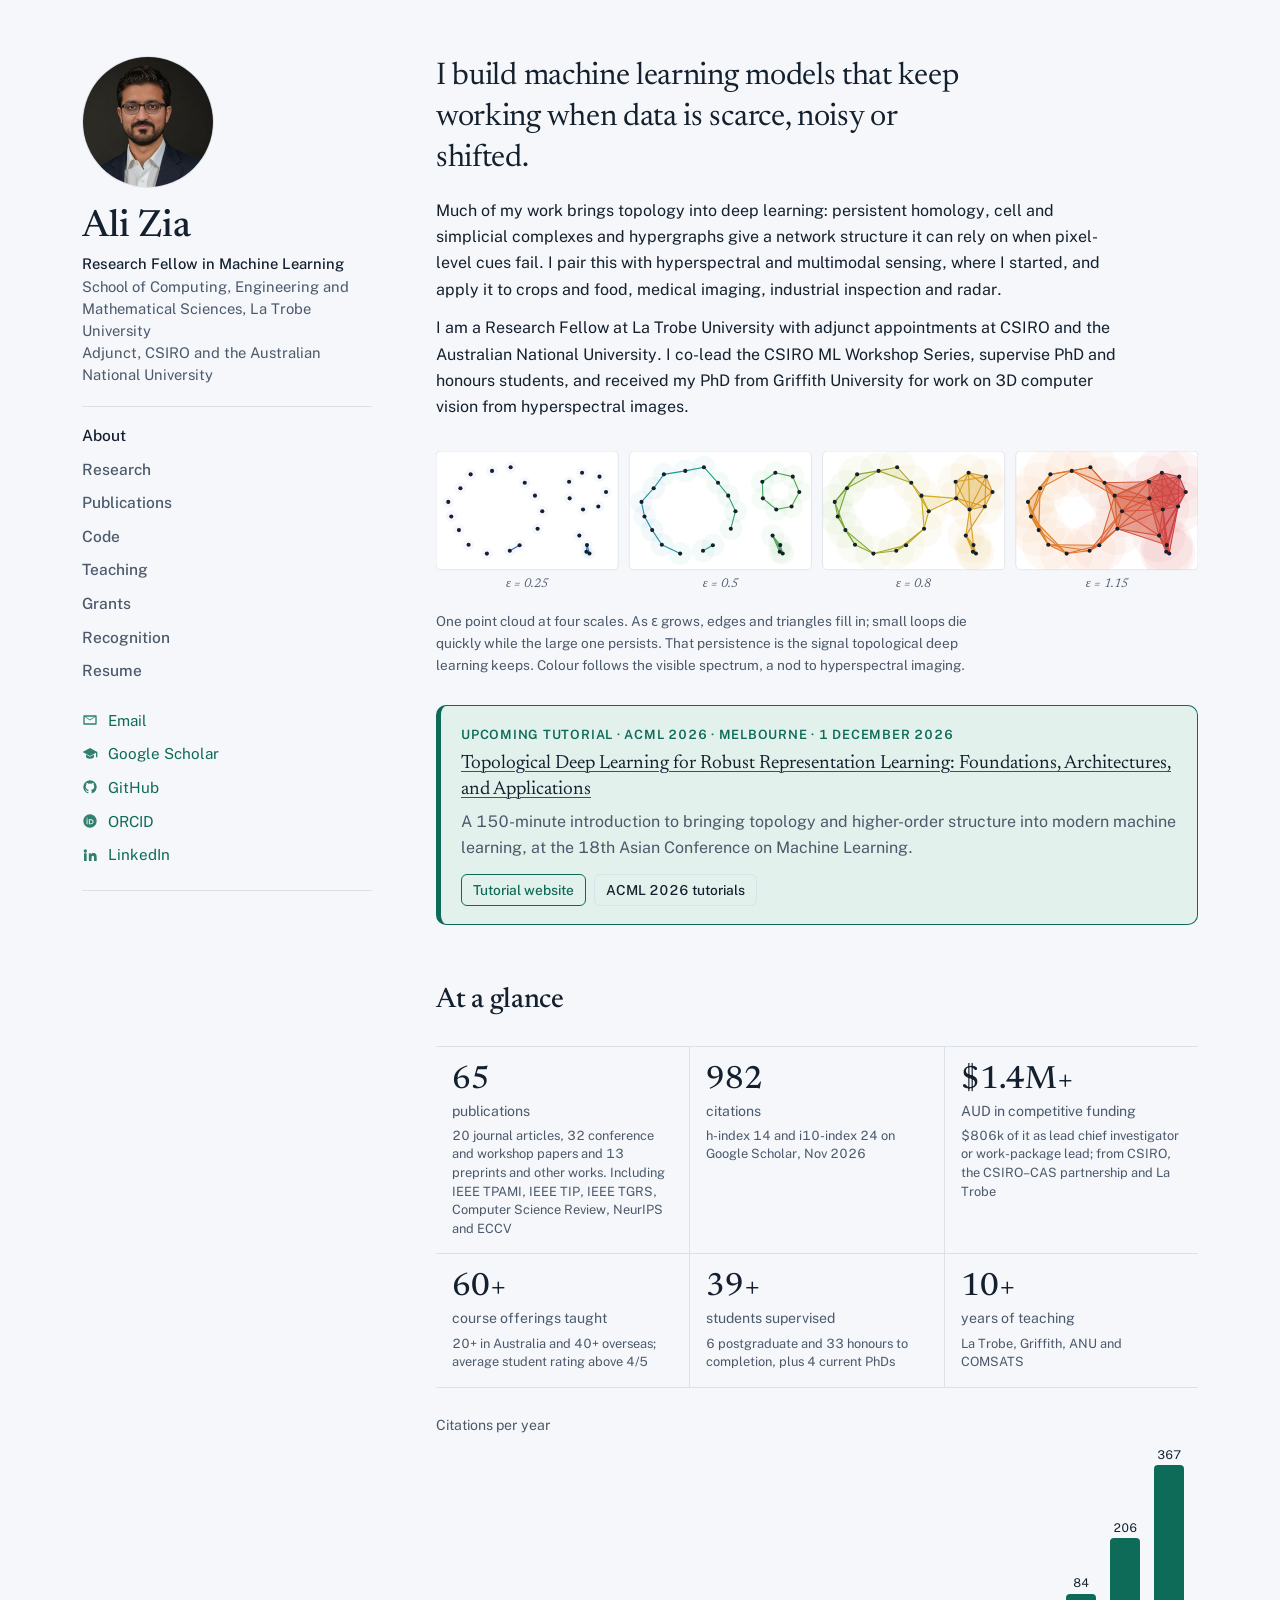
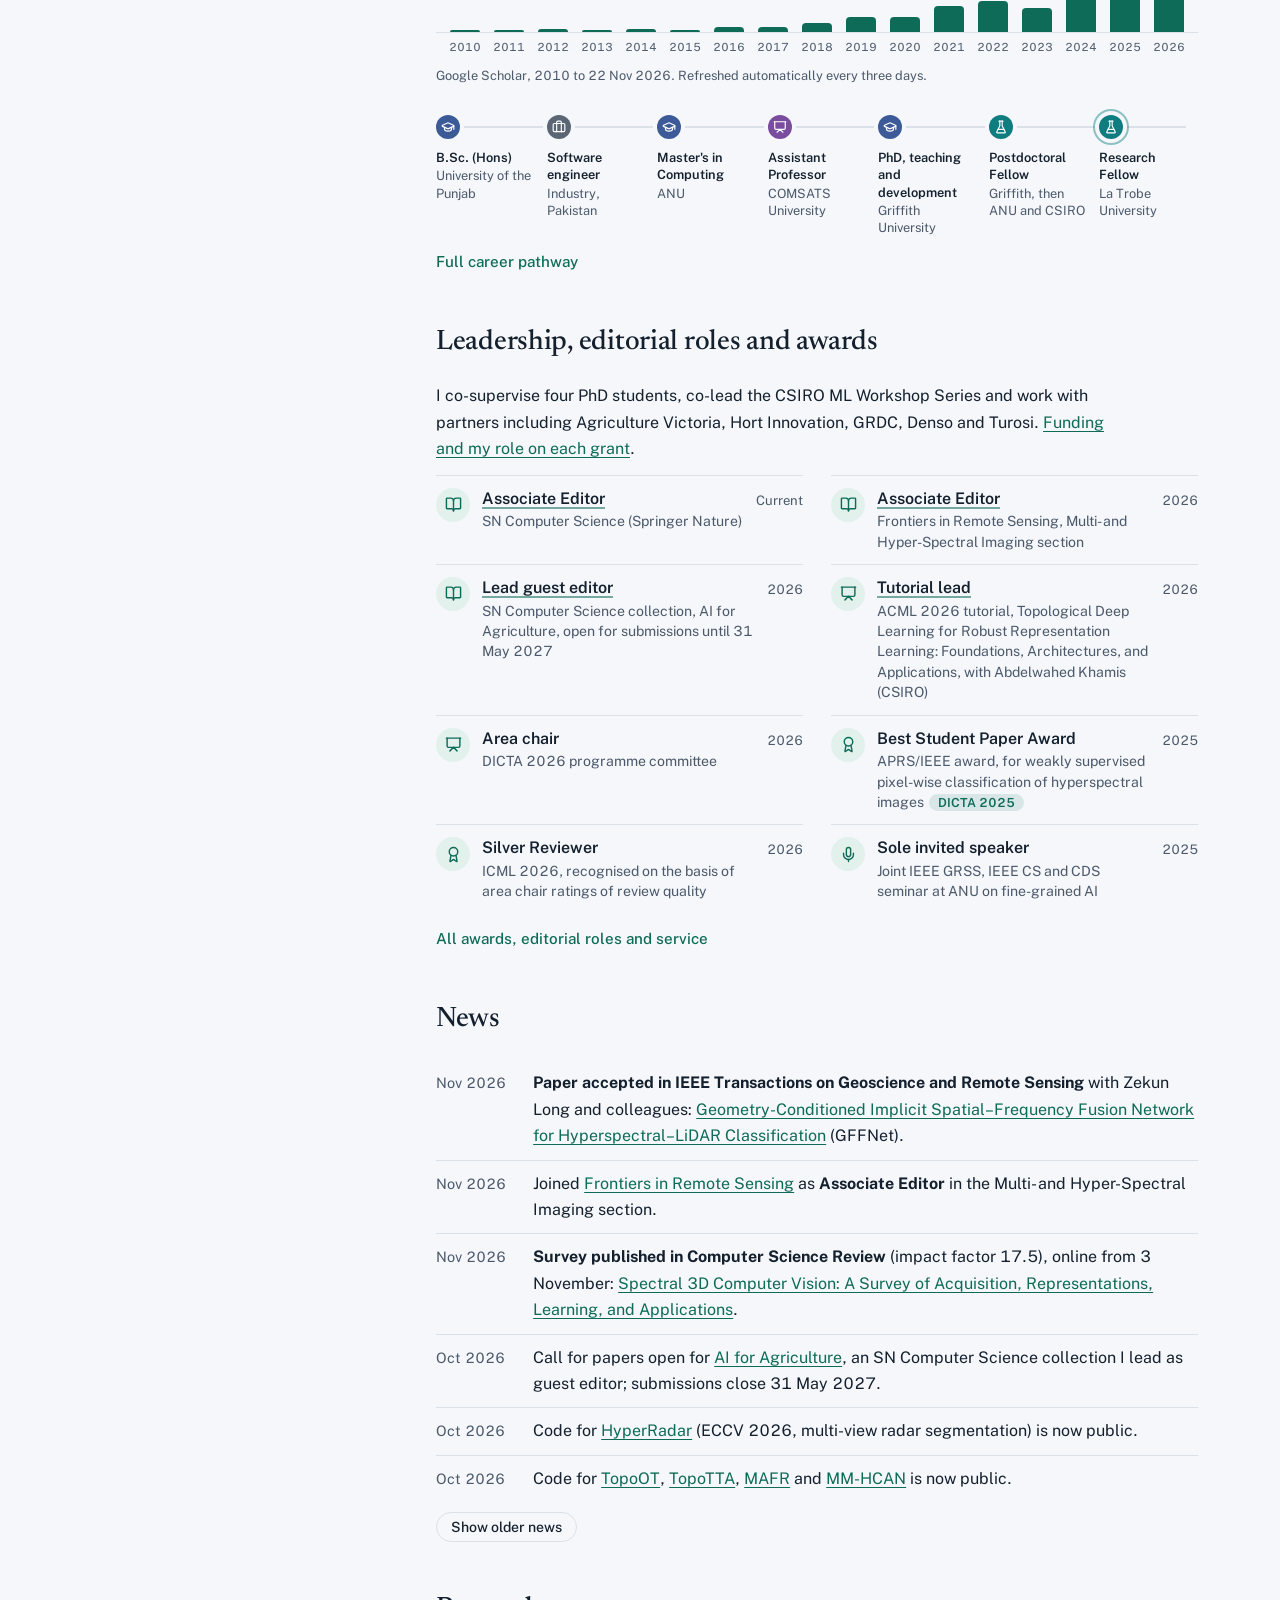
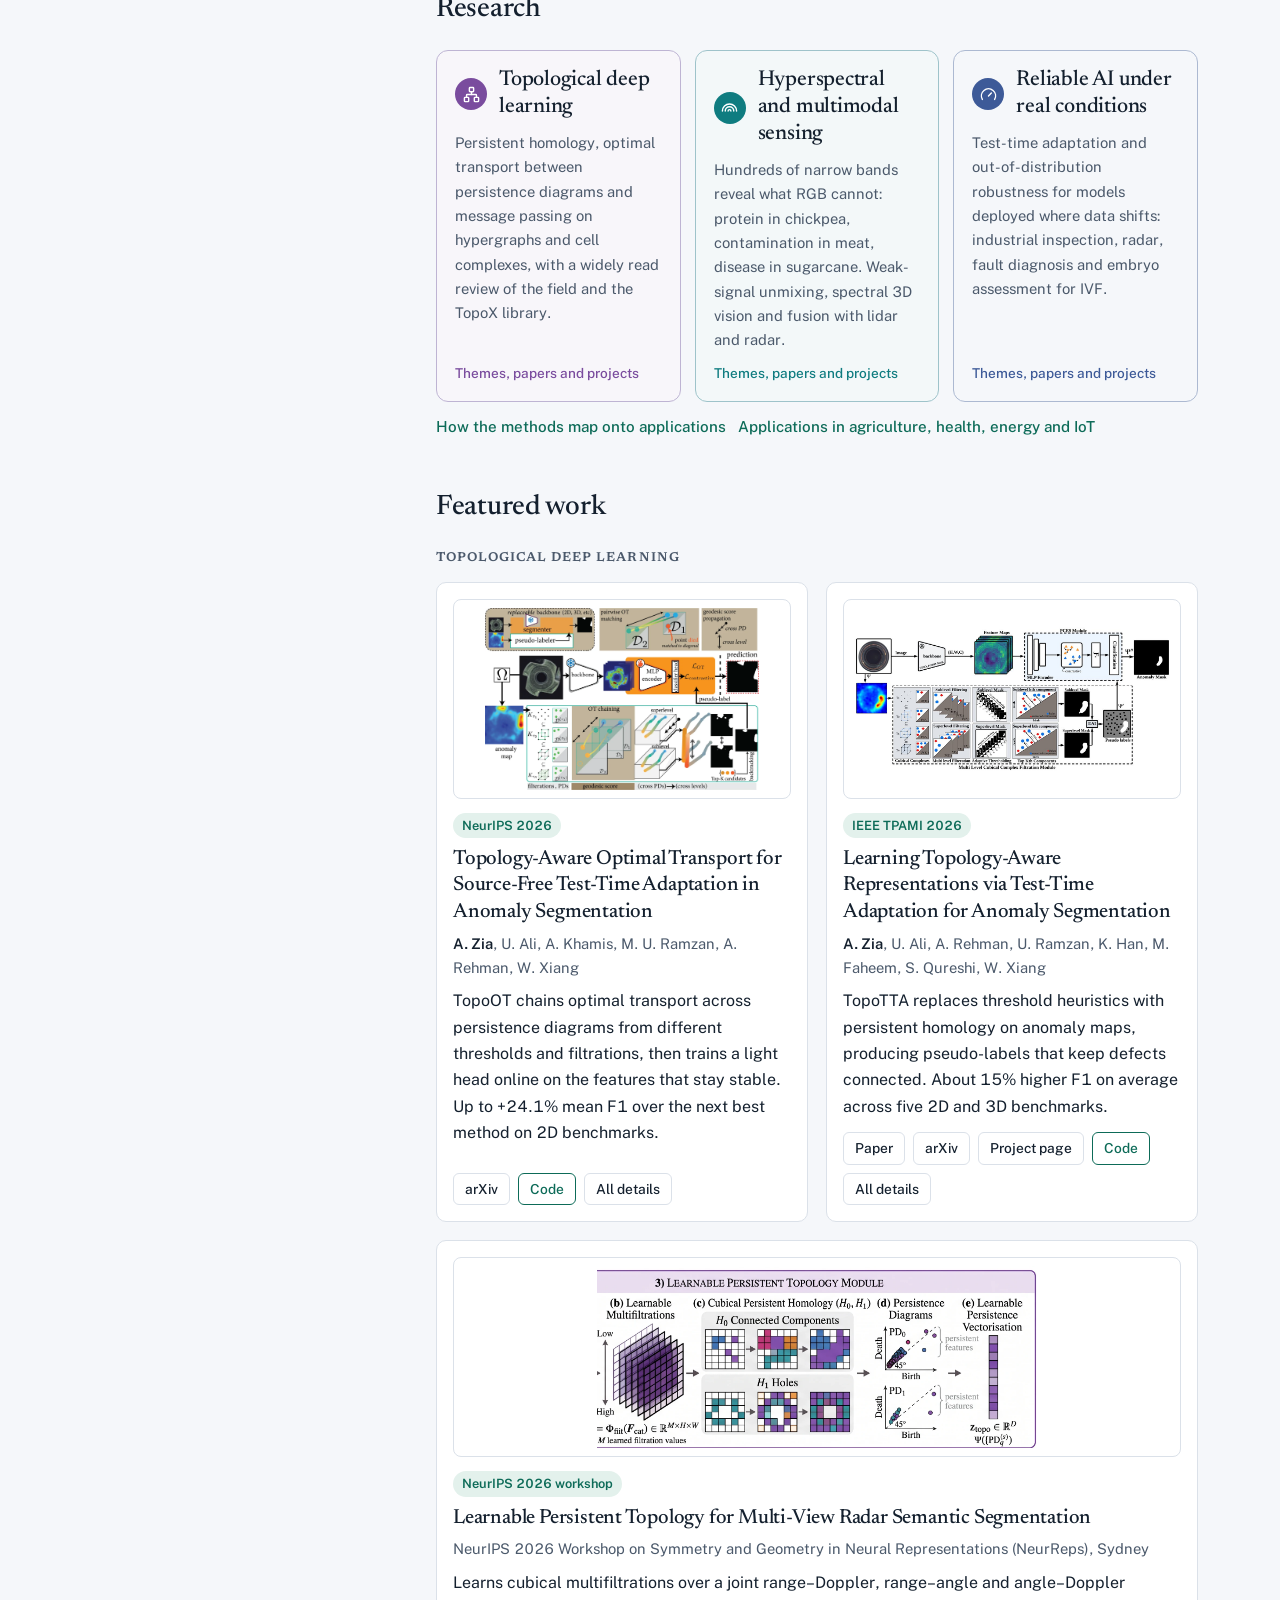
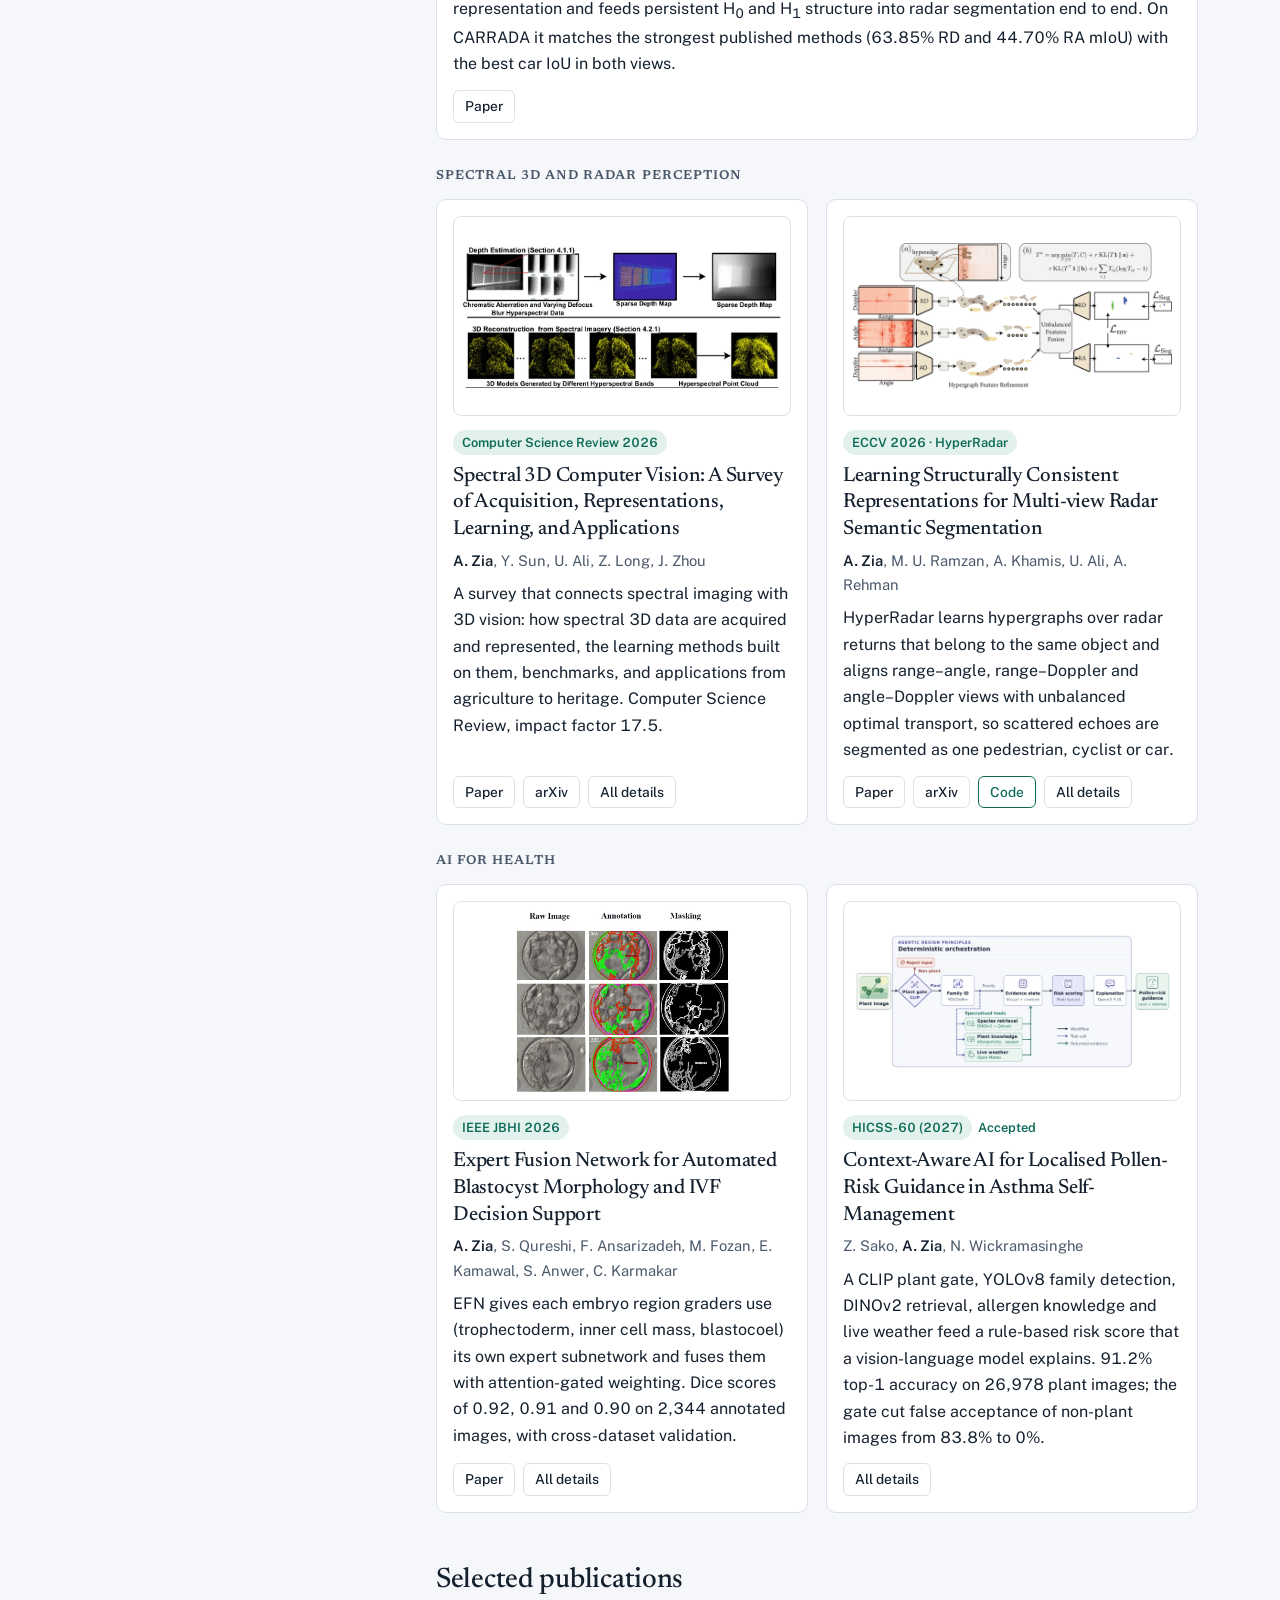
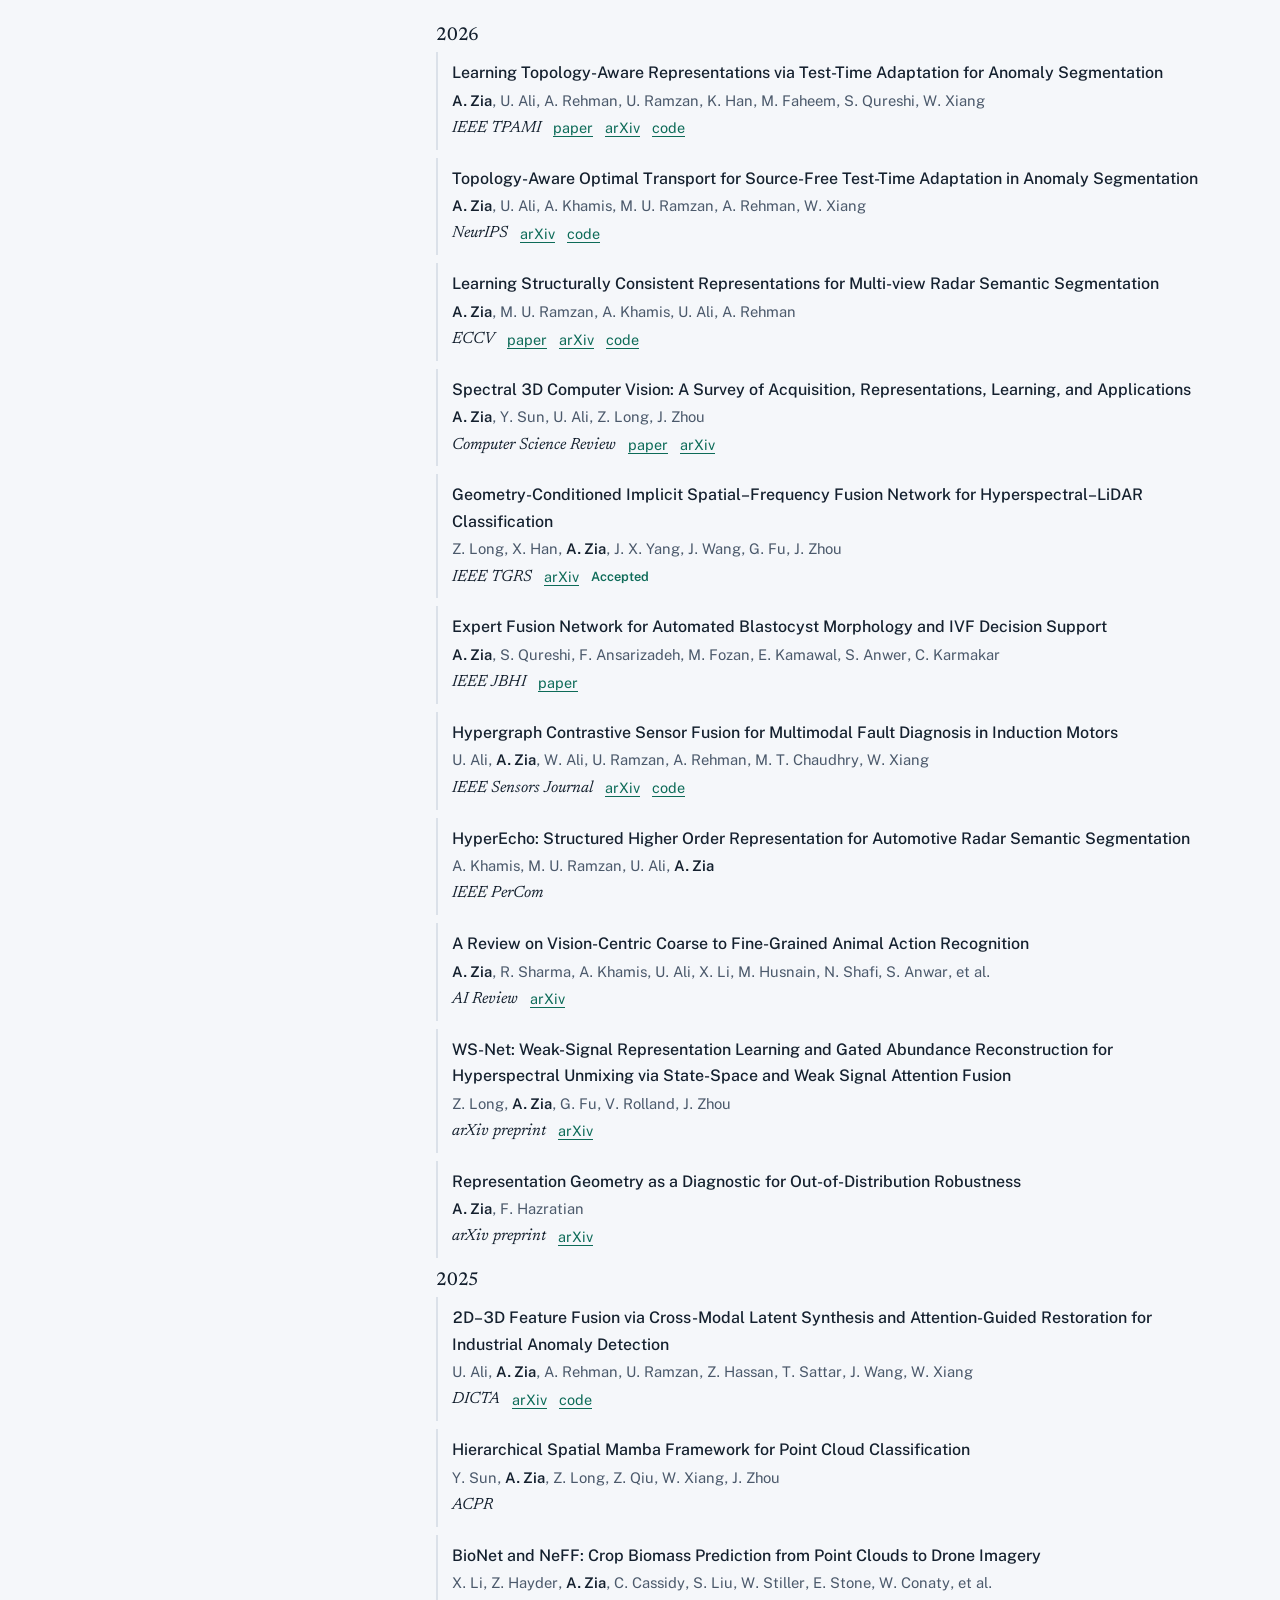
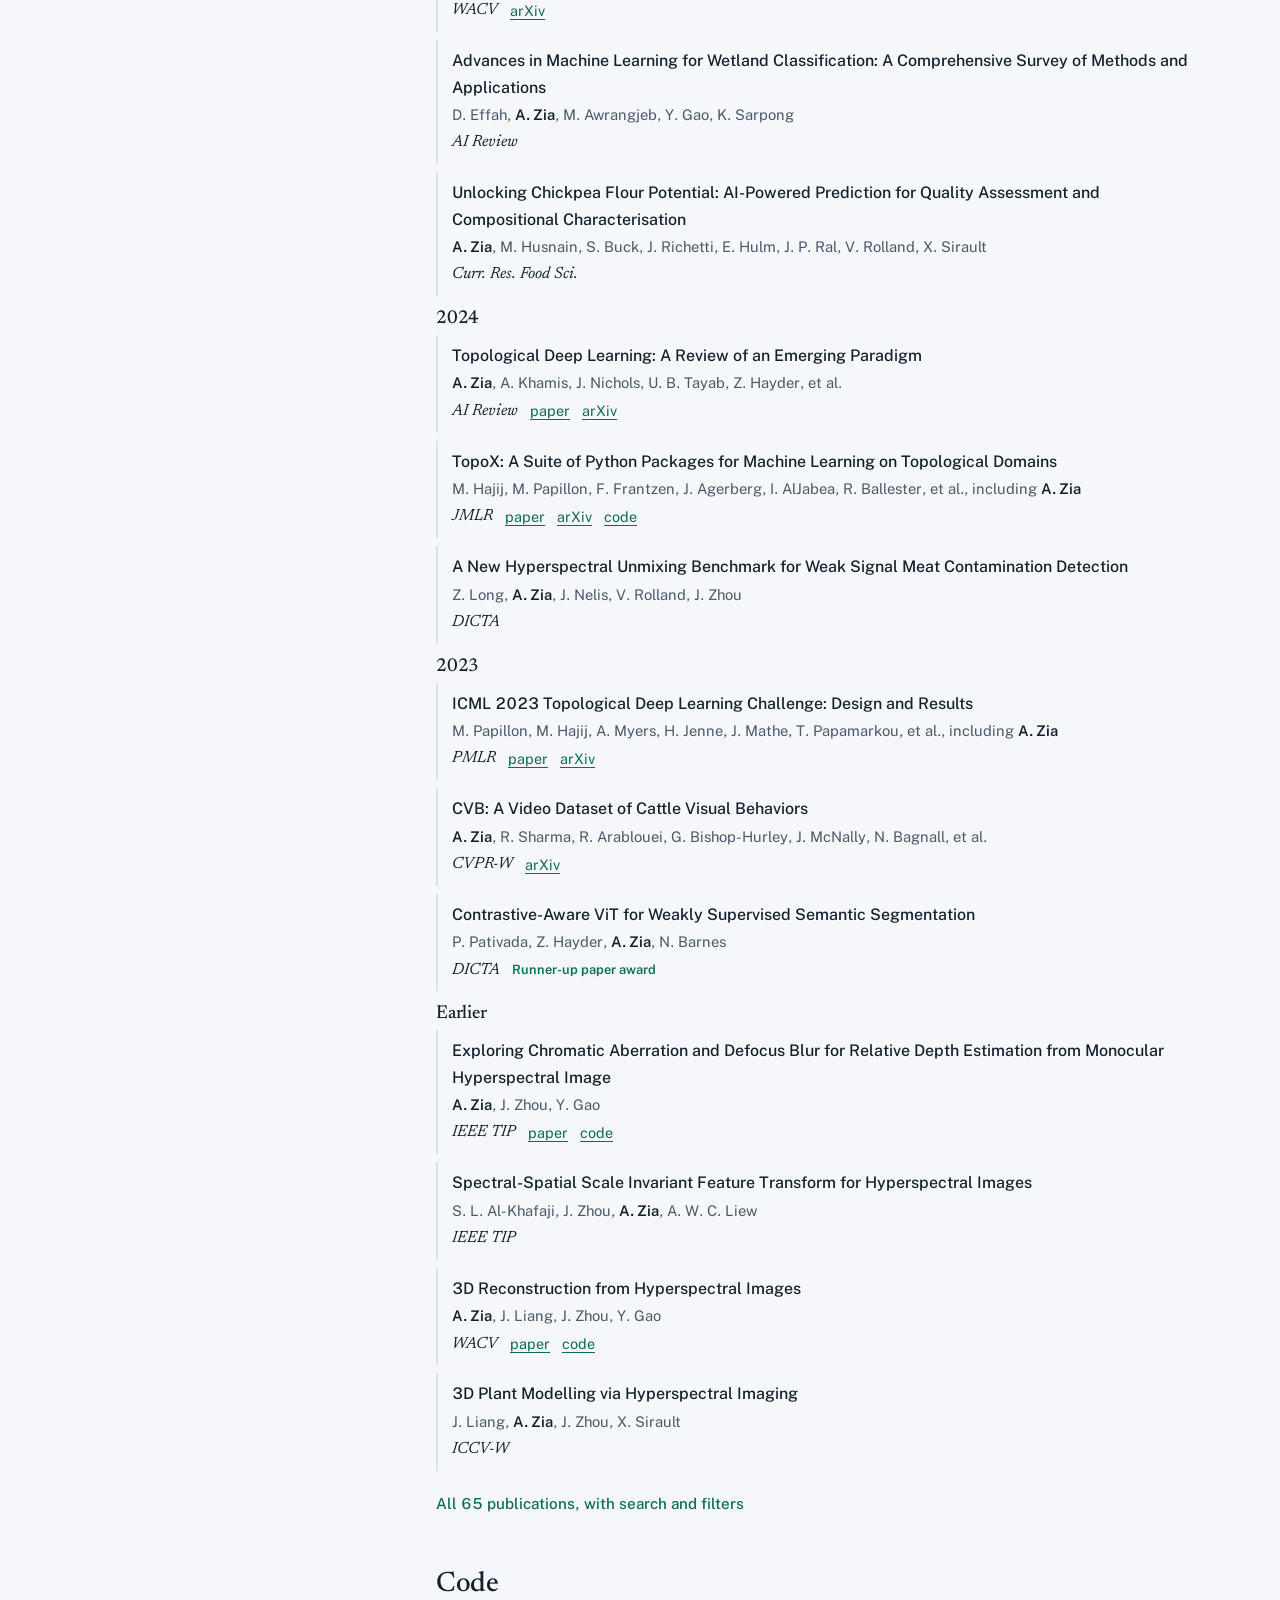
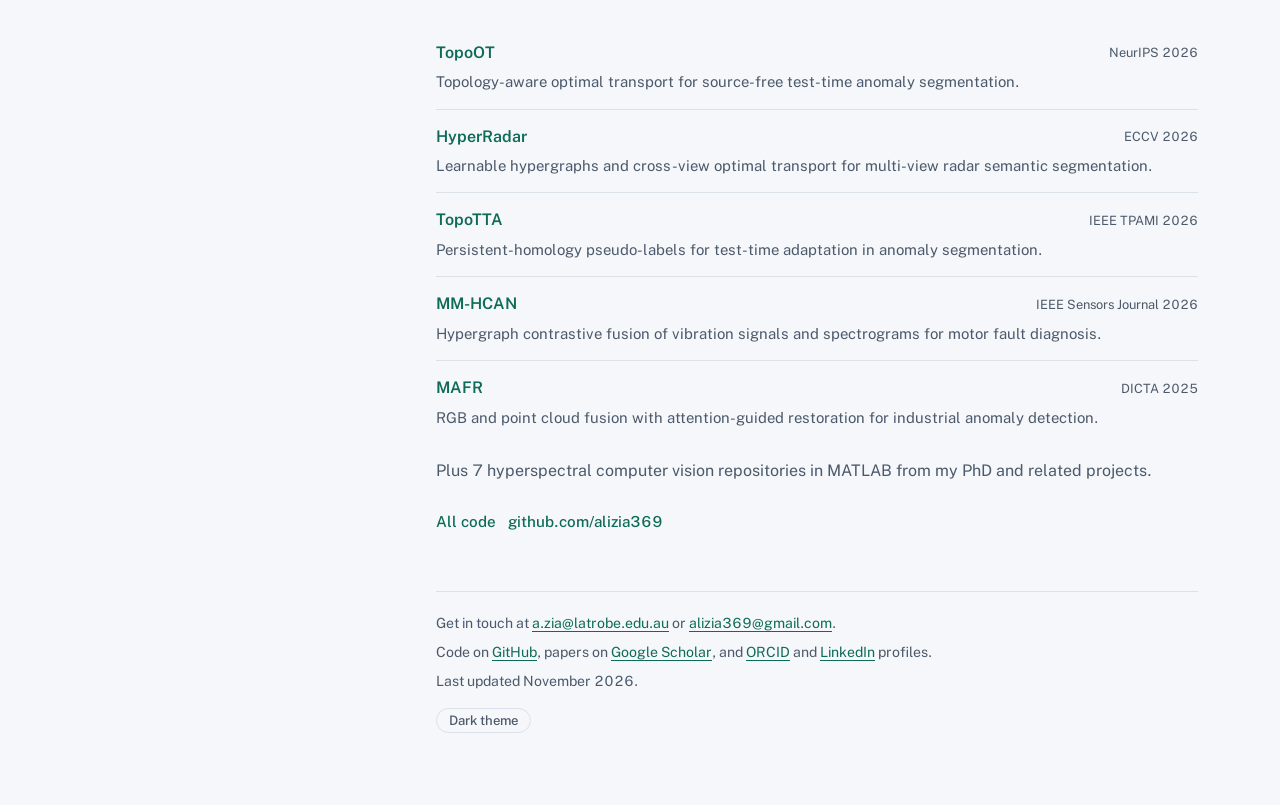
==== commit ab07e95c: "Act on website review: current CV, La Trobe contact, grant roles, convened courses, next directions " ====
--- a/index.html
+++ b/index.html
@@ -5,11 +5,11 @@
 <meta name="viewport" content="width=device-width, initial-scale=1">
 <title>Ali Zia, machine learning researcher</title>
 <meta name="description" content="Ali Zia is a machine learning researcher at La Trobe University working on topological deep learning, hyperspectral imaging and reliable AI for agriculture, health and industry.">
-<link rel="canonical" href="https://ali-zia.me/">
+<link rel="canonical" href="https://alizia369.github.io/">
 <meta property="og:title" content="Ali Zia, machine learning researcher">
 <meta property="og:description" content="Ali Zia is a machine learning researcher at La Trobe University working on topological deep learning, hyperspectral imaging and reliable AI for agriculture, health and industry.">
-<meta property="og:image" content="https://ali-zia.me/assets/img/profile.jpg">
-<meta property="og:url" content="https://ali-zia.me/">
+<meta property="og:image" content="https://alizia369.github.io/assets/img/profile.jpg">
+<meta property="og:url" content="https://alizia369.github.io/">
 <meta name="theme-color" content="#f5f7fa">
 <link rel="icon" href="data:image/svg+xml,%3Csvg xmlns='http://www.w3.org/2000/svg' viewBox='0 0 32 32'%3E%3Crect width='32' height='32' rx='7' fill='%2314202e'/%3E%3Ccircle cx='10' cy='21' r='3' fill='%235daa3a'/%3E%3Ccircle cx='16' cy='10' r='3' fill='%232f6fd0'/%3E%3Ccircle cx='23' cy='20' r='3' fill='%23e2792e'/%3E%3Cpath d='M10 21 16 10 23 20Z' fill='none' stroke='%23cfd8e3' stroke-width='1.5'/%3E%3C/svg%3E">
 <link rel="preconnect" href="https://fonts.googleapis.com">
@@ -29,7 +29,7 @@
       </div>
     </div>
     <nav aria-label="Site"><ul class="menu"><li><a href="/" aria-current="page">About</a></li><li><a href="/research/">Research</a></li><li><a href="/publications/">Publications</a></li><li><a href="/code/">Code</a></li><li><a href="/teaching/">Teaching</a></li><li><a href="/grants/">Grants</a></li><li><a href="/recognition/">Recognition</a></li><li><a href="/resume/">Resume</a></li></ul></nav>
-    <ul class="links"><li><a href="mailto:alizia369@gmail.com"><svg viewBox="0 0 24 24" aria-hidden="true"><path d="M3 5h18a1 1 0 0 1 1 1v12a1 1 0 0 1-1 1H3a1 1 0 0 1-1-1V6a1 1 0 0 1 1-1Zm1 2.3V17h16V7.3l-8 5.4-8-5.4ZM5.6 7 12 11.3 18.4 7H5.6Z"/></svg>Email</a></li><li><a href="https://scholar.google.com/citations?user=BVBJ06QAAAAJ"><svg viewBox="0 0 24 24" aria-hidden="true"><path d="M12 3 1 9l11 6 9-4.9V17h2V9L12 3Zm-6 9.7V16c0 1.7 2.7 3 6 3s6-1.3 6-3v-3.3l-6 3.3-6-3.3Z"/></svg>Google Scholar</a></li><li><a href="https://github.com/alizia369"><svg viewBox="0 0 24 24" aria-hidden="true"><path d="M12 2a10 10 0 0 0-3.2 19.5c.5.1.7-.2.7-.5v-1.7c-2.8.6-3.4-1.3-3.4-1.3-.5-1.2-1.1-1.5-1.1-1.5-.9-.6.1-.6.1-.6 1 .1 1.5 1 1.5 1 .9 1.6 2.4 1.1 3 .9.1-.7.4-1.1.6-1.4-2.2-.3-4.6-1.1-4.6-5a3.9 3.9 0 0 1 1-2.7 3.6 3.6 0 0 1 .1-2.7s.8-.3 2.8 1a9.6 9.6 0 0 1 5 0c1.9-1.3 2.8-1 2.8-1 .5 1.4.2 2.4.1 2.7a3.9 3.9 0 0 1 1 2.7c0 3.9-2.3 4.7-4.6 5 .4.3.7.9.7 1.9V21c0 .3.2.6.7.5A10 10 0 0 0 12 2Z"/></svg>GitHub</a></li><li><a href="https://orcid.org/0000-0003-4819-6666"><svg viewBox="0 0 24 24" aria-hidden="true"><path d="M12 2a10 10 0 1 0 0 20 10 10 0 0 0 0-20ZM8.3 17H6.9V9.4h1.4V17Zm-.7-8.6a.9.9 0 1 1 0-1.8.9.9 0 0 1 0 1.8ZM17.3 13.2c0 2.2-1.6 3.8-4 3.8h-3V9.4h3c2.4 0 4 1.6 4 3.8Zm-1.4 0c0-1.5-1-2.5-2.7-2.5h-1.5v5h1.5c1.7 0 2.7-1 2.7-2.5Z"/></svg>ORCID</a></li><li><a href="https://www.linkedin.com/in/ali-zia-0411b123/"><svg viewBox="0 0 24 24" aria-hidden="true"><path d="M4.98 3.5a2.5 2.5 0 1 1 0 5 2.5 2.5 0 0 1 0-5ZM3 9.5h4V21H3V9.5Zm6.5 0h3.8v1.6h.1c.5-1 1.8-2 3.8-2 4 0 4.8 2.6 4.8 6V21h-4v-5.2c0-1.2 0-2.8-1.7-2.8s-2 1.3-2 2.7V21h-4V9.5Z"/></svg>LinkedIn</a></li></ul>
+    <ul class="links"><li><a href="mailto:a.zia@latrobe.edu.au"><svg viewBox="0 0 24 24" aria-hidden="true"><path d="M3 5h18a1 1 0 0 1 1 1v12a1 1 0 0 1-1 1H3a1 1 0 0 1-1-1V6a1 1 0 0 1 1-1Zm1 2.3V17h16V7.3l-8 5.4-8-5.4ZM5.6 7 12 11.3 18.4 7H5.6Z"/></svg>Email</a></li><li><a href="https://scholar.google.com/citations?user=BVBJ06QAAAAJ"><svg viewBox="0 0 24 24" aria-hidden="true"><path d="M12 3 1 9l11 6 9-4.9V17h2V9L12 3Zm-6 9.7V16c0 1.7 2.7 3 6 3s6-1.3 6-3v-3.3l-6 3.3-6-3.3Z"/></svg>Google Scholar</a></li><li><a href="https://github.com/alizia369"><svg viewBox="0 0 24 24" aria-hidden="true"><path d="M12 2a10 10 0 0 0-3.2 19.5c.5.1.7-.2.7-.5v-1.7c-2.8.6-3.4-1.3-3.4-1.3-.5-1.2-1.1-1.5-1.1-1.5-.9-.6.1-.6.1-.6 1 .1 1.5 1 1.5 1 .9 1.6 2.4 1.1 3 .9.1-.7.4-1.1.6-1.4-2.2-.3-4.6-1.1-4.6-5a3.9 3.9 0 0 1 1-2.7 3.6 3.6 0 0 1 .1-2.7s.8-.3 2.8 1a9.6 9.6 0 0 1 5 0c1.9-1.3 2.8-1 2.8-1 .5 1.4.2 2.4.1 2.7a3.9 3.9 0 0 1 1 2.7c0 3.9-2.3 4.7-4.6 5 .4.3.7.9.7 1.9V21c0 .3.2.6.7.5A10 10 0 0 0 12 2Z"/></svg>GitHub</a></li><li><a href="https://orcid.org/0000-0003-4819-6666"><svg viewBox="0 0 24 24" aria-hidden="true"><path d="M12 2a10 10 0 1 0 0 20 10 10 0 0 0 0-20ZM8.3 17H6.9V9.4h1.4V17Zm-.7-8.6a.9.9 0 1 1 0-1.8.9.9 0 0 1 0 1.8ZM17.3 13.2c0 2.2-1.6 3.8-4 3.8h-3V9.4h3c2.4 0 4 1.6 4 3.8Zm-1.4 0c0-1.5-1-2.5-2.7-2.5h-1.5v5h1.5c1.7 0 2.7-1 2.7-2.5Z"/></svg>ORCID</a></li><li><a href="https://www.linkedin.com/in/ali-zia-0411b123/"><svg viewBox="0 0 24 24" aria-hidden="true"><path d="M4.98 3.5a2.5 2.5 0 1 1 0 5 2.5 2.5 0 0 1 0-5ZM3 9.5h4V21H3V9.5Zm6.5 0h3.8v1.6h.1c.5-1 1.8-2 3.8-2 4 0 4.8 2.6 4.8 6V21h-4v-5.2c0-1.2 0-2.8-1.7-2.8s-2 1.3-2 2.7V21h-4V9.5Z"/></svg>LinkedIn</a></li></ul>
     <div class="metrics">
       <p><b>982</b> citations, h-index <b>14</b></p>
       <p>Google Scholar, Nov 2026</p>
@@ -623,14 +623,15 @@
 
     <section id="glance" aria-labelledby="glance-h">
       <h2 id="glance-h">At a glance</h2>
-      <div class="tiles t3" role="group" aria-label="Research and teaching in numbers"><div class="tile"><b><span data-count="65" data-decimals="0" data-prefix="" data-suffix="">65</span></b><span class="l">publications</span><span class="d">20 journal articles, 32 conference and workshop papers and 13 preprints and other works. Including IEEE TPAMI, IEEE TIP, IEEE TGRS, Computer Science Review, NeurIPS and ECCV</span></div><div class="tile"><b><span data-count="982" data-decimals="0" data-prefix="" data-suffix="">982</span></b><span class="l">citations</span><span class="d">h-index 14 and i10-index 24 on Google Scholar, Nov 2026</span></div><div class="tile"><b><span data-count="1.3" data-decimals="1" data-prefix="$" data-suffix="M+">$1.3M+</span></b><span class="l">AUD in competitive funding</span><span class="d">CSIRO, the CSIRO–CAS partnership and La Trobe</span></div><div class="tile"><b><span data-count="60" data-decimals="0" data-prefix="" data-suffix="+">60+</span></b><span class="l">course offerings taught</span><span class="d">20+ in Australia and 40+ overseas; average student rating above 4/5</span></div><div class="tile"><b><span data-count="39" data-decimals="0" data-prefix="" data-suffix="+">39+</span></b><span class="l">students supervised</span><span class="d">6 postgraduate and 33 honours to completion, plus 4 current PhDs</span></div><div class="tile"><b><span data-count="10" data-decimals="0" data-prefix="" data-suffix="+">10+</span></b><span class="l">years of teaching</span><span class="d">La Trobe, Griffith, ANU and COMSATS</span></div></div>
+      <div class="tiles t3" role="group" aria-label="Research and teaching in numbers"><div class="tile"><b><span data-count="65" data-decimals="0" data-prefix="" data-suffix="">65</span></b><span class="l">publications</span><span class="d">20 journal articles, 32 conference and workshop papers and 13 preprints and other works. Including IEEE TPAMI, IEEE TIP, IEEE TGRS, Computer Science Review, NeurIPS and ECCV</span></div><div class="tile"><b><span data-count="982" data-decimals="0" data-prefix="" data-suffix="">982</span></b><span class="l">citations</span><span class="d">h-index 14 and i10-index 24 on Google Scholar, Nov 2026</span></div><div class="tile"><b><span data-count="1.4" data-decimals="1" data-prefix="$" data-suffix="M+">$1.4M+</span></b><span class="l">AUD in competitive funding</span><span class="d">$806k of it as lead chief investigator or work-package lead; from CSIRO, the CSIRO–CAS partnership and La Trobe</span></div><div class="tile"><b><span data-count="60" data-decimals="0" data-prefix="" data-suffix="+">60+</span></b><span class="l">course offerings taught</span><span class="d">20+ in Australia and 40+ overseas; average student rating above 4/5</span></div><div class="tile"><b><span data-count="39" data-decimals="0" data-prefix="" data-suffix="+">39+</span></b><span class="l">students supervised</span><span class="d">6 postgraduate and 33 honours to completion, plus 4 current PhDs</span></div><div class="tile"><b><span data-count="10" data-decimals="0" data-prefix="" data-suffix="+">10+</span></b><span class="l">years of teaching</span><span class="d">La Trobe, Griffith, ANU and COMSATS</span></div></div>
       <figure class="cites" aria-labelledby="cites-h"><p class="cites-h" id="cites-h">Citations per year</p><ol class="cbars" style="--n:17"><li style="--h:1.1%"><span class="bar" tabindex="0" aria-label="2010: 4 citations"><span class="v" aria-hidden="true">4</span></span><span class="yr" aria-hidden="true">2010</span></li><li style="--h:1.1%"><span class="bar" tabindex="0" aria-label="2011: 4 citations"><span class="v" aria-hidden="true">4</span></span><span class="yr" aria-hidden="true">2011</span></li><li style="--h:1.6%"><span class="bar" tabindex="0" aria-label="2012: 6 citations"><span class="v" aria-hidden="true">6</span></span><span class="yr" aria-hidden="true">2012</span></li><li style="--h:1.1%"><span class="bar" tabindex="0" aria-label="2013: 4 citations"><span class="v" aria-hidden="true">4</span></span><span class="yr" aria-hidden="true">2013</span></li><li style="--h:1.6%"><span class="bar" tabindex="0" aria-label="2014: 6 citations"><span class="v" aria-hidden="true">6</span></span><span class="yr" aria-hidden="true">2014</span></li><li style="--h:1.4%"><span class="bar" tabindex="0" aria-label="2015: 5 citations"><span class="v" aria-hidden="true">5</span></span><span class="yr" aria-hidden="true">2015</span></li><li style="--h:2.7%"><span class="bar" tabindex="0" aria-label="2016: 10 citations"><span class="v" aria-hidden="true">10</span></span><span class="yr" aria-hidden="true">2016</span></li><li style="--h:2.7%"><span class="bar" tabindex="0" aria-label="2017: 10 citations"><span class="v" aria-hidden="true">10</span></span><span class="yr" aria-hidden="true">2017</span></li><li style="--h:5.2%"><span class="bar" tabindex="0" aria-label="2018: 19 citations"><span class="v" aria-hidden="true">19</span></span><span class="yr" aria-hidden="true">2018</span></li><li style="--h:8.7%"><span class="bar" tabindex="0" aria-label="2019: 32 citations"><span class="v" aria-hidden="true">32</span></span><span class="yr" aria-hidden="true">2019</span></li><li style="--h:8.7%"><span class="bar" tabindex="0" aria-label="2020: 32 citations"><span class="v" aria-hidden="true">32</span></span><span class="yr" aria-hidden="true">2020</span></li><li style="--h:15.3%"><span class="bar" tabindex="0" aria-label="2021: 56 citations"><span class="v" aria-hidden="true">56</span></span><span class="yr" aria-hidden="true">2021</span></li><li style="--h:18.5%"><span class="bar" tabindex="0" aria-label="2022: 68 citations"><span class="v" aria-hidden="true">68</span></span><span class="yr" aria-hidden="true">2022</span></li><li style="--h:14.4%"><span class="bar" tabindex="0" aria-label="2023: 53 citations"><span class="v" aria-hidden="true">53</span></span><span class="yr" aria-hidden="true">2023</span></li><li class="on" style="--h:22.9%"><span class="bar" tabindex="0" aria-label="2024: 84 citations"><span class="v" aria-hidden="true">84</span></span><span class="yr" aria-hidden="true">2024</span></li><li class="on" style="--h:56.1%"><span class="bar" tabindex="0" aria-label="2025: 206 citations"><span class="v" aria-hidden="true">206</span></span><span class="yr" aria-hidden="true">2025</span></li><li class="on" style="--h:100.0%"><span class="bar" tabindex="0" aria-label="2026 (to date): 367 citations"><span class="v" aria-hidden="true">367</span></span><span class="yr" aria-hidden="true">2026</span></li></ol><table class="sr"><caption>Google Scholar citations per year</caption><tr><th scope="col">Year</th><th scope="col">Citations</th></tr><tr><th scope="row">2010</th><td>4</td></tr><tr><th scope="row">2011</th><td>4</td></tr><tr><th scope="row">2012</th><td>6</td></tr><tr><th scope="row">2013</th><td>4</td></tr><tr><th scope="row">2014</th><td>6</td></tr><tr><th scope="row">2015</th><td>5</td></tr><tr><th scope="row">2016</th><td>10</td></tr><tr><th scope="row">2017</th><td>10</td></tr><tr><th scope="row">2018</th><td>19</td></tr><tr><th scope="row">2019</th><td>32</td></tr><tr><th scope="row">2020</th><td>32</td></tr><tr><th scope="row">2021</th><td>56</td></tr><tr><th scope="row">2022</th><td>68</td></tr><tr><th scope="row">2023</th><td>53</td></tr><tr><th scope="row">2024</th><td>84</td></tr><tr><th scope="row">2025</th><td>206</td></tr><tr><th scope="row">2026</th><td>367</td></tr></table><figcaption>Google Scholar, 2010 to 22 Nov 2026. Refreshed automatically every three days.</figcaption></figure>
       <div class="mini-path" data-reveal><ol class="milestones" aria-label="Career milestones"><li data-cat="edu" style="--i:0"><span class="badge"><svg aria-hidden="true" focusable="false" stroke="currentColor" fill="none" stroke-width="2" viewBox="0 0 24 24" stroke-linecap="round" stroke-linejoin="round" xmlns="http://www.w3.org/2000/svg"><path d="M21.42 10.922a1 1 0 0 0-.019-1.838L12.83 5.18a2 2 0 0 0-1.66 0L2.6 9.08a1 1 0 0 0 0 1.832l8.57 3.908a2 2 0 0 0 1.66 0z"></path><path d="M22 10v6"></path><path d="M6 12.5V16a6 3 0 0 0 12 0v-3.5"></path></svg><span class="sr">Education</span></span><span class="r">B.Sc. (Hons)</span><span class="o">University of the Punjab</span></li><li data-cat="ind" style="--i:1"><span class="badge"><svg aria-hidden="true" focusable="false" stroke="currentColor" fill="none" stroke-width="2" viewBox="0 0 24 24" stroke-linecap="round" stroke-linejoin="round" xmlns="http://www.w3.org/2000/svg"><path d="M16 20V4a2 2 0 0 0-2-2h-4a2 2 0 0 0-2 2v16"></path><rect width="20" height="14" x="2" y="6" rx="2"></rect></svg><span class="sr">Industry</span></span><span class="r">Software engineer</span><span class="o">Industry, Pakistan</span></li><li data-cat="edu" style="--i:2"><span class="badge"><svg aria-hidden="true" focusable="false" stroke="currentColor" fill="none" stroke-width="2" viewBox="0 0 24 24" stroke-linecap="round" stroke-linejoin="round" xmlns="http://www.w3.org/2000/svg"><path d="M21.42 10.922a1 1 0 0 0-.019-1.838L12.83 5.18a2 2 0 0 0-1.66 0L2.6 9.08a1 1 0 0 0 0 1.832l8.57 3.908a2 2 0 0 0 1.66 0z"></path><path d="M22 10v6"></path><path d="M6 12.5V16a6 3 0 0 0 12 0v-3.5"></path></svg><span class="sr">Education</span></span><span class="r">Master&#x27;s in Computing</span><span class="o">ANU</span></li><li data-cat="acad" style="--i:3"><span class="badge"><svg aria-hidden="true" focusable="false" stroke="currentColor" fill="none" stroke-width="2" viewBox="0 0 24 24" stroke-linecap="round" stroke-linejoin="round" xmlns="http://www.w3.org/2000/svg"><path d="M2 3h20"></path><path d="M21 3v11a2 2 0 0 1-2 2H5a2 2 0 0 1-2-2V3"></path><path d="m7 21 5-5 5 5"></path></svg><span class="sr">Academic and teaching</span></span><span class="r">Assistant Professor</span><span class="o">COMSATS University</span></li><li data-cat="edu" style="--i:4"><span class="badge"><svg aria-hidden="true" focusable="false" stroke="currentColor" fill="none" stroke-width="2" viewBox="0 0 24 24" stroke-linecap="round" stroke-linejoin="round" xmlns="http://www.w3.org/2000/svg"><path d="M21.42 10.922a1 1 0 0 0-.019-1.838L12.83 5.18a2 2 0 0 0-1.66 0L2.6 9.08a1 1 0 0 0 0 1.832l8.57 3.908a2 2 0 0 0 1.66 0z"></path><path d="M22 10v6"></path><path d="M6 12.5V16a6 3 0 0 0 12 0v-3.5"></path></svg><span class="sr">Education</span></span><span class="r">PhD, teaching and development</span><span class="o">Griffith University</span></li><li data-cat="res" style="--i:5"><span class="badge"><svg aria-hidden="true" focusable="false" stroke="currentColor" fill="none" stroke-width="2" viewBox="0 0 24 24" stroke-linecap="round" stroke-linejoin="round" xmlns="http://www.w3.org/2000/svg"><path d="M10 2v7.527a2 2 0 0 1-.211.896L4.72 20.55a1 1 0 0 0 .9 1.45h12.76a1 1 0 0 0 .9-1.45l-5.069-10.127A2 2 0 0 1 14 9.527V2"></path><path d="M8.5 2h7"></path><path d="M7 16h10"></path></svg><span class="sr">Industry and academic research</span></span><span class="r">Postdoctoral Fellow</span><span class="o">Griffith, then ANU and CSIRO</span></li><li data-cat="res" class="current" style="--i:6"><span class="badge"><svg aria-hidden="true" focusable="false" stroke="currentColor" fill="none" stroke-width="2" viewBox="0 0 24 24" stroke-linecap="round" stroke-linejoin="round" xmlns="http://www.w3.org/2000/svg"><path d="M10 2v7.527a2 2 0 0 1-.211.896L4.72 20.55a1 1 0 0 0 .9 1.45h12.76a1 1 0 0 0 .9-1.45l-5.069-10.127A2 2 0 0 1 14 9.527V2"></path><path d="M8.5 2h7"></path><path d="M7 16h10"></path></svg><span class="sr">Industry and academic research</span></span><span class="r">Research Fellow<span class="sr">(current role)</span></span><span class="o">La Trobe University</span></li></ol></div>
       <a class="more-link" href="/resume/#pathway">Full career pathway</a>
     </section>
 
     <section id="recognition" aria-labelledby="rec-h">
-      <h2 id="rec-h">Selected awards and recognition</h2>
+      <h2 id="rec-h">Leadership, editorial roles and awards</h2>
+      <p class="measure">I co-supervise four PhD students, co-lead the CSIRO ML Workshop Series and work with partners including Agriculture Victoria, Hort Innovation, GRDC, Denso and Turosi. <a href="/grants/">Funding and my role on each grant</a>.</p>
       <ul class="awards"><li><span class="aw-ic"><svg aria-hidden="true" focusable="false" stroke="currentColor" fill="none" stroke-width="2" viewBox="0 0 24 24" stroke-linecap="round" stroke-linejoin="round" xmlns="http://www.w3.org/2000/svg"><path d="M12 7v14"></path><path d="M3 18a1 1 0 0 1-1-1V4a1 1 0 0 1 1-1h5a4 4 0 0 1 4 4 4 4 0 0 1 4-4h5a1 1 0 0 1 1 1v13a1 1 0 0 1-1 1h-6a3 3 0 0 0-3 3 3 3 0 0 0-3-3z"></path></svg></span><div><span class="h"><a href="https://link.springer.com/journal/42979/editorial-board" rel="noopener">Associate Editor</a></span><span class="s">SN Computer Science (Springer Nature)</span></div><span class="y">Current</span></li><li><span class="aw-ic"><svg aria-hidden="true" focusable="false" stroke="currentColor" fill="none" stroke-width="2" viewBox="0 0 24 24" stroke-linecap="round" stroke-linejoin="round" xmlns="http://www.w3.org/2000/svg"><path d="M12 7v14"></path><path d="M3 18a1 1 0 0 1-1-1V4a1 1 0 0 1 1-1h5a4 4 0 0 1 4 4 4 4 0 0 1 4-4h5a1 1 0 0 1 1 1v13a1 1 0 0 1-1 1h-6a3 3 0 0 0-3 3 3 3 0 0 0-3-3z"></path></svg></span><div><span class="h"><a href="https://www.frontiersin.org/journals/remote-sensing/sections/multi--and-hyper-spectral-imaging/editors" rel="noopener">Associate Editor</a></span><span class="s">Frontiers in Remote Sensing, Multi- and Hyper-Spectral Imaging section</span></div><span class="y">2026</span></li><li><span class="aw-ic"><svg aria-hidden="true" focusable="false" stroke="currentColor" fill="none" stroke-width="2" viewBox="0 0 24 24" stroke-linecap="round" stroke-linejoin="round" xmlns="http://www.w3.org/2000/svg"><path d="M12 7v14"></path><path d="M3 18a1 1 0 0 1-1-1V4a1 1 0 0 1 1-1h5a4 4 0 0 1 4 4 4 4 0 0 1 4-4h5a1 1 0 0 1 1 1v13a1 1 0 0 1-1 1h-6a3 3 0 0 0-3 3 3 3 0 0 0-3-3z"></path></svg></span><div><span class="h"><a href="https://link.springer.com/collections/fiaehabchh" rel="noopener">Lead guest editor</a></span><span class="s">SN Computer Science collection, AI for Agriculture, open for submissions until 31 May 2027</span></div><span class="y">2026</span></li><li><span class="aw-ic"><svg aria-hidden="true" focusable="false" stroke="currentColor" fill="none" stroke-width="2" viewBox="0 0 24 24" stroke-linecap="round" stroke-linejoin="round" xmlns="http://www.w3.org/2000/svg"><path d="M2 3h20"></path><path d="M21 3v11a2 2 0 0 1-2 2H5a2 2 0 0 1-2-2V3"></path><path d="m7 21 5-5 5 5"></path></svg></span><div><span class="h"><a href="https://www.acml-conf.org/2026/program/tutorials/" rel="noopener">Tutorial lead</a></span><span class="s">ACML 2026 tutorial, Topological Deep Learning for Robust Representation Learning: Foundations, Architectures, and Applications, with Abdelwahed Khamis (CSIRO)</span></div><span class="y">2026</span></li><li><span class="aw-ic"><svg aria-hidden="true" focusable="false" stroke="currentColor" fill="none" stroke-width="2" viewBox="0 0 24 24" stroke-linecap="round" stroke-linejoin="round" xmlns="http://www.w3.org/2000/svg"><path d="M2 3h20"></path><path d="M21 3v11a2 2 0 0 1-2 2H5a2 2 0 0 1-2-2V3"></path><path d="m7 21 5-5 5 5"></path></svg></span><div><span class="h">Area chair</span><span class="s">DICTA 2026 programme committee</span></div><span class="y">2026</span></li><li><span class="aw-ic"><svg aria-hidden="true" focusable="false" stroke="currentColor" fill="none" stroke-width="2" viewBox="0 0 24 24" stroke-linecap="round" stroke-linejoin="round" xmlns="http://www.w3.org/2000/svg"><path d="m15.477 12.89 1.515 8.526a.5.5 0 0 1-.81.47l-3.58-2.687a1 1 0 0 0-1.197 0l-3.586 2.686a.5.5 0 0 1-.81-.469l1.514-8.526"></path><circle cx="12" cy="8" r="6"></circle></svg></span><div><span class="h">Best Student Paper Award</span><span class="s">APRS/IEEE award, for weakly supervised pixel-wise classification of hyperspectral images <a class="vt" href="/publications/#p-weakly-supervised-pixel-wise-classification-of" title="Weakly Supervised Pixel-Wise Classification of Hyperspectral Images with Noise-Adaptive Hybrid Attention and Triple Contrastive Learning">DICTA 2025</a></span></div><span class="y">2025</span></li><li><span class="aw-ic"><svg aria-hidden="true" focusable="false" stroke="currentColor" fill="none" stroke-width="2" viewBox="0 0 24 24" stroke-linecap="round" stroke-linejoin="round" xmlns="http://www.w3.org/2000/svg"><path d="m15.477 12.89 1.515 8.526a.5.5 0 0 1-.81.47l-3.58-2.687a1 1 0 0 0-1.197 0l-3.586 2.686a.5.5 0 0 1-.81-.469l1.514-8.526"></path><circle cx="12" cy="8" r="6"></circle></svg></span><div><span class="h">Silver Reviewer</span><span class="s">ICML 2026, recognised on the basis of area chair ratings of review quality</span></div><span class="y">2026</span></li><li><span class="aw-ic"><svg aria-hidden="true" focusable="false" stroke="currentColor" fill="none" stroke-width="2" viewBox="0 0 24 24" stroke-linecap="round" stroke-linejoin="round" xmlns="http://www.w3.org/2000/svg"><path d="M12 2a3 3 0 0 0-3 3v7a3 3 0 0 0 6 0V5a3 3 0 0 0-3-3Z"></path><path d="M19 10v2a7 7 0 0 1-14 0v-2"></path><line x1="12" x2="12" y1="19" y2="22"></line></svg></span><div><span class="h">Sole invited speaker</span><span class="s">Joint IEEE GRSS, IEEE CS and CDS seminar at ANU on fine-grained AI</span></div><span class="y">2025</span></li></ul><a class="more-link" href="/recognition/">All awards, editorial roles and service</a>
     </section>
 
@@ -664,7 +665,7 @@
       <a class="more-link" href="/code/">All code</a> &nbsp; <a class="more-link" href="https://github.com/alizia369">github.com/alizia369</a>
     </section>
     <footer>
-      <p>Get in touch at <a href="mailto:alizia369@gmail.com">alizia369@gmail.com</a> or <a href="mailto:ali.zia@anu.edu.au">ali.zia@anu.edu.au</a>.</p>
+      <p>Get in touch at <a href="mailto:a.zia@latrobe.edu.au">a.zia@latrobe.edu.au</a> or <a href="mailto:alizia369@gmail.com">alizia369@gmail.com</a>.</p>
       <p>Code on <a href="https://github.com/alizia369">GitHub</a>, papers on <a href="https://scholar.google.com/citations?user=BVBJ06QAAAAJ">Google Scholar</a>, and <a href="https://orcid.org/0000-0003-4819-6666">ORCID</a> and <a href="https://www.linkedin.com/in/ali-zia-0411b123/">LinkedIn</a> profiles.</p>
       <p>Last updated November 2026.</p>
       <button class="theme-switch" type="button" id="theme-switch">Dark theme</button>
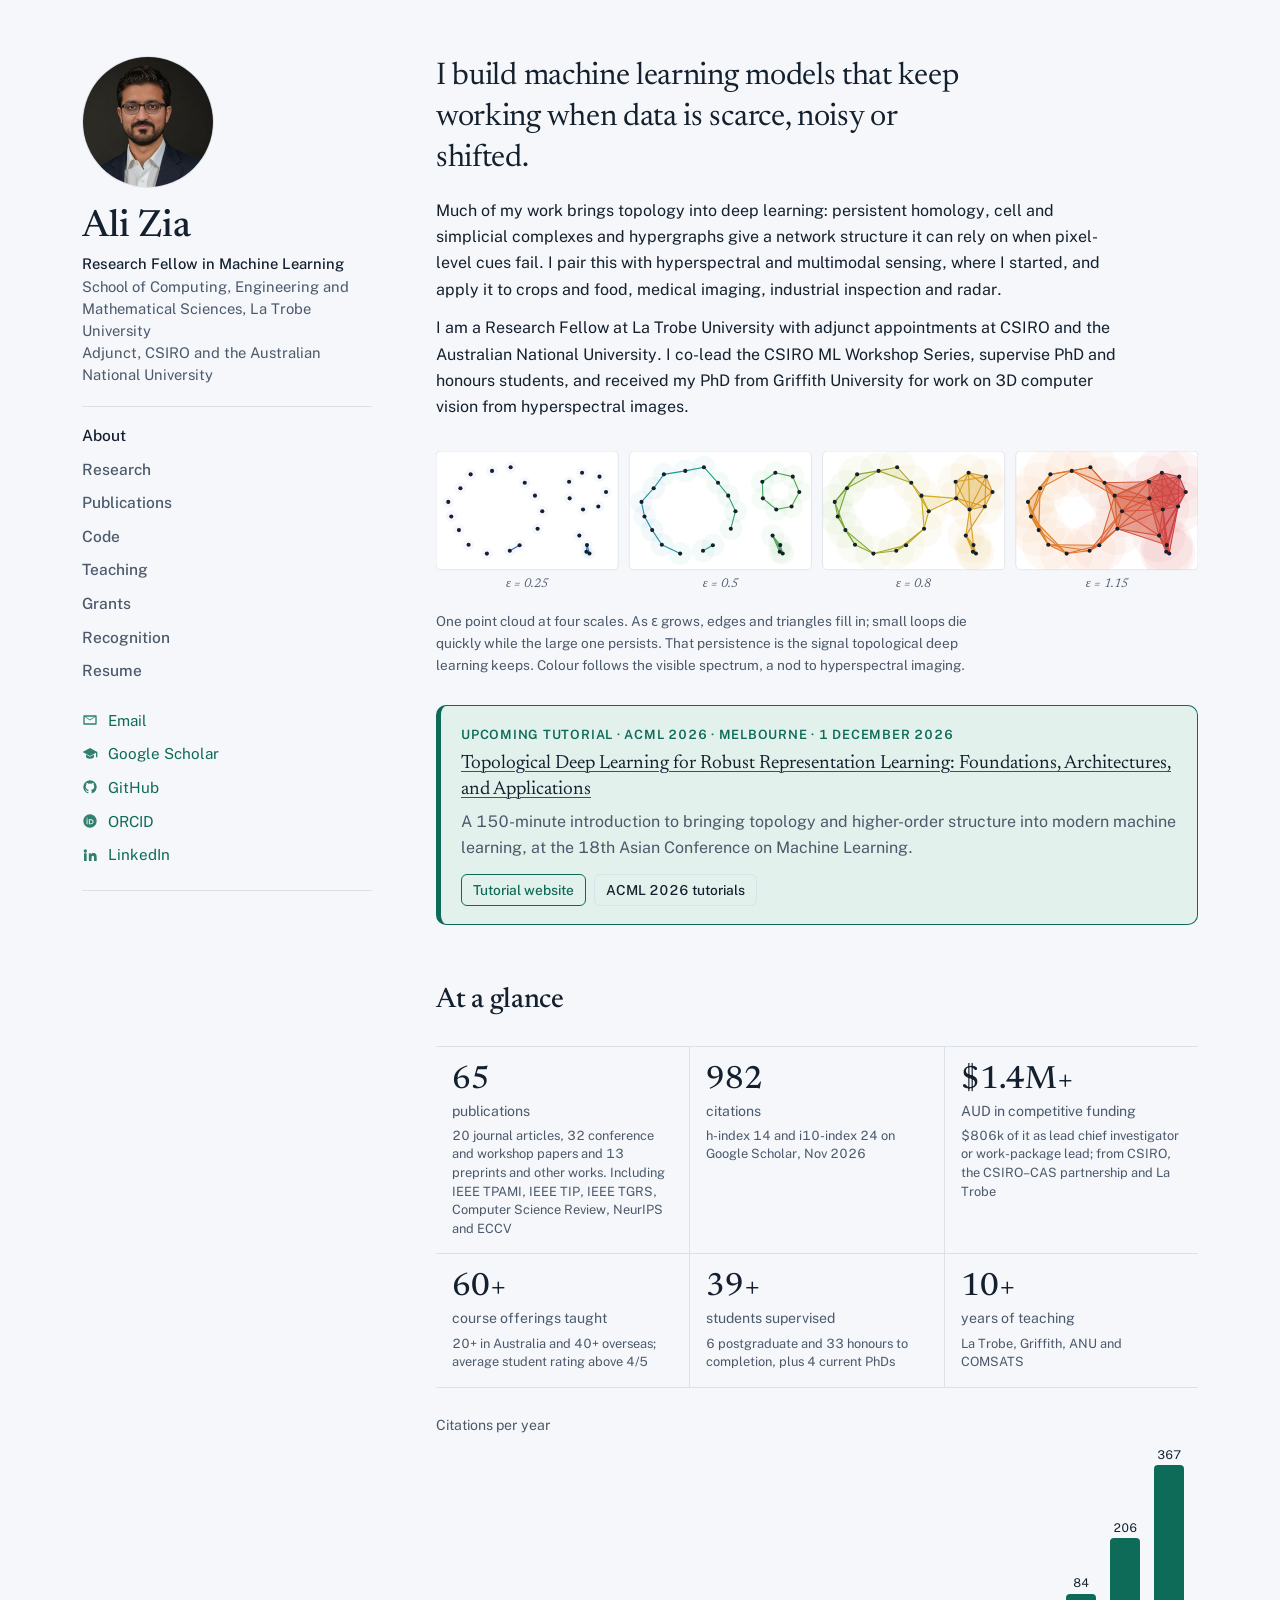
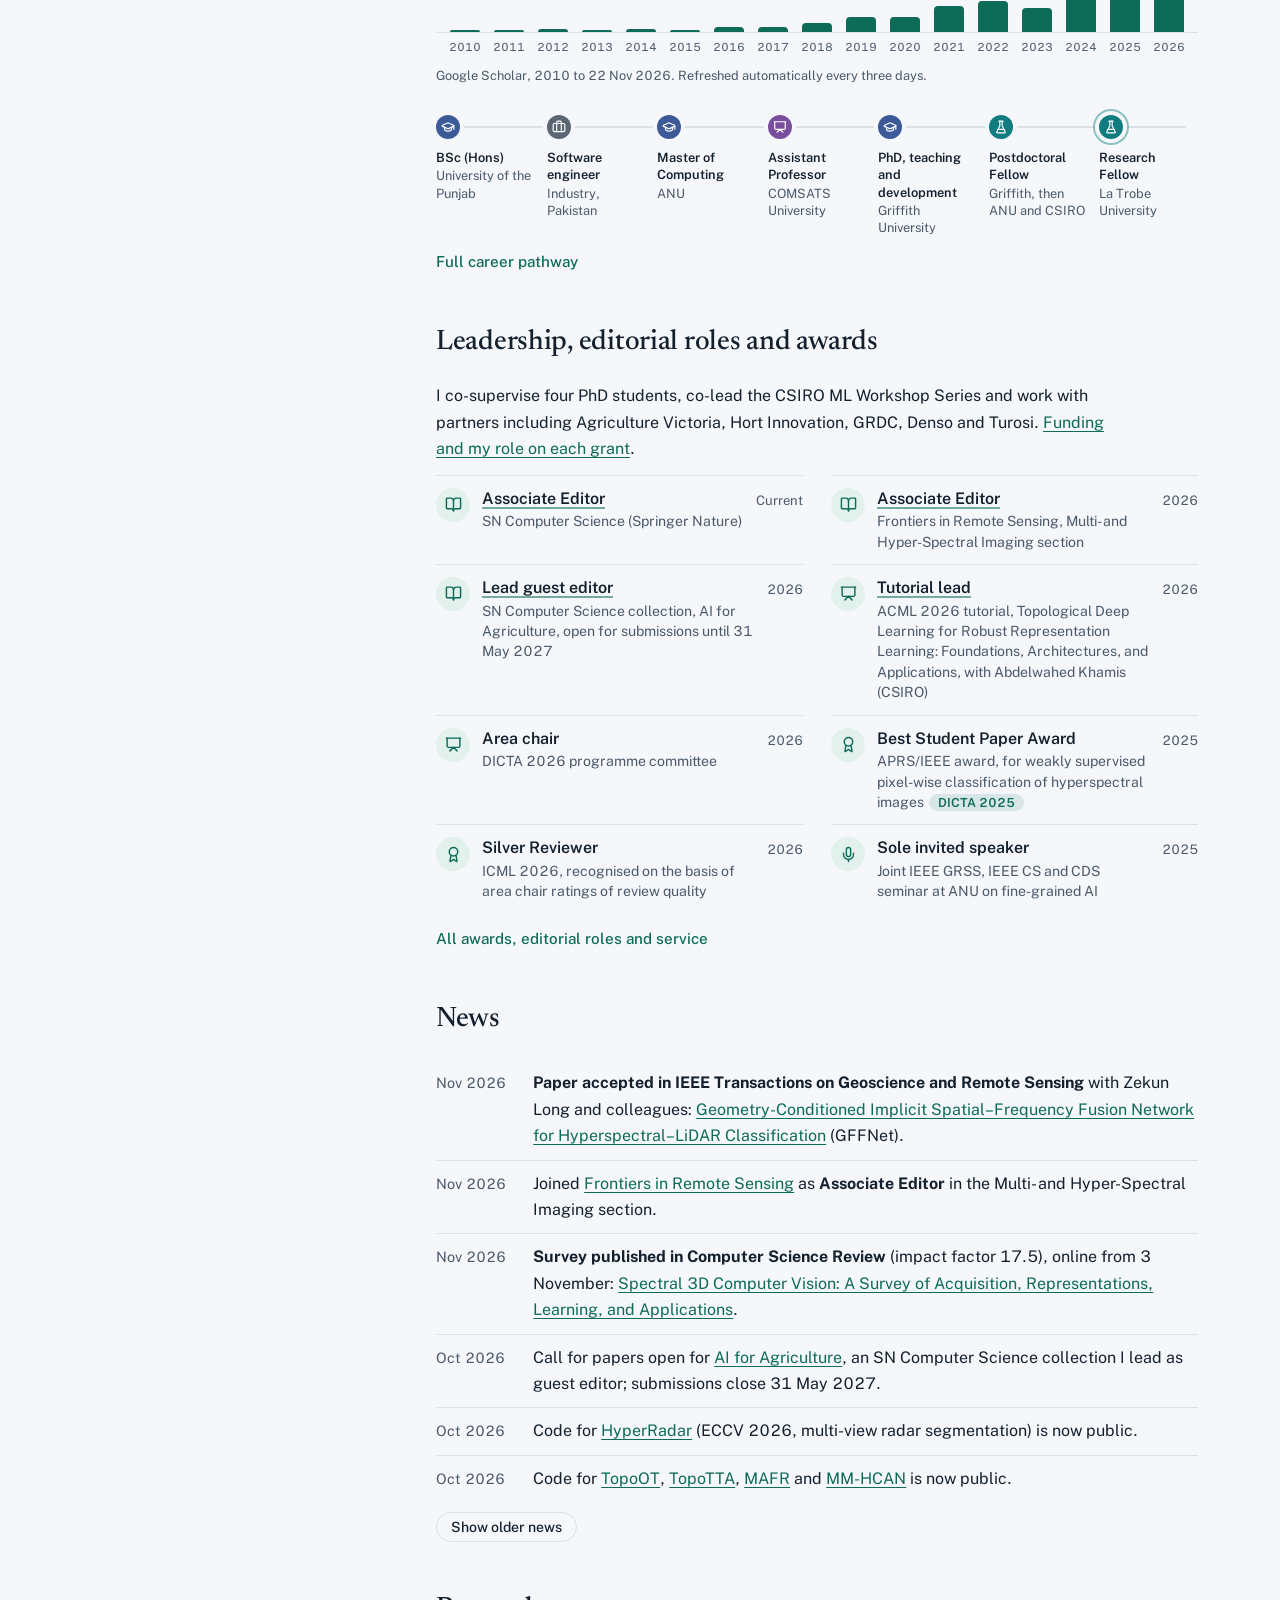
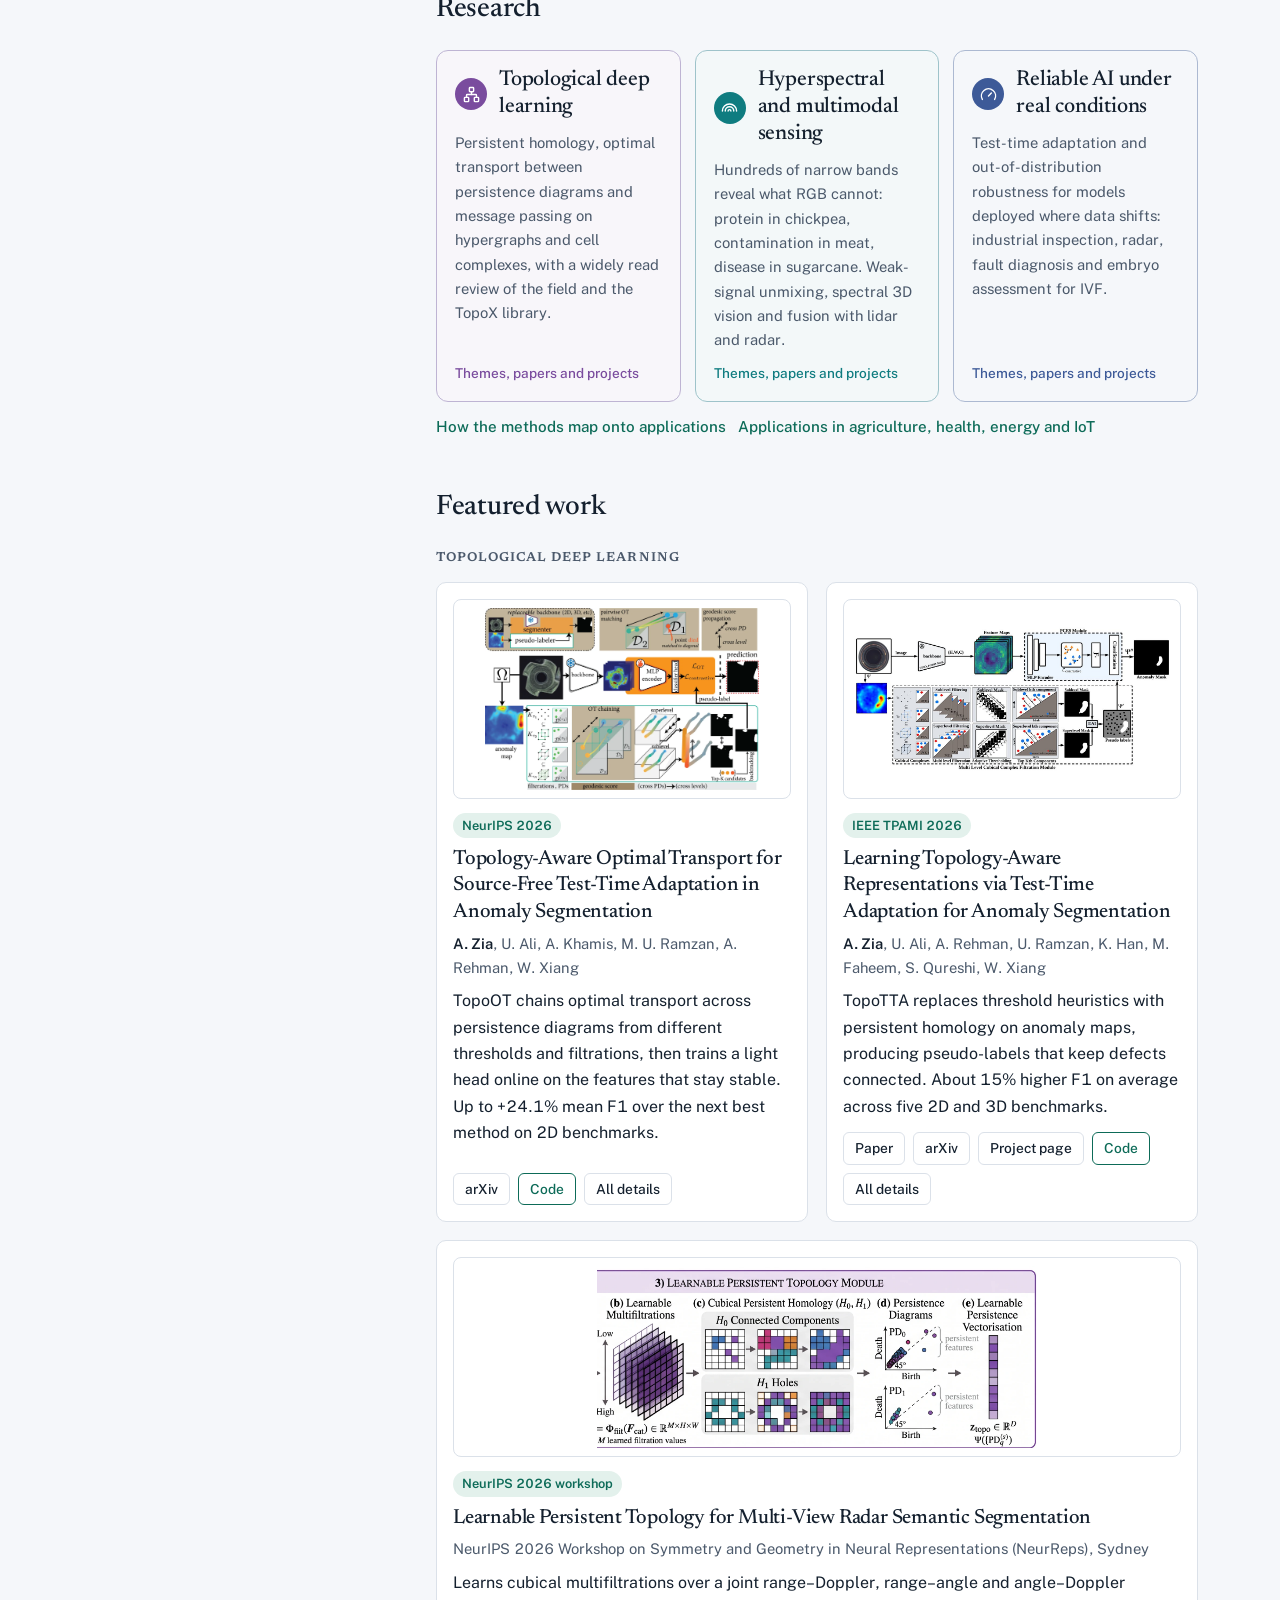
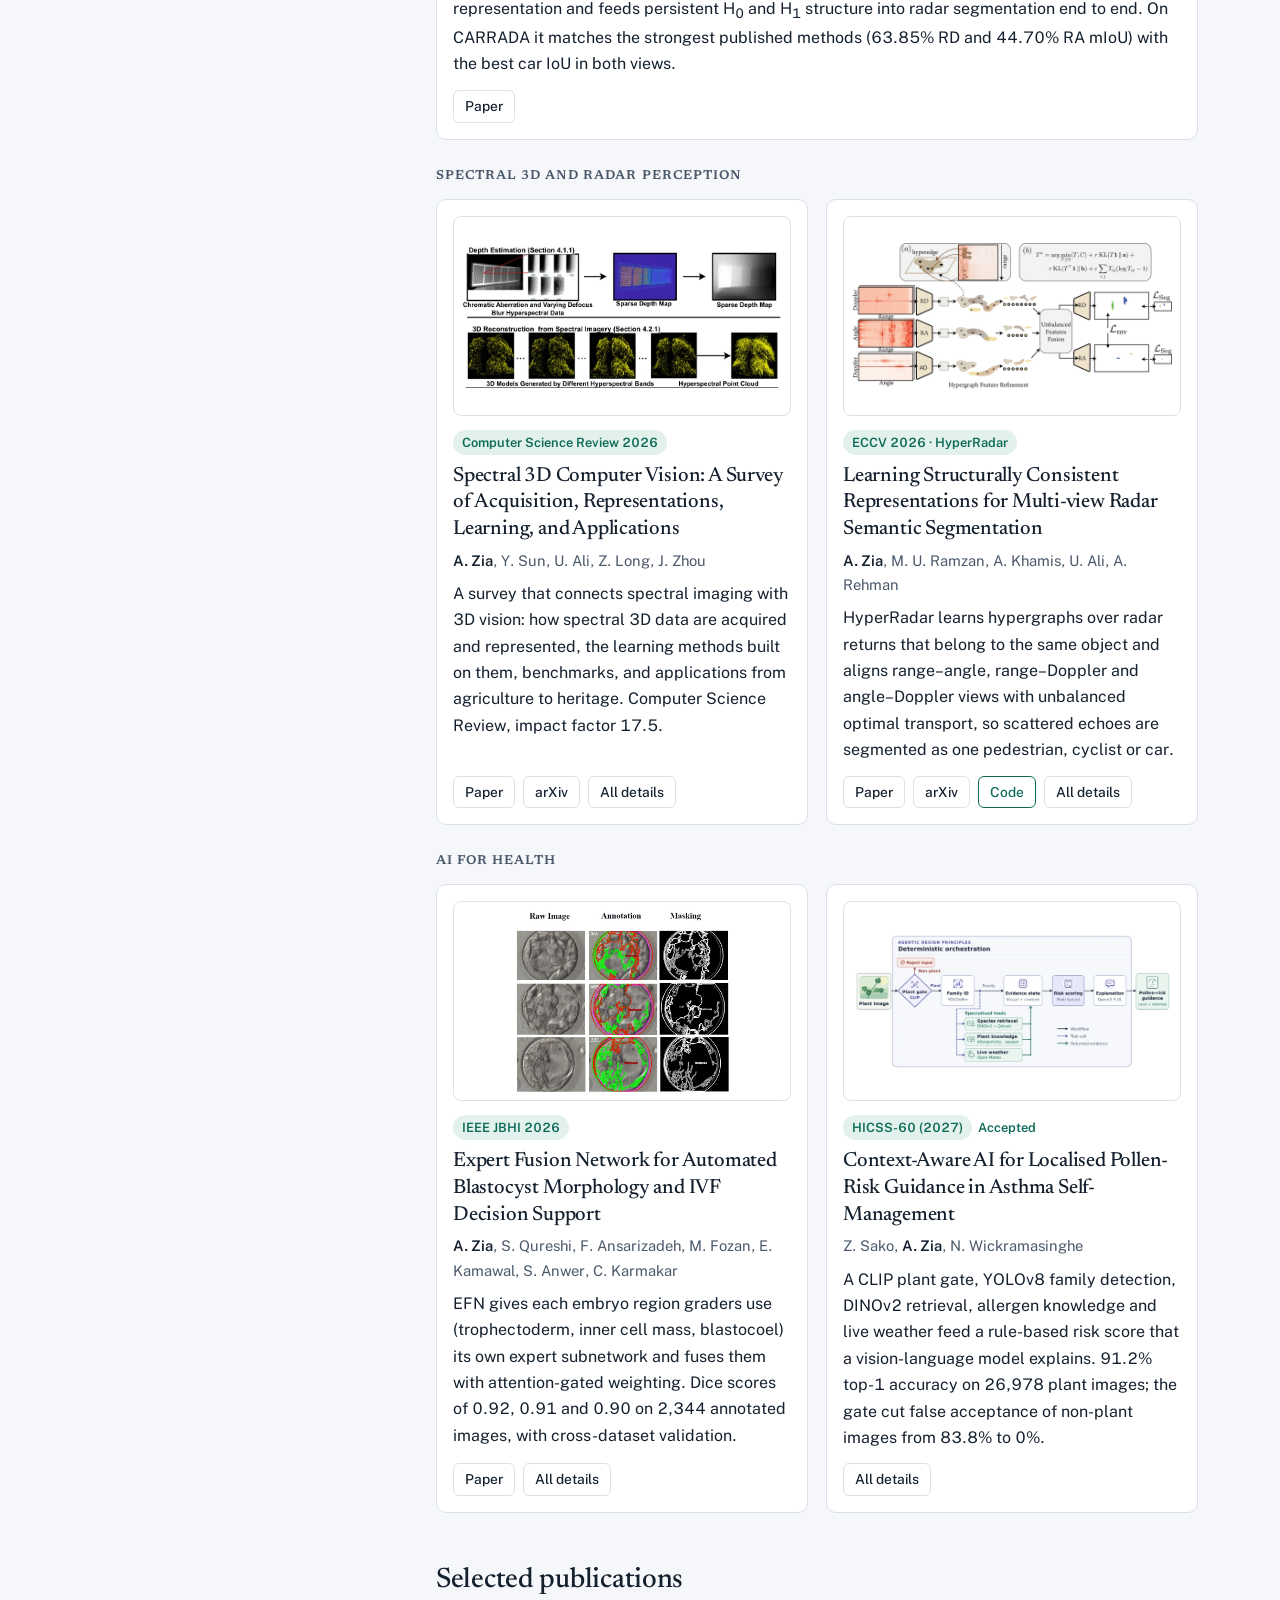
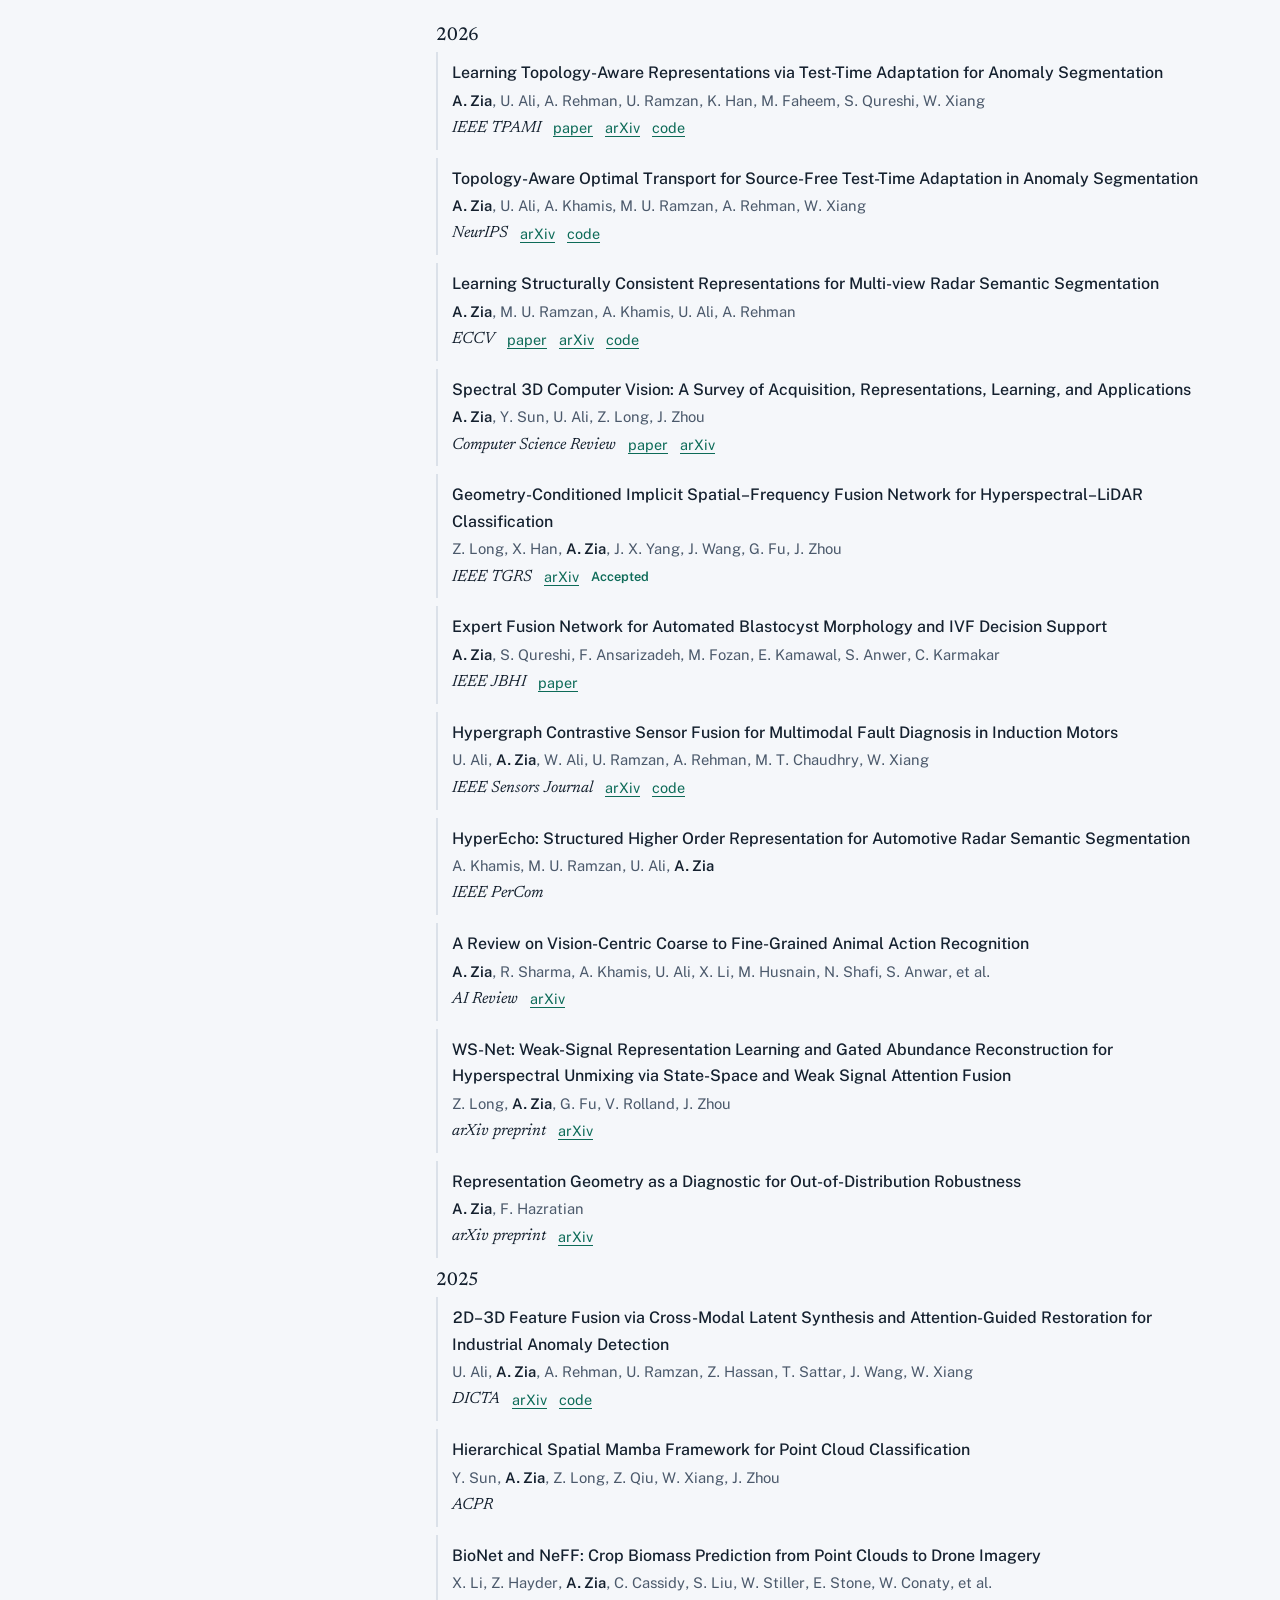
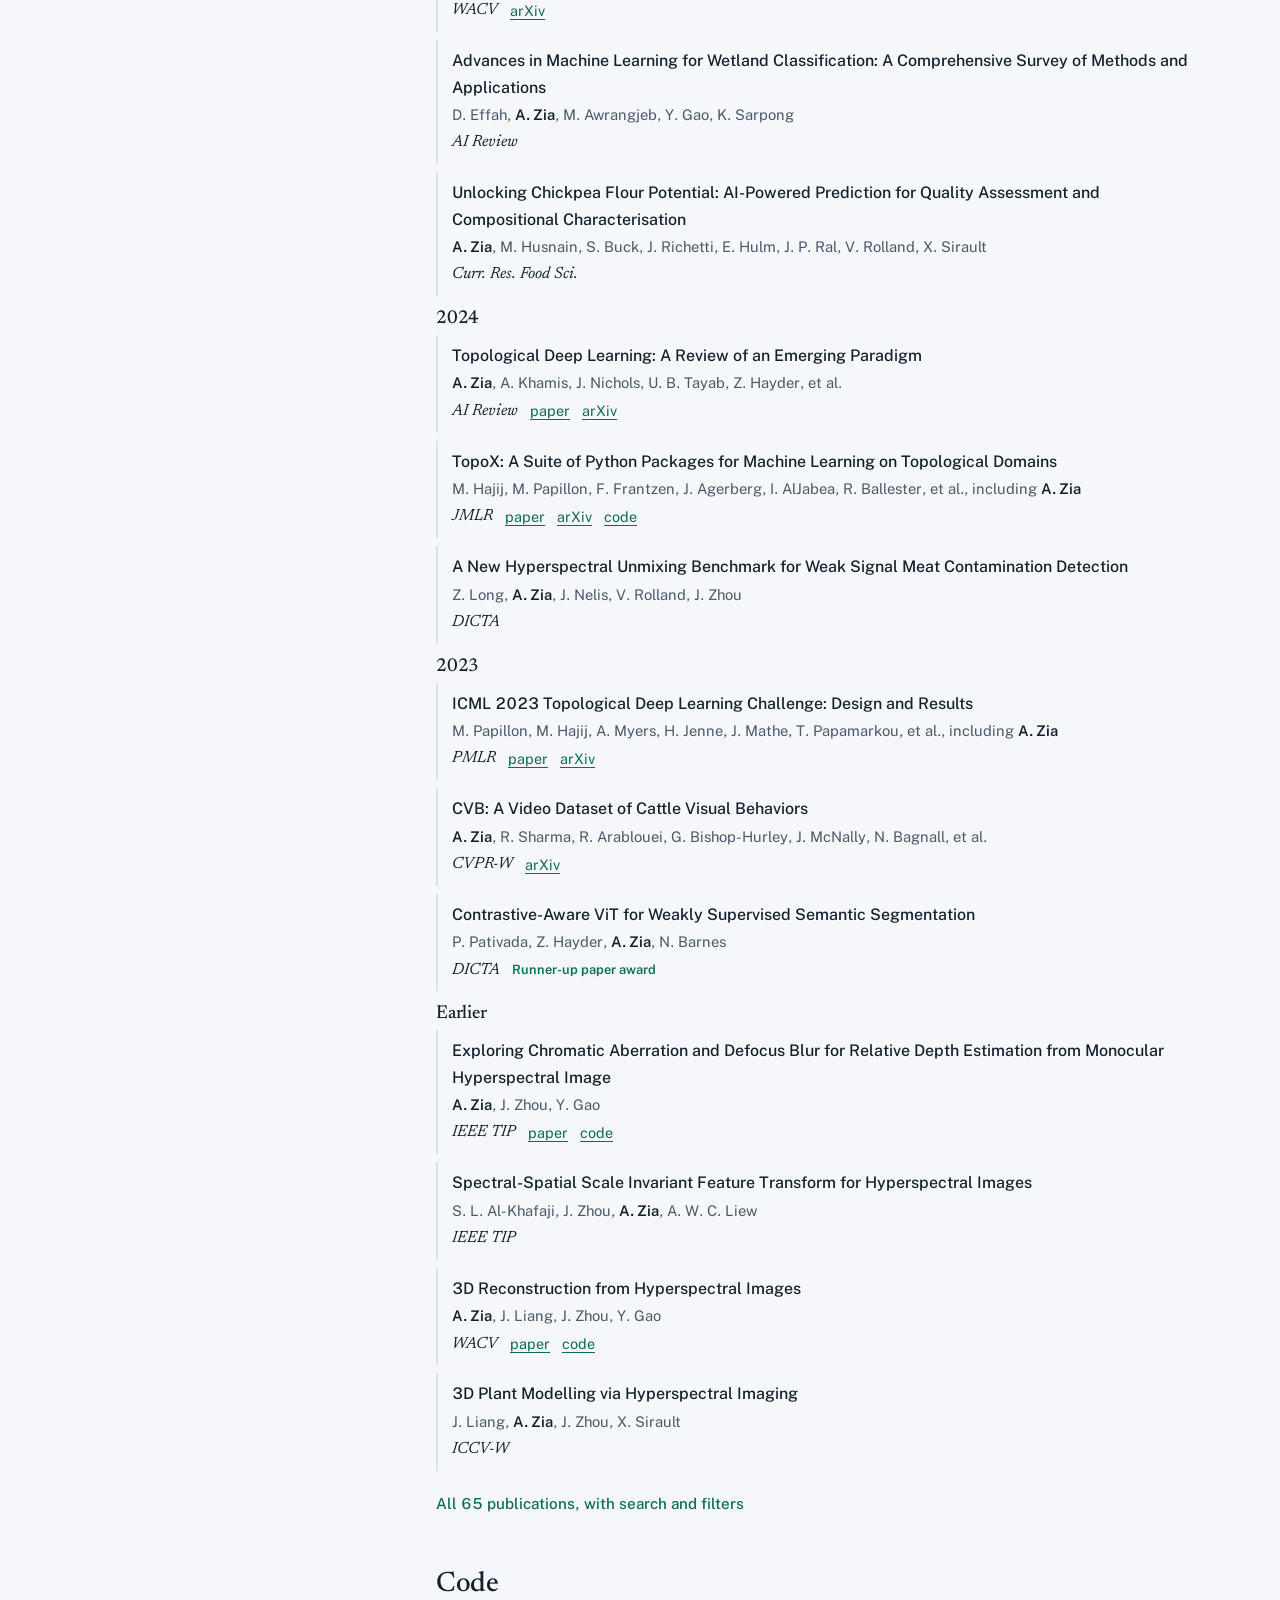
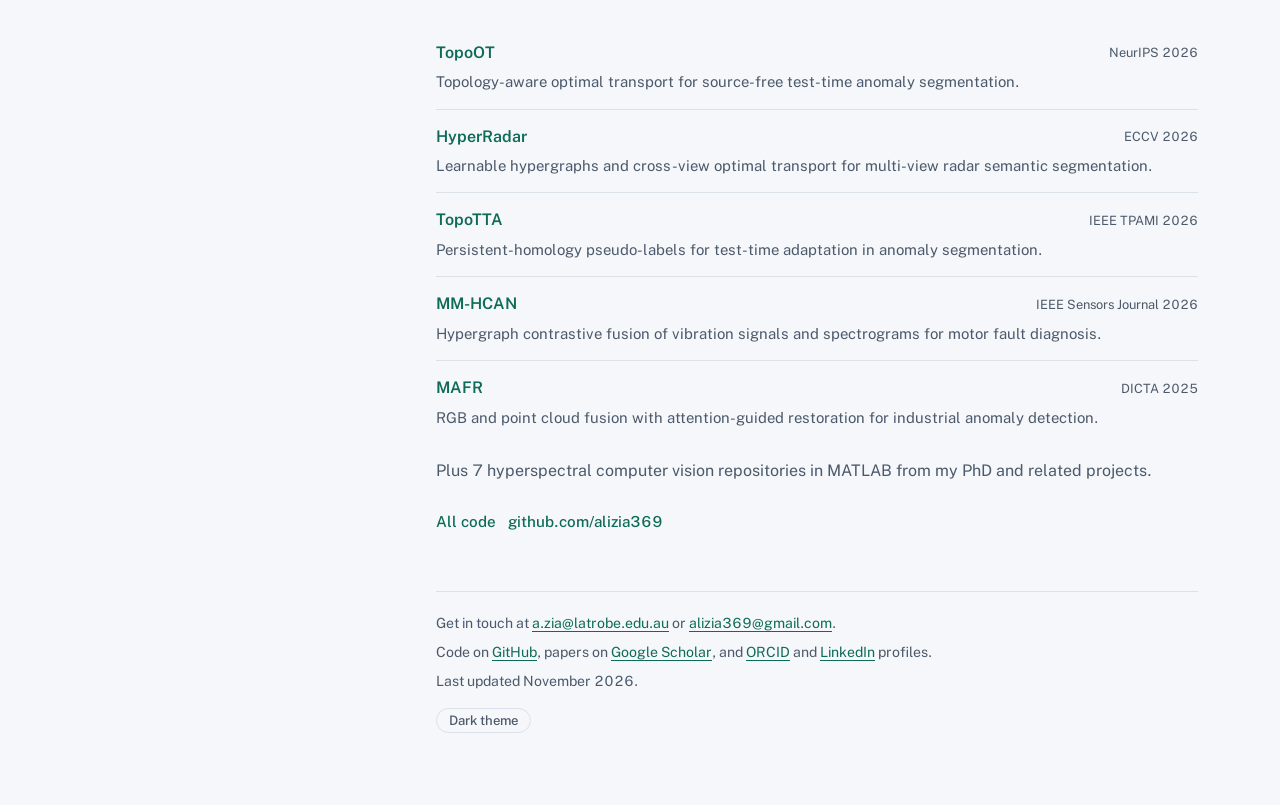
==== commit a65a0a50: "Upload redesigned CV; align roles, degree names and grant title with it - assets/cv/Ali_Zia_CV.pdf: " ====
--- a/index.html
+++ b/index.html
@@ -625,7 +625,7 @@
       <h2 id="glance-h">At a glance</h2>
       <div class="tiles t3" role="group" aria-label="Research and teaching in numbers"><div class="tile"><b><span data-count="65" data-decimals="0" data-prefix="" data-suffix="">65</span></b><span class="l">publications</span><span class="d">20 journal articles, 32 conference and workshop papers and 13 preprints and other works. Including IEEE TPAMI, IEEE TIP, IEEE TGRS, Computer Science Review, NeurIPS and ECCV</span></div><div class="tile"><b><span data-count="982" data-decimals="0" data-prefix="" data-suffix="">982</span></b><span class="l">citations</span><span class="d">h-index 14 and i10-index 24 on Google Scholar, Nov 2026</span></div><div class="tile"><b><span data-count="1.4" data-decimals="1" data-prefix="$" data-suffix="M+">$1.4M+</span></b><span class="l">AUD in competitive funding</span><span class="d">$806k of it as lead chief investigator or work-package lead; from CSIRO, the CSIRO–CAS partnership and La Trobe</span></div><div class="tile"><b><span data-count="60" data-decimals="0" data-prefix="" data-suffix="+">60+</span></b><span class="l">course offerings taught</span><span class="d">20+ in Australia and 40+ overseas; average student rating above 4/5</span></div><div class="tile"><b><span data-count="39" data-decimals="0" data-prefix="" data-suffix="+">39+</span></b><span class="l">students supervised</span><span class="d">6 postgraduate and 33 honours to completion, plus 4 current PhDs</span></div><div class="tile"><b><span data-count="10" data-decimals="0" data-prefix="" data-suffix="+">10+</span></b><span class="l">years of teaching</span><span class="d">La Trobe, Griffith, ANU and COMSATS</span></div></div>
       <figure class="cites" aria-labelledby="cites-h"><p class="cites-h" id="cites-h">Citations per year</p><ol class="cbars" style="--n:17"><li style="--h:1.1%"><span class="bar" tabindex="0" aria-label="2010: 4 citations"><span class="v" aria-hidden="true">4</span></span><span class="yr" aria-hidden="true">2010</span></li><li style="--h:1.1%"><span class="bar" tabindex="0" aria-label="2011: 4 citations"><span class="v" aria-hidden="true">4</span></span><span class="yr" aria-hidden="true">2011</span></li><li style="--h:1.6%"><span class="bar" tabindex="0" aria-label="2012: 6 citations"><span class="v" aria-hidden="true">6</span></span><span class="yr" aria-hidden="true">2012</span></li><li style="--h:1.1%"><span class="bar" tabindex="0" aria-label="2013: 4 citations"><span class="v" aria-hidden="true">4</span></span><span class="yr" aria-hidden="true">2013</span></li><li style="--h:1.6%"><span class="bar" tabindex="0" aria-label="2014: 6 citations"><span class="v" aria-hidden="true">6</span></span><span class="yr" aria-hidden="true">2014</span></li><li style="--h:1.4%"><span class="bar" tabindex="0" aria-label="2015: 5 citations"><span class="v" aria-hidden="true">5</span></span><span class="yr" aria-hidden="true">2015</span></li><li style="--h:2.7%"><span class="bar" tabindex="0" aria-label="2016: 10 citations"><span class="v" aria-hidden="true">10</span></span><span class="yr" aria-hidden="true">2016</span></li><li style="--h:2.7%"><span class="bar" tabindex="0" aria-label="2017: 10 citations"><span class="v" aria-hidden="true">10</span></span><span class="yr" aria-hidden="true">2017</span></li><li style="--h:5.2%"><span class="bar" tabindex="0" aria-label="2018: 19 citations"><span class="v" aria-hidden="true">19</span></span><span class="yr" aria-hidden="true">2018</span></li><li style="--h:8.7%"><span class="bar" tabindex="0" aria-label="2019: 32 citations"><span class="v" aria-hidden="true">32</span></span><span class="yr" aria-hidden="true">2019</span></li><li style="--h:8.7%"><span class="bar" tabindex="0" aria-label="2020: 32 citations"><span class="v" aria-hidden="true">32</span></span><span class="yr" aria-hidden="true">2020</span></li><li style="--h:15.3%"><span class="bar" tabindex="0" aria-label="2021: 56 citations"><span class="v" aria-hidden="true">56</span></span><span class="yr" aria-hidden="true">2021</span></li><li style="--h:18.5%"><span class="bar" tabindex="0" aria-label="2022: 68 citations"><span class="v" aria-hidden="true">68</span></span><span class="yr" aria-hidden="true">2022</span></li><li style="--h:14.4%"><span class="bar" tabindex="0" aria-label="2023: 53 citations"><span class="v" aria-hidden="true">53</span></span><span class="yr" aria-hidden="true">2023</span></li><li class="on" style="--h:22.9%"><span class="bar" tabindex="0" aria-label="2024: 84 citations"><span class="v" aria-hidden="true">84</span></span><span class="yr" aria-hidden="true">2024</span></li><li class="on" style="--h:56.1%"><span class="bar" tabindex="0" aria-label="2025: 206 citations"><span class="v" aria-hidden="true">206</span></span><span class="yr" aria-hidden="true">2025</span></li><li class="on" style="--h:100.0%"><span class="bar" tabindex="0" aria-label="2026 (to date): 367 citations"><span class="v" aria-hidden="true">367</span></span><span class="yr" aria-hidden="true">2026</span></li></ol><table class="sr"><caption>Google Scholar citations per year</caption><tr><th scope="col">Year</th><th scope="col">Citations</th></tr><tr><th scope="row">2010</th><td>4</td></tr><tr><th scope="row">2011</th><td>4</td></tr><tr><th scope="row">2012</th><td>6</td></tr><tr><th scope="row">2013</th><td>4</td></tr><tr><th scope="row">2014</th><td>6</td></tr><tr><th scope="row">2015</th><td>5</td></tr><tr><th scope="row">2016</th><td>10</td></tr><tr><th scope="row">2017</th><td>10</td></tr><tr><th scope="row">2018</th><td>19</td></tr><tr><th scope="row">2019</th><td>32</td></tr><tr><th scope="row">2020</th><td>32</td></tr><tr><th scope="row">2021</th><td>56</td></tr><tr><th scope="row">2022</th><td>68</td></tr><tr><th scope="row">2023</th><td>53</td></tr><tr><th scope="row">2024</th><td>84</td></tr><tr><th scope="row">2025</th><td>206</td></tr><tr><th scope="row">2026</th><td>367</td></tr></table><figcaption>Google Scholar, 2010 to 22 Nov 2026. Refreshed automatically every three days.</figcaption></figure>
-      <div class="mini-path" data-reveal><ol class="milestones" aria-label="Career milestones"><li data-cat="edu" style="--i:0"><span class="badge"><svg aria-hidden="true" focusable="false" stroke="currentColor" fill="none" stroke-width="2" viewBox="0 0 24 24" stroke-linecap="round" stroke-linejoin="round" xmlns="http://www.w3.org/2000/svg"><path d="M21.42 10.922a1 1 0 0 0-.019-1.838L12.83 5.18a2 2 0 0 0-1.66 0L2.6 9.08a1 1 0 0 0 0 1.832l8.57 3.908a2 2 0 0 0 1.66 0z"></path><path d="M22 10v6"></path><path d="M6 12.5V16a6 3 0 0 0 12 0v-3.5"></path></svg><span class="sr">Education</span></span><span class="r">B.Sc. (Hons)</span><span class="o">University of the Punjab</span></li><li data-cat="ind" style="--i:1"><span class="badge"><svg aria-hidden="true" focusable="false" stroke="currentColor" fill="none" stroke-width="2" viewBox="0 0 24 24" stroke-linecap="round" stroke-linejoin="round" xmlns="http://www.w3.org/2000/svg"><path d="M16 20V4a2 2 0 0 0-2-2h-4a2 2 0 0 0-2 2v16"></path><rect width="20" height="14" x="2" y="6" rx="2"></rect></svg><span class="sr">Industry</span></span><span class="r">Software engineer</span><span class="o">Industry, Pakistan</span></li><li data-cat="edu" style="--i:2"><span class="badge"><svg aria-hidden="true" focusable="false" stroke="currentColor" fill="none" stroke-width="2" viewBox="0 0 24 24" stroke-linecap="round" stroke-linejoin="round" xmlns="http://www.w3.org/2000/svg"><path d="M21.42 10.922a1 1 0 0 0-.019-1.838L12.83 5.18a2 2 0 0 0-1.66 0L2.6 9.08a1 1 0 0 0 0 1.832l8.57 3.908a2 2 0 0 0 1.66 0z"></path><path d="M22 10v6"></path><path d="M6 12.5V16a6 3 0 0 0 12 0v-3.5"></path></svg><span class="sr">Education</span></span><span class="r">Master&#x27;s in Computing</span><span class="o">ANU</span></li><li data-cat="acad" style="--i:3"><span class="badge"><svg aria-hidden="true" focusable="false" stroke="currentColor" fill="none" stroke-width="2" viewBox="0 0 24 24" stroke-linecap="round" stroke-linejoin="round" xmlns="http://www.w3.org/2000/svg"><path d="M2 3h20"></path><path d="M21 3v11a2 2 0 0 1-2 2H5a2 2 0 0 1-2-2V3"></path><path d="m7 21 5-5 5 5"></path></svg><span class="sr">Academic and teaching</span></span><span class="r">Assistant Professor</span><span class="o">COMSATS University</span></li><li data-cat="edu" style="--i:4"><span class="badge"><svg aria-hidden="true" focusable="false" stroke="currentColor" fill="none" stroke-width="2" viewBox="0 0 24 24" stroke-linecap="round" stroke-linejoin="round" xmlns="http://www.w3.org/2000/svg"><path d="M21.42 10.922a1 1 0 0 0-.019-1.838L12.83 5.18a2 2 0 0 0-1.66 0L2.6 9.08a1 1 0 0 0 0 1.832l8.57 3.908a2 2 0 0 0 1.66 0z"></path><path d="M22 10v6"></path><path d="M6 12.5V16a6 3 0 0 0 12 0v-3.5"></path></svg><span class="sr">Education</span></span><span class="r">PhD, teaching and development</span><span class="o">Griffith University</span></li><li data-cat="res" style="--i:5"><span class="badge"><svg aria-hidden="true" focusable="false" stroke="currentColor" fill="none" stroke-width="2" viewBox="0 0 24 24" stroke-linecap="round" stroke-linejoin="round" xmlns="http://www.w3.org/2000/svg"><path d="M10 2v7.527a2 2 0 0 1-.211.896L4.72 20.55a1 1 0 0 0 .9 1.45h12.76a1 1 0 0 0 .9-1.45l-5.069-10.127A2 2 0 0 1 14 9.527V2"></path><path d="M8.5 2h7"></path><path d="M7 16h10"></path></svg><span class="sr">Industry and academic research</span></span><span class="r">Postdoctoral Fellow</span><span class="o">Griffith, then ANU and CSIRO</span></li><li data-cat="res" class="current" style="--i:6"><span class="badge"><svg aria-hidden="true" focusable="false" stroke="currentColor" fill="none" stroke-width="2" viewBox="0 0 24 24" stroke-linecap="round" stroke-linejoin="round" xmlns="http://www.w3.org/2000/svg"><path d="M10 2v7.527a2 2 0 0 1-.211.896L4.72 20.55a1 1 0 0 0 .9 1.45h12.76a1 1 0 0 0 .9-1.45l-5.069-10.127A2 2 0 0 1 14 9.527V2"></path><path d="M8.5 2h7"></path><path d="M7 16h10"></path></svg><span class="sr">Industry and academic research</span></span><span class="r">Research Fellow<span class="sr">(current role)</span></span><span class="o">La Trobe University</span></li></ol></div>
+      <div class="mini-path" data-reveal><ol class="milestones" aria-label="Career milestones"><li data-cat="edu" style="--i:0"><span class="badge"><svg aria-hidden="true" focusable="false" stroke="currentColor" fill="none" stroke-width="2" viewBox="0 0 24 24" stroke-linecap="round" stroke-linejoin="round" xmlns="http://www.w3.org/2000/svg"><path d="M21.42 10.922a1 1 0 0 0-.019-1.838L12.83 5.18a2 2 0 0 0-1.66 0L2.6 9.08a1 1 0 0 0 0 1.832l8.57 3.908a2 2 0 0 0 1.66 0z"></path><path d="M22 10v6"></path><path d="M6 12.5V16a6 3 0 0 0 12 0v-3.5"></path></svg><span class="sr">Education</span></span><span class="r">BSc (Hons)</span><span class="o">University of the Punjab</span></li><li data-cat="ind" style="--i:1"><span class="badge"><svg aria-hidden="true" focusable="false" stroke="currentColor" fill="none" stroke-width="2" viewBox="0 0 24 24" stroke-linecap="round" stroke-linejoin="round" xmlns="http://www.w3.org/2000/svg"><path d="M16 20V4a2 2 0 0 0-2-2h-4a2 2 0 0 0-2 2v16"></path><rect width="20" height="14" x="2" y="6" rx="2"></rect></svg><span class="sr">Industry</span></span><span class="r">Software engineer</span><span class="o">Industry, Pakistan</span></li><li data-cat="edu" style="--i:2"><span class="badge"><svg aria-hidden="true" focusable="false" stroke="currentColor" fill="none" stroke-width="2" viewBox="0 0 24 24" stroke-linecap="round" stroke-linejoin="round" xmlns="http://www.w3.org/2000/svg"><path d="M21.42 10.922a1 1 0 0 0-.019-1.838L12.83 5.18a2 2 0 0 0-1.66 0L2.6 9.08a1 1 0 0 0 0 1.832l8.57 3.908a2 2 0 0 0 1.66 0z"></path><path d="M22 10v6"></path><path d="M6 12.5V16a6 3 0 0 0 12 0v-3.5"></path></svg><span class="sr">Education</span></span><span class="r">Master of Computing</span><span class="o">ANU</span></li><li data-cat="acad" style="--i:3"><span class="badge"><svg aria-hidden="true" focusable="false" stroke="currentColor" fill="none" stroke-width="2" viewBox="0 0 24 24" stroke-linecap="round" stroke-linejoin="round" xmlns="http://www.w3.org/2000/svg"><path d="M2 3h20"></path><path d="M21 3v11a2 2 0 0 1-2 2H5a2 2 0 0 1-2-2V3"></path><path d="m7 21 5-5 5 5"></path></svg><span class="sr">Academic and teaching</span></span><span class="r">Assistant Professor</span><span class="o">COMSATS University</span></li><li data-cat="edu" style="--i:4"><span class="badge"><svg aria-hidden="true" focusable="false" stroke="currentColor" fill="none" stroke-width="2" viewBox="0 0 24 24" stroke-linecap="round" stroke-linejoin="round" xmlns="http://www.w3.org/2000/svg"><path d="M21.42 10.922a1 1 0 0 0-.019-1.838L12.83 5.18a2 2 0 0 0-1.66 0L2.6 9.08a1 1 0 0 0 0 1.832l8.57 3.908a2 2 0 0 0 1.66 0z"></path><path d="M22 10v6"></path><path d="M6 12.5V16a6 3 0 0 0 12 0v-3.5"></path></svg><span class="sr">Education</span></span><span class="r">PhD, teaching and development</span><span class="o">Griffith University</span></li><li data-cat="res" style="--i:5"><span class="badge"><svg aria-hidden="true" focusable="false" stroke="currentColor" fill="none" stroke-width="2" viewBox="0 0 24 24" stroke-linecap="round" stroke-linejoin="round" xmlns="http://www.w3.org/2000/svg"><path d="M10 2v7.527a2 2 0 0 1-.211.896L4.72 20.55a1 1 0 0 0 .9 1.45h12.76a1 1 0 0 0 .9-1.45l-5.069-10.127A2 2 0 0 1 14 9.527V2"></path><path d="M8.5 2h7"></path><path d="M7 16h10"></path></svg><span class="sr">Industry and academic research</span></span><span class="r">Postdoctoral Fellow</span><span class="o">Griffith, then ANU and CSIRO</span></li><li data-cat="res" class="current" style="--i:6"><span class="badge"><svg aria-hidden="true" focusable="false" stroke="currentColor" fill="none" stroke-width="2" viewBox="0 0 24 24" stroke-linecap="round" stroke-linejoin="round" xmlns="http://www.w3.org/2000/svg"><path d="M10 2v7.527a2 2 0 0 1-.211.896L4.72 20.55a1 1 0 0 0 .9 1.45h12.76a1 1 0 0 0 .9-1.45l-5.069-10.127A2 2 0 0 1 14 9.527V2"></path><path d="M8.5 2h7"></path><path d="M7 16h10"></path></svg><span class="sr">Industry and academic research</span></span><span class="r">Research Fellow<span class="sr">(current role)</span></span><span class="o">La Trobe University</span></li></ol></div>
       <a class="more-link" href="/resume/#pathway">Full career pathway</a>
     </section>
 
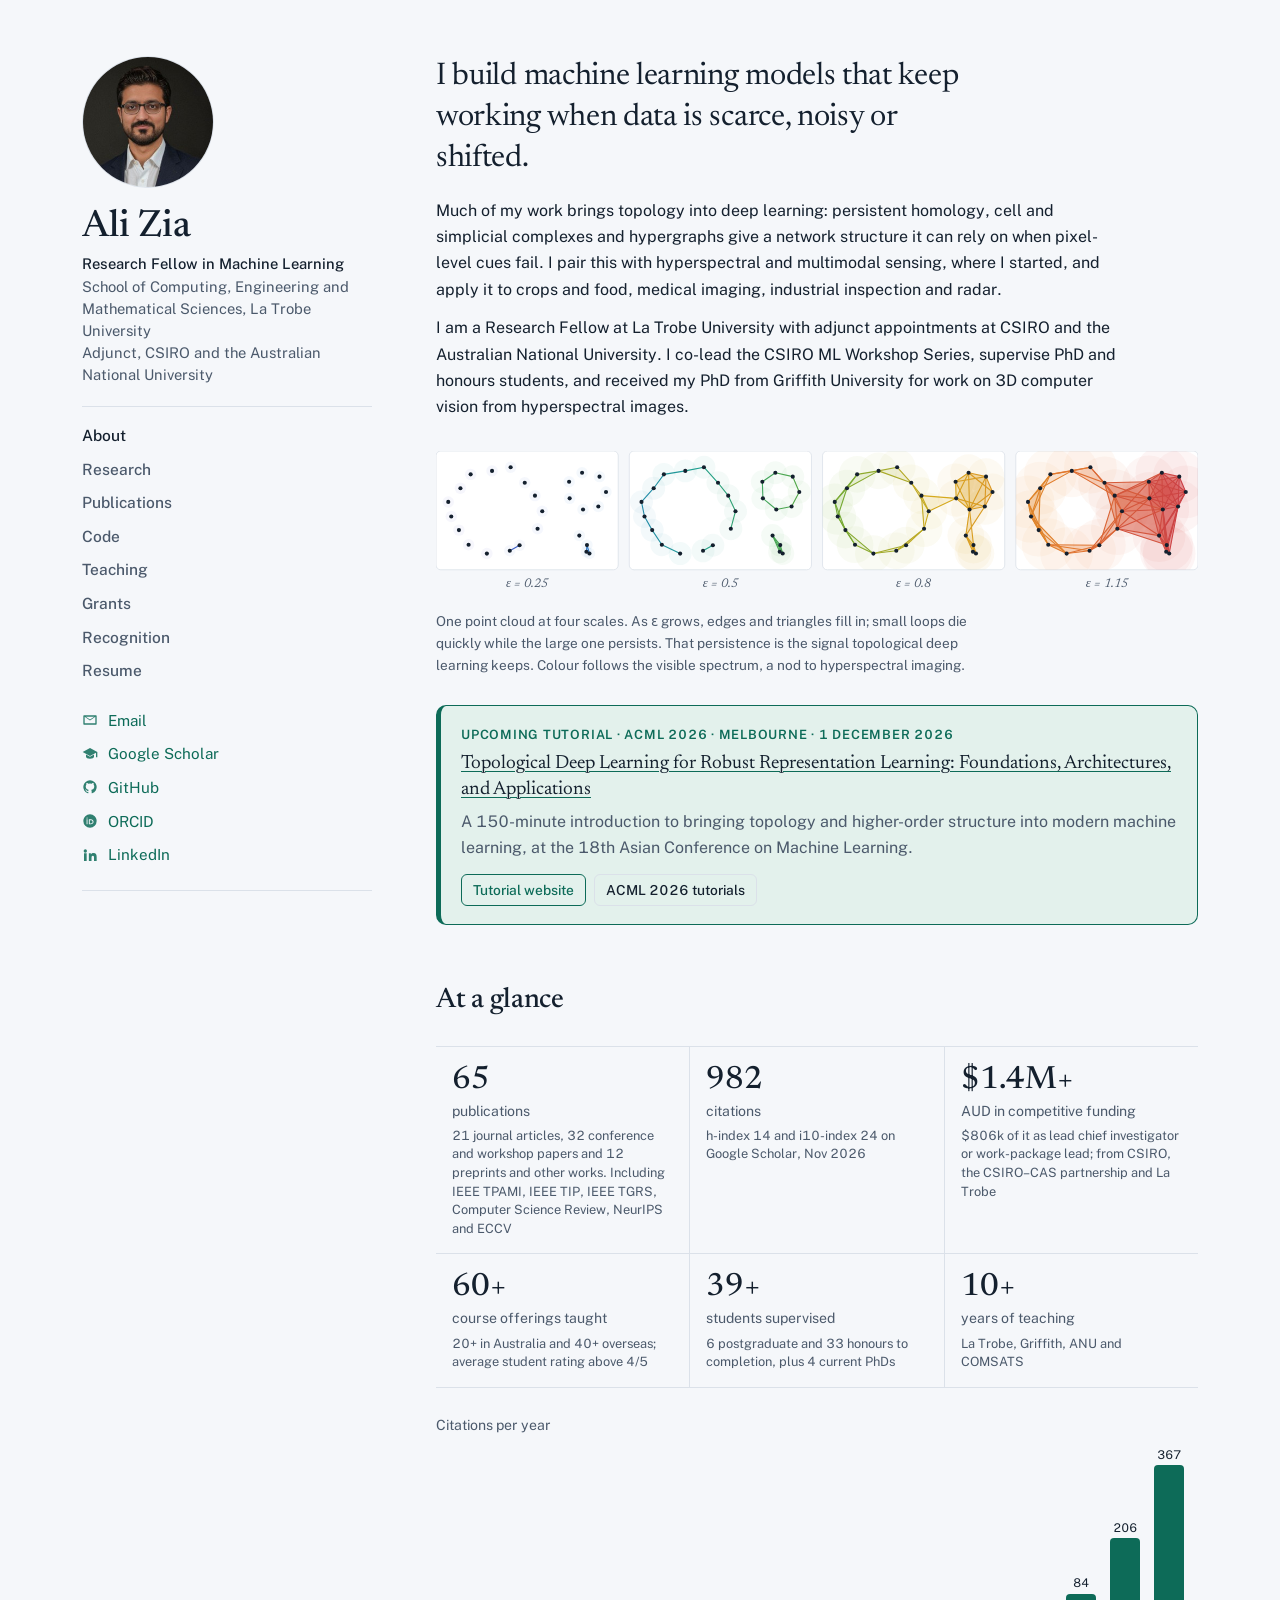
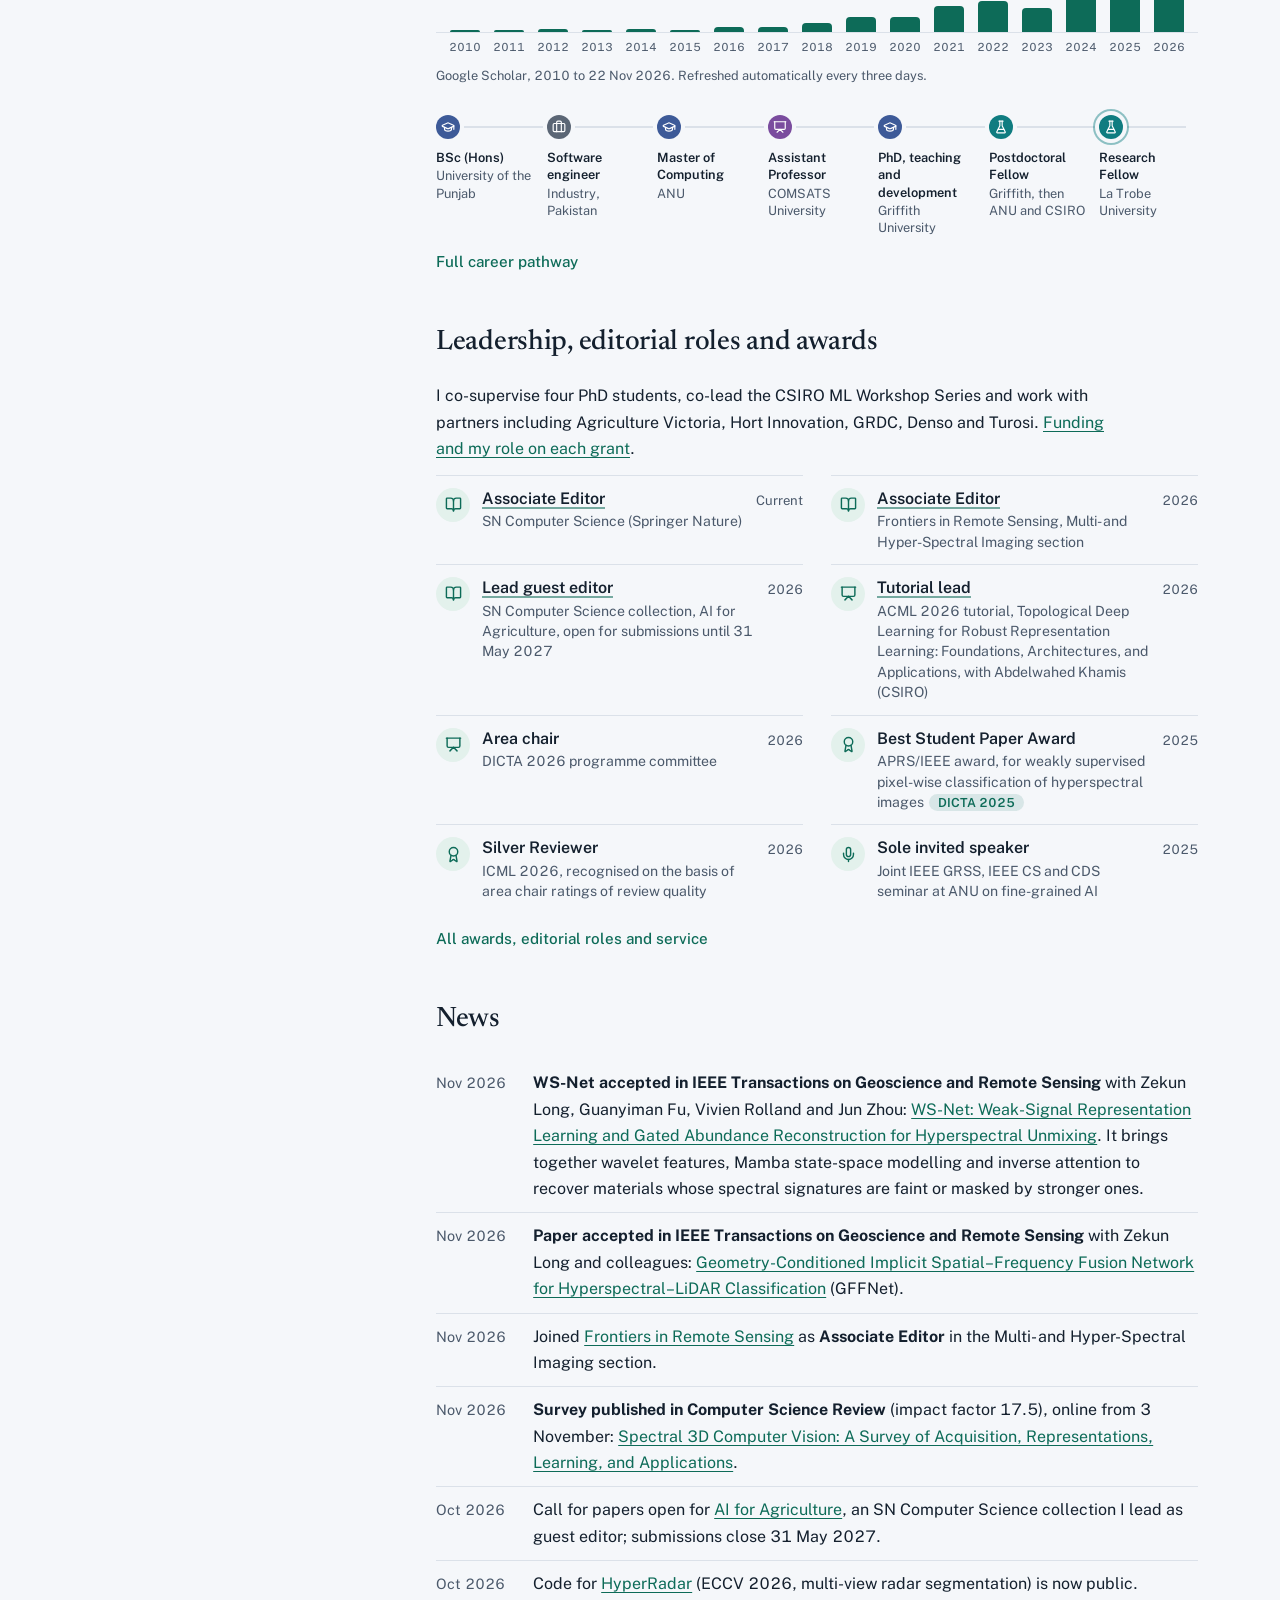
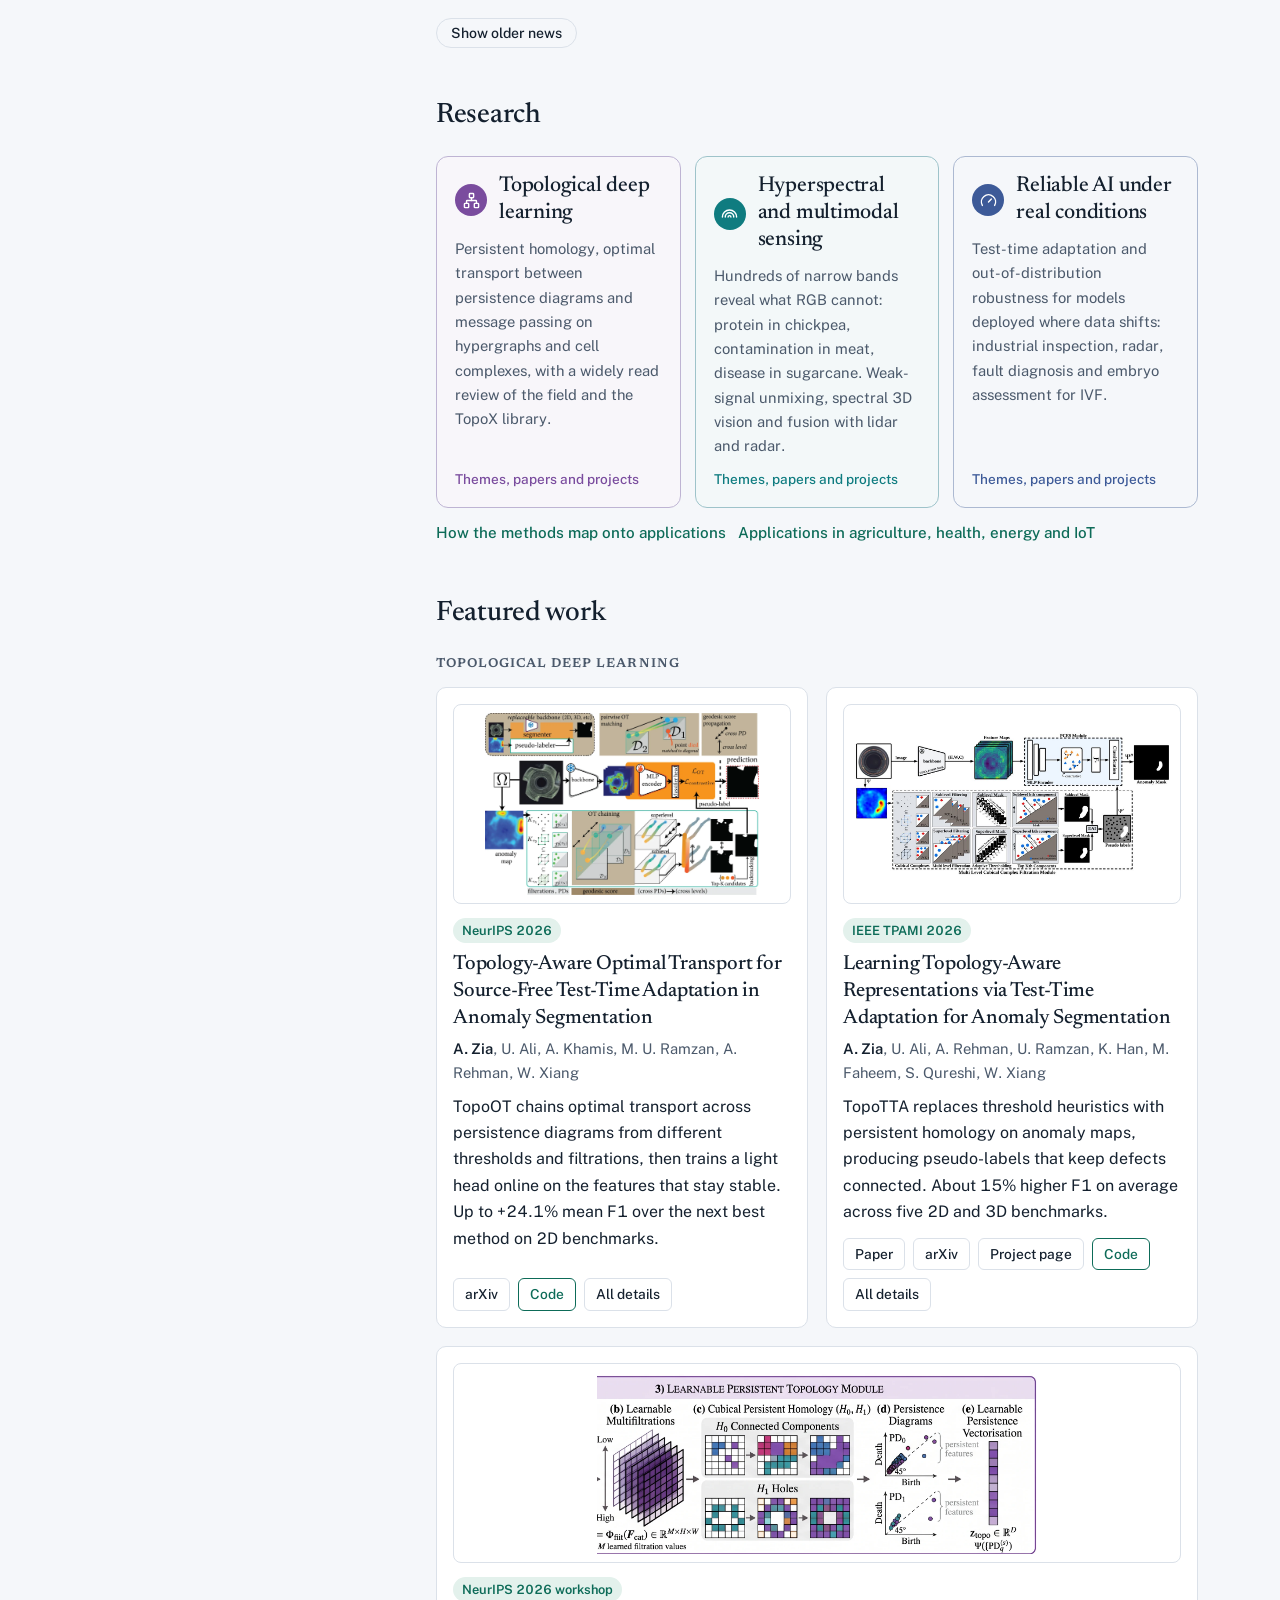
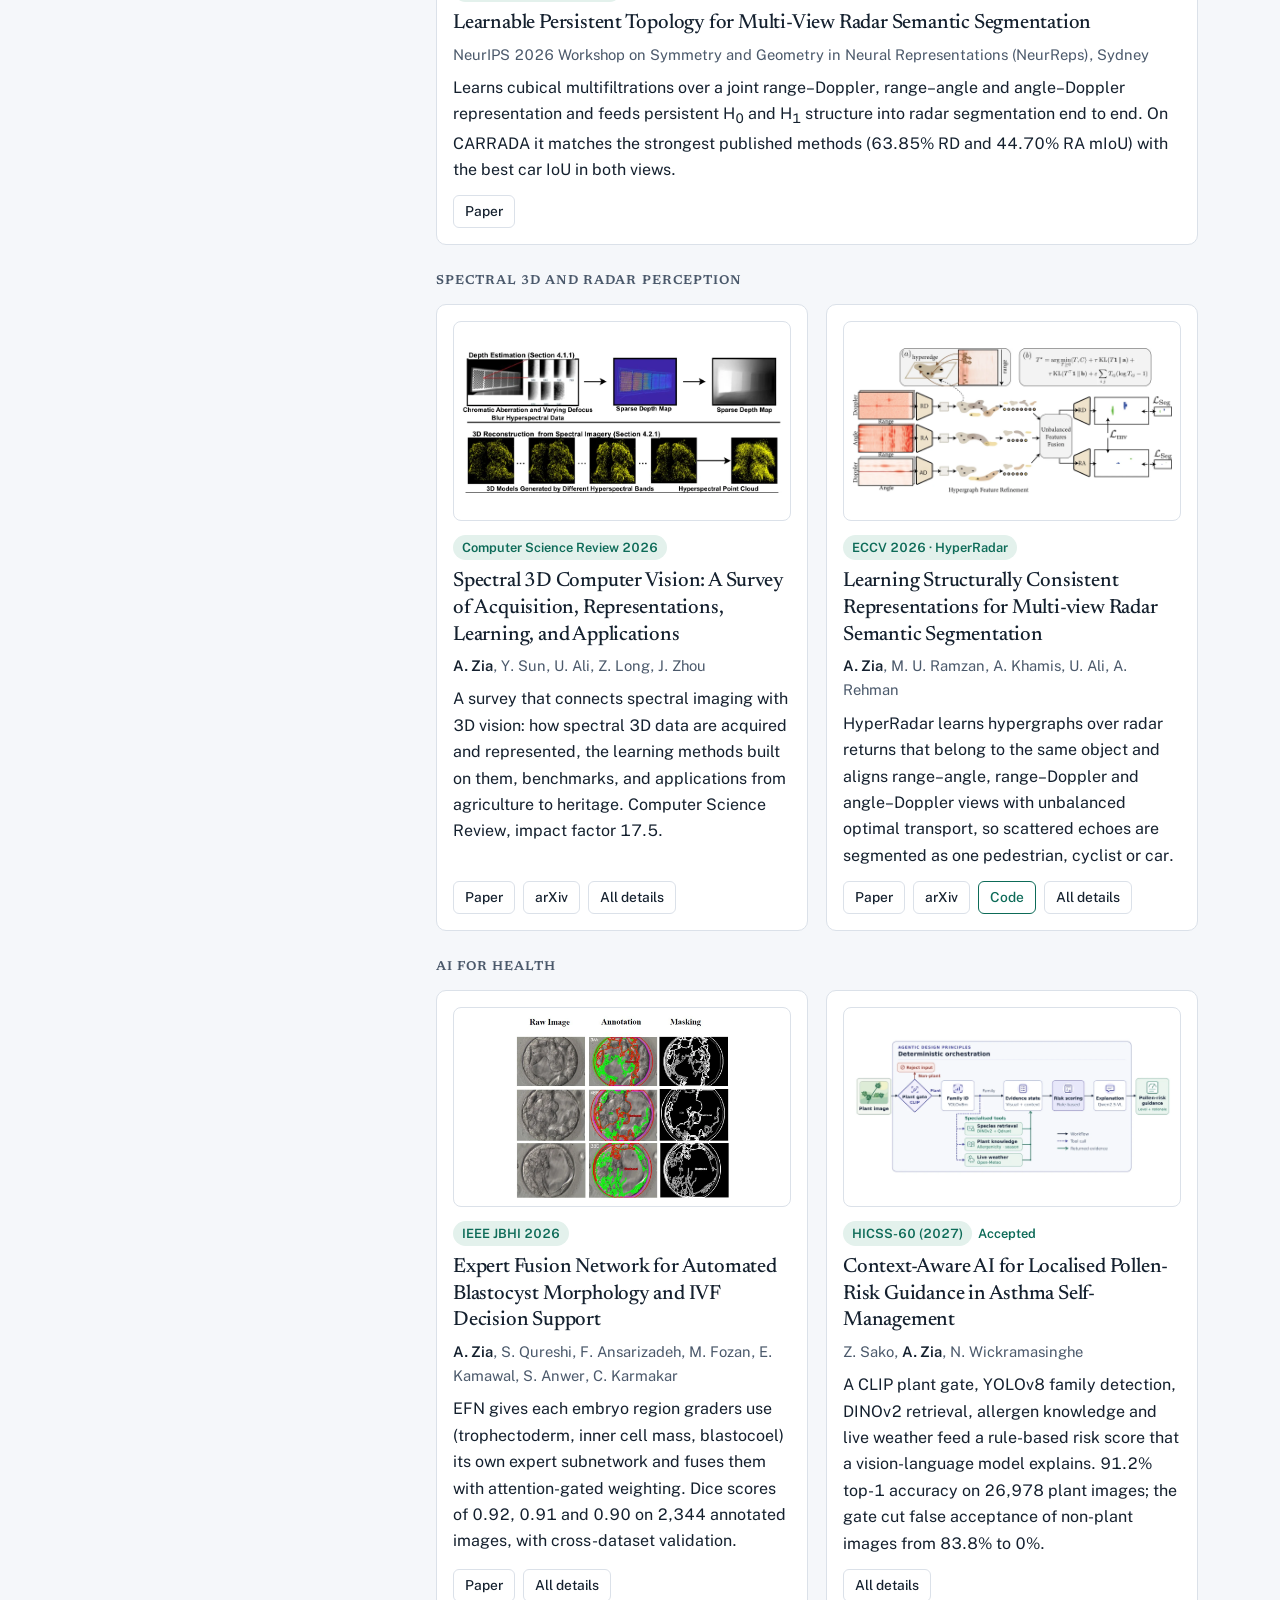
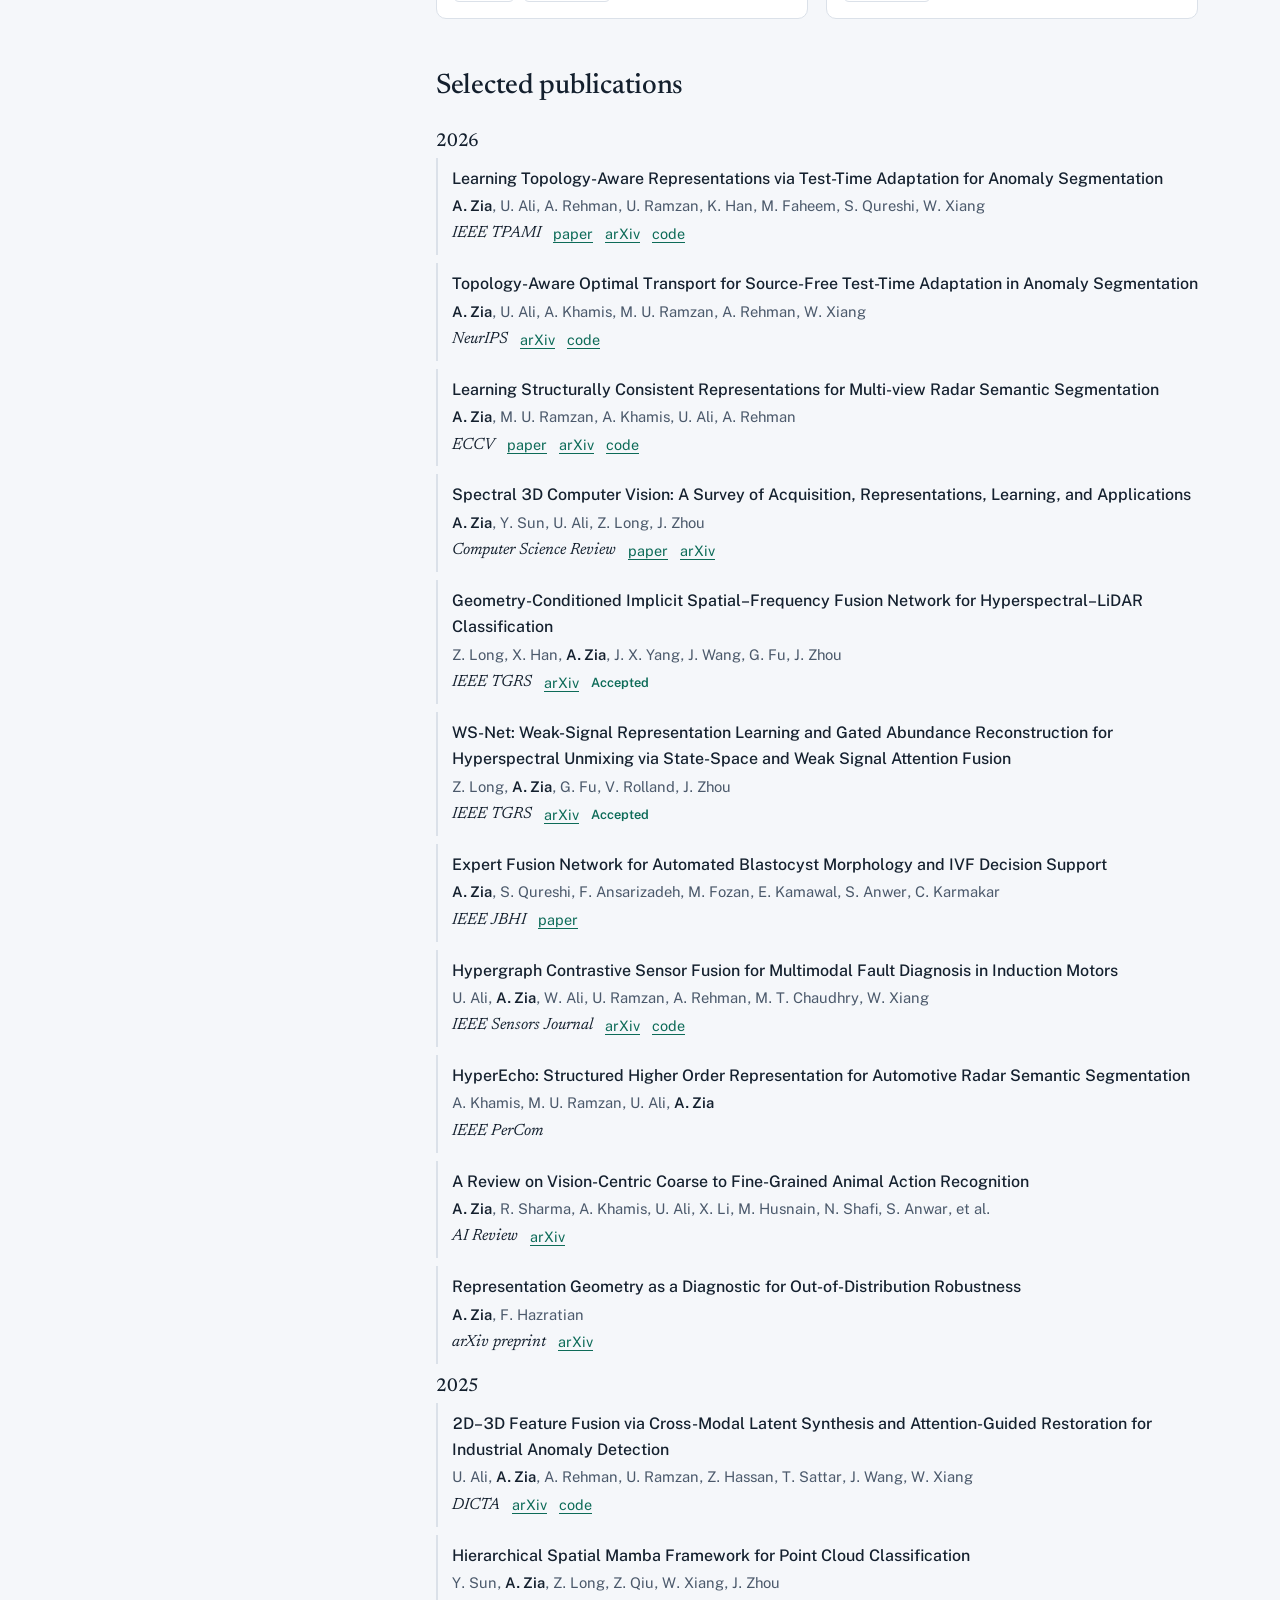
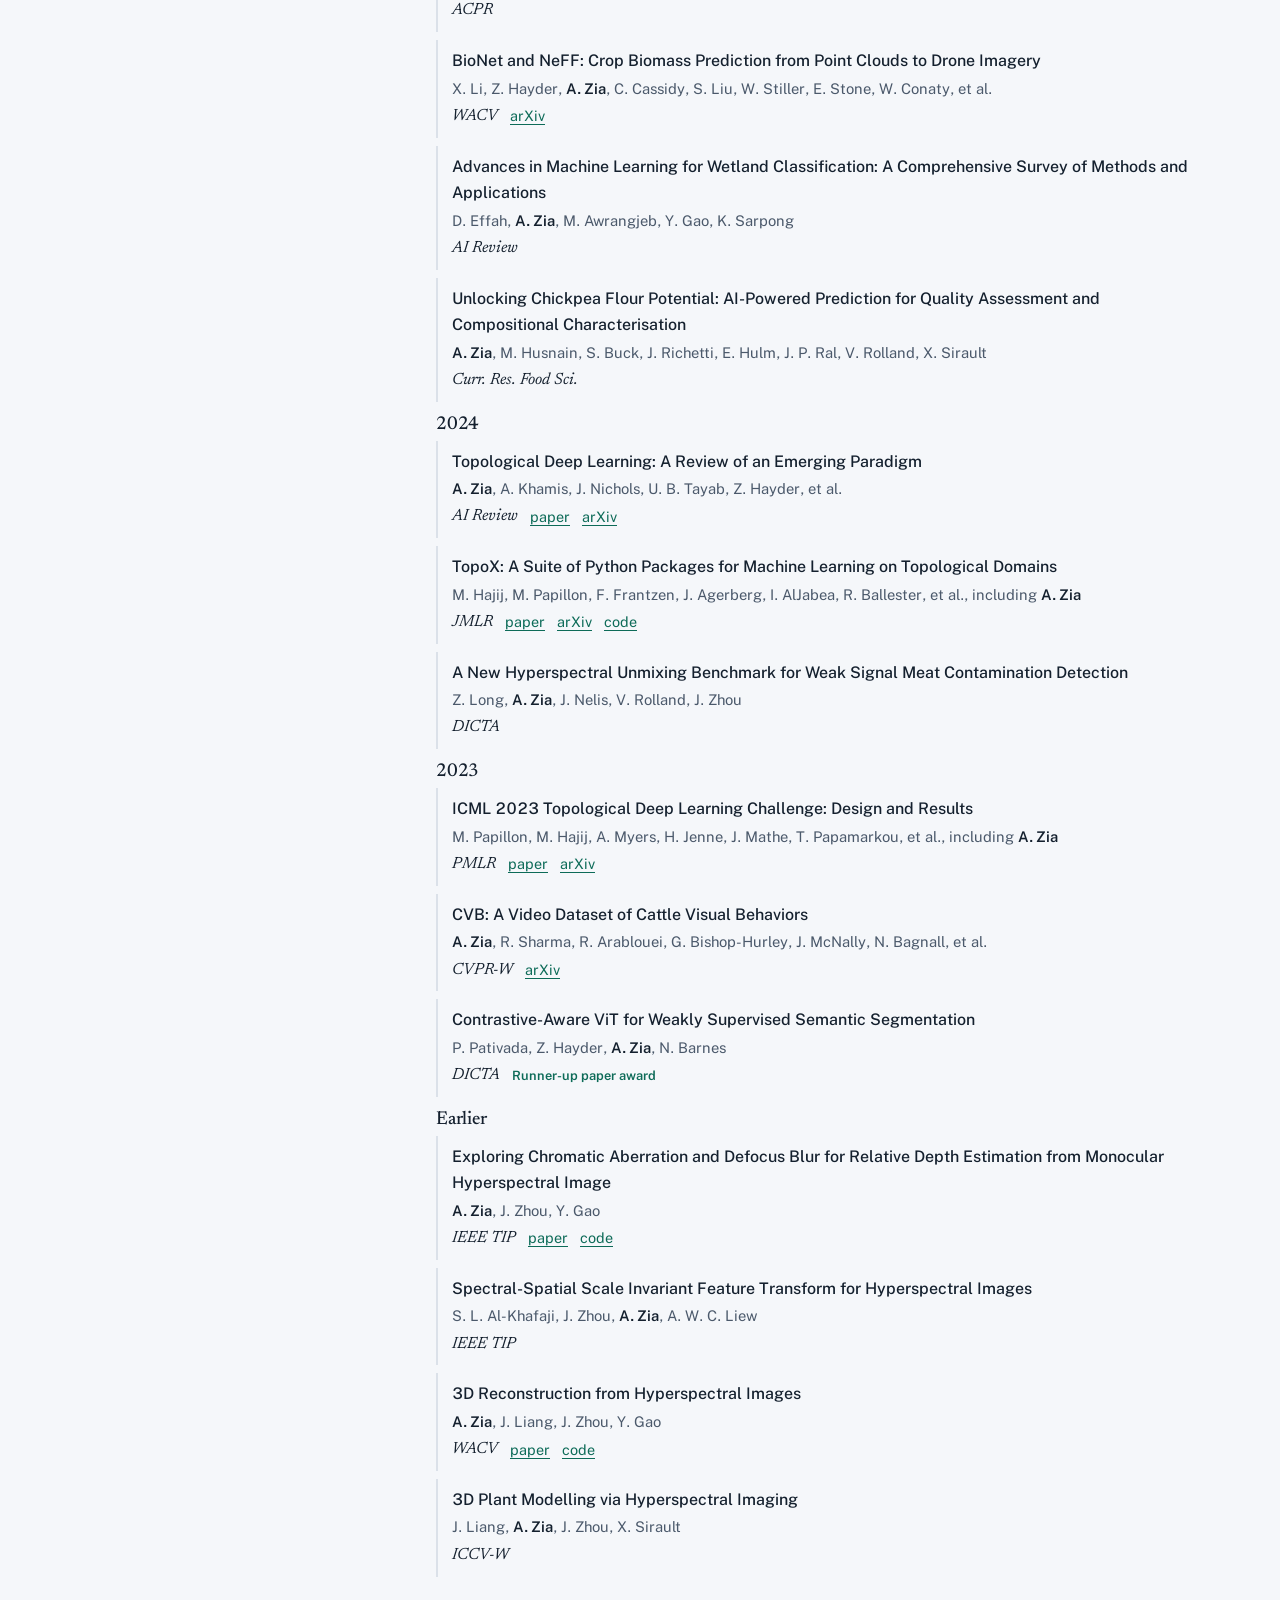
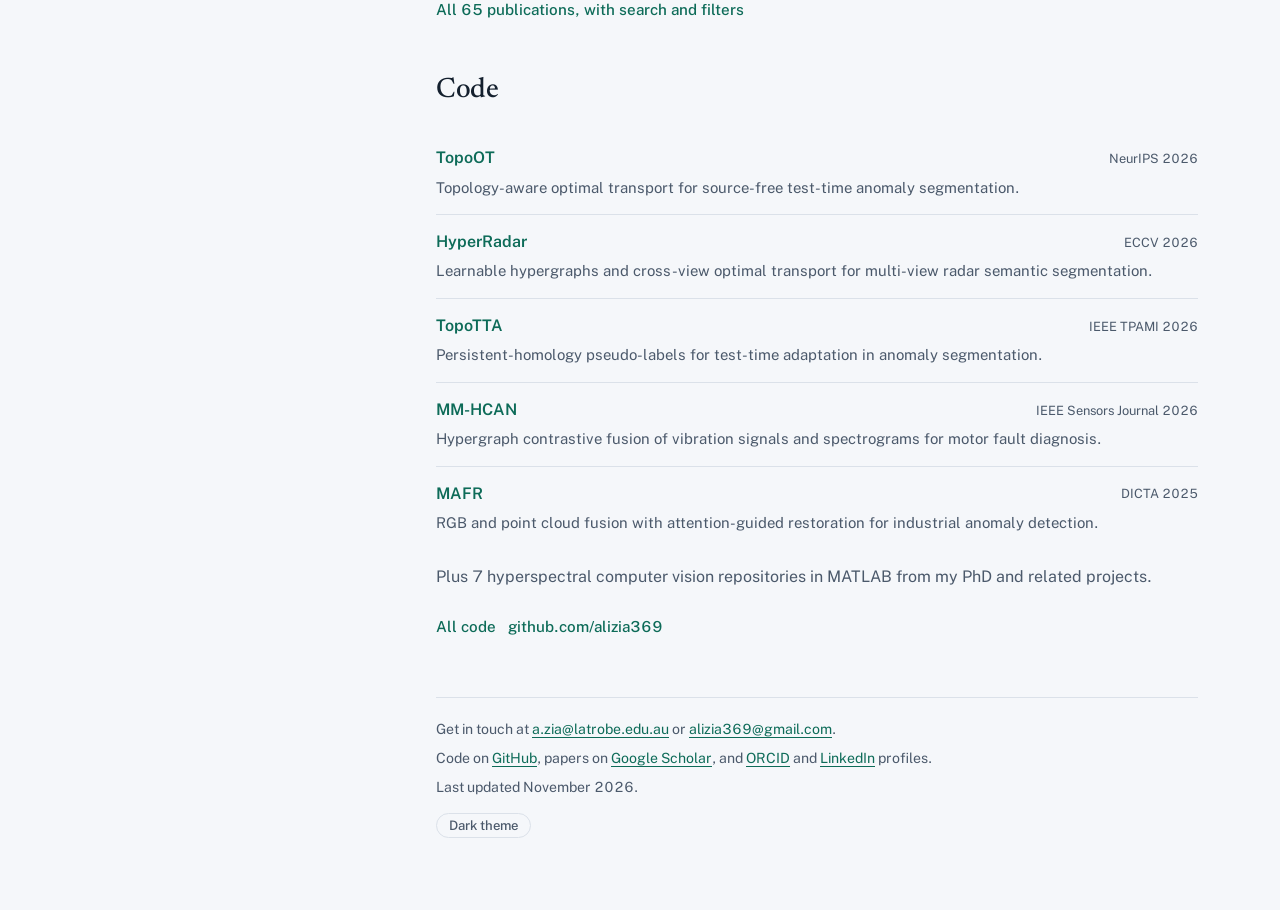
==== commit 03d25634: "News: WS-Net accepted in IEEE TGRS; move WS-Net from preprints to journals Co-Authored-By: Claude Op" ====
--- a/index.html
+++ b/index.html
@@ -623,7 +623,7 @@
 
     <section id="glance" aria-labelledby="glance-h">
       <h2 id="glance-h">At a glance</h2>
-      <div class="tiles t3" role="group" aria-label="Research and teaching in numbers"><div class="tile"><b><span data-count="65" data-decimals="0" data-prefix="" data-suffix="">65</span></b><span class="l">publications</span><span class="d">20 journal articles, 32 conference and workshop papers and 13 preprints and other works. Including IEEE TPAMI, IEEE TIP, IEEE TGRS, Computer Science Review, NeurIPS and ECCV</span></div><div class="tile"><b><span data-count="982" data-decimals="0" data-prefix="" data-suffix="">982</span></b><span class="l">citations</span><span class="d">h-index 14 and i10-index 24 on Google Scholar, Nov 2026</span></div><div class="tile"><b><span data-count="1.4" data-decimals="1" data-prefix="$" data-suffix="M+">$1.4M+</span></b><span class="l">AUD in competitive funding</span><span class="d">$806k of it as lead chief investigator or work-package lead; from CSIRO, the CSIRO–CAS partnership and La Trobe</span></div><div class="tile"><b><span data-count="60" data-decimals="0" data-prefix="" data-suffix="+">60+</span></b><span class="l">course offerings taught</span><span class="d">20+ in Australia and 40+ overseas; average student rating above 4/5</span></div><div class="tile"><b><span data-count="39" data-decimals="0" data-prefix="" data-suffix="+">39+</span></b><span class="l">students supervised</span><span class="d">6 postgraduate and 33 honours to completion, plus 4 current PhDs</span></div><div class="tile"><b><span data-count="10" data-decimals="0" data-prefix="" data-suffix="+">10+</span></b><span class="l">years of teaching</span><span class="d">La Trobe, Griffith, ANU and COMSATS</span></div></div>
+      <div class="tiles t3" role="group" aria-label="Research and teaching in numbers"><div class="tile"><b><span data-count="65" data-decimals="0" data-prefix="" data-suffix="">65</span></b><span class="l">publications</span><span class="d">21 journal articles, 32 conference and workshop papers and 12 preprints and other works. Including IEEE TPAMI, IEEE TIP, IEEE TGRS, Computer Science Review, NeurIPS and ECCV</span></div><div class="tile"><b><span data-count="982" data-decimals="0" data-prefix="" data-suffix="">982</span></b><span class="l">citations</span><span class="d">h-index 14 and i10-index 24 on Google Scholar, Nov 2026</span></div><div class="tile"><b><span data-count="1.4" data-decimals="1" data-prefix="$" data-suffix="M+">$1.4M+</span></b><span class="l">AUD in competitive funding</span><span class="d">$806k of it as lead chief investigator or work-package lead; from CSIRO, the CSIRO–CAS partnership and La Trobe</span></div><div class="tile"><b><span data-count="60" data-decimals="0" data-prefix="" data-suffix="+">60+</span></b><span class="l">course offerings taught</span><span class="d">20+ in Australia and 40+ overseas; average student rating above 4/5</span></div><div class="tile"><b><span data-count="39" data-decimals="0" data-prefix="" data-suffix="+">39+</span></b><span class="l">students supervised</span><span class="d">6 postgraduate and 33 honours to completion, plus 4 current PhDs</span></div><div class="tile"><b><span data-count="10" data-decimals="0" data-prefix="" data-suffix="+">10+</span></b><span class="l">years of teaching</span><span class="d">La Trobe, Griffith, ANU and COMSATS</span></div></div>
       <figure class="cites" aria-labelledby="cites-h"><p class="cites-h" id="cites-h">Citations per year</p><ol class="cbars" style="--n:17"><li style="--h:1.1%"><span class="bar" tabindex="0" aria-label="2010: 4 citations"><span class="v" aria-hidden="true">4</span></span><span class="yr" aria-hidden="true">2010</span></li><li style="--h:1.1%"><span class="bar" tabindex="0" aria-label="2011: 4 citations"><span class="v" aria-hidden="true">4</span></span><span class="yr" aria-hidden="true">2011</span></li><li style="--h:1.6%"><span class="bar" tabindex="0" aria-label="2012: 6 citations"><span class="v" aria-hidden="true">6</span></span><span class="yr" aria-hidden="true">2012</span></li><li style="--h:1.1%"><span class="bar" tabindex="0" aria-label="2013: 4 citations"><span class="v" aria-hidden="true">4</span></span><span class="yr" aria-hidden="true">2013</span></li><li style="--h:1.6%"><span class="bar" tabindex="0" aria-label="2014: 6 citations"><span class="v" aria-hidden="true">6</span></span><span class="yr" aria-hidden="true">2014</span></li><li style="--h:1.4%"><span class="bar" tabindex="0" aria-label="2015: 5 citations"><span class="v" aria-hidden="true">5</span></span><span class="yr" aria-hidden="true">2015</span></li><li style="--h:2.7%"><span class="bar" tabindex="0" aria-label="2016: 10 citations"><span class="v" aria-hidden="true">10</span></span><span class="yr" aria-hidden="true">2016</span></li><li style="--h:2.7%"><span class="bar" tabindex="0" aria-label="2017: 10 citations"><span class="v" aria-hidden="true">10</span></span><span class="yr" aria-hidden="true">2017</span></li><li style="--h:5.2%"><span class="bar" tabindex="0" aria-label="2018: 19 citations"><span class="v" aria-hidden="true">19</span></span><span class="yr" aria-hidden="true">2018</span></li><li style="--h:8.7%"><span class="bar" tabindex="0" aria-label="2019: 32 citations"><span class="v" aria-hidden="true">32</span></span><span class="yr" aria-hidden="true">2019</span></li><li style="--h:8.7%"><span class="bar" tabindex="0" aria-label="2020: 32 citations"><span class="v" aria-hidden="true">32</span></span><span class="yr" aria-hidden="true">2020</span></li><li style="--h:15.3%"><span class="bar" tabindex="0" aria-label="2021: 56 citations"><span class="v" aria-hidden="true">56</span></span><span class="yr" aria-hidden="true">2021</span></li><li style="--h:18.5%"><span class="bar" tabindex="0" aria-label="2022: 68 citations"><span class="v" aria-hidden="true">68</span></span><span class="yr" aria-hidden="true">2022</span></li><li style="--h:14.4%"><span class="bar" tabindex="0" aria-label="2023: 53 citations"><span class="v" aria-hidden="true">53</span></span><span class="yr" aria-hidden="true">2023</span></li><li class="on" style="--h:22.9%"><span class="bar" tabindex="0" aria-label="2024: 84 citations"><span class="v" aria-hidden="true">84</span></span><span class="yr" aria-hidden="true">2024</span></li><li class="on" style="--h:56.1%"><span class="bar" tabindex="0" aria-label="2025: 206 citations"><span class="v" aria-hidden="true">206</span></span><span class="yr" aria-hidden="true">2025</span></li><li class="on" style="--h:100.0%"><span class="bar" tabindex="0" aria-label="2026 (to date): 367 citations"><span class="v" aria-hidden="true">367</span></span><span class="yr" aria-hidden="true">2026</span></li></ol><table class="sr"><caption>Google Scholar citations per year</caption><tr><th scope="col">Year</th><th scope="col">Citations</th></tr><tr><th scope="row">2010</th><td>4</td></tr><tr><th scope="row">2011</th><td>4</td></tr><tr><th scope="row">2012</th><td>6</td></tr><tr><th scope="row">2013</th><td>4</td></tr><tr><th scope="row">2014</th><td>6</td></tr><tr><th scope="row">2015</th><td>5</td></tr><tr><th scope="row">2016</th><td>10</td></tr><tr><th scope="row">2017</th><td>10</td></tr><tr><th scope="row">2018</th><td>19</td></tr><tr><th scope="row">2019</th><td>32</td></tr><tr><th scope="row">2020</th><td>32</td></tr><tr><th scope="row">2021</th><td>56</td></tr><tr><th scope="row">2022</th><td>68</td></tr><tr><th scope="row">2023</th><td>53</td></tr><tr><th scope="row">2024</th><td>84</td></tr><tr><th scope="row">2025</th><td>206</td></tr><tr><th scope="row">2026</th><td>367</td></tr></table><figcaption>Google Scholar, 2010 to 22 Nov 2026. Refreshed automatically every three days.</figcaption></figure>
       <div class="mini-path" data-reveal><ol class="milestones" aria-label="Career milestones"><li data-cat="edu" style="--i:0"><span class="badge"><svg aria-hidden="true" focusable="false" stroke="currentColor" fill="none" stroke-width="2" viewBox="0 0 24 24" stroke-linecap="round" stroke-linejoin="round" xmlns="http://www.w3.org/2000/svg"><path d="M21.42 10.922a1 1 0 0 0-.019-1.838L12.83 5.18a2 2 0 0 0-1.66 0L2.6 9.08a1 1 0 0 0 0 1.832l8.57 3.908a2 2 0 0 0 1.66 0z"></path><path d="M22 10v6"></path><path d="M6 12.5V16a6 3 0 0 0 12 0v-3.5"></path></svg><span class="sr">Education</span></span><span class="r">BSc (Hons)</span><span class="o">University of the Punjab</span></li><li data-cat="ind" style="--i:1"><span class="badge"><svg aria-hidden="true" focusable="false" stroke="currentColor" fill="none" stroke-width="2" viewBox="0 0 24 24" stroke-linecap="round" stroke-linejoin="round" xmlns="http://www.w3.org/2000/svg"><path d="M16 20V4a2 2 0 0 0-2-2h-4a2 2 0 0 0-2 2v16"></path><rect width="20" height="14" x="2" y="6" rx="2"></rect></svg><span class="sr">Industry</span></span><span class="r">Software engineer</span><span class="o">Industry, Pakistan</span></li><li data-cat="edu" style="--i:2"><span class="badge"><svg aria-hidden="true" focusable="false" stroke="currentColor" fill="none" stroke-width="2" viewBox="0 0 24 24" stroke-linecap="round" stroke-linejoin="round" xmlns="http://www.w3.org/2000/svg"><path d="M21.42 10.922a1 1 0 0 0-.019-1.838L12.83 5.18a2 2 0 0 0-1.66 0L2.6 9.08a1 1 0 0 0 0 1.832l8.57 3.908a2 2 0 0 0 1.66 0z"></path><path d="M22 10v6"></path><path d="M6 12.5V16a6 3 0 0 0 12 0v-3.5"></path></svg><span class="sr">Education</span></span><span class="r">Master of Computing</span><span class="o">ANU</span></li><li data-cat="acad" style="--i:3"><span class="badge"><svg aria-hidden="true" focusable="false" stroke="currentColor" fill="none" stroke-width="2" viewBox="0 0 24 24" stroke-linecap="round" stroke-linejoin="round" xmlns="http://www.w3.org/2000/svg"><path d="M2 3h20"></path><path d="M21 3v11a2 2 0 0 1-2 2H5a2 2 0 0 1-2-2V3"></path><path d="m7 21 5-5 5 5"></path></svg><span class="sr">Academic and teaching</span></span><span class="r">Assistant Professor</span><span class="o">COMSATS University</span></li><li data-cat="edu" style="--i:4"><span class="badge"><svg aria-hidden="true" focusable="false" stroke="currentColor" fill="none" stroke-width="2" viewBox="0 0 24 24" stroke-linecap="round" stroke-linejoin="round" xmlns="http://www.w3.org/2000/svg"><path d="M21.42 10.922a1 1 0 0 0-.019-1.838L12.83 5.18a2 2 0 0 0-1.66 0L2.6 9.08a1 1 0 0 0 0 1.832l8.57 3.908a2 2 0 0 0 1.66 0z"></path><path d="M22 10v6"></path><path d="M6 12.5V16a6 3 0 0 0 12 0v-3.5"></path></svg><span class="sr">Education</span></span><span class="r">PhD, teaching and development</span><span class="o">Griffith University</span></li><li data-cat="res" style="--i:5"><span class="badge"><svg aria-hidden="true" focusable="false" stroke="currentColor" fill="none" stroke-width="2" viewBox="0 0 24 24" stroke-linecap="round" stroke-linejoin="round" xmlns="http://www.w3.org/2000/svg"><path d="M10 2v7.527a2 2 0 0 1-.211.896L4.72 20.55a1 1 0 0 0 .9 1.45h12.76a1 1 0 0 0 .9-1.45l-5.069-10.127A2 2 0 0 1 14 9.527V2"></path><path d="M8.5 2h7"></path><path d="M7 16h10"></path></svg><span class="sr">Industry and academic research</span></span><span class="r">Postdoctoral Fellow</span><span class="o">Griffith, then ANU and CSIRO</span></li><li data-cat="res" class="current" style="--i:6"><span class="badge"><svg aria-hidden="true" focusable="false" stroke="currentColor" fill="none" stroke-width="2" viewBox="0 0 24 24" stroke-linecap="round" stroke-linejoin="round" xmlns="http://www.w3.org/2000/svg"><path d="M10 2v7.527a2 2 0 0 1-.211.896L4.72 20.55a1 1 0 0 0 .9 1.45h12.76a1 1 0 0 0 .9-1.45l-5.069-10.127A2 2 0 0 1 14 9.527V2"></path><path d="M8.5 2h7"></path><path d="M7 16h10"></path></svg><span class="sr">Industry and academic research</span></span><span class="r">Research Fellow<span class="sr">(current role)</span></span><span class="o">La Trobe University</span></li></ol></div>
       <a class="more-link" href="/resume/#pathway">Full career pathway</a>
@@ -637,7 +637,7 @@
 
     <section id="news">
       <h2>News</h2>
-      <ul class="news" id="news-list"><li><time datetime="2026-11">Nov 2026</time><span><strong>Paper accepted in IEEE Transactions on Geoscience and Remote Sensing</strong> with Zekun Long and colleagues: <a href="/publications/#p-geometry-conditioned-implicit-spatial-frequency-fusion">Geometry-Conditioned Implicit Spatial–Frequency Fusion Network for Hyperspectral–LiDAR Classification</a> (GFFNet).</span></li><li><time datetime="2026-11">Nov 2026</time><span>Joined <a href="https://www.frontiersin.org/journals/remote-sensing/sections/multi--and-hyper-spectral-imaging/editors">Frontiers in Remote Sensing</a> as <strong>Associate Editor</strong> in the Multi- and Hyper-Spectral Imaging section.</span></li><li><time datetime="2026-11">Nov 2026</time><span><strong>Survey published in Computer Science Review</strong> (impact factor 17.5), online from 3 November: <a href="https://doi.org/10.1016/j.cosrev.2026.101084">Spectral 3D Computer Vision: A Survey of Acquisition, Representations, Learning, and Applications</a>.</span></li><li><time datetime="2026-10">Oct 2026</time><span>Call for papers open for <a href="https://link.springer.com/collections/fiaehabchh">AI for Agriculture</a>, an SN Computer Science collection I lead as guest editor; submissions close 31 May 2027.</span></li><li><time datetime="2026-10">Oct 2026</time><span>Code for <a href="https://github.com/alizia369/HyperRadar">HyperRadar</a> (ECCV 2026, multi-view radar segmentation) is now public.</span></li><li><time datetime="2026-10">Oct 2026</time><span>Code for <a href="https://github.com/alizia369/TopoOT">TopoOT</a>, <a href="https://github.com/alizia369/TopoTTA">TopoTTA</a>, <a href="https://github.com/alizia369/MAFR">MAFR</a> and <a href="https://github.com/alizia369/MM-HCAN">MM-HCAN</a> is now public.</span></li><li class="more"><time datetime="2026-10">Oct 2026</time><span><strong>TopoOT accepted at NeurIPS 2026</strong> as a main-conference poster. See you in Sydney.</span></li><li class="more"><time datetime="2026-10">Oct 2026</time><span>“<a href="/assets/papers/Zia_NeurReps2026_Learnable_Persistent_Topology_Radar.pdf">Learnable Persistent Topology for Multi-View Radar Semantic Segmentation</a>” accepted at the NeurIPS 2026 workshop on Symmetry and Geometry in Neural Representations.</span></li><li class="more"><time datetime="2026-10">Oct 2026</time><span>La Trobe University featured our HyperRadar research on making autonomous systems more reliable: <a href="https://www.latrobe.edu.au/news/announcements/2026/ai-and-autonomous-systems">AI and autonomous systems</a>.</span></li><li class="more"><time datetime="2026-09">Sep 2026</time><span>Paper with Zaid Sako and Nilmini Wickramasinghe accepted at HICSS-60: <a href="/publications/#p-context-aware-ai-for-localised-pollen-risk-guidance-in">Context-Aware AI for Localised Pollen-Risk Guidance in Asthma Self-Management</a>.</span></li><li class="more"><time datetime="2026-09">Sep 2026</time><span>Editorial published in Frontiers in Remote Sensing: <a href="https://doi.org/10.3389/frsen.2026.1991820">Building resilient cities with remote sensing and AI</a>, closing the Research Topic I co-edited.</span></li><li class="more"><time datetime="2026-08">Aug 2026</time><span>La Trobe University featured our work on higher-order, structure-aware AI: <a href="https://www.latrobe.edu.au/news/announcements/2026/ai-systems-and-real-world-data">AI systems and real-world data</a>.</span></li><li class="more"><time datetime="2026">2026</time><span>Joined the editorial board of <a href="https://link.springer.com/journal/42979/editorial-board">SN Computer Science</a> (Springer Nature) as <strong>Associate Editor</strong>, and serving as area chair for DICTA 2026.</span></li><li class="more"><time datetime="2026">2026</time><span>Recognised as an ICML 2026 Silver Reviewer and received a CVPR 2026 reviewer certificate. More in <a href="/recognition/">awards and recognition</a>.</span></li><li class="more"><time datetime="2026">2026</time><span>Our tutorial <a href="https://alizia369.github.io/acml2026-tdl/">Topological Deep Learning for Robust Representation Learning</a> was accepted at ACML 2026 (Melbourne, 1 December), with Abdelwahed Khamis (CSIRO).</span></li><li class="more"><time datetime="2026">2026</time><span><strong><a href="https://doi.org/10.1109/TPAMI.2026.3710196">TopoTTA</a> published in IEEE TPAMI.</strong></span></li><li class="more"><time datetime="2026">2026</time><span>Papers at ECCV 2026 (structurally consistent multi-view radar segmentation) and IEEE JBHI (expert fusion for blastocyst assessment and IVF decision support).</span></li><li class="more"><time datetime="2026">2026</time><span>MM-HCAN published in the IEEE Sensors Journal; HyperEcho, on higher-order representations for automotive radar, at IEEE PerCom 2026.</span></li><li class="more"><time datetime="2026">2026</time><span>Seed funding as lead for SpectraResist-AI, detecting herbicide resistance in ryegrass, and a La Trobe Research Infrastructure grant for a high-speed camera.</span></li><li class="more"><time datetime="2025">2025</time><span><strong>Best Student Paper Award</strong> (APRS/IEEE) at DICTA 2025 in Adelaide, with Derrick Effah, for weakly supervised pixel-wise classification of hyperspectral images.</span></li><li class="more"><time datetime="2025">2025</time><span>Programme committee for IVCNZ 2025 and scientific committee for the 2026 Australian Agronomy Conference.</span></li><li class="more"><time datetime="2025">2025</time><span>MAFR and Split-Fuse-Transport at DICTA 2025; Hierarchical Spatial Mamba at ACPR 2025; BioNet and NeFF at WACV 2025.</span></li><li class="more"><time datetime="2024">2024</time><span>Poster session lead at DICTA 2024 in Perth.</span></li><li class="more"><time datetime="2024">2024</time><span>Our review of topological deep learning appeared in Artificial Intelligence Review, and TopoX in the Journal of Machine Learning Research.</span></li><li class="more"><time datetime="2023">2023</time><span>Runner-up paper award at DICTA 2023 for contrastive-aware ViT for weakly supervised segmentation.</span></li></ul>
+      <ul class="news" id="news-list"><li><time datetime="2026-11">Nov 2026</time><span><strong>WS-Net accepted in IEEE Transactions on Geoscience and Remote Sensing</strong> with Zekun Long, Guanyiman Fu, Vivien Rolland and Jun Zhou: <a href="/publications/#p-ws-net-weak-signal-representation-learning-and-gated">WS-Net: Weak-Signal Representation Learning and Gated Abundance Reconstruction for Hyperspectral Unmixing</a>. It brings together wavelet features, Mamba state-space modelling and inverse attention to recover materials whose spectral signatures are faint or masked by stronger ones.</span></li><li><time datetime="2026-11">Nov 2026</time><span><strong>Paper accepted in IEEE Transactions on Geoscience and Remote Sensing</strong> with Zekun Long and colleagues: <a href="/publications/#p-geometry-conditioned-implicit-spatial-frequency-fusion">Geometry-Conditioned Implicit Spatial–Frequency Fusion Network for Hyperspectral–LiDAR Classification</a> (GFFNet).</span></li><li><time datetime="2026-11">Nov 2026</time><span>Joined <a href="https://www.frontiersin.org/journals/remote-sensing/sections/multi--and-hyper-spectral-imaging/editors">Frontiers in Remote Sensing</a> as <strong>Associate Editor</strong> in the Multi- and Hyper-Spectral Imaging section.</span></li><li><time datetime="2026-11">Nov 2026</time><span><strong>Survey published in Computer Science Review</strong> (impact factor 17.5), online from 3 November: <a href="https://doi.org/10.1016/j.cosrev.2026.101084">Spectral 3D Computer Vision: A Survey of Acquisition, Representations, Learning, and Applications</a>.</span></li><li><time datetime="2026-10">Oct 2026</time><span>Call for papers open for <a href="https://link.springer.com/collections/fiaehabchh">AI for Agriculture</a>, an SN Computer Science collection I lead as guest editor; submissions close 31 May 2027.</span></li><li><time datetime="2026-10">Oct 2026</time><span>Code for <a href="https://github.com/alizia369/HyperRadar">HyperRadar</a> (ECCV 2026, multi-view radar segmentation) is now public.</span></li><li class="more"><time datetime="2026-10">Oct 2026</time><span>Code for <a href="https://github.com/alizia369/TopoOT">TopoOT</a>, <a href="https://github.com/alizia369/TopoTTA">TopoTTA</a>, <a href="https://github.com/alizia369/MAFR">MAFR</a> and <a href="https://github.com/alizia369/MM-HCAN">MM-HCAN</a> is now public.</span></li><li class="more"><time datetime="2026-10">Oct 2026</time><span><strong>TopoOT accepted at NeurIPS 2026</strong> as a main-conference poster. See you in Sydney.</span></li><li class="more"><time datetime="2026-10">Oct 2026</time><span>“<a href="/assets/papers/Zia_NeurReps2026_Learnable_Persistent_Topology_Radar.pdf">Learnable Persistent Topology for Multi-View Radar Semantic Segmentation</a>” accepted at the NeurIPS 2026 workshop on Symmetry and Geometry in Neural Representations.</span></li><li class="more"><time datetime="2026-10">Oct 2026</time><span>La Trobe University featured our HyperRadar research on making autonomous systems more reliable: <a href="https://www.latrobe.edu.au/news/announcements/2026/ai-and-autonomous-systems">AI and autonomous systems</a>.</span></li><li class="more"><time datetime="2026-09">Sep 2026</time><span>Paper with Zaid Sako and Nilmini Wickramasinghe accepted at HICSS-60: <a href="/publications/#p-context-aware-ai-for-localised-pollen-risk-guidance-in">Context-Aware AI for Localised Pollen-Risk Guidance in Asthma Self-Management</a>.</span></li><li class="more"><time datetime="2026-09">Sep 2026</time><span>Editorial published in Frontiers in Remote Sensing: <a href="https://doi.org/10.3389/frsen.2026.1991820">Building resilient cities with remote sensing and AI</a>, closing the Research Topic I co-edited.</span></li><li class="more"><time datetime="2026-08">Aug 2026</time><span>La Trobe University featured our work on higher-order, structure-aware AI: <a href="https://www.latrobe.edu.au/news/announcements/2026/ai-systems-and-real-world-data">AI systems and real-world data</a>.</span></li><li class="more"><time datetime="2026">2026</time><span>Joined the editorial board of <a href="https://link.springer.com/journal/42979/editorial-board">SN Computer Science</a> (Springer Nature) as <strong>Associate Editor</strong>, and serving as area chair for DICTA 2026.</span></li><li class="more"><time datetime="2026">2026</time><span>Recognised as an ICML 2026 Silver Reviewer and received a CVPR 2026 reviewer certificate. More in <a href="/recognition/">awards and recognition</a>.</span></li><li class="more"><time datetime="2026">2026</time><span>Our tutorial <a href="https://alizia369.github.io/acml2026-tdl/">Topological Deep Learning for Robust Representation Learning</a> was accepted at ACML 2026 (Melbourne, 1 December), with Abdelwahed Khamis (CSIRO).</span></li><li class="more"><time datetime="2026">2026</time><span><strong><a href="https://doi.org/10.1109/TPAMI.2026.3710196">TopoTTA</a> published in IEEE TPAMI.</strong></span></li><li class="more"><time datetime="2026">2026</time><span>Papers at ECCV 2026 (structurally consistent multi-view radar segmentation) and IEEE JBHI (expert fusion for blastocyst assessment and IVF decision support).</span></li><li class="more"><time datetime="2026">2026</time><span>MM-HCAN published in the IEEE Sensors Journal; HyperEcho, on higher-order representations for automotive radar, at IEEE PerCom 2026.</span></li><li class="more"><time datetime="2026">2026</time><span>Seed funding as lead for SpectraResist-AI, detecting herbicide resistance in ryegrass, and a La Trobe Research Infrastructure grant for a high-speed camera.</span></li><li class="more"><time datetime="2025">2025</time><span><strong>Best Student Paper Award</strong> (APRS/IEEE) at DICTA 2025 in Adelaide, with Derrick Effah, for weakly supervised pixel-wise classification of hyperspectral images.</span></li><li class="more"><time datetime="2025">2025</time><span>Programme committee for IVCNZ 2025 and scientific committee for the 2026 Australian Agronomy Conference.</span></li><li class="more"><time datetime="2025">2025</time><span>MAFR and Split-Fuse-Transport at DICTA 2025; Hierarchical Spatial Mamba at ACPR 2025; BioNet and NeFF at WACV 2025.</span></li><li class="more"><time datetime="2024">2024</time><span>Poster session lead at DICTA 2024 in Perth.</span></li><li class="more"><time datetime="2024">2024</time><span>Our review of topological deep learning appeared in Artificial Intelligence Review, and TopoX in the Journal of Machine Learning Research.</span></li><li class="more"><time datetime="2023">2023</time><span>Runner-up paper award at DICTA 2023 for contrastive-aware ViT for weakly supervised segmentation.</span></li></ul>
       <button class="toggle" type="button" aria-expanded="false" aria-controls="news-list" id="news-toggle">Show older news</button>
     </section>
 
@@ -654,7 +654,7 @@
 
     <section id="selected">
       <h2>Selected publications</h2>
-      <h3 class="year">2026</h3><ul class="pubs"><li class="pub"><span class="t">Learning Topology-Aware Representations via Test-Time Adaptation for Anomaly Segmentation</span><span class="a"><b class="me">A. Zia</b>, U. Ali, A. Rehman, U. Ramzan, K. Han, M. Faheem, S. Qureshi, W. Xiang</span><span class="meta"><span class="v">IEEE TPAMI</span><a href="https://doi.org/10.1109/TPAMI.2026.3710196">paper</a> <a href="https://arxiv.org/abs/2606.28268">arXiv</a> <a href="https://github.com/alizia369/TopoTTA">code</a></span></li><li class="pub"><span class="t">Topology-Aware Optimal Transport for Source-Free Test-Time Adaptation in Anomaly Segmentation</span><span class="a"><b class="me">A. Zia</b>, U. Ali, A. Khamis, M. U. Ramzan, A. Rehman, W. Xiang</span><span class="meta"><span class="v">NeurIPS</span><a href="https://arxiv.org/abs/2601.20333">arXiv</a> <a href="https://github.com/alizia369/TopoOT">code</a></span></li><li class="pub"><span class="t">Learning Structurally Consistent Representations for Multi-view Radar Semantic Segmentation</span><span class="a"><b class="me">A. Zia</b>, M. U. Ramzan, A. Khamis, U. Ali, A. Rehman</span><span class="meta"><span class="v">ECCV</span><a href="https://eccv.ecva.net/virtual/2026/poster/5805">paper</a> <a href="https://arxiv.org/abs/2606.31609">arXiv</a> <a href="https://github.com/alizia369/HyperRadar">code</a></span></li><li class="pub"><span class="t">Spectral 3D Computer Vision: A Survey of Acquisition, Representations, Learning, and Applications</span><span class="a"><b class="me">A. Zia</b>, Y. Sun, U. Ali, Z. Long, J. Zhou</span><span class="meta"><span class="v">Computer Science Review</span><a href="https://doi.org/10.1016/j.cosrev.2026.101084">paper</a> <a href="https://arxiv.org/abs/2302.08054">arXiv</a></span></li><li class="pub"><span class="t">Geometry-Conditioned Implicit Spatial–Frequency Fusion Network for Hyperspectral–LiDAR Classification</span><span class="a">Z. Long, X. Han, <b class="me">A. Zia</b>, J. X. Yang, J. Wang, G. Fu, J. Zhou</span><span class="meta"><span class="v">IEEE TGRS</span><a href="https://arxiv.org/abs/2605.14239">arXiv</a> <span class="award">Accepted</span></span></li><li class="pub"><span class="t">Expert Fusion Network for Automated Blastocyst Morphology and IVF Decision Support</span><span class="a"><b class="me">A. Zia</b>, S. Qureshi, F. Ansarizadeh, M. Fozan, E. Kamawal, S. Anwer, C. Karmakar</span><span class="meta"><span class="v">IEEE JBHI</span><a href="https://doi.org/10.1109/JBHI.2026.3727646">paper</a></span></li><li class="pub"><span class="t">Hypergraph Contrastive Sensor Fusion for Multimodal Fault Diagnosis in Induction Motors</span><span class="a">U. Ali, <b class="me">A. Zia</b>, W. Ali, U. Ramzan, A. Rehman, M. T. Chaudhry, W. Xiang</span><span class="meta"><span class="v">IEEE Sensors Journal</span><a href="https://arxiv.org/abs/2510.15547">arXiv</a> <a href="https://github.com/alizia369/MM-HCAN">code</a></span></li><li class="pub"><span class="t">HyperEcho: Structured Higher Order Representation for Automotive Radar Semantic Segmentation</span><span class="a">A. Khamis, M. U. Ramzan, U. Ali, <b class="me">A. Zia</b></span><span class="meta"><span class="v">IEEE PerCom</span></span></li><li class="pub"><span class="t">A Review on Vision-Centric Coarse to Fine-Grained Animal Action Recognition</span><span class="a"><b class="me">A. Zia</b>, R. Sharma, A. Khamis, U. Ali, X. Li, M. Husnain, N. Shafi, S. Anwar, et al.</span><span class="meta"><span class="v">AI Review</span><a href="https://arxiv.org/abs/2506.01214">arXiv</a></span></li><li class="pub"><span class="t">WS-Net: Weak-Signal Representation Learning and Gated Abundance Reconstruction for Hyperspectral Unmixing via State-Space and Weak Signal Attention Fusion</span><span class="a">Z. Long, <b class="me">A. Zia</b>, G. Fu, V. Rolland, J. Zhou</span><span class="meta"><span class="v">arXiv preprint</span><a href="https://arxiv.org/abs/2603.09037">arXiv</a></span></li><li class="pub"><span class="t">Representation Geometry as a Diagnostic for Out-of-Distribution Robustness</span><span class="a"><b class="me">A. Zia</b>, F. Hazratian</span><span class="meta"><span class="v">arXiv preprint</span><a href="https://arxiv.org/abs/2602.03951">arXiv</a></span></li></ul><h3 class="year">2025</h3><ul class="pubs"><li class="pub"><span class="t">2D–3D Feature Fusion via Cross-Modal Latent Synthesis and Attention-Guided Restoration for Industrial Anomaly Detection</span><span class="a">U. Ali, <b class="me">A. Zia</b>, A. Rehman, U. Ramzan, Z. Hassan, T. Sattar, J. Wang, W. Xiang</span><span class="meta"><span class="v">DICTA</span><a href="https://arxiv.org/abs/2510.21793">arXiv</a> <a href="https://github.com/alizia369/MAFR">code</a></span></li><li class="pub"><span class="t">Hierarchical Spatial Mamba Framework for Point Cloud Classification</span><span class="a">Y. Sun, <b class="me">A. Zia</b>, Z. Long, Z. Qiu, W. Xiang, J. Zhou</span><span class="meta"><span class="v">ACPR</span></span></li><li class="pub"><span class="t">BioNet and NeFF: Crop Biomass Prediction from Point Clouds to Drone Imagery</span><span class="a">X. Li, Z. Hayder, <b class="me">A. Zia</b>, C. Cassidy, S. Liu, W. Stiller, E. Stone, W. Conaty, et al.</span><span class="meta"><span class="v">WACV</span><a href="https://arxiv.org/abs/2410.23901">arXiv</a></span></li><li class="pub"><span class="t">Advances in Machine Learning for Wetland Classification: A Comprehensive Survey of Methods and Applications</span><span class="a">D. Effah, <b class="me">A. Zia</b>, M. Awrangjeb, Y. Gao, K. Sarpong</span><span class="meta"><span class="v">AI Review</span></span></li><li class="pub"><span class="t">Unlocking Chickpea Flour Potential: AI-Powered Prediction for Quality Assessment and Compositional Characterisation</span><span class="a"><b class="me">A. Zia</b>, M. Husnain, S. Buck, J. Richetti, E. Hulm, J. P. Ral, V. Rolland, X. Sirault</span><span class="meta"><span class="v">Curr. Res. Food Sci.</span></span></li></ul><h3 class="year">2024</h3><ul class="pubs"><li class="pub"><span class="t">Topological Deep Learning: A Review of an Emerging Paradigm</span><span class="a"><b class="me">A. Zia</b>, A. Khamis, J. Nichols, U. B. Tayab, Z. Hayder, et al.</span><span class="meta"><span class="v">AI Review</span><a href="https://link.springer.com/article/10.1007/s10462-024-10710-9">paper</a> <a href="https://arxiv.org/abs/2302.03836">arXiv</a></span></li><li class="pub"><span class="t">TopoX: A Suite of Python Packages for Machine Learning on Topological Domains</span><span class="a">M. Hajij, M. Papillon, F. Frantzen, J. Agerberg, I. AlJabea, R. Ballester, et al., including <b class="me">A. Zia</b></span><span class="meta"><span class="v">JMLR</span><a href="https://www.jmlr.org/papers/v25/24-0110.html">paper</a> <a href="https://arxiv.org/abs/2402.02441">arXiv</a> <a href="https://github.com/pyt-team">code</a></span></li><li class="pub"><span class="t">A New Hyperspectral Unmixing Benchmark for Weak Signal Meat Contamination Detection</span><span class="a">Z. Long, <b class="me">A. Zia</b>, J. Nelis, V. Rolland, J. Zhou</span><span class="meta"><span class="v">DICTA</span></span></li></ul><h3 class="year">2023</h3><ul class="pubs"><li class="pub"><span class="t">ICML 2023 Topological Deep Learning Challenge: Design and Results</span><span class="a">M. Papillon, M. Hajij, A. Myers, H. Jenne, J. Mathe, T. Papamarkou, et al., including <b class="me">A. Zia</b></span><span class="meta"><span class="v">PMLR</span><a href="https://proceedings.mlr.press/v221/papillon23a.html">paper</a> <a href="https://arxiv.org/abs/2309.15188">arXiv</a></span></li><li class="pub"><span class="t">CVB: A Video Dataset of Cattle Visual Behaviors</span><span class="a"><b class="me">A. Zia</b>, R. Sharma, R. Arablouei, G. Bishop-Hurley, J. McNally, N. Bagnall, et al.</span><span class="meta"><span class="v">CVPR-W</span><a href="https://arxiv.org/abs/2305.16555">arXiv</a></span></li><li class="pub"><span class="t">Contrastive-Aware ViT for Weakly Supervised Semantic Segmentation</span><span class="a">P. Pativada, Z. Hayder, <b class="me">A. Zia</b>, N. Barnes</span><span class="meta"><span class="v">DICTA</span> <span class="award">Runner-up paper award</span></span></li></ul><h3 class="year">Earlier</h3><ul class="pubs"><li class="pub"><span class="t">Exploring Chromatic Aberration and Defocus Blur for Relative Depth Estimation from Monocular Hyperspectral Image</span><span class="a"><b class="me">A. Zia</b>, J. Zhou, Y. Gao</span><span class="meta"><span class="v">IEEE TIP</span><a href="https://doi.org/10.1109/TIP.2021.3072215">paper</a> <a href="https://github.com/alizia369/hsi-chromatic-defocus-depth">code</a></span></li><li class="pub"><span class="t">Spectral-Spatial Scale Invariant Feature Transform for Hyperspectral Images</span><span class="a">S. L. Al-Khafaji, J. Zhou, <b class="me">A. Zia</b>, A. W. C. Liew</span><span class="meta"><span class="v">IEEE TIP</span></span></li><li class="pub"><span class="t">3D Reconstruction from Hyperspectral Images</span><span class="a"><b class="me">A. Zia</b>, J. Liang, J. Zhou, Y. Gao</span><span class="meta"><span class="v">WACV</span><a href="https://doi.org/10.1109/WACV.2015.49">paper</a> <a href="https://github.com/alizia369/hsi-3d-reconstruction">code</a></span></li><li class="pub"><span class="t">3D Plant Modelling via Hyperspectral Imaging</span><span class="a">J. Liang, <b class="me">A. Zia</b>, J. Zhou, X. Sirault</span><span class="meta"><span class="v">ICCV-W</span></span></li></ul>
+      <h3 class="year">2026</h3><ul class="pubs"><li class="pub"><span class="t">Learning Topology-Aware Representations via Test-Time Adaptation for Anomaly Segmentation</span><span class="a"><b class="me">A. Zia</b>, U. Ali, A. Rehman, U. Ramzan, K. Han, M. Faheem, S. Qureshi, W. Xiang</span><span class="meta"><span class="v">IEEE TPAMI</span><a href="https://doi.org/10.1109/TPAMI.2026.3710196">paper</a> <a href="https://arxiv.org/abs/2606.28268">arXiv</a> <a href="https://github.com/alizia369/TopoTTA">code</a></span></li><li class="pub"><span class="t">Topology-Aware Optimal Transport for Source-Free Test-Time Adaptation in Anomaly Segmentation</span><span class="a"><b class="me">A. Zia</b>, U. Ali, A. Khamis, M. U. Ramzan, A. Rehman, W. Xiang</span><span class="meta"><span class="v">NeurIPS</span><a href="https://arxiv.org/abs/2601.20333">arXiv</a> <a href="https://github.com/alizia369/TopoOT">code</a></span></li><li class="pub"><span class="t">Learning Structurally Consistent Representations for Multi-view Radar Semantic Segmentation</span><span class="a"><b class="me">A. Zia</b>, M. U. Ramzan, A. Khamis, U. Ali, A. Rehman</span><span class="meta"><span class="v">ECCV</span><a href="https://eccv.ecva.net/virtual/2026/poster/5805">paper</a> <a href="https://arxiv.org/abs/2606.31609">arXiv</a> <a href="https://github.com/alizia369/HyperRadar">code</a></span></li><li class="pub"><span class="t">Spectral 3D Computer Vision: A Survey of Acquisition, Representations, Learning, and Applications</span><span class="a"><b class="me">A. Zia</b>, Y. Sun, U. Ali, Z. Long, J. Zhou</span><span class="meta"><span class="v">Computer Science Review</span><a href="https://doi.org/10.1016/j.cosrev.2026.101084">paper</a> <a href="https://arxiv.org/abs/2302.08054">arXiv</a></span></li><li class="pub"><span class="t">Geometry-Conditioned Implicit Spatial–Frequency Fusion Network for Hyperspectral–LiDAR Classification</span><span class="a">Z. Long, X. Han, <b class="me">A. Zia</b>, J. X. Yang, J. Wang, G. Fu, J. Zhou</span><span class="meta"><span class="v">IEEE TGRS</span><a href="https://arxiv.org/abs/2605.14239">arXiv</a> <span class="award">Accepted</span></span></li><li class="pub"><span class="t">WS-Net: Weak-Signal Representation Learning and Gated Abundance Reconstruction for Hyperspectral Unmixing via State-Space and Weak Signal Attention Fusion</span><span class="a">Z. Long, <b class="me">A. Zia</b>, G. Fu, V. Rolland, J. Zhou</span><span class="meta"><span class="v">IEEE TGRS</span><a href="https://arxiv.org/abs/2603.09037">arXiv</a> <span class="award">Accepted</span></span></li><li class="pub"><span class="t">Expert Fusion Network for Automated Blastocyst Morphology and IVF Decision Support</span><span class="a"><b class="me">A. Zia</b>, S. Qureshi, F. Ansarizadeh, M. Fozan, E. Kamawal, S. Anwer, C. Karmakar</span><span class="meta"><span class="v">IEEE JBHI</span><a href="https://doi.org/10.1109/JBHI.2026.3727646">paper</a></span></li><li class="pub"><span class="t">Hypergraph Contrastive Sensor Fusion for Multimodal Fault Diagnosis in Induction Motors</span><span class="a">U. Ali, <b class="me">A. Zia</b>, W. Ali, U. Ramzan, A. Rehman, M. T. Chaudhry, W. Xiang</span><span class="meta"><span class="v">IEEE Sensors Journal</span><a href="https://arxiv.org/abs/2510.15547">arXiv</a> <a href="https://github.com/alizia369/MM-HCAN">code</a></span></li><li class="pub"><span class="t">HyperEcho: Structured Higher Order Representation for Automotive Radar Semantic Segmentation</span><span class="a">A. Khamis, M. U. Ramzan, U. Ali, <b class="me">A. Zia</b></span><span class="meta"><span class="v">IEEE PerCom</span></span></li><li class="pub"><span class="t">A Review on Vision-Centric Coarse to Fine-Grained Animal Action Recognition</span><span class="a"><b class="me">A. Zia</b>, R. Sharma, A. Khamis, U. Ali, X. Li, M. Husnain, N. Shafi, S. Anwar, et al.</span><span class="meta"><span class="v">AI Review</span><a href="https://arxiv.org/abs/2506.01214">arXiv</a></span></li><li class="pub"><span class="t">Representation Geometry as a Diagnostic for Out-of-Distribution Robustness</span><span class="a"><b class="me">A. Zia</b>, F. Hazratian</span><span class="meta"><span class="v">arXiv preprint</span><a href="https://arxiv.org/abs/2602.03951">arXiv</a></span></li></ul><h3 class="year">2025</h3><ul class="pubs"><li class="pub"><span class="t">2D–3D Feature Fusion via Cross-Modal Latent Synthesis and Attention-Guided Restoration for Industrial Anomaly Detection</span><span class="a">U. Ali, <b class="me">A. Zia</b>, A. Rehman, U. Ramzan, Z. Hassan, T. Sattar, J. Wang, W. Xiang</span><span class="meta"><span class="v">DICTA</span><a href="https://arxiv.org/abs/2510.21793">arXiv</a> <a href="https://github.com/alizia369/MAFR">code</a></span></li><li class="pub"><span class="t">Hierarchical Spatial Mamba Framework for Point Cloud Classification</span><span class="a">Y. Sun, <b class="me">A. Zia</b>, Z. Long, Z. Qiu, W. Xiang, J. Zhou</span><span class="meta"><span class="v">ACPR</span></span></li><li class="pub"><span class="t">BioNet and NeFF: Crop Biomass Prediction from Point Clouds to Drone Imagery</span><span class="a">X. Li, Z. Hayder, <b class="me">A. Zia</b>, C. Cassidy, S. Liu, W. Stiller, E. Stone, W. Conaty, et al.</span><span class="meta"><span class="v">WACV</span><a href="https://arxiv.org/abs/2410.23901">arXiv</a></span></li><li class="pub"><span class="t">Advances in Machine Learning for Wetland Classification: A Comprehensive Survey of Methods and Applications</span><span class="a">D. Effah, <b class="me">A. Zia</b>, M. Awrangjeb, Y. Gao, K. Sarpong</span><span class="meta"><span class="v">AI Review</span></span></li><li class="pub"><span class="t">Unlocking Chickpea Flour Potential: AI-Powered Prediction for Quality Assessment and Compositional Characterisation</span><span class="a"><b class="me">A. Zia</b>, M. Husnain, S. Buck, J. Richetti, E. Hulm, J. P. Ral, V. Rolland, X. Sirault</span><span class="meta"><span class="v">Curr. Res. Food Sci.</span></span></li></ul><h3 class="year">2024</h3><ul class="pubs"><li class="pub"><span class="t">Topological Deep Learning: A Review of an Emerging Paradigm</span><span class="a"><b class="me">A. Zia</b>, A. Khamis, J. Nichols, U. B. Tayab, Z. Hayder, et al.</span><span class="meta"><span class="v">AI Review</span><a href="https://link.springer.com/article/10.1007/s10462-024-10710-9">paper</a> <a href="https://arxiv.org/abs/2302.03836">arXiv</a></span></li><li class="pub"><span class="t">TopoX: A Suite of Python Packages for Machine Learning on Topological Domains</span><span class="a">M. Hajij, M. Papillon, F. Frantzen, J. Agerberg, I. AlJabea, R. Ballester, et al., including <b class="me">A. Zia</b></span><span class="meta"><span class="v">JMLR</span><a href="https://www.jmlr.org/papers/v25/24-0110.html">paper</a> <a href="https://arxiv.org/abs/2402.02441">arXiv</a> <a href="https://github.com/pyt-team">code</a></span></li><li class="pub"><span class="t">A New Hyperspectral Unmixing Benchmark for Weak Signal Meat Contamination Detection</span><span class="a">Z. Long, <b class="me">A. Zia</b>, J. Nelis, V. Rolland, J. Zhou</span><span class="meta"><span class="v">DICTA</span></span></li></ul><h3 class="year">2023</h3><ul class="pubs"><li class="pub"><span class="t">ICML 2023 Topological Deep Learning Challenge: Design and Results</span><span class="a">M. Papillon, M. Hajij, A. Myers, H. Jenne, J. Mathe, T. Papamarkou, et al., including <b class="me">A. Zia</b></span><span class="meta"><span class="v">PMLR</span><a href="https://proceedings.mlr.press/v221/papillon23a.html">paper</a> <a href="https://arxiv.org/abs/2309.15188">arXiv</a></span></li><li class="pub"><span class="t">CVB: A Video Dataset of Cattle Visual Behaviors</span><span class="a"><b class="me">A. Zia</b>, R. Sharma, R. Arablouei, G. Bishop-Hurley, J. McNally, N. Bagnall, et al.</span><span class="meta"><span class="v">CVPR-W</span><a href="https://arxiv.org/abs/2305.16555">arXiv</a></span></li><li class="pub"><span class="t">Contrastive-Aware ViT for Weakly Supervised Semantic Segmentation</span><span class="a">P. Pativada, Z. Hayder, <b class="me">A. Zia</b>, N. Barnes</span><span class="meta"><span class="v">DICTA</span> <span class="award">Runner-up paper award</span></span></li></ul><h3 class="year">Earlier</h3><ul class="pubs"><li class="pub"><span class="t">Exploring Chromatic Aberration and Defocus Blur for Relative Depth Estimation from Monocular Hyperspectral Image</span><span class="a"><b class="me">A. Zia</b>, J. Zhou, Y. Gao</span><span class="meta"><span class="v">IEEE TIP</span><a href="https://doi.org/10.1109/TIP.2021.3072215">paper</a> <a href="https://github.com/alizia369/hsi-chromatic-defocus-depth">code</a></span></li><li class="pub"><span class="t">Spectral-Spatial Scale Invariant Feature Transform for Hyperspectral Images</span><span class="a">S. L. Al-Khafaji, J. Zhou, <b class="me">A. Zia</b>, A. W. C. Liew</span><span class="meta"><span class="v">IEEE TIP</span></span></li><li class="pub"><span class="t">3D Reconstruction from Hyperspectral Images</span><span class="a"><b class="me">A. Zia</b>, J. Liang, J. Zhou, Y. Gao</span><span class="meta"><span class="v">WACV</span><a href="https://doi.org/10.1109/WACV.2015.49">paper</a> <a href="https://github.com/alizia369/hsi-3d-reconstruction">code</a></span></li><li class="pub"><span class="t">3D Plant Modelling via Hyperspectral Imaging</span><span class="a">J. Liang, <b class="me">A. Zia</b>, J. Zhou, X. Sirault</span><span class="meta"><span class="v">ICCV-W</span></span></li></ul>
       <a class="more-link" href="/publications/">All 65 publications, with search and filters</a>
     </section>
 
